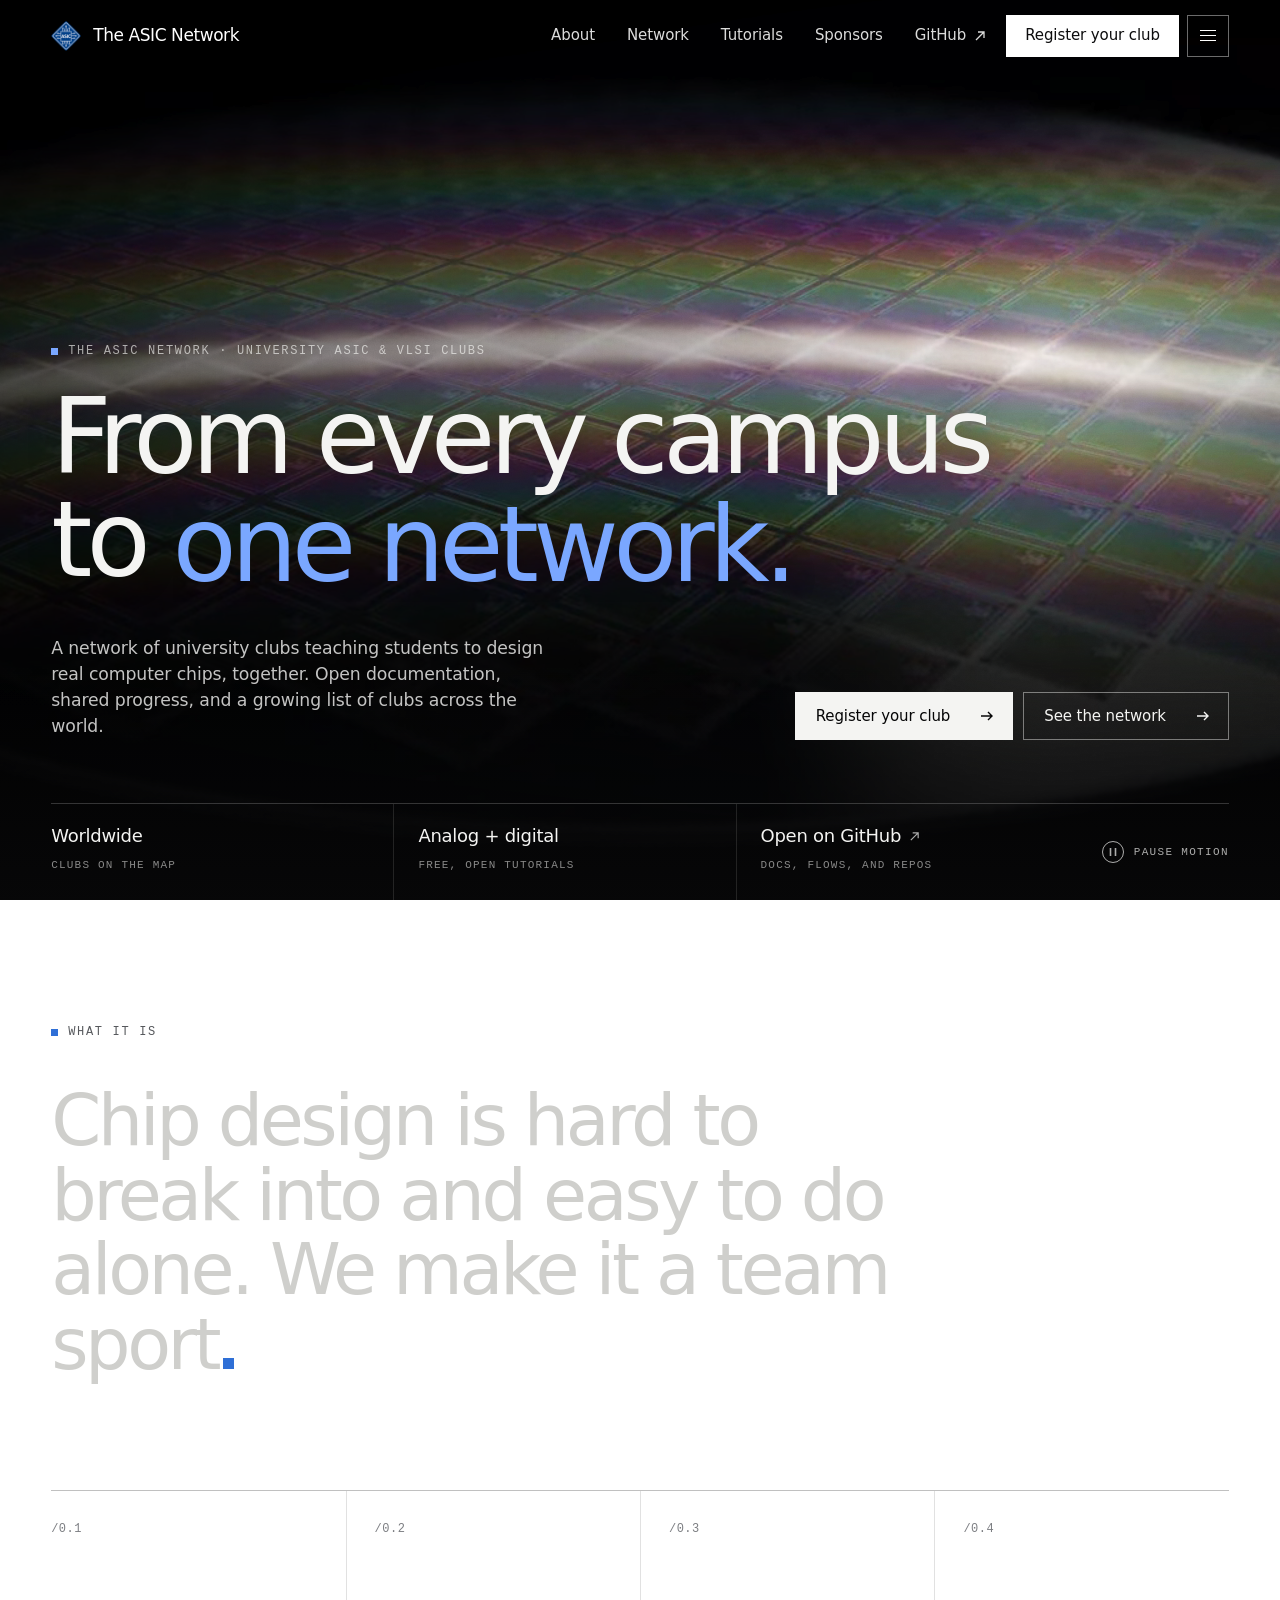
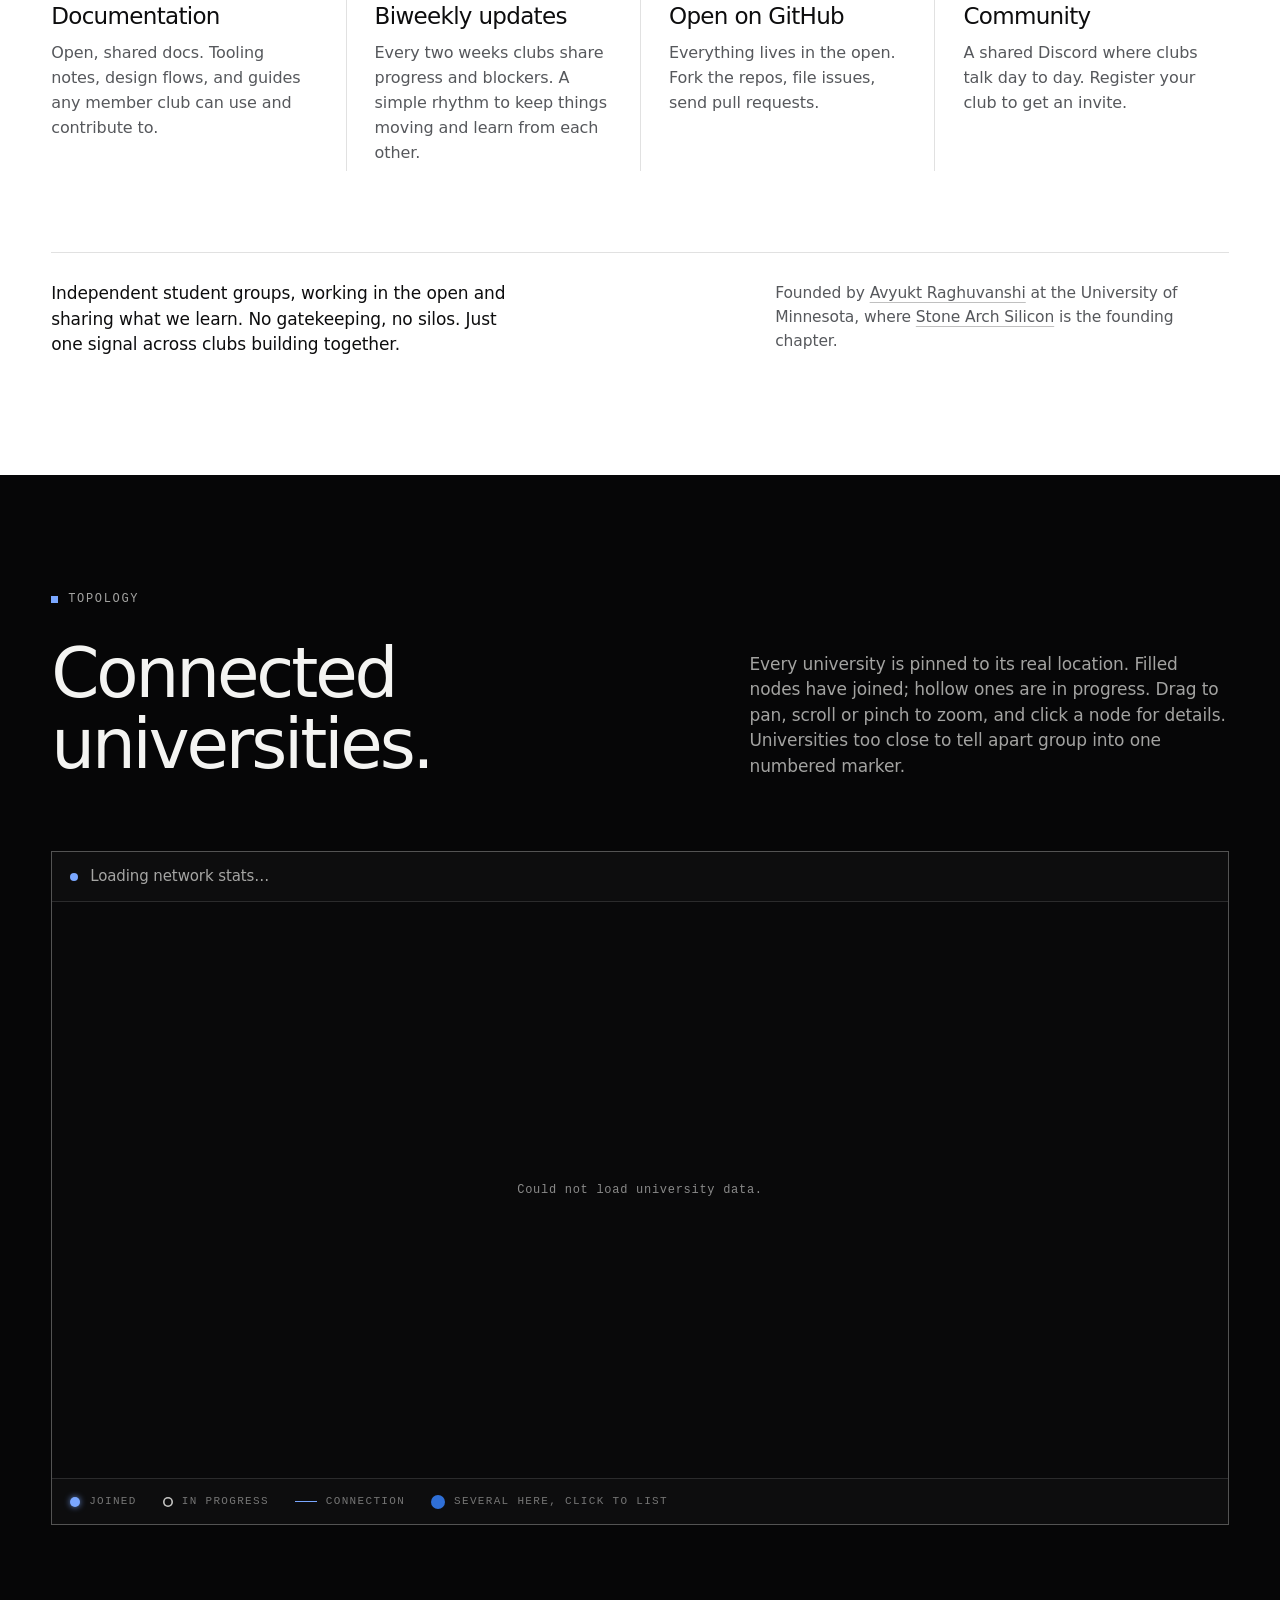
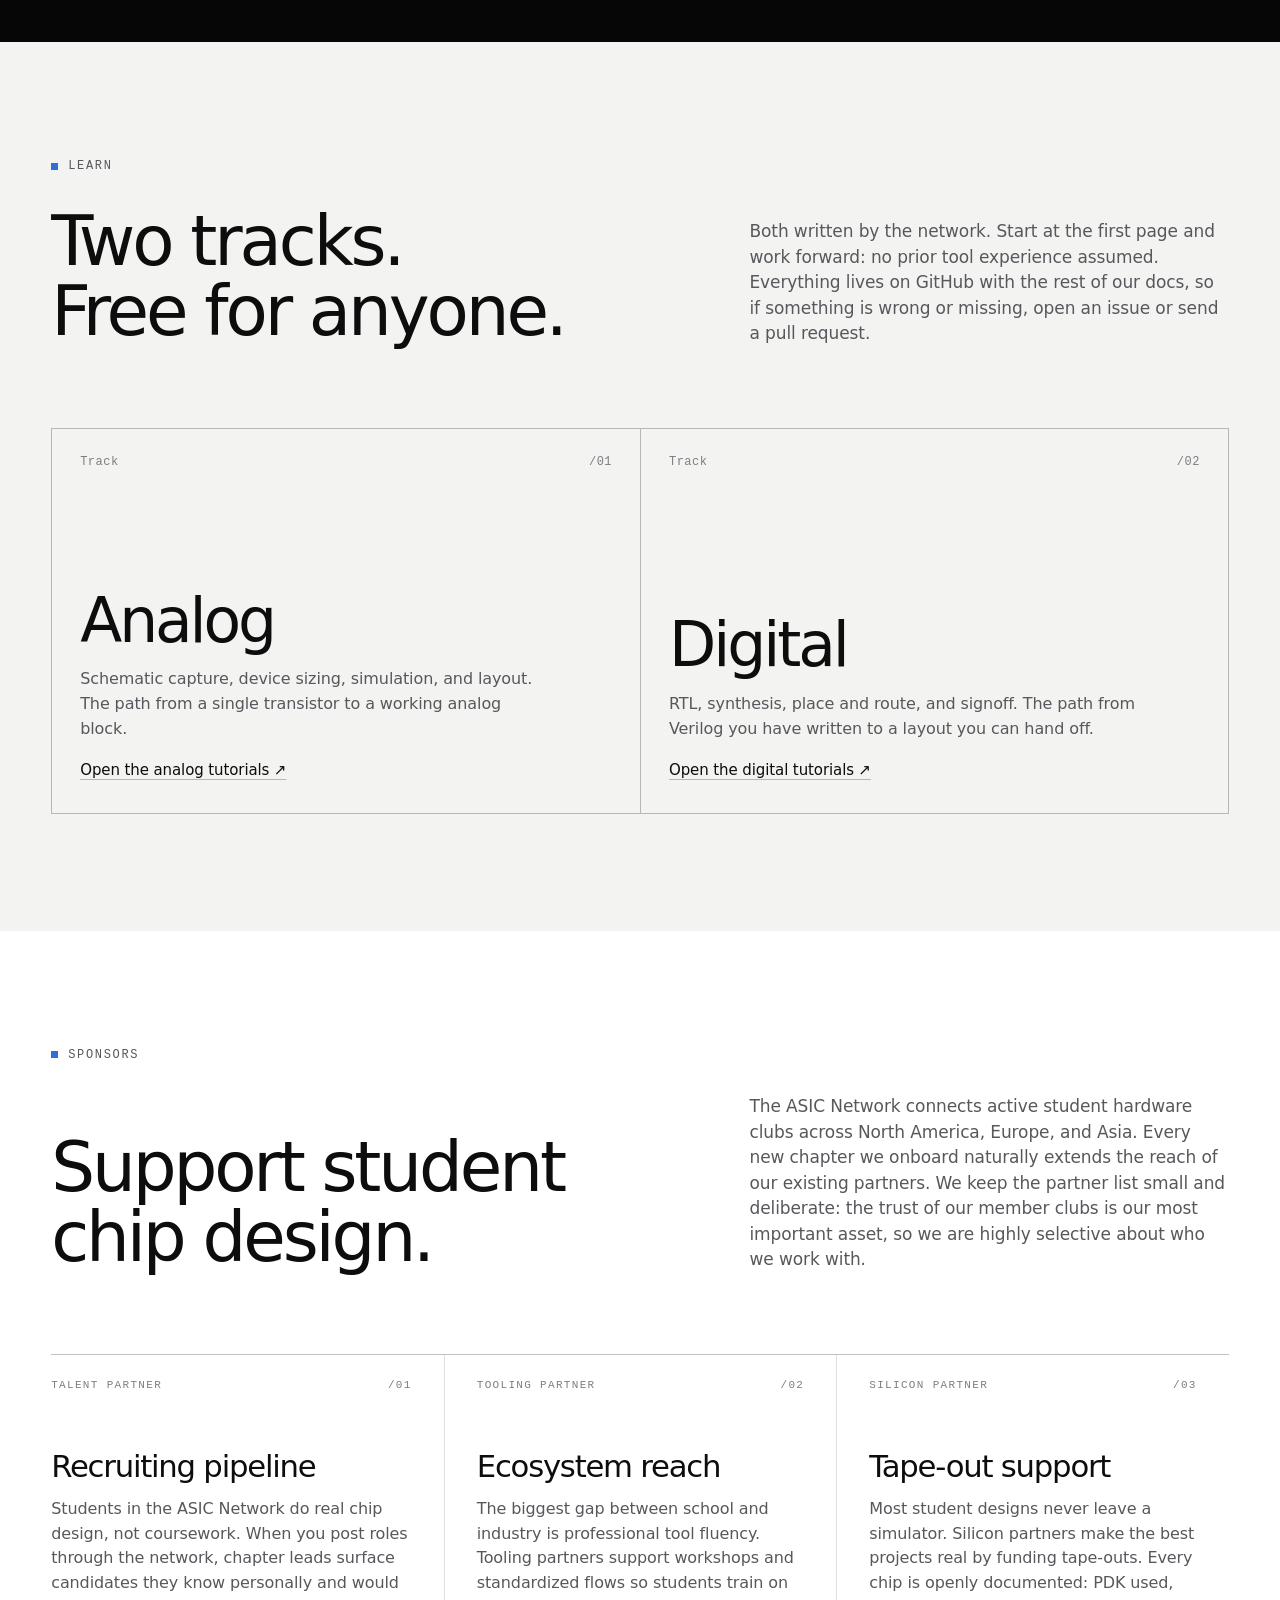
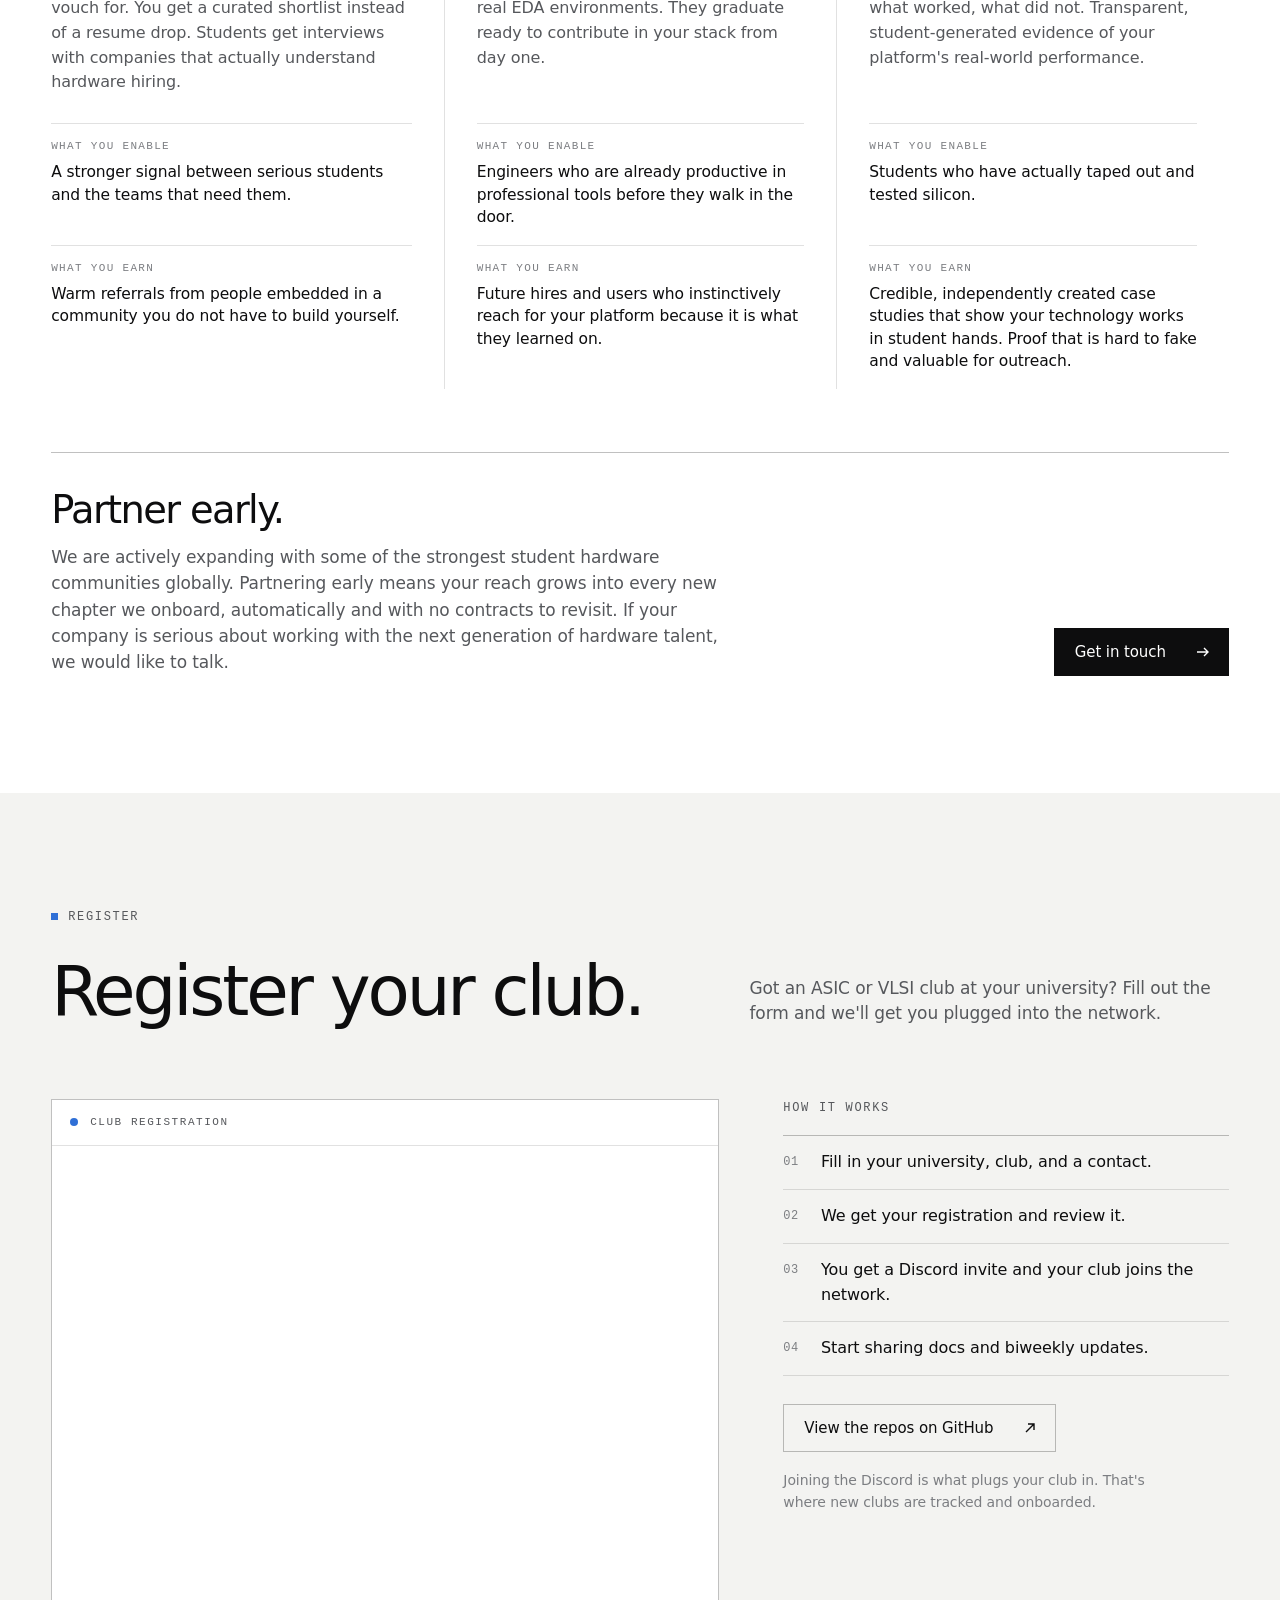
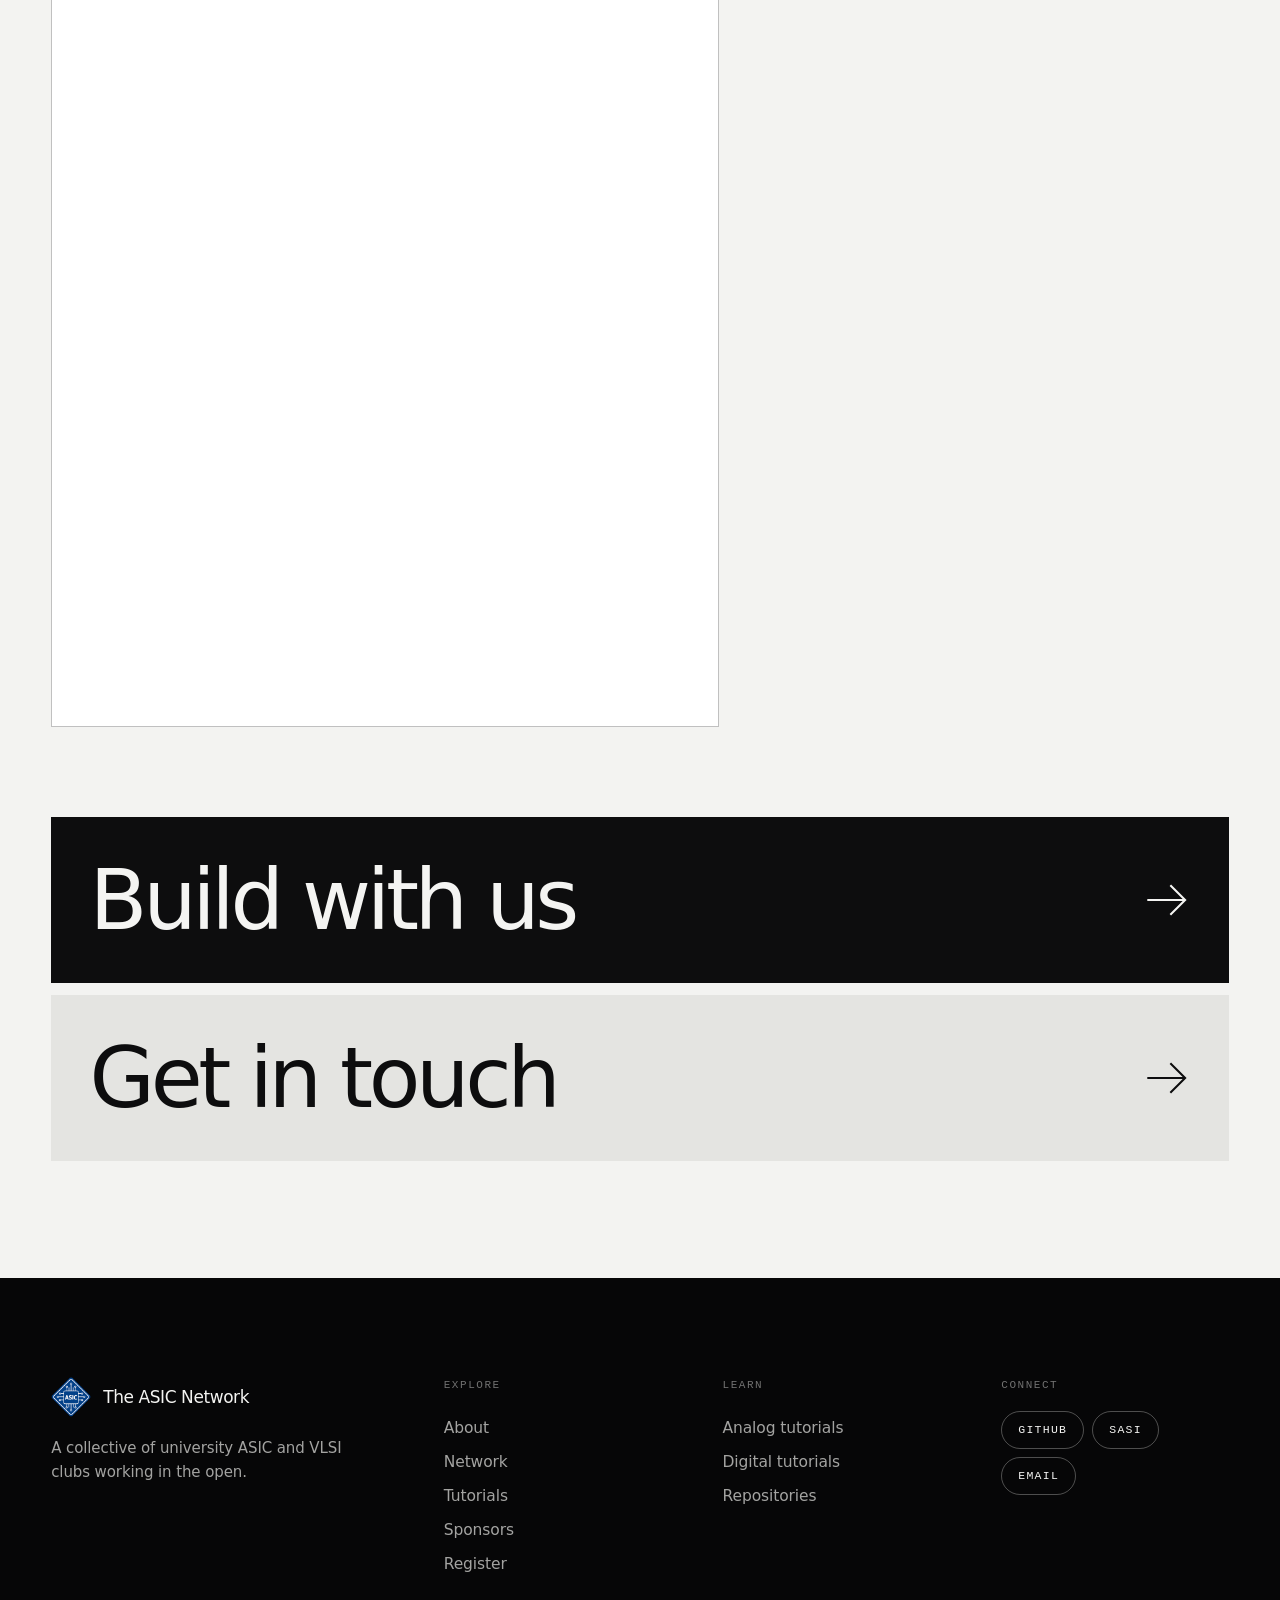
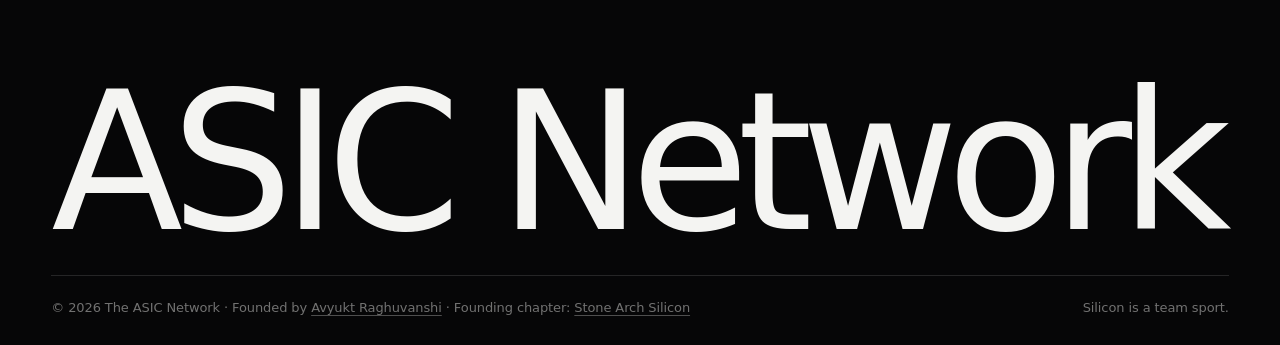
==== index.html @ aa2bf5ba "Redesign the site to match Stone Arch Silicon index.html: the SASi layout. A full-screen wafer film " ====
<!DOCTYPE html>
<html lang="en" class="no-js">
<head>
<meta charset="UTF-8" />
<meta name="viewport" content="width=device-width, initial-scale=1.0" />
<title>The ASIC Network // University ASIC &amp; VLSI Clubs</title>
<meta name="description" content="The ASIC Network is a collective of university ASIC and VLSI clubs working in the open. Shared documentation, biweekly updates, and a community. Register your club to join." />

<link rel="canonical" href="https://asicnetwork.net/" />

<!-- Open Graph -->
<meta property="og:title" content="The ASIC Network // University ASIC & VLSI Clubs" />
<meta property="og:description" content="A collective of university ASIC and VLSI clubs working in the open. Shared documentation, biweekly updates, and a community." />
<meta property="og:image" content="https://asicnetwork.net/banner.png" />
<meta property="og:url" content="https://asicnetwork.net/" />
<meta property="og:type" content="website" />
<script type="application/ld+json">
{
  "@context": "https://schema.org",
  "@type": "Organization",
  "@id": "https://asicnetwork.net/#organization",
  "name": "The ASIC Network",
  "alternateName": "ASIC Network",
  "url": "https://asicnetwork.net/",
  "logo": "https://asicnetwork.net/logo.png",
  "image": "https://asicnetwork.net/banner.png",
  "description": "A collective of university ASIC and VLSI clubs working in the open: shared documentation, open analog and digital tutorials, biweekly updates, and a community.",
  "founder": {
    "@type": "Person",
    "@id": "https://raghuavy.github.io/#person",
    "name": "Avyukt Raghuvanshi",
    "url": "https://raghuavy.github.io/"
  },
  "sameAs": [
    "https://github.com/ASIC-Network"
  ]
}
</script>

<meta name="theme-color" content="#060607" />
<link rel="icon" type="image/png" href="assets/logo-256.png" />
<!-- Fonts: Geist + Geist Mono (SIL OFL 1.1, see assets/Geist-OFL.txt), self-hosted -->
<link rel="preload" href="assets/Geist-Variable.woff2" as="font" type="font/woff2" crossorigin />
<link rel="preload" href="assets/GeistMono-Variable.woff2" as="font" type="font/woff2" crossorigin />
<link rel="stylesheet" href="assets/site.css" />
<script>document.documentElement.className = 'js';</script>
</head>
<body>

<a class="skip-link" href="#main">Skip to content</a>
<div class="progress" id="progress" aria-hidden="true"></div>

<!-- HEADER -->
<header class="site-header" id="siteHeader">
  <nav class="nav" id="nav" aria-label="Main navigation">
    <a class="brand" href="#top" aria-label="The ASIC Network, back to top">
      <img src="assets/logo-256.png" alt="" width="30" height="30" />
      <span class="brand-name">The ASIC Network</span>
      <span class="brand-tag">University chip design clubs</span>
    </a>
    <div class="nav-actions">
      <a class="nav-link" href="#about">About</a>
      <a class="nav-link" href="#network">Network</a>
      <a class="nav-link" href="#tutorials">Tutorials</a>
      <a class="nav-link" href="#sponsors">Sponsors</a>
      <a class="nav-link" data-link="github" href="https://github.com/ASIC-Network" target="_blank" rel="noopener">GitHub
        <svg viewBox="0 0 12 12" aria-hidden="true"><path d="M2 10L10 2M4 2h6v6" stroke="currentColor" stroke-width="1.3" fill="none"/></svg></a>
      <a class="nav-cta" href="#join">Register<span class="cta-long">&nbsp;your club</span></a>
      <button class="nav-menu" id="menuToggle" type="button" aria-label="Open menu" aria-controls="menu" aria-expanded="false"><span></span></button>
    </div>
  </nav>
</header>

<!-- FULL-SCREEN MENU -->
<div class="menu" id="menu" role="dialog" aria-modal="true" aria-label="Site menu">
  <div class="menu-top">
    <a class="brand" href="#top" data-close>
      <img src="assets/logo-256.png" alt="" width="30" height="30" />
      <span class="brand-name">The ASIC Network</span>
    </a>
    <button class="menu-close" id="menuClose" type="button" aria-label="Close menu">
      <svg viewBox="0 0 14 14" aria-hidden="true"><path d="M1 1l12 12M13 1L1 13" stroke="currentColor" stroke-width="1.4" fill="none"/></svg>
    </button>
  </div>
  <div class="menu-body">
    <ul class="menu-main">
      <li><a href="#about" data-close><span class="idx">/01</span>About</a></li>
      <li><a href="#network" data-close><span class="idx">/02</span>Network</a></li>
      <li><a href="#tutorials" data-close><span class="idx">/03</span>Tutorials</a></li>
      <li><a href="#sponsors" data-close><span class="idx">/04</span>Sponsors</a></li>
      <li><a href="#join" data-close><span class="idx">/05</span>Register</a></li>
    </ul>
    <div class="menu-side">
      <div>
        <h3>Learn</h3>
        <a href="https://asic-network.github.io/analog-tutorials/" target="_blank" rel="noopener">Analog tutorials <span aria-hidden="true">↗</span></a>
        <a href="https://asic-network.github.io/digital-tutorials/" target="_blank" rel="noopener">Digital tutorials <span aria-hidden="true">↗</span></a>
      </div>
      <div>
        <h3>Connect</h3>
        <a data-link="github" href="https://github.com/ASIC-Network" target="_blank" rel="noopener">GitHub <span aria-hidden="true">↗</span></a>
        <a href="https://stone-arch-silicon.github.io/stone-arch-silicon/" target="_blank" rel="noopener">Stone Arch Silicon <span aria-hidden="true">↗</span></a>
        <a href="mailto:theasicnetwork@gmail.com">theasicnetwork@gmail.com</a>
      </div>
      <p>A collective of university ASIC and VLSI clubs working in the open. Silicon is a team sport.</p>
    </div>
  </div>
</div>

<main id="main">

<!-- HERO: the wafer film is shared with the Stone Arch Silicon site -->
<section class="hero theme-dark" id="top" data-nav="dark">
  <div class="hero-media" aria-hidden="true">
    <video class="hero-video" id="heroVideo" muted loop playsinline preload="none" disablepictureinpicture>
      <source src="assets/hero-mobile.mp4" type='video/mp4; codecs="avc1.640029"' media="(max-aspect-ratio: 3/4)" />
      <source src="assets/hero-1080.mp4" type='video/mp4; codecs="avc1.640029"' />
      <source src="assets/hero-720.webm" type='video/webm; codecs="vp9"' />
    </video>
    <div class="hero-shade"></div>
    <div class="grain"></div>
  </div>

  <div class="wrap hero-inner">
    <p class="eyebrow">The ASIC Network · University ASIC &amp; VLSI clubs</p>
    <h1 class="hero-title">
      <span class="sr-only">From every campus to one network.</span>
      <span class="ht-line" aria-hidden="true">From every campus</span>
      <span class="ht-line" aria-hidden="true">to <span class="roller"><span class="roller-track" id="roller"><span>one network.</span><span>open docs.</span><span>open tutorials.</span><span>real silicon.</span><span>one network.</span></span></span></span>
    </h1>
    <div class="hero-row">
      <p class="hero-lead">A network of university clubs teaching students to design real computer chips, together. Open documentation, shared progress, and a growing list of clubs across the world.</p>
      <div class="hero-cta">
        <a class="btn btn-solid" href="#join">Register your club
          <svg viewBox="0 0 14 14" aria-hidden="true"><path d="M1 7h11M8 3l4 4-4 4" stroke="currentColor" stroke-width="1.4" fill="none"/></svg></a>
        <a class="btn btn-line" href="#network">See the network
          <svg viewBox="0 0 14 14" aria-hidden="true"><path d="M1 7h11M8 3l4 4-4 4" stroke="currentColor" stroke-width="1.4" fill="none"/></svg></a>
      </div>
    </div>
    <div class="hero-specs">
      <!-- the first spec is filled in from the map data once it loads -->
      <a class="spec" href="#network"><b id="statUnis">Worldwide</b><span id="statWhere">Clubs on the map</span></a>
      <a class="spec" href="#tutorials"><b>Analog + digital</b><span>Free, open tutorials</span></a>
      <a class="spec" data-link="github" href="https://github.com/ASIC-Network" target="_blank" rel="noopener"><b>Open on GitHub <svg viewBox="0 0 12 12" aria-hidden="true"><path d="M2 10L10 2M4 2h6v6" stroke="currentColor" stroke-width="1.3" fill="none"/></svg></b><span>Docs, flows, and repos</span></a>
      <button class="motion-btn" id="motionBtn" type="button" aria-pressed="false">
        <i aria-hidden="true">
          <svg class="ic-pause" viewBox="0 0 8 8"><path d="M1.5 0v8M6.5 0v8" stroke="currentColor" stroke-width="1.6"/></svg>
          <svg class="ic-play" viewBox="0 0 8 8"><path d="M1 0l7 4-7 4z" fill="currentColor"/></svg>
        </i>
        <span id="motionLabel">Pause motion</span>
      </button>
    </div>
  </div>
</section>

<!-- ABOUT -->
<section class="sec theme-light" id="about" data-nav="light">
  <div class="wrap">
    <p class="eyebrow reveal">What it is</p>
    <p class="statement-text" id="statement">Chip design is hard to break into and easy to do alone. We make it a team <span class="nowrap">sport<span class="dot" aria-hidden="true"></span></span></p>

    <div class="pillars">
      <article class="pillar reveal"><span class="idx">/0.1</span><h3>Documentation</h3><p>Open, shared docs. Tooling notes, design flows, and guides any member club can use and contribute to.</p></article>
      <article class="pillar reveal" data-d="1"><span class="idx">/0.2</span><h3>Biweekly updates</h3><p>Every two weeks clubs share progress and blockers. A simple rhythm to keep things moving and learn from each other.</p></article>
      <article class="pillar reveal" data-d="2"><span class="idx">/0.3</span><h3>Open on GitHub</h3><p>Everything lives in the open. Fork the repos, file issues, send pull requests.</p></article>
      <article class="pillar reveal" data-d="3"><span class="idx">/0.4</span><h3>Community</h3><p>A shared Discord where clubs talk day to day. Register your club to get an invite.</p></article>
    </div>

    <div class="about-foot reveal">
      <p class="lead">Independent student groups, working in the open and sharing what we learn. No gatekeeping, no silos. Just one signal across clubs building together.</p>
      <p class="founder">Founded by <a class="link" href="https://raghuavy.github.io/">Avyukt Raghuvanshi</a> at the University of Minnesota, where <a class="link" href="https://stone-arch-silicon.github.io/stone-arch-silicon/">Stone Arch Silicon</a> is the founding chapter.</p>
    </div>
  </div>
</section>

<!-- NETWORK MAP (data and behaviour are in the script at the bottom) -->
<section class="sec theme-dark" id="network" data-nav="dark">
  <div class="wrap">
    <div class="sec-head">
      <p class="eyebrow reveal">Topology</p>
      <h2 class="h2 reveal">Connected universities.</h2>
      <p class="lead reveal" data-d="1">Every university is pinned to its real location. Filled nodes have joined; hollow ones are in progress. Drag to pan, scroll or pinch to zoom, and click a node for details. Universities too close to tell apart group into one numbered marker.</p>
    </div>
    <div class="net-card reveal">
      <div class="net-bar"><span class="live-dot" aria-hidden="true"></span><span class="net-stats" id="net-stats">Loading network stats…</span></div>
      <div id="netmesh" aria-label="Interactive map of universities in the ASIC Network">
        <div class="map-controls">
          <button type="button" class="map-btn" id="map-zoom-in" aria-label="Zoom in">+</button>
          <button type="button" class="map-btn" id="map-zoom-out" aria-label="Zoom out">&minus;</button>
          <button type="button" class="map-btn map-reset" id="map-reset" aria-label="Reset view" title="Reset view">⟲</button>
        </div>
      </div>
      <div class="net-legend">
        <span><i class="conn"></i>Joined</span>
        <span><i class="prog"></i>In progress</span>
        <span><i class="link"></i>Connection</span>
        <span><i class="clus"></i>Several here, click to list</span>
      </div>
    </div>
  </div>
</section>

<!-- TUTORIALS -->
<section class="sec theme-paper" id="tutorials" data-nav="light">
  <div class="wrap">
    <div class="sec-head">
      <p class="eyebrow reveal">Learn</p>
      <h2 class="h2 reveal">Two tracks. <span class="nowrap">Free for anyone.</span></h2>
      <p class="lead reveal" data-d="1">Both written by the network. Start at the first page and work forward: no prior tool experience assumed. Everything lives on GitHub with the rest of our docs, so if something is wrong or missing, open an issue or send a pull request.</p>
    </div>
    <div class="paths">
      <a class="path reveal" href="https://asic-network.github.io/analog-tutorials/" target="_blank" rel="noopener"><span class="idx"><span>Track</span><span>/01</span></span><h3>Analog</h3><p>Schematic capture, device sizing, simulation, and layout. The path from a single transistor to a working analog block.</p><span class="link">Open the analog tutorials ↗</span></a>
      <a class="path reveal" data-d="1" href="https://asic-network.github.io/digital-tutorials/" target="_blank" rel="noopener"><span class="idx"><span>Track</span><span>/02</span></span><h3>Digital</h3><p>RTL, synthesis, place and route, and signoff. The path from Verilog you have written to a layout you can hand off.</p><span class="link">Open the digital tutorials ↗</span></a>
    </div>
  </div>
</section>

<!-- SPONSORS -->
<section class="sec theme-light" id="sponsors" data-nav="light">
  <div class="wrap">
    <div class="sec-head">
      <p class="eyebrow reveal">Sponsors</p>
      <h2 class="h2 reveal">Support student <span class="nowrap">chip design.</span></h2>
      <p class="lead reveal" data-d="1">The ASIC Network connects active student hardware clubs across North America, Europe, and Asia. Every new chapter we onboard naturally extends the reach of our existing partners. We keep the partner list small and deliberate: the trust of our member clubs is our most important asset, so we are highly selective about who we work with.</p>
    </div>

    <div class="tiers">
      <article class="tier reveal">
        <span class="idx"><span>Talent partner</span><span>/01</span></span>
        <h3>Recruiting pipeline</h3>
        <p>Students in the ASIC Network do real chip design, not coursework. When you post roles through the network, chapter leads surface candidates they know personally and would vouch for. You get a curated shortlist instead of a resume drop. Students get interviews with companies that actually understand hardware hiring.</p>
        <dl class="give-get">
          <div><dt>What you enable</dt><dd>A stronger signal between serious students and the teams that need them.</dd></div>
          <div><dt>What you earn</dt><dd>Warm referrals from people embedded in a community you do not have to build yourself.</dd></div>
        </dl>
      </article>
      <article class="tier reveal" data-d="1">
        <span class="idx"><span>Tooling partner</span><span>/02</span></span>
        <h3>Ecosystem reach</h3>
        <p>The biggest gap between school and industry is professional tool fluency. Tooling partners support workshops and standardized flows so students train on real EDA environments. They graduate ready to contribute in your stack from day one.</p>
        <dl class="give-get">
          <div><dt>What you enable</dt><dd>Engineers who are already productive in professional tools before they walk in the door.</dd></div>
          <div><dt>What you earn</dt><dd>Future hires and users who instinctively reach for your platform because it is what they learned on.</dd></div>
        </dl>
      </article>
      <article class="tier reveal" data-d="2">
        <span class="idx"><span>Silicon partner</span><span>/03</span></span>
        <h3>Tape-out support</h3>
        <p>Most student designs never leave a simulator. Silicon partners make the best projects real by funding tape-outs. Every chip is openly documented: PDK used, what worked, what did not. Transparent, student-generated evidence of your platform's real-world performance.</p>
        <dl class="give-get">
          <div><dt>What you enable</dt><dd>Students who have actually taped out and tested silicon.</dd></div>
          <div><dt>What you earn</dt><dd>Credible, independently created case studies that show your technology works in student hands. Proof that is hard to fake and valuable for outreach.</dd></div>
        </dl>
      </article>
    </div>

    <div class="pitch reveal">
      <div>
        <h3>Partner early.</h3>
        <p>We are actively expanding with some of the strongest student hardware communities globally. Partnering early means your reach grows into every new chapter we onboard, automatically and with no contracts to revisit. If your company is serious about working with the next generation of hardware talent, we would like to talk.</p>
      </div>
      <a class="btn btn-solid" href="mailto:theasicnetwork@gmail.com">Get in touch
        <svg viewBox="0 0 14 14" aria-hidden="true"><path d="M1 7h11M8 3l4 4-4 4" stroke="currentColor" stroke-width="1.4" fill="none"/></svg></a>
    </div>
  </div>
</section>

<!-- REGISTER -->
<section class="sec theme-paper" id="join" data-nav="light">
  <div class="wrap">
    <div class="sec-head">
      <p class="eyebrow reveal">Register</p>
      <h2 class="h2 reveal">Register your club.</h2>
      <p class="lead reveal" data-d="1">Got an ASIC or VLSI club at your university? Fill out the form and we'll get you plugged into the network.</p>
    </div>
    <div class="reg-grid">
      <div class="form-card reveal">
        <div class="form-bar"><span class="live-dot" aria-hidden="true"></span>Club registration</div>
        <!-- Google Form embed. To swap forms later, replace the form ID in this src and keep
             ?embedded=true. Adjust .form-card iframe height in assets/site.css if the form changes length. -->
        <iframe
          src="https://docs.google.com/forms/d/e/1FAIpQLSflbERWWHGI1t2lAvL9D0qajOG1BFYtJWLG4QwET6pyKQwEzg/viewform?embedded=true"
          title="ASIC Network club registration form"
          loading="lazy">Loading the form&hellip;</iframe>
      </div>
      <aside class="reg-side reveal" data-d="1">
        <h3 class="side-h">How it works</h3>
        <ol class="join-list">
          <li><span class="idx">01</span><span>Fill in your <b>university</b>, <b>club</b>, and a contact.</span></li>
          <li><span class="idx">02</span><span>We get your registration and review it.</span></li>
          <li><span class="idx">03</span><span>You get a <b>Discord invite</b> and your club joins the network.</span></li>
          <li><span class="idx">04</span><span>Start sharing <b>docs</b> and <b>biweekly updates</b>.</span></li>
        </ol>
        <a class="btn btn-line" data-link="github" href="https://github.com/ASIC-Network" target="_blank" rel="noopener">View the repos on GitHub
          <svg class="ne" viewBox="0 0 14 14" aria-hidden="true"><path d="M3 11L11 3M5 3h6v6" stroke="currentColor" stroke-width="1.4" fill="none"/></svg></a>
        <p class="fine">Joining the Discord is what plugs your club in. That's where new clubs are tracked and onboarded.</p>
      </aside>
    </div>

    <div class="ctas">
      <a class="cta-block cta-dark reveal" data-link="github" href="https://github.com/ASIC-Network" target="_blank" rel="noopener">Build with us
        <svg viewBox="0 0 56 56" aria-hidden="true"><path d="M4 28h46M32 10l18 18-18 18" stroke="currentColor" stroke-width="2.5" fill="none"/></svg></a>
      <a class="cta-block cta-grey reveal" data-d="1" href="mailto:theasicnetwork@gmail.com">Get in touch
        <svg viewBox="0 0 56 56" aria-hidden="true"><path d="M4 28h46M32 10l18 18-18 18" stroke="currentColor" stroke-width="2.5" fill="none"/></svg></a>
    </div>
  </div>
</section>

</main>

<!-- FOOTER -->
<footer class="footer theme-dark" data-nav="dark">
  <div class="wrap">
    <div class="footer-grid">
      <div>
        <a class="brand" href="#top">
          <img src="assets/logo-256.png" alt="" width="40" height="40" />
          <span class="brand-name">The ASIC Network</span>
        </a>
        <p class="blurb">A collective of university ASIC and VLSI clubs working in the open.</p>
      </div>
      <div class="f-links">
        <p class="f-h">Explore</p>
        <a href="#about">About</a>
        <a href="#network">Network</a>
        <a href="#tutorials">Tutorials</a>
        <a href="#sponsors">Sponsors</a>
        <a href="#join">Register</a>
      </div>
      <div class="f-links">
        <p class="f-h">Learn</p>
        <a href="https://asic-network.github.io/analog-tutorials/" target="_blank" rel="noopener">Analog tutorials</a>
        <a href="https://asic-network.github.io/digital-tutorials/" target="_blank" rel="noopener">Digital tutorials</a>
        <a data-link="github" href="https://github.com/ASIC-Network" target="_blank" rel="noopener">Repositories</a>
      </div>
      <div>
        <p class="f-h">Connect</p>
        <div class="pills">
          <a class="pill" data-link="github" href="https://github.com/ASIC-Network" target="_blank" rel="noopener">GitHub</a>
          <a class="pill" href="https://stone-arch-silicon.github.io/stone-arch-silicon/" target="_blank" rel="noopener">SASi</a>
          <a class="pill" href="mailto:theasicnetwork@gmail.com">Email</a>
        </div>
      </div>
    </div>
    <div class="wordmark" id="wordmark" aria-hidden="true"><span>ASIC Network</span></div>
    <div class="footer-bottom">
      <span>© <span id="year">2026</span> The ASIC Network · Founded by <a href="https://raghuavy.github.io/">Avyukt Raghuvanshi</a> · Founding chapter: <a href="https://stone-arch-silicon.github.io/stone-arch-silicon/">Stone Arch Silicon</a></span>
      <span>Silicon is a team sport.</span>
    </div>
  </div>
</footer>

<script src="assets/site.js"></script>
<script>
/* ============================================================
   CONFIG — EDIT HERE
   ============================================================ */
const CONFIG = {
  github:  "https://github.com/ASIC-Network",
  discord: "https://discord.gg/REPLACE-ME",
  universitiesCSV: "https://docs.google.com/spreadsheets/d/e/2PACX-1vSEe6u_V6wiWB_s7ybyFv8Z_RE4-5IRjR19GIsu5dUbLxPPdLOSMxOB12wsPwYKtcDrBExTvXZCwLeJ/pub?gid=0&single=true&output=csv",
  peopleCSV: "https://docs.google.com/spreadsheets/d/e/2PACX-1vSEe6u_V6wiWB_s7ybyFv8Z_RE4-5IRjR19GIsu5dUbLxPPdLOSMxOB12wsPwYKtcDrBExTvXZCwLeJ/pub?gid=630240970&single=true&output=csv",
};

document.querySelectorAll('[data-link="github"]').forEach(a => a.href = CONFIG.github);
document.querySelectorAll('[data-link="discord"]').forEach(a => a.href = CONFIG.discord);

/* ============================================================
   DATA-DRIVEN SECTIONS: edit the Google Sheet tabs that CONFIG
   points at (published as CSV), not this code.
   universities tab : university, label, status, lat, lng
     - label is optional; it's the short name under the node.
       Blank label falls back to a parenthetical in the name
       (e.g. "(SNU)") or a truncated full name.
     - a status containing "connect"/"complet"/"contact"
       renders as a solid node; anything else (e.g.
       "In progress") renders dashed/hollow
   people tab       : name, university, description
     - only feeds the network-map tooltips; matched to map
       nodes by university name, so spelling must match between
       the two tabs
   ============================================================ */
function parseCSV(text){
  const rows = []; let row = [], f = "", q = false;
  for (let i = 0; i < text.length; i++){
    const c = text[i];
    if (q){ if (c === '"'){ if (text[i+1] === '"'){ f += '"'; i++; } else q = false; } else f += c; }
    else if (c === '"') q = true;
    else if (c === ","){ row.push(f); f = ""; }
    else if (c === "\n" || c === "\r"){ if (c === "\r" && text[i+1] === "\n") i++; row.push(f); f = ""; if (row.some(v => v.trim() !== "")) rows.push(row); row = []; }
    else f += c;
  }
  row.push(f); if (row.some(v => v.trim() !== "")) rows.push(row);
  const head = rows.shift().map(h => h.trim().toLowerCase());
  return rows.map(r => Object.fromEntries(head.map((h, j) => [h, (r[j] || "").trim()])));
}
const esc = s => String(s).replace(/[&<>"']/g, m => ({"&":"&amp;","<":"&lt;",">":"&gt;",'"':"&quot;","'":"&#39;"}[m]));
const uniKey = s => (s || "").toLowerCase().replace(/\s+/g, " ").trim();
async function loadCSV(url){
  const res = await fetch(url, { cache: "no-store" });
  if (!res.ok) throw new Error("HTTP " + res.status);
  return parseCSV(await res.text());
}

/* ---------- people (tooltip data for the network map) ---------- */
async function loadPeople(){
  try{ return (await loadCSV(CONFIG.peopleCSV)).filter(p => p.name); }
  catch(e){ return []; }
}

// was: const WORLD_GEOJSON = {"type":"FeatureCollection", ...huge blob...};
let WORLD_GEOJSON = null;
async function loadWorldGeo(){
  try{
    const res = await fetch("world.geojson", { cache: "force-cache" });
    if (!res.ok) throw new Error("HTTP " + res.status);
    return await res.json();
  } catch(e){ return { type: "FeatureCollection", features: [] }; } // fail gracefully: map still shows dots, just no land shapes
}

/* ---------- network map (GeoJSON + Mercator, no external deps) ---------- */
async function buildMesh(people){
  const host = document.getElementById("netmesh");
  if (!host) return;

    let unis;
  try{
    unis = (await loadCSV(CONFIG.universitiesCSV)).filter(u => u.university && u.lat && u.lng);
  } catch(e){
    host.innerHTML = '<div class="net-fallback">Could not load university data.</div>';
    return;
  }
  if (!unis.length){ host.innerHTML = '<div class="net-fallback">No rows with lat/lng found.</div>'; return; }

  const isConn = s => /join|connect|complet|contact/i.test(s || "");
  const byUni = {};
  (people || []).forEach(p => { const k = uniKey(p.university); if (k) (byUni[k] = byUni[k] || []).push(p.name); });

  /* ---- SVG setup ---- */
  const NS = "http://www.w3.org/2000/svg";
  const svg = document.createElementNS(NS, "svg");
  svg.style.cssText = "position:absolute;inset:0;width:100%;height:100%;display:block";
  host.appendChild(svg);

  const tip = document.createElement("div");
  tip.className = "net-tooltip";
  host.appendChild(tip);

  /* ---- pan/zoom state ---- */
  // We work in a 960x500 base canvas (classic D3 world size)
  // and apply a single SVG transform for pan+zoom
  const BASE_W = 960, BASE_H = 500;
  let zoom = 1, offX = 0, offY = 0;

  /* ---- Mercator helpers (matching d3-geo natural earth at 960x500) ---- */
  // scale=153 matches the Natural Earth 110m at 960x500 with center [0,0]
  const SCALE = 153;
  const CX = BASE_W / 2, CY = BASE_H / 2 + 20; // shift slightly south

  function project(lng, lat) {
    const lam = lng * Math.PI / 180;
    const phi = lat * Math.PI / 180;
    const x = CX + SCALE * lam;
    const sinPhi = Math.sin(phi);
    const y = CY - SCALE * Math.log((1 + sinPhi) / (1 - sinPhi)) / 2;
    return [x, y];
  }

  /* ---- GeoJSON path renderer ---- */
  function geoPath(feature) {
    const geom = feature.geometry;
    if (!geom) return "";
    const renderRing = ring => ring.map(([lng, lat], i) => {
      const [x, y] = project(lng, lat);
      return (i === 0 ? "M" : "L") + x.toFixed(2) + "," + y.toFixed(2);
    }).join("") + "Z";
    const renderPolygon = coords => coords.map(renderRing).join("");
    if (geom.type === "Polygon") return renderPolygon(geom.coordinates);
    if (geom.type === "MultiPolygon") return geom.coordinates.map(renderPolygon).join("");
    return "";
  }

  /* ---- build SVG layers ---- */
  // ocean
  const ocean = document.createElementNS(NS, "rect");
  ocean.setAttribute("width", "100%"); ocean.setAttribute("height", "100%");
  ocean.setAttribute("class", "ocean");
  svg.appendChild(ocean);

  // zoomable group — everything inside scales together
  const g = document.createElementNS(NS, "g");
  g.setAttribute("id", "map-g");
  svg.appendChild(g);

  // graticule (30-degree grid)
  const gratG = document.createElementNS(NS, "g");
  gratG.setAttribute("class", "graticule");
  g.appendChild(gratG);
  for (const lat of [-60,-30,0,30,60]) {
    const p = document.createElementNS(NS, "path");
    let d = "";
    for (let lng = -180; lng <= 180; lng += 3) {
      const [x, y] = project(lng, lat);
      d += (lng === -180 ? "M" : "L") + x.toFixed(1) + "," + y.toFixed(1);
    }
    p.setAttribute("d", d);
    gratG.appendChild(p);
  }
  for (const lng of [-150,-120,-90,-60,-30,0,30,60,90,120,150,180]) {
    const p = document.createElementNS(NS, "path");
    let d = "";
    for (let lat = -80; lat <= 82; lat += 3) {
      const [x, y] = project(lng, lat);
      d += (lat === -80 ? "M" : "L") + x.toFixed(1) + "," + y.toFixed(1);
    }
    p.setAttribute("d", d);
    gratG.appendChild(p);
  }

  // land from real GeoJSON
  const landG = document.createElementNS(NS, "g");
  g.appendChild(landG);
  WORLD_GEOJSON.features.forEach(f => {
    const d = geoPath(f);
    if (!d) return;
    const p = document.createElementNS(NS, "path");
    p.setAttribute("d", d);
    p.setAttribute("class", "land");
    landG.appendChild(p);
  });

  // connection lines: nearest-neighbor mesh instead of full mesh, much less cluttered as the network grows
  const linesG = document.createElementNS(NS, "g");
  g.appendChild(linesG);
  const uniData = unis.map(u => {
    const [x, y] = project(+u.lng, +u.lat);
    return { u, x, y, conn: isConn(u.status), ppl: byUni[uniKey(u.university)] || [] };
  });
  const joined = uniData.filter(d => d.conn);
  const prog   = uniData.filter(d => !d.conn);

  function dist(a, b){ return Math.hypot(a.x - b.x, a.y - b.y); }
  function drawLine(a, b, cls){
    const l = document.createElementNS(NS, "line");
    l.setAttribute("x1",a.x); l.setAttribute("y1",a.y);
    l.setAttribute("x2",b.x); l.setAttribute("y2",b.y);
    l.setAttribute("class",cls); linesG.appendChild(l);
  }

  // Continent bucketing from raw coordinates (geographic ranges, not a per-country lookup table)
  function continentForPoint(lng, lat){
    if (lat > 7 && lng > -30 && lng < 60) return "Europe";
    if (lat <= 7 && lng > -25 && lng < 52) return "Africa";
    if (lng >= 25 && lng <= 180 && lat >= 5) return "Asia";
    if (lng >= 95 && lat < 5 && lat > -50) return "Oceania";
    if (lat >= 7 && lng < -30) return "North America";
    if (lat < 7 && lng < -30 && lng > -90) return "South America";
    if (lat < 15 && lng <= -90) return "North America";
    return "Other";
  }
  uniData.forEach(d => { d.continent = continentForPoint(+d.u.lng, +d.u.lat); });

  // each joined node connects to its K nearest joined neighbors (deduped, since
  // a connection drawn from either end looks the same)
  const K_JOINED = 4;
  const drawnPairs = new Set();
  function pairKey(a, b){
    return a.u.university < b.u.university
      ? a.u.university + "|" + b.u.university
      : b.u.university + "|" + a.u.university;
  }
  joined.forEach(a => {
    const ranked = joined.filter(b => b !== a).sort((x, y) => dist(a, x) - dist(a, y));
    ranked.slice(0, K_JOINED).forEach(b => {
      const key = pairKey(a, b);
      if (drawnPairs.has(key)) return;
      drawnPairs.add(key);
      drawLine(a, b, "conn-line");
    });
  });

  // backbone pass: nearest-neighbor alone can leave separate clusters (e.g. one
  // continent's nodes never linking to another continent's). Run a minimum
  // spanning tree across all joined nodes and draw any edges it needs that
  // aren't already present, guaranteeing every joined node is reachable from
  // every other one through some path, without drawing a full mesh.
  if (joined.length > 1){
    const inTree = new Set([joined[0]]);
    const remaining = new Set(joined.slice(1));
    while (remaining.size){
      let bestA = null, bestB = null, bestD = Infinity;
      inTree.forEach(a => remaining.forEach(b => {
        const d = dist(a, b);
        if (d < bestD){ bestD = d; bestA = a; bestB = b; }
      }));
      const key = pairKey(bestA, bestB);
      if (!drawnPairs.has(key)){
        drawnPairs.add(key);
        drawLine(bestA, bestB, "conn-line");
      }
      inTree.add(bestB);
      remaining.delete(bestB);
    }
  }

  // each in-progress node connects to its K nearest neighbors across the whole
  // network (joined or in-progress), so in-progress universities read as part
  // of the mesh too, not just spokes off a single joined node
  const K_PROG = 3;
  prog.forEach(p => {
    const others = uniData.filter(d => d !== p);
    const ranked = others.sort((x, y) => dist(p, x) - dist(p, y));
    ranked.slice(0, K_PROG).forEach(b => {
      const key = pairKey(p, b);
      if (drawnPairs.has(key)) return;
      drawnPairs.add(key);
      // line style follows the far end: connecting to a joined node draws as
      // a progress link, connecting two in-progress nodes draws the same way
      drawLine(p, b, "prog-line");
    });
  });

  // final backbone pass across EVERY university (joined and in-progress): the
  // passes above can still leave an isolated continent unconnected if it only
  // has in-progress nodes (e.g. a single university on its own continent with
  // no nearby neighbors). Run one more minimum spanning tree over the whole
  // network and add whatever edges are needed so every node, anywhere in the
  // world, has some path into the rest of the network.
  if (uniData.length > 1){
    const inTree = new Set([uniData[0]]);
    const remaining = new Set(uniData.slice(1));
    while (remaining.size){
      let bestA = null, bestB = null, bestD = Infinity;
      inTree.forEach(a => remaining.forEach(b => {
        const d = dist(a, b);
        if (d < bestD){ bestD = d; bestA = a; bestB = b; }
      }));
      const key = pairKey(bestA, bestB);
      if (!drawnPairs.has(key)){
        drawnPairs.add(key);
        // if either end is still-in-progress, draw it as a progress link
        const cls = (bestA.conn && bestB.conn) ? "conn-line" : "prog-line";
        drawLine(bestA, bestB, cls);
      }
      inTree.add(bestB);
      remaining.delete(bestB);
    }
  }

  // continent backbone: connect every continent directly to every other
  // continent (closest pair of nodes between them), so the map visually shows
  // every continent reaching every other continent, not just a single relay
  // chain through whichever continent happens to sit in the middle.
  const continents = {};
  uniData.forEach(d => { (continents[d.continent] = continents[d.continent] || []).push(d); });
  const continentNames = Object.keys(continents);
  for (let i = 0; i < continentNames.length; i++){
    for (let j = i + 1; j < continentNames.length; j++){
      const groupA = continents[continentNames[i]];
      const groupB = continents[continentNames[j]];
      let bestA = null, bestB = null, bestD = Infinity;
      groupA.forEach(a => groupB.forEach(b => {
        const d = dist(a, b);
        if (d < bestD){ bestD = d; bestA = a; bestB = b; }
      }));
      if (!bestA) continue;
      const key = pairKey(bestA, bestB);
      if (drawnPairs.has(key)) continue;
      drawnPairs.add(key);
      const cls = (bestA.conn && bestB.conn) ? "conn-line" : "prog-line";
      drawLine(bestA, bestB, cls);
    }
  }

  // nodes — live OUTSIDE the map transform group so we control their size manually
  const nodesG = document.createElementNS(NS, "g");
  svg.appendChild(nodesG);
  let activeNode = null;
  let activeCluster = null;
  const isTouch = matchMedia("(pointer: coarse)").matches;

  // Universities whose screen positions land within `threshold` px of each
  // other get grouped into one clickable cluster instead of overlapping,
  // unclickable dots. Grouping is transitive (connected components), not
  // just nearest-pair, so a tight row of 5 schools becomes one cluster
  // rather than 2-3 overlapping pairs.
  function clusterPoints(data, threshold){
    const n = data.length;
    const parent = Array.from({ length: n }, (_, i) => i);
    function find(x){ while (parent[x] !== x){ parent[x] = parent[parent[x]]; x = parent[x]; } return x; }
    function union(a, b){ const ra = find(a), rb = find(b); if (ra !== rb) parent[ra] = rb; }
    const t2 = threshold * threshold;
    for (let i = 0; i < n; i++){
      for (let j = i + 1; j < n; j++){
        const dx = data[i]._sx - data[j]._sx, dy = data[i]._sy - data[j]._sy;
        if (dx * dx + dy * dy < t2) union(i, j);
      }
    }
    const groups = new Map();
    for (let i = 0; i < n; i++){
      const root = find(i);
      if (!groups.has(root)) groups.set(root, []);
      groups.get(root).push(i);
    }
    return [...groups.values()];
  }

  // Reusable pool of cluster-marker DOM elements so we don't recreate SVG
  // nodes on every pan/zoom frame.
  const clusterPool = [];
  function getClusterEntry(i){
    if (clusterPool[i]) return clusterPool[i];
    const grp = document.createElementNS(NS, "g");
    grp.setAttribute("class", "uni-cluster");
    const hit = document.createElementNS(NS, "circle");
    hit.setAttribute("class", "chit"); hit.setAttribute("fill", "transparent");
    const circle = document.createElementNS(NS, "circle");
    circle.setAttribute("class", "cring");
    const text = document.createElementNS(NS, "text");
    text.setAttribute("class", "ctxt");
    grp.appendChild(hit); grp.appendChild(circle); grp.appendChild(text);
    nodesG.appendChild(grp);
    const entry = { grp, hit, circle, text, bound: false, data: null };
    clusterPool[i] = entry;
    return entry;
  }
  function closeClusterTip(){
    if (activeCluster){ activeCluster = null; tip.classList.remove("show"); tip.classList.remove("interactive"); }
  }

  uniData.forEach(d => {
    const grp = document.createElementNS(NS, "g");
    grp.setAttribute("class", "uni-node" + (d.conn ? " conn" : " prog"));

    // invisible larger hit-target, makes tapping on mobile much easier
    const hit = document.createElementNS(NS, "circle");
    hit.setAttribute("class","hit"); hit.setAttribute("r","16");
    hit.setAttribute("fill","transparent");
    grp.appendChild(hit);

    const circle = document.createElementNS(NS, "circle");
    circle.setAttribute("class","ring"); circle.setAttribute("r","5");
    grp.appendChild(circle);

    const lbl = document.createElementNS(NS, "text");
    lbl.setAttribute("class","lbl");
    lbl.textContent = d.u.university;  // full name, never truncated
    grp.appendChild(lbl);

    if (isTouch) {
      // touch: a tap opens/pins the tooltip; tapping elsewhere closes it
      grp.addEventListener("click", ev => {
        ev.stopPropagation();
        if (activeNode && activeNode !== grp) activeNode.classList.remove("active");
        if (activeNode === grp) {
          grp.classList.remove("active"); activeNode = null; hideTip();
        } else {
          grp.classList.add("active"); activeNode = grp; showTip(d, ev);
        }
      });
    } else {
      // mouse: hover previews, click pins
      grp.addEventListener("mouseenter", ev => { showTip(d, ev); grp.classList.add("active"); });
      grp.addEventListener("mouseleave", () => { if (activeNode !== grp) grp.classList.remove("active"); hideTip(); });
      grp.addEventListener("click", ev => {
        ev.stopPropagation();
        // hovering already marks the node active, so pin state is tracked by activeNode
        // (toggling the class here used to un-pin on the first click)
        if (activeNode === grp){ activeNode = null; return; }  // un-pin; the hover preview stays until the pointer leaves
        if (activeNode) activeNode.classList.remove("active");
        grp.classList.add("active"); activeNode = grp; showTip(d, ev);
      });
    }
    d._el = grp; d._circle = circle; d._lbl = lbl; d._hit = hit;
    nodesG.appendChild(grp);
  });

  /* ---- tooltip ---- */
  // Clamp a proposed tip position to the host box using the tooltip's real
  // measured size, rather than a guessed width/height — this is what keeps
  // the popup fully on-screen (including near edges on mobile when zoomed
  // in), instead of only shifting it by a fixed guessed amount.
  function clampToHost(x, y, tw, th){
    const pad = 8;
    const maxX = Math.max(pad, host.clientWidth - tw - pad);
    const maxY = Math.max(pad, host.clientHeight - th - pad);
    return [Math.min(Math.max(x, pad), maxX), Math.min(Math.max(y, pad), maxY)];
  }
  function showTip(d, ev){
    tip.classList.remove("interactive");
    tip.innerHTML = '<div class="nm">' + esc(d.u.university) + '</div>'
      + '<span class="status ' + (d.conn?"conn":"prog") + '">' + esc(d.u.status||"Unknown") + '</span>'
      + (d.ppl.length ? '<div class="prow"><b>People:</b> ' + esc(d.ppl.join(", ")) + '</div>' : '');
    tip.classList.add("show");
    const tw = tip.offsetWidth, th = tip.offsetHeight;
    if (isTouch) positionTipNear(d, tw, th); else moveTip(ev, tw, th);
  }
  function hideTip(){ if (!activeNode) tip.classList.remove("show"); }
  function moveTip(ev, tw, th){
    tw = tw || tip.offsetWidth; th = th || tip.offsetHeight;
    const r = host.getBoundingClientRect();
    let x = ev.clientX - r.left + 14, y = ev.clientY - r.top - 10;
    [x, y] = clampToHost(x, y, tw, th);
    tip.style.left = x+"px"; tip.style.top = y+"px";
  }
  function positionTipNear(d, tw, th){
    // anchor the tooltip near the node's current screen position, works without a pointer event
    tw = tw || tip.offsetWidth; th = th || tip.offsetHeight;
    let x = d._sx + 16, y = d._sy - th - 10;
    if (y < 4) y = d._sy + 20;
    [x, y] = clampToHost(x, y, tw, th);
    tip.style.left = x+"px"; tip.style.top = y+"px";
  }

  /* ---- cluster tooltip: a pickable list, so every university stays
     individually reachable no matter how tightly packed the dots are ---- */
  function positionClusterTip(c, tw, th){
    let x = c.x + 16, y = c.y - th - 10;
    if (y < 4) y = c.y + 20;
    [x, y] = clampToHost(x, y, tw, th);
    tip.style.left = x+"px"; tip.style.top = y+"px";
  }
  function renderClusterList(c){
    let html = '<div class="nm">' + c.count + ' universities here</div><div class="clist">';
    c.members.forEach((d, i) => {
      html += '<button type="button" class="citem" data-i="' + i + '">'
        + '<span class="dot ' + (d.conn ? "conn" : "prog") + '"></span>'
        + esc(d.u.university) + '</button>';
    });
    html += '</div>';
    tip.innerHTML = html;
    tip.querySelectorAll(".citem").forEach(btn => {
      btn.addEventListener("click", ev => {
        ev.stopPropagation();
        renderClusterMember(c, +btn.dataset.i);
      });
    });
    const tw = tip.offsetWidth, th = tip.offsetHeight;
    positionClusterTip(c, tw, th);
  }
  function renderClusterMember(c, i){
    const d = c.members[i];
    tip.innerHTML = '<button type="button" class="cback">&larr; ' + c.count + ' universities</button>'
      + '<div class="nm">' + esc(d.u.university) + '</div>'
      + '<span class="status ' + (d.conn?"conn":"prog") + '">' + esc(d.u.status||"Unknown") + '</span>'
      + (d.ppl.length ? '<div class="prow"><b>People:</b> ' + esc(d.ppl.join(", ")) + '</div>' : '');
    tip.querySelector(".cback").addEventListener("click", ev => {
      ev.stopPropagation();
      renderClusterList(c);
    });
    const tw = tip.offsetWidth, th = tip.offsetHeight;
    positionClusterTip(c, tw, th);
  }

  svg.addEventListener("click", () => {
    if (activeNode){ activeNode.classList.remove("active"); activeNode = null; }
    activeCluster = null;
    tip.classList.remove("show");
    tip.classList.remove("interactive");
  });
  if (!isTouch) {
    svg.addEventListener("mousemove", ev => { if (tip.classList.contains("show") && !activeNode && !activeCluster) moveTip(ev); });
  }

  /* ---- apply transform ---- */
  const LABEL_START = 2.5;
  const LABEL_FULL  = 4.5;

  function applyTransform(){
    const W = host.clientWidth || 800, H = host.clientHeight || 520;
    const fitScale = Math.min(W / BASE_W, H / BASE_H);
    const tx = (W - BASE_W * fitScale) / 2 + offX;
    const ty = (H - BASE_H * fitScale) / 2 + offY;
    const s  = fitScale * zoom;

    g.setAttribute("transform", `translate(${tx.toFixed(2)},${ty.toFixed(2)}) scale(${s.toFixed(4)})`);

    const lineW = (1.2 * Math.pow(zoom, 0.35) / s).toFixed(4);
    linesG.querySelectorAll("line").forEach(l => l.setAttribute("stroke-width", lineW));

    const r = 4 * Math.pow(zoom, 0.4);
    const fontSize = 9 * Math.pow(zoom, 0.45);
    const lblOpacity = Math.max(0, Math.min(1,
      (zoom - LABEL_START) / (LABEL_FULL - LABEL_START)
    ));
    const showLabels = lblOpacity > 0.01;

    // Screen positions for every university, regardless of cluster state
    uniData.forEach(d => {
      d._sx = tx + d.x * s;
      d._sy = ty + d.y * s;
    });

    // Group universities that are too close together on screen to click
    // individually (or to label without their names overlapping) into a
    // single cluster marker. The threshold scales with the node's hit
    // radius so declustered nodes are always far enough apart to tap.
    const CLUSTER_PX = Math.max(6,(r + 11) * 0.55);
    const groups = clusterPoints(uniData, CLUSTER_PX);
    const clustersRender = [];
    uniData.forEach(d => { d._clustered = false; });
    groups.forEach(idxs => {
      if (idxs.length === 1) return;
      let cx = 0, cy = 0;
      idxs.forEach(i => { cx += uniData[i]._sx; cy += uniData[i]._sy; uniData[i]._clustered = true; });
      clustersRender.push({ x: cx / idxs.length, y: cy / idxs.length, count: idxs.length, members: idxs.map(i => uniData[i]) });
    });

    // Singleton nodes: normal circle, sized and positioned as before
    uniData.forEach(d => {
      d._el.style.display = d._clustered ? "none" : "";
      if (d._clustered) return;
      d._el.setAttribute("transform", `translate(${d._sx.toFixed(2)},${d._sy.toFixed(2)})`);
      d._circle.setAttribute("r", r.toFixed(2));
      d._hit.setAttribute("r", (r + 11).toFixed(2));
      d._lbl.setAttribute("font-size", fontSize.toFixed(1) + "px");
      d._lbl.setAttribute("y", (r + 3).toFixed(1));
      d._lbl.setAttribute("x", "0");
    });

    // Cluster markers: a bigger dot with a count, drawn from a reusable pool
    clustersRender.forEach((c, i) => {
      const entry = getClusterEntry(i);
      entry.data = c;
      const cr = Math.min(24, r + 3 + Math.sqrt(c.count) * 2.2);
      entry.grp.style.display = "";
      entry.grp.setAttribute("transform", `translate(${c.x.toFixed(2)},${c.y.toFixed(2)})`);
      entry.circle.setAttribute("r", cr.toFixed(2));
      entry.hit.setAttribute("r", (cr + 10).toFixed(2));
      const tfs = Math.max(9, Math.min(13, cr * 0.62));
      entry.text.setAttribute("font-size", tfs.toFixed(1) + "px");
      entry.text.setAttribute("y", (tfs * 0.36).toFixed(1));
      entry.text.textContent = c.count;
      if (!entry.bound){
        entry.bound = true;
        entry.grp.addEventListener("click", ev => {
          ev.stopPropagation();
          if (activeNode){ activeNode.classList.remove("active"); activeNode = null; }
          if (activeCluster === entry){ closeClusterTip(); return; }
          activeCluster = entry;
          tip.classList.add("interactive");
          tip.classList.add("show");
          renderClusterList(entry.data);
        });
        if (!isTouch){
          entry.grp.addEventListener("mouseenter", () => {
            if (activeCluster) return;
            tip.classList.remove("interactive");
            tip.innerHTML = '<div class="nm">' + entry.data.count + ' universities</div>'
              + '<div class="prow">Click to see and pick one</div>';
            tip.classList.add("show");
            positionClusterTip(entry.data, tip.offsetWidth, tip.offsetHeight);
          });
          entry.grp.addEventListener("mouseleave", () => { if (!activeCluster) tip.classList.remove("show"); });
        }
      }
    });
    for (let i = clustersRender.length; i < clusterPool.length; i++){
      clusterPool[i].grp.style.display = "none";
    }

    // Keep an open single-node tooltip glued to its node while panning/
    // zooming; if that node just became part of a cluster, close it instead
    // of leaving a stale popup pointing at a now-hidden dot.
    if (activeNode) {
      const activeData = uniData.find(d => d._el === activeNode);
      if (!activeData || activeData._clustered) {
        activeNode.classList.remove("active");
        activeNode = null;
        tip.classList.remove("show");
      } else if (isTouch) {
        positionTipNear(activeData, tip.offsetWidth, tip.offsetHeight);
      }
    }

    const visible = uniData.filter(d => !d._clustered);

    if (!showLabels) {
      visible.forEach(d => {
        d._lbl.style.opacity = 0;
        d._el.classList.remove("show-lbl");
      });
      return;
    }

    // Proximity culling: estimate each label's half-width, then suppress a label
    // if its text box would overlap a *closer* neighbour's text box or dot.
    const charW = fontSize * 0.6;
    const lh = fontSize + 4;

    visible.forEach(d => {
      d._lw = d.u.university.length * charW; // estimated label pixel width
      d._visible = true;
    });

    // Sort by "importance": joined first, then by name length (shorter = more important)
    const sorted = [...visible].sort((a, b) => {
      if (a.conn !== b.conn) return a.conn ? -1 : 1;
      return a.u.university.length - b.u.university.length;
    });

    // Greedy: claim space for each label in priority order; hide if it collides
    const claimed = []; // {x, y, w, h} rects already placed
    const PAD = 7;

    sorted.forEach(d => {
      if (!d._visible) return;
      const lx = d._sx - d._lw / 2;
      const ly = d._sy + r + 3;
      const rect = { x: lx, y: ly, w: d._lw, h: lh };

      // Check against already-claimed rects
      const clash = claimed.some(c =>
        rect.x < c.x + c.w + PAD &&
        rect.x + rect.w + PAD > c.x &&
        rect.y < c.y + c.h + PAD &&
        rect.y + rect.h + PAD > c.y
      );

      if (clash) {
        d._visible = false;
      } else {
        claimed.push(rect);
      }
    });

    visible.forEach(d => {
      const op = d._visible ? lblOpacity : 0;
      d._lbl.style.opacity = op;
      if (d._visible) d._el.classList.add("show-lbl");
      else d._el.classList.remove("show-lbl");
    });
  }

  /* ---- pan & zoom: mouse drag, wheel, pinch, and buttons ---- */
  let dragging = false, lastX = 0, lastY = 0;
  const MIN_ZOOM = 0.6, MAX_ZOOM = 120;

  function zoomAt(cx, cy, factor){
    closeClusterTip();
    offX = cx + (offX - cx) * factor;
    offY = cy + (offY - cy) * factor;
    zoom = Math.max(MIN_ZOOM, Math.min(MAX_ZOOM, zoom * factor));
    applyTransform();
  }
  function zoomAtCenter(factor){
    zoomAt(host.clientWidth / 2, host.clientHeight / 2, factor);
  }
  function resetView(){
    zoom = 1; offX = 0; offY = 0;
    applyTransform();
  }

  // wheel: ctrl/cmd+wheel (trackpad pinch or explicit zoom intent) always zooms;
  // a plain wheel also zooms, but only once the map itself is focused/hovered long enough
  // that the page wouldn't be scrolling past it anyway — handled simply via preventDefault
  // only on the map itself, which is the expected "zoom the widget under my cursor" behavior.
  svg.addEventListener("wheel", ev => {
    ev.preventDefault();
    const factor = ev.deltaY < 0 ? 1.2 : 1/1.2;
    const r = host.getBoundingClientRect();
    zoomAt(ev.clientX - r.left, ev.clientY - r.top, factor);
  }, { passive: false });

  // mouse drag panning
  svg.addEventListener("pointerdown", ev => {
    if (ev.target.closest(".uni-node") || ev.target.closest(".uni-cluster")) return;
    closeClusterTip();
    if (ev.pointerType === "touch") return; // touch handled separately below for pinch support
    dragging = true; lastX = ev.clientX; lastY = ev.clientY;
    host.classList.add("panning"); svg.setPointerCapture(ev.pointerId);
  });
  svg.addEventListener("pointermove", ev => {
    if (!dragging || ev.pointerType === "touch") return;
    offX += ev.clientX - lastX; offY += ev.clientY - lastY;
    lastX = ev.clientX; lastY = ev.clientY; applyTransform();
  });
  const endDrag = () => { dragging = false; host.classList.remove("panning"); };
  svg.addEventListener("pointerup", endDrag);
  svg.addEventListener("pointercancel", endDrag);

  // touch: single-finger pan, two-finger pinch-to-zoom
  const touches = new Map();
  let pinchStartDist = null, pinchStartZoom = 1;

  svg.addEventListener("touchstart", ev => {
    if (!(ev.target.closest(".uni-node") || ev.target.closest(".uni-cluster"))) closeClusterTip();
    for (const t of ev.changedTouches) touches.set(t.identifier, { x: t.clientX, y: t.clientY });
    if (touches.size === 1) {
      const t = [...touches.values()][0];
      dragging = true; lastX = t.x; lastY = t.y;
    } else if (touches.size === 2) {
      dragging = false;
      const pts = [...touches.values()];
      pinchStartDist = Math.hypot(pts[0].x - pts[1].x, pts[0].y - pts[1].y);
      pinchStartZoom = zoom;
    }
  }, { passive: true });

  svg.addEventListener("touchmove", ev => {
    if ((ev.target.closest(".uni-node") || ev.target.closest(".uni-cluster")) && touches.size <= 1) return;
    ev.preventDefault();
    for (const t of ev.changedTouches) touches.set(t.identifier, { x: t.clientX, y: t.clientY });
    if (touches.size === 1 && dragging) {
      const t = [...touches.values()][0];
      offX += t.x - lastX; offY += t.y - lastY;
      lastX = t.x; lastY = t.y; applyTransform();
    } else if (touches.size === 2 && pinchStartDist) {
      const pts = [...touches.values()];
      const dist = Math.hypot(pts[0].x - pts[1].x, pts[0].y - pts[1].y);
      const r = host.getBoundingClientRect();
      const midx = (pts[0].x + pts[1].x) / 2 - r.left;
      const midy = (pts[0].y + pts[1].y) / 2 - r.top;
      const targetZoom = Math.max(MIN_ZOOM, Math.min(MAX_ZOOM, pinchStartZoom * (dist / pinchStartDist)));
      const factor = targetZoom / zoom;
      zoomAt(midx, midy, factor);
    }
  }, { passive: false });

  function touchEnd(ev){
    for (const t of ev.changedTouches) touches.delete(t.identifier);
    if (touches.size === 0) { dragging = false; pinchStartDist = null; }
    else if (touches.size === 1) {
      const t = [...touches.values()][0];
      dragging = true; lastX = t.x; lastY = t.y; pinchStartDist = null;
    }
  }
  svg.addEventListener("touchend", touchEnd, { passive: true });
  svg.addEventListener("touchcancel", touchEnd, { passive: true });

  // zoom/reset buttons
  const zoomInBtn = document.getElementById("map-zoom-in");
  const zoomOutBtn = document.getElementById("map-zoom-out");
  const resetBtn = document.getElementById("map-reset");
  if (zoomInBtn) zoomInBtn.addEventListener("click", () => zoomAtCenter(1.4));
  if (zoomOutBtn) zoomOutBtn.addEventListener("click", () => zoomAtCenter(1/1.4));
  if (resetBtn) resetBtn.addEventListener("click", resetView);

  if ("ResizeObserver" in window) new ResizeObserver(() => { closeClusterTip(); applyTransform(); }).observe(host);
  applyTransform();

  /* ---- country count (point-in-polygon against the embedded GeoJSON, no hardcoding) ---- */
  function pointInRing(lng, lat, ring){
    let inside = false;
    for (let i = 0, j = ring.length - 1; i < ring.length; j = i++){
      const [xi, yi] = ring[i], [xj, yj] = ring[j];
      if (((yi > lat) !== (yj > lat)) &&
          (lng < (xj - xi) * (lat - yi) / (yj - yi) + xi)) inside = !inside;
    }
    return inside;
  }
  function pointInPolygon(lng, lat, coords){
    // coords[0] = outer ring, coords[1..] = holes
    if (!pointInRing(lng, lat, coords[0])) return false;
    for (let h = 1; h < coords.length; h++) if (pointInRing(lng, lat, coords[h])) return false;
    return true;
  }
  function countryForPoint(lng, lat){
    for (const f of WORLD_GEOJSON.features){
      const geom = f.geometry;
      if (!geom) continue;
      if (geom.type === "Polygon"){
        if (pointInPolygon(lng, lat, geom.coordinates)) return f.properties.name;
      } else if (geom.type === "MultiPolygon"){
        for (const poly of geom.coordinates) if (pointInPolygon(lng, lat, poly)) return f.properties.name;
      }
    }
    return null;
  }

  const countrySet = new Set();
  unis.forEach(u => {
    const c = countryForPoint(+u.lng, +u.lat);
    if (c) countrySet.add(c);
  });

  // Continent set for the stats sentence (continent already computed per-university above)
  const continentSet = new Set();
  unis.forEach(u => continentSet.add(continentForPoint(+u.lng, +u.lat)));

  const statsEl = document.getElementById("net-stats");
  if (statsEl){
    statsEl.innerHTML = "<b>" + joined.length + "</b> universities joined across "
      + "<b>" + countrySet.size + "</b> " + (countrySet.size === 1 ? "country" : "countries") + " and "
      + "<b>" + continentSet.size + "</b> " + (continentSet.size === 1 ? "continent" : "continents")
      + " (" + prog.length + " more in progress)";
  }
  const heroUnis = document.getElementById("statUnis"), heroWhere = document.getElementById("statWhere");
  if (heroUnis && joined.length){
    heroUnis.textContent = joined.length + (joined.length === 1 ? " university" : " universities");
    heroWhere.textContent = countrySet.size + (countrySet.size === 1 ? " country" : " countries") + ", "
      + continentSet.size + (continentSet.size === 1 ? " continent" : " continents");
  }
}

(async function(){
  const [people, geo] = await Promise.all([loadPeople(), loadWorldGeo()]);
  WORLD_GEOJSON = geo;
  buildMesh(people);
})();
</script>
</body>
</html>
---- assets/site.css ----
/* =====================================================================
   The ASIC Network
   Same design system as the Stone Arch Silicon site (the founding
   chapter): black and white, big type, hairlines, a lot of air. The one
   accent is the network's signal blue instead of SASi's gold.
   Each section picks a theme (dark / light / paper) that sets the
   colour variables below; components only ever use the variables.
   ===================================================================== */
@font-face{font-family:"Geist";src:url("Geist-Variable.woff2") format("woff2");font-weight:100 900;font-style:normal;font-display:swap;}
@font-face{font-family:"Geist Mono";src:url("GeistMono-Variable.woff2") format("woff2");font-weight:100 900;font-style:normal;font-display:swap;}

:root{
  --accent:#2f6fd6;          /* the network's signal blue: fills, bars, hover states (white text on it) */
  --accent-hi:#7aa7ff;       /* lighter blue for text and lines on black */
  --black:#060607; --ink:#0d0d0e; --ink-2:#141416; --ink-3:#1d1e21;
  --paper:#f3f3f1; --paper-2:#e6e6e3; --white:#ffffff;
  --sans:"Geist",ui-sans-serif,system-ui,-apple-system,"Segoe UI",Roboto,Arial,sans-serif;
  --mono:"Geist Mono",ui-monospace,SFMono-Regular,Menlo,Consolas,monospace;
  --maxw:1560px;
  --gut:clamp(16px,4vw,56px);
  --nav-h:72px;
  --ease:cubic-bezier(.2,.7,.2,1);
  --ease-io:cubic-bezier(.7,0,.2,1);
}
.theme-dark{--bg:var(--black);--fg:#f4f4f2;--muted:rgba(244,244,242,.66);--faint:rgba(244,244,242,.45);--line:rgba(244,244,242,.13);--line-2:rgba(244,244,242,.3);--tile:var(--ink-2);background:var(--bg);color:var(--fg);}
.theme-light{--bg:var(--white);--fg:#0d0d0e;--muted:#56585c;--faint:#7c7e82;--line:rgba(13,13,14,.12);--line-2:rgba(13,13,14,.26);--tile:var(--paper);background:var(--bg);color:var(--fg);}
.theme-paper{--bg:var(--paper);--fg:#0d0d0e;--muted:#56585c;--faint:#7c7e82;--line:rgba(13,13,14,.12);--line-2:rgba(13,13,14,.26);--tile:var(--white);background:var(--bg);color:var(--fg);}

*,*::before,*::after{box-sizing:border-box;}
html{-webkit-text-size-adjust:100%;text-size-adjust:100%;scroll-behavior:smooth;background:var(--black);}
body{margin:0;background:var(--black);color:#f4f4f2;font-family:var(--sans);font-size:17px;line-height:1.55;font-weight:400;letter-spacing:-.006em;-webkit-font-smoothing:antialiased;-moz-osx-font-smoothing:grayscale;overflow-x:hidden;}
img,video,canvas,svg{display:block;max-width:100%;}
a{color:inherit;text-decoration:none;}
button{font:inherit;color:inherit;background:none;border:0;padding:0;cursor:pointer;-webkit-tap-highlight-color:transparent;}
h1,h2,h3,h4,p,dl,dt,dd,figure{margin:0;overflow-wrap:break-word;}
ul,ol{margin:0;padding:0;list-style:none;}
::selection{background:var(--accent);color:#fff;}
:focus-visible{outline:2px solid var(--accent);outline-offset:3px;}
.nowrap{white-space:nowrap;}
.sr-only{position:absolute!important;width:1px;height:1px;padding:0;margin:-1px;overflow:hidden;clip:rect(0,0,0,0);white-space:nowrap;border:0;}
.wrap{width:100%;max-width:var(--maxw);margin:0 auto;padding:0 var(--gut);}
.wrap > :first-child{margin-top:0;}   /* sections already have padding; the first block never needs more */
.skip-link{position:fixed;top:10px;left:10px;z-index:200;padding:12px 18px;background:#fff;color:#000;font-weight:500;transform:translateY(-200%);}
.skip-link:focus{transform:none;}

/* ---------- type ---------- */
.eyebrow{display:inline-flex;align-items:center;gap:10px;font-family:var(--mono);font-size:12px;line-height:1.2;font-weight:400;letter-spacing:.14em;text-transform:uppercase;color:var(--muted);}
.eyebrow::before{content:"";width:7px;height:7px;flex:none;background:var(--accent);}
.theme-dark .eyebrow::before{background:var(--accent-hi);}
.h2{font-size:clamp(40px,5.4vw,86px);font-weight:400;line-height:1.02;letter-spacing:-.045em;}
.lead{font-size:clamp(17px,1.3vw,20px);line-height:1.5;color:var(--muted);max-width:52ch;}
.idx{font-family:var(--mono);font-size:12px;letter-spacing:.04em;color:var(--faint);}
.link{text-decoration:underline;text-decoration-thickness:1px;text-underline-offset:4px;text-decoration-color:var(--line-2);transition:text-decoration-color .2s;}
.link:hover{text-decoration-color:var(--accent);}

/* ---------- buttons ---------- */
.btn{--b-bg:transparent;--b-fg:var(--fg);--b-bd:var(--line-2);display:inline-flex;align-items:center;justify-content:space-between;gap:30px;min-height:48px;padding:0 18px 0 20px;border:1px solid var(--b-bd);background:var(--b-bg);color:var(--b-fg);font-size:15px;font-weight:450;line-height:1.2;transition:background-color .25s var(--ease),color .25s var(--ease),border-color .25s var(--ease);}
.btn svg{width:14px;height:14px;flex:none;transition:transform .3s var(--ease);}
.btn:hover svg{transform:translateX(4px);}
.btn:hover svg.ne{transform:translate(3px,-3px);}
.btn-solid{--b-bg:var(--fg);--b-fg:var(--bg);--b-bd:var(--fg);}
.btn-solid:hover{--b-bg:var(--accent);--b-bd:var(--accent);--b-fg:#fff;}
.btn-line:hover{--b-bd:var(--fg);}

/* ---------- reveal on scroll (only when JS runs) ---------- */
.js .reveal{opacity:0;transform:translateY(26px);transition:opacity .9s var(--ease),transform .9s var(--ease);}
.js .reveal.in{opacity:1;transform:none;}
.js .reveal[data-d="1"]{transition-delay:.08s;} .js .reveal[data-d="2"]{transition-delay:.16s;} .js .reveal[data-d="3"]{transition-delay:.24s;}

/* =====================================================================
   Header. The nav takes the colours of whatever section is underneath it.
   ===================================================================== */
.progress{position:fixed;top:0;left:0;right:0;height:2px;z-index:80;transform-origin:0 50%;transform:scaleX(0);background:var(--accent);pointer-events:none;}
.site-header{position:fixed;top:0;left:0;right:0;z-index:60;color:#fff;}
.nav{height:var(--nav-h);display:flex;align-items:center;justify-content:space-between;gap:16px;padding:0 var(--gut);border-bottom:1px solid transparent;transition:background-color .35s var(--ease),color .35s var(--ease),border-color .35s var(--ease);}
.nav.on-dark{background:rgba(8,8,9,.74);-webkit-backdrop-filter:saturate(1.3) blur(16px);backdrop-filter:saturate(1.3) blur(16px);border-color:rgba(255,255,255,.08);}
.nav.on-light{background:rgba(255,255,255,.84);-webkit-backdrop-filter:saturate(1.3) blur(16px);backdrop-filter:saturate(1.3) blur(16px);color:#0d0d0e;border-color:rgba(13,13,14,.08);}
.brand{display:flex;align-items:center;gap:12px;min-width:0;}
.brand img{width:30px;height:30px;object-fit:contain;flex:none;}
.brand-name{font-size:17px;font-weight:500;letter-spacing:-.025em;white-space:nowrap;}
.brand-tag{font-family:var(--mono);font-size:11px;letter-spacing:.12em;text-transform:uppercase;opacity:.55;white-space:nowrap;padding-left:14px;margin-left:2px;border-left:1px solid currentColor;}
.nav-actions{display:flex;align-items:center;gap:8px;}
.nav-link{display:inline-flex;align-items:center;gap:8px;height:42px;padding:0 12px;font-size:15px;opacity:.86;transition:opacity .2s;}
.nav-link:hover{opacity:1;}
.nav-link svg{width:12px;height:12px;}
.nav-cta{display:inline-flex;align-items:center;height:42px;padding:0 18px;background:#fff;color:#0d0d0e;border:1px solid #fff;font-size:15px;font-weight:450;white-space:nowrap;transition:background-color .25s,color .25s,border-color .25s;}
.nav-cta:hover{background:var(--accent);border-color:var(--accent);color:#fff;}
.nav.on-light .nav-cta{background:#0d0d0e;color:#fff;border-color:#0d0d0e;}
.nav.on-light .nav-cta:hover{background:var(--accent);border-color:var(--accent);color:#fff;}
.nav-menu{width:42px;height:42px;display:grid;place-items:center;border:1px solid rgba(255,255,255,.42);transition:border-color .25s;}
.nav.on-light .nav-menu{border-color:rgba(13,13,14,.3);}
.nav-menu:hover{border-color:currentColor;}
.nav-menu span{display:block;width:16px;height:1px;background:currentColor;box-shadow:0 -5px 0 currentColor,0 5px 0 currentColor;}

/* full-screen menu */
.menu{position:fixed;inset:0;z-index:90;display:flex;flex-direction:column;background:var(--black);color:#f4f4f2;opacity:0;visibility:hidden;transition:opacity .35s var(--ease),visibility 0s linear .35s;}
.menu.is-open{opacity:1;visibility:visible;transition:opacity .35s var(--ease),visibility 0s;}
.menu-top{flex:none;height:var(--nav-h);display:flex;align-items:center;justify-content:space-between;padding:0 var(--gut);border-bottom:1px solid rgba(255,255,255,.1);}
.menu-close{width:42px;height:42px;display:grid;place-items:center;border:1px solid rgba(255,255,255,.42);}
.menu-close svg{width:14px;height:14px;}
.menu-body{flex:1;overflow:auto;display:grid;grid-template-columns:minmax(0,1.7fr) minmax(0,1fr);gap:var(--gut);padding:clamp(24px,5vh,56px) var(--gut) 40px;}
.menu-main li{border-bottom:1px solid rgba(255,255,255,.1);}
.menu-main a{display:flex;align-items:baseline;gap:22px;padding:12px 0;font-size:clamp(30px,min(4.4vw,6vh),62px);line-height:1.08;letter-spacing:-.045em;transition:color .2s,padding-left .35s var(--ease);}
.menu-main a:hover{color:var(--accent-hi);padding-left:8px;}
.menu-main .idx{min-width:3.2ch;font-size:12px;color:rgba(244,244,242,.45);}
.menu-side{display:flex;flex-direction:column;gap:36px;padding-top:12px;}
.menu-side h3{font-family:var(--mono);font-size:11px;font-weight:400;letter-spacing:.14em;text-transform:uppercase;color:rgba(244,244,242,.45);margin-bottom:12px;}
.menu-side a{display:flex;justify-content:space-between;gap:16px;padding:10px 0;border-bottom:1px solid rgba(255,255,255,.08);font-size:17px;color:rgba(244,244,242,.82);}
.menu-side a:hover{color:#fff;}
.menu-side p{font-size:15px;color:rgba(244,244,242,.6);max-width:36ch;}
.js .menu .menu-main li{opacity:0;transform:translateY(18px);transition:opacity .5s var(--ease),transform .6s var(--ease);}
.js .menu.is-open .menu-main li{opacity:1;transform:none;}
.menu.is-open .menu-main li:nth-child(2){transition-delay:.03s;} .menu.is-open .menu-main li:nth-child(3){transition-delay:.06s;} .menu.is-open .menu-main li:nth-child(4){transition-delay:.09s;} .menu.is-open .menu-main li:nth-child(5){transition-delay:.12s;} .menu.is-open .menu-main li:nth-child(6){transition-delay:.15s;}
body.menu-open{overflow:hidden;}

/* =====================================================================
   Hero: the full-bleed wafer film from the SASi site, headline bottom-left.
   ===================================================================== */
.hero{position:relative;isolation:isolate;min-height:100vh;min-height:100svh;display:flex;flex-direction:column;justify-content:flex-end;overflow:hidden;padding-top:calc(var(--nav-h) + 60px);}
.hero-media{position:absolute;inset:0;z-index:-1;background:#050505 url("hero-poster.jpg") 50% 50%/cover no-repeat;}
.hero-video{position:absolute;inset:0;width:100%;height:100%;max-width:none;object-fit:cover;opacity:0;transition:opacity 1.4s var(--ease);}
.hero-video.is-playing{opacity:1;}
.hero-shade{position:absolute;inset:0;background:
  linear-gradient(180deg,rgba(0,0,0,.62) 0%,rgba(0,0,0,.08) 20%,rgba(0,0,0,0) 42%,rgba(0,0,0,.55) 74%,rgba(6,6,7,.96) 100%),
  linear-gradient(90deg,rgba(0,0,0,.66) 0%,rgba(0,0,0,.34) 48%,rgba(0,0,0,0) 82%);}
.grain{position:absolute;inset:0;opacity:.09;mix-blend-mode:overlay;pointer-events:none;background-image:url("data:image/svg+xml,%3Csvg xmlns='http://www.w3.org/2000/svg' width='180' height='180'%3E%3Cfilter id='n'%3E%3CfeTurbulence type='fractalNoise' baseFrequency='.9' numOctaves='2' stitchTiles='stitch'/%3E%3CfeColorMatrix values='0 0 0 0 1 0 0 0 0 1 0 0 0 0 1 0 0 0 .9 0'/%3E%3C/filter%3E%3Crect width='100%25' height='100%25' filter='url(%23n)'/%3E%3C/svg%3E");}
.hero-inner{position:relative;}
.hero-title{margin-top:24px;font-size:clamp(40px,8.2vw,146px);font-weight:400;line-height:.98;letter-spacing:-.055em;text-shadow:0 2px 30px rgba(0,0,0,.35);}
.ht-line{display:block;white-space:nowrap;}
.roller{display:inline-block;height:1.08em;overflow:hidden;vertical-align:top;color:var(--accent-hi);}
.roller-track{display:block;transition:transform .85s var(--ease-io);}
.roller-track span{display:block;height:1.08em;line-height:1.08em;white-space:nowrap;}
.roller-track.no-anim{transition:none;}
.hero-row{display:flex;align-items:flex-end;justify-content:space-between;gap:40px;margin-top:34px;}
.hero-lead{font-size:clamp(17px,1.35vw,21px);line-height:1.5;color:rgba(244,244,242,.8);max-width:46ch;}
.hero-cta{display:flex;flex-wrap:wrap;gap:10px;flex:none;}
.hero .btn-line{--b-bd:rgba(244,244,242,.45);}
.hero .btn-line:hover{--b-bd:#fff;--b-bg:rgba(255,255,255,.06);}
.hero-specs{display:grid;grid-template-columns:repeat(3,minmax(0,1fr)) auto;margin-top:clamp(40px,7vh,84px);border-top:1px solid rgba(244,244,242,.2);}
.spec{display:block;padding:18px 24px 26px 0;}
.spec + .spec{padding-left:24px;border-left:1px solid rgba(244,244,242,.12);}
.spec b{display:flex;align-items:center;gap:8px;font-size:18px;font-weight:450;letter-spacing:-.015em;}
.spec b svg{width:11px;height:11px;opacity:.7;}
.spec span{display:block;margin-top:7px;font-family:var(--mono);font-size:11px;letter-spacing:.11em;text-transform:uppercase;color:rgba(244,244,242,.55);}
a.spec:hover b{color:var(--accent-hi);}
.motion-btn{align-self:center;display:inline-flex;align-items:center;gap:10px;padding:12px 0 12px 24px;font-family:var(--mono);font-size:11px;letter-spacing:.12em;text-transform:uppercase;color:rgba(244,244,242,.7);transition:color .2s;}
.motion-btn:hover{color:#fff;}
.motion-btn i{width:22px;height:22px;display:grid;place-items:center;border:1px solid currentColor;border-radius:50%;}
.motion-btn svg{width:8px;height:8px;}
.motion-btn .ic-play{display:none;}
.motion-off .motion-btn .ic-play{display:block;} .motion-off .motion-btn .ic-pause{display:none;}

/* =====================================================================
   Sections
   ===================================================================== */
.sec{position:relative;padding:clamp(88px,13vh,168px) 0;}
.sec-head{display:grid;grid-template-columns:minmax(0,1.35fr) minmax(0,1fr);gap:32px var(--gut);align-items:end;}
.sec-head .eyebrow{grid-column:1/-1;}
.sec-head .lead{justify-self:end;}

/* about: statement, pillars, and who started it */
.statement-text{margin-top:40px;max-width:19ch;font-size:clamp(36px,5.6vw,92px);font-weight:400;line-height:1.04;letter-spacing:-.048em;}
.statement-text .w{color:#cfcfcc;transition:color .3s linear;}
.statement-text .w.on{color:var(--fg);}
.no-js .statement-text .w,.motion-off .statement-text .w{color:var(--fg);}
.statement-text .dot{display:inline-block;width:.16em;height:.16em;margin-left:.06em;background:var(--accent);vertical-align:baseline;}
.pillars{display:grid;grid-template-columns:repeat(4,minmax(0,1fr));margin-top:clamp(72px,12vh,144px);border-top:1px solid var(--line-2);}
.pillar{padding:22px 28px 6px 0;}
.pillar + .pillar{padding-left:28px;border-left:1px solid var(--line);}
.pillar h3{margin:64px 0 12px;font-size:clamp(22px,1.8vw,28px);font-weight:400;line-height:1.15;letter-spacing:-.03em;}
.pillar p{font-size:16px;color:var(--muted);max-width:30ch;}
.about-foot{display:grid;grid-template-columns:minmax(0,1.35fr) minmax(0,1fr);gap:20px var(--gut);align-items:start;margin-top:clamp(56px,9vh,104px);padding-top:28px;border-top:1px solid var(--line);}
.about-foot .lead{color:var(--fg);max-width:44ch;}
.about-foot .founder{justify-self:end;max-width:46ch;font-size:15.5px;color:var(--muted);}

/* network map, on black. Its data and behaviour live in index.html. */
.net-card{margin-top:clamp(48px,8vh,88px);border:1px solid var(--line-2);background:var(--ink);}
.net-bar{display:flex;align-items:center;gap:12px;padding:14px 18px;border-bottom:1px solid var(--line);}
.live-dot{width:8px;height:8px;flex:none;border-radius:50%;background:var(--accent-hi);animation:livepulse 2.4s ease-out infinite;}
@keyframes livepulse{0%{box-shadow:0 0 0 0 rgba(122,167,255,.5);}70%,100%{box-shadow:0 0 0 9px rgba(122,167,255,0);}}
.net-stats{font-size:15px;line-height:1.4;color:var(--muted);}
.net-stats b{color:var(--fg);font-weight:500;}
#netmesh{position:relative;height:clamp(420px,64vh,660px);overflow:hidden;background:#09090a;cursor:grab;user-select:none;-webkit-user-select:none;}
#netmesh.panning{cursor:grabbing;}
#netmesh svg{position:absolute;inset:0;width:100%;height:100%;max-width:none;display:block;touch-action:none;}
#netmesh .ocean{fill:#09090a;}
#netmesh .land{fill:#1b1c1f;stroke:#2b2c31;stroke-width:.35;}
#netmesh .graticule{fill:none;stroke:rgba(244,244,242,.07);stroke-width:.3;}
#netmesh .conn-line{stroke:var(--accent-hi);opacity:.5;}
#netmesh .prog-line{stroke:rgba(244,244,242,.45);opacity:.55;stroke-dasharray:4 5;}
#netmesh .uni-node{cursor:pointer;}
#netmesh .uni-node .ring{fill:var(--black);stroke:rgba(244,244,242,.8);stroke-width:1.6;transition:r .12s ease;}
#netmesh .uni-node.conn .ring{fill:var(--accent-hi);stroke:var(--black);stroke-width:1.4;filter:drop-shadow(0 0 5px rgba(122,167,255,.8));}
#netmesh .uni-node:hover .ring,#netmesh .uni-node.active .ring{stroke-width:2.4;}
#netmesh .uni-node.conn:hover .ring,#netmesh .uni-node.conn.active .ring{stroke:#fff;}
#netmesh .uni-node .lbl{font-family:var(--mono);letter-spacing:.04em;fill:rgba(244,244,242,.62);text-anchor:middle;pointer-events:none;dominant-baseline:hanging;opacity:0;transition:opacity .25s ease;}
#netmesh .uni-node.show-lbl .lbl{opacity:1;}
#netmesh .uni-node:hover .lbl,#netmesh .uni-node.active .lbl{fill:#fff;font-weight:600;opacity:1;}
#netmesh .uni-cluster{cursor:pointer;}
#netmesh .uni-cluster .cring{fill:var(--accent);stroke:var(--black);stroke-width:2;filter:drop-shadow(0 0 7px rgba(47,111,214,.75));transition:r .12s ease,stroke .12s ease;}
#netmesh .uni-cluster:hover .cring{stroke:#fff;}
#netmesh .uni-cluster .ctxt{fill:#fff;font-family:var(--mono);font-weight:600;text-anchor:middle;dominant-baseline:central;pointer-events:none;}
.net-tooltip{position:absolute;z-index:10;display:none;max-width:250px;padding:12px 14px;background:rgba(20,20,22,.94);-webkit-backdrop-filter:blur(8px);backdrop-filter:blur(8px);border:1px solid rgba(244,244,242,.14);box-shadow:0 18px 40px -20px rgba(0,0,0,.8);color:#f4f4f2;pointer-events:none;}
.net-tooltip.show{display:block;}
.net-tooltip.interactive{pointer-events:auto;max-width:270px;}
.net-tooltip .nm{margin-bottom:8px;font-size:15px;font-weight:500;line-height:1.3;letter-spacing:-.01em;}
.net-tooltip .status{display:inline-flex;align-items:center;gap:8px;font-family:var(--mono);font-size:10.5px;letter-spacing:.12em;text-transform:uppercase;color:rgba(244,244,242,.75);}
.net-tooltip .status::before{content:"";width:7px;height:7px;flex:none;border-radius:50%;}
.net-tooltip .status.conn::before{background:var(--accent-hi);}
.net-tooltip .status.prog::before{box-shadow:inset 0 0 0 1.5px rgba(244,244,242,.8);}
.net-tooltip .prow{margin-top:8px;font-size:13px;line-height:1.5;color:rgba(244,244,242,.66);}
.net-tooltip .prow b{color:#f4f4f2;font-weight:500;}
.net-tooltip .clist{display:flex;flex-direction:column;max-height:220px;overflow-y:auto;border-top:1px solid rgba(244,244,242,.1);}
.net-tooltip .citem{display:flex;align-items:center;gap:10px;width:100%;padding:9px 2px;text-align:left;font-size:14px;color:rgba(244,244,242,.86);border-bottom:1px solid rgba(244,244,242,.08);transition:color .15s,padding-left .2s var(--ease);}
.net-tooltip .citem:hover{color:#fff;padding-left:6px;}
.net-tooltip .citem .dot{width:8px;height:8px;flex:none;border-radius:50%;}
.net-tooltip .citem .dot.conn{background:var(--accent-hi);}
.net-tooltip .citem .dot.prog{box-shadow:inset 0 0 0 1.5px rgba(244,244,242,.8);}
.net-tooltip .cback{display:inline-flex;align-items:center;gap:6px;padding:0 0 10px;font-family:var(--mono);font-size:11px;letter-spacing:.1em;text-transform:uppercase;color:var(--accent-hi);}
.net-tooltip .cback:hover{color:#fff;}
.net-fallback{display:flex;align-items:center;justify-content:center;height:100%;padding:28px;text-align:center;font-family:var(--mono);font-size:12px;letter-spacing:.06em;color:rgba(244,244,242,.55);}
.map-controls{position:absolute;top:12px;right:12px;z-index:6;display:flex;flex-direction:column;gap:6px;}
.map-btn{width:36px;height:36px;display:grid;place-items:center;background:rgba(13,13,14,.86);border:1px solid rgba(244,244,242,.22);color:#f4f4f2;font-family:var(--mono);font-size:17px;line-height:1;transition:border-color .2s;}
.map-btn:hover{border-color:#f4f4f2;}
.map-reset{margin-top:4px;font-size:15px;}
.net-legend{display:flex;flex-wrap:wrap;gap:10px 26px;padding:14px 18px;border-top:1px solid var(--line);font-family:var(--mono);font-size:11px;letter-spacing:.12em;text-transform:uppercase;color:var(--faint);}
.net-legend span{display:inline-flex;align-items:center;gap:9px;}
.net-legend i{flex:none;width:10px;height:10px;border-radius:50%;}
.net-legend i.conn{background:var(--accent-hi);box-shadow:0 0 6px rgba(122,167,255,.8);}
.net-legend i.prog{box-shadow:inset 0 0 0 1.6px rgba(244,244,242,.8);}
.net-legend i.clus{width:14px;height:14px;background:var(--accent);}
.net-legend i.link{width:22px;height:1px;border-radius:0;background:var(--accent-hi);}

/* tiles: one per tutorial track, the whole tile is the link */
.paths{display:grid;grid-template-columns:repeat(2,minmax(0,1fr));margin-top:clamp(56px,9vh,104px);border:1px solid var(--line-2);}
.path{position:relative;display:flex;flex-direction:column;min-height:clamp(300px,30vw,440px);padding:24px 28px 30px;transition:background-color .35s var(--ease),color .35s var(--ease);}
.path + .path{border-left:1px solid var(--line-2);}
.path .idx{display:flex;justify-content:space-between;}
.path h3{margin-top:auto;font-size:clamp(44px,4.8vw,80px);font-weight:400;line-height:1;letter-spacing:-.05em;}
.path p{margin-top:16px;max-width:46ch;font-size:16px;color:var(--muted);}
.path .link{margin-top:18px;font-size:15px;align-self:flex-start;}
.path:hover{background:#0d0d0e;color:#f4f4f2;--muted:rgba(244,244,242,.66);--faint:rgba(244,244,242,.45);--line-2:rgba(244,244,242,.3);}
.path:hover .link{text-decoration-color:var(--accent-hi);}
.paths-note{margin-top:22px;font-size:15px;color:var(--muted);}

/* sponsors: three partner tiers under one hairline */
/* each tier spans five shared rows (label, title, text, enable, earn) so the rows line up across columns */
.tiers{display:grid;grid-template-columns:repeat(3,minmax(0,1fr));margin-top:clamp(56px,9vh,104px);border-top:1px solid var(--line-2);}
.tier{display:grid;grid-row:span 5;grid-template-rows:subgrid;row-gap:0;align-content:start;min-width:0;padding:22px 32px 0 0;}
.tier + .tier{padding-left:32px;border-left:1px solid var(--line);}
.tier .idx{display:flex;justify-content:space-between;gap:12px;font-size:11px;letter-spacing:.12em;text-transform:uppercase;}
.tier h3{margin:56px 0 14px;font-size:clamp(26px,2.4vw,38px);font-weight:400;line-height:1.08;letter-spacing:-.04em;}
.tier > p{font-size:16px;color:var(--muted);}
.give-get{display:grid;grid-row:span 2;grid-template-rows:subgrid;row-gap:0;}
.give-get div{padding:14px 0 16px;border-top:1px solid var(--line);}
.give-get div:first-child{margin-top:28px;}
.give-get dt{font-family:var(--mono);font-size:11px;letter-spacing:.12em;text-transform:uppercase;color:var(--faint);}
.give-get dd{margin-top:6px;font-size:15.5px;line-height:1.45;}
.pitch{display:flex;align-items:flex-end;justify-content:space-between;gap:28px 56px;margin-top:clamp(48px,7vh,80px);padding-top:36px;border-top:1px solid var(--line-2);}
.pitch h3{font-size:clamp(28px,3vw,46px);font-weight:400;line-height:1.08;letter-spacing:-.042em;}
.pitch p{margin-top:14px;max-width:62ch;color:var(--muted);}
.pitch .btn{flex:none;}

/* register: the Google Form beside the steps */
.reg-grid{display:grid;grid-template-columns:minmax(0,1.5fr) minmax(0,1fr);gap:clamp(32px,5vw,88px);align-items:start;margin-top:clamp(48px,8vh,88px);}
.form-card{background:#fff;border:1px solid var(--line-2);}
.form-bar{display:flex;align-items:center;gap:12px;padding:14px 18px;border-bottom:1px solid var(--line);font-family:var(--mono);font-size:11px;letter-spacing:.14em;text-transform:uppercase;color:var(--muted);}
.form-bar .live-dot{background:var(--accent);}
.form-card iframe{display:block;width:100%;height:1180px;border:0;background:#fff;}
.reg-side{position:sticky;top:calc(var(--nav-h) + 32px);}
.side-h{font-family:var(--mono);font-size:12px;font-weight:400;letter-spacing:.14em;text-transform:uppercase;color:var(--muted);}
.join-list{margin-top:18px;border-top:1px solid var(--line-2);}
.join-list li{display:flex;gap:16px;padding:14px 0;border-bottom:1px solid var(--line);font-size:16px;}
.join-list li .idx{min-width:3ch;padding-top:3px;}
.join-list b{font-weight:500;}
.reg-side .btn{margin-top:28px;}
.fine{margin-top:18px;max-width:44ch;font-size:14px;color:var(--faint);}

/* CTA blocks */
.ctas{display:grid;gap:12px;margin-top:clamp(64px,10vh,120px);}
.cta-block{display:flex;align-items:center;justify-content:space-between;gap:24px;min-height:clamp(112px,13vw,196px);padding:0 clamp(20px,3vw,44px);font-size:clamp(38px,6.6vw,108px);font-weight:400;line-height:1;letter-spacing:-.052em;transition:background-color .35s var(--ease),color .35s var(--ease);}
.cta-block svg{width:clamp(28px,3.6vw,56px);height:clamp(28px,3.6vw,56px);flex:none;transition:transform .45s var(--ease);}
.cta-block:hover svg{transform:translateX(10px);}
.cta-dark{background:#0d0d0e;color:#f4f4f2;}
.cta-grey{background:#e4e4e1;color:#0d0d0e;}
.cta-dark:hover,.cta-grey:hover{background:var(--accent);color:#fff;}

/* footer */
.footer{padding:clamp(72px,11vh,128px) 0 26px;}
.footer-grid{display:grid;grid-template-columns:minmax(0,1.5fr) repeat(3,minmax(0,1fr));gap:40px var(--gut);}
.footer .brand img{width:40px;height:40px;}
.footer .blurb{margin-top:20px;max-width:32ch;font-size:15px;color:var(--muted);}
.f-h{margin-bottom:16px;font-family:var(--mono);font-size:11px;font-weight:400;letter-spacing:.14em;text-transform:uppercase;color:var(--faint);}
.f-links a{display:block;padding:5px 0;font-size:15.5px;color:var(--muted);transition:color .2s;}
.f-links a:hover{color:var(--fg);}
.pills{display:flex;flex-wrap:wrap;gap:8px;}
.pill{display:inline-flex;align-items:center;height:38px;padding:0 16px;border:1px solid var(--line-2);border-radius:999px;font-family:var(--mono);font-size:11.5px;letter-spacing:.11em;text-transform:uppercase;transition:border-color .2s,background-color .2s,color .2s;}
.pill:hover{background:var(--fg);color:var(--bg);border-color:var(--fg);}
.wordmark{margin-top:clamp(64px,11vh,128px);font-size:11.6vw;font-weight:400;line-height:.86;letter-spacing:-.062em;white-space:nowrap;color:#f4f4f2;user-select:none;}
.wordmark span{display:inline-block;}
.footer-bottom{display:flex;justify-content:space-between;gap:12px 28px;flex-wrap:wrap;margin-top:30px;padding-top:22px;border-top:1px solid var(--line);font-size:13px;color:var(--faint);}
.footer-bottom a{text-decoration:underline;text-underline-offset:3px;text-decoration-color:var(--line-2);}
.footer-bottom a:hover{color:var(--fg);}

/* =====================================================================
   Motion off: honour the toggle and the OS setting
   ===================================================================== */
.motion-off .hero-video{display:none;}
.motion-off .roller-track{transition:none;}
.motion-off .live-dot{animation:none;}
@media (prefers-reduced-motion:reduce){
  html{scroll-behavior:auto;}
  .js .reveal{transform:none;transition:opacity .4s linear;}
  *,*::before,*::after{animation-duration:.01ms!important;animation-iteration-count:1!important;}
}

/* =====================================================================
   Responsive
   ===================================================================== */
@media (max-aspect-ratio:3/4){
  .hero-media{background-image:url("hero-poster-mobile.jpg");}
}
/* drop the tagline first, then the section links (the menu has them all) */
@media (max-width:1280px){
  .brand-tag{display:none;}
}
@media (max-width:1100px){
  .nav-link{display:none;}
}
@media (max-width:1180px){
  .pillars{grid-template-columns:repeat(2,minmax(0,1fr));}
  .pillar:nth-child(3){padding-left:0;border-left:0;}
  .pillar:nth-child(n+3){border-top:1px solid var(--line);}
  .footer-grid{grid-template-columns:1fr 1fr 1fr;}
  .footer-grid > div:first-child{grid-column:1/-1;}
}
@media (max-width:1023px){
  .tiers{grid-template-columns:1fr;}
  .tier,.tier + .tier{display:block;padding:22px 0 0;border-left:0;}
  .tier + .tier{margin-top:28px;border-top:1px solid var(--line-2);}
  .tier h3{margin-top:28px;}
  .give-get{grid-template-columns:1fr 1fr;grid-template-rows:none;gap:0 var(--gut);margin-top:24px;}
  .give-get div:first-child{margin-top:0;}
}
@media (max-width:900px){
  :root{--nav-h:64px;}
  .hero-row{flex-direction:column;align-items:flex-start;gap:26px;}
  .hero-specs{grid-template-columns:repeat(3,minmax(0,1fr));}
  .motion-btn{grid-column:1/-1;justify-self:start;padding:14px 0 0;border-top:1px solid rgba(244,244,242,.12);width:100%;}
  .sec-head,.about-foot{grid-template-columns:1fr;}
  .sec-head .lead,.about-foot .founder{justify-self:start;}
  .pitch{flex-direction:column;align-items:flex-start;}
  .reg-grid{grid-template-columns:1fr;}
  .reg-side{position:static;}
  .form-card iframe{height:1320px;}
  .menu-body{grid-template-columns:1fr;}
}
@media (max-width:640px){
  body{font-size:16px;}
  .hero{padding-top:calc(var(--nav-h) + 72px);}
  .hero-title{font-size:clamp(34px,10vw,60px);}
  .hero-specs{grid-template-columns:1fr;margin-top:36px;}
  .spec,.spec + .spec{display:flex;align-items:baseline;justify-content:space-between;gap:16px;padding:12px 0;border-left:0;}
  .spec + .spec{border-top:1px solid rgba(244,244,242,.12);}
  .spec b{font-size:16px;}
  .spec span{margin-top:0;font-size:10px;text-align:right;}
  .motion-btn{padding-top:12px;}
  .pillars,.paths{grid-template-columns:1fr;}
  .pillar{padding-left:0!important;border-left:0!important;}
  .pillar + .pillar{border-top:1px solid var(--line);}
  .pillar h3{margin-top:28px;}
  .path{min-height:0;padding:20px 20px 24px;}
  .path h3{margin-top:56px;}
  .path + .path{border-left:0;border-top:1px solid var(--line-2);}
  .give-get{grid-template-columns:1fr;}
  #netmesh{height:330px;}   /* the world is width-bound on a phone, so a taller box is just empty ocean */
  .net-bar{padding:12px 14px;}
  .net-stats{font-size:14px;}
  .net-legend{gap:8px 18px;padding:12px 14px;font-size:10px;}
  .cta-long{display:none;}
  .footer-grid{grid-template-columns:1fr 1fr;}
  .cta-block{min-height:104px;}
}
@media (max-width:380px){
  .nav-cta{padding:0 12px;font-size:14px;}
  .brand-name{font-size:15px;}
}
@media (hover:none){
  .map-controls{top:auto;bottom:12px;}
}
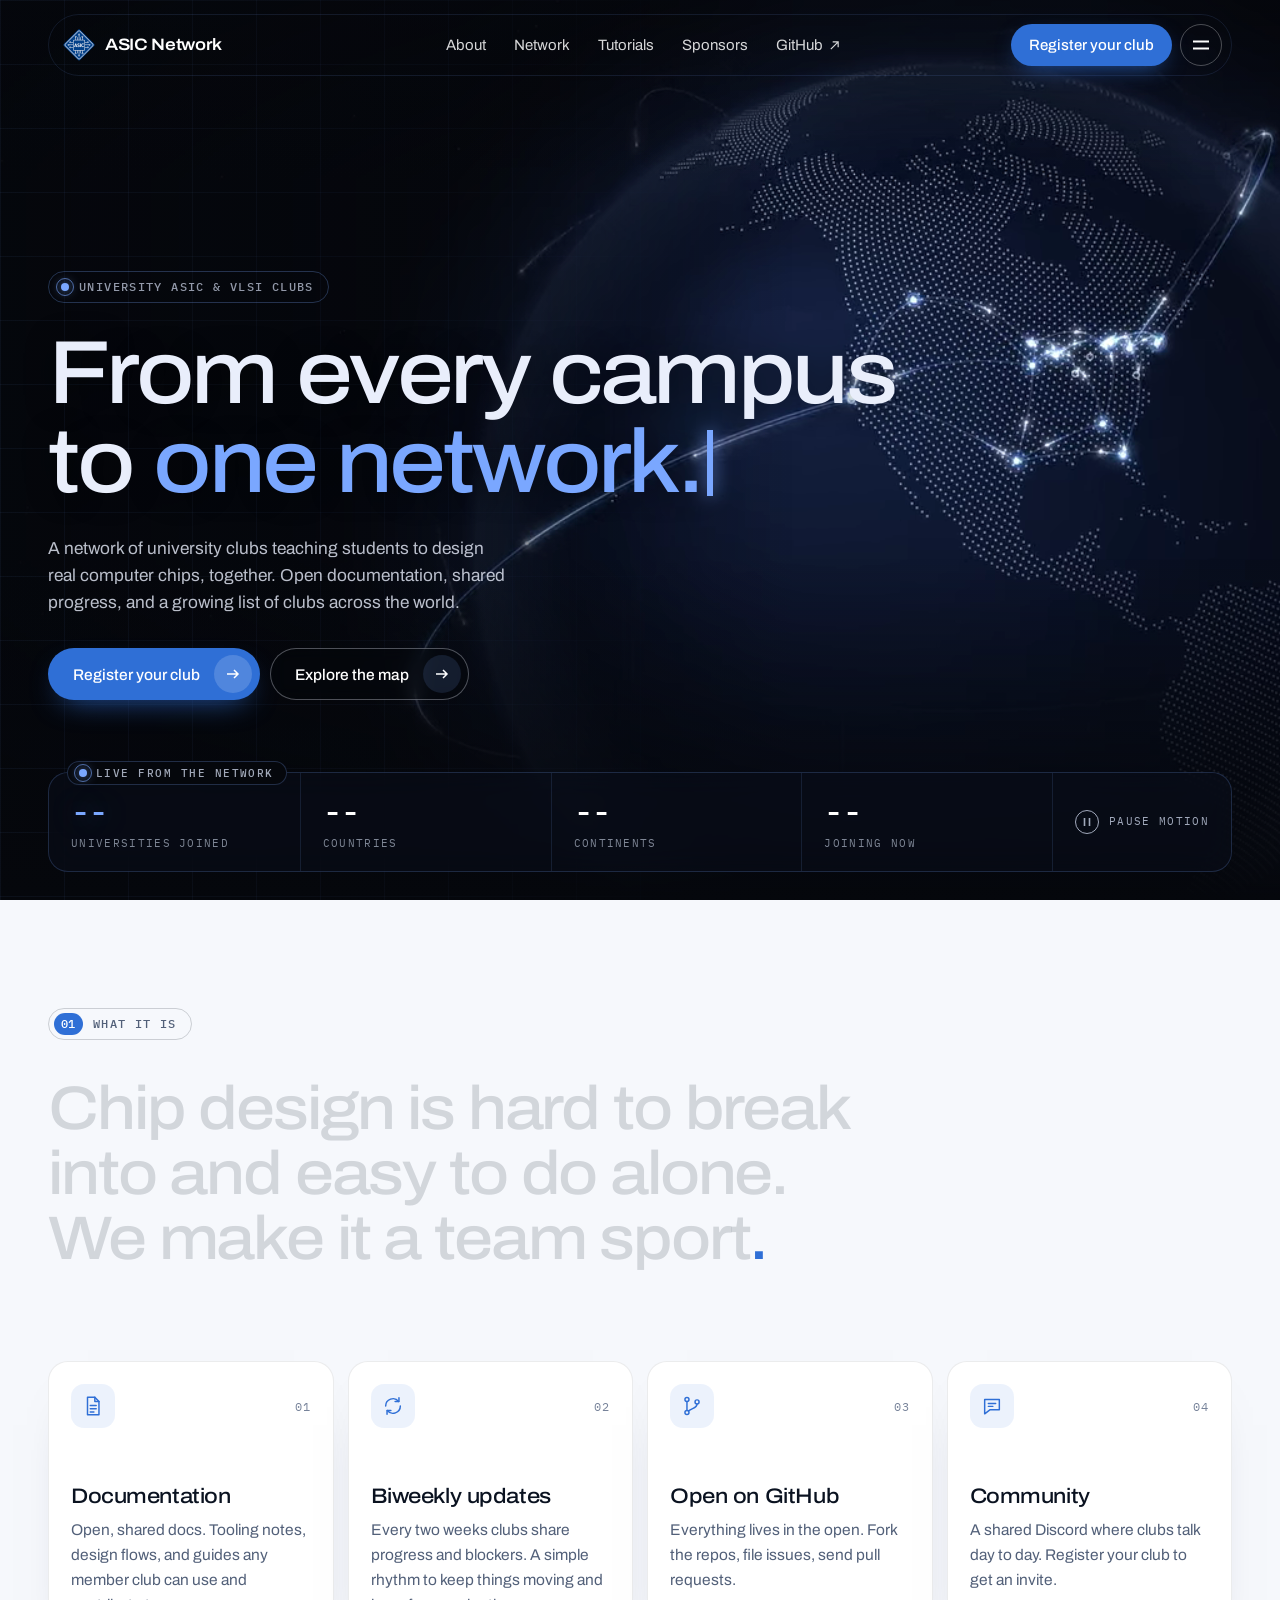
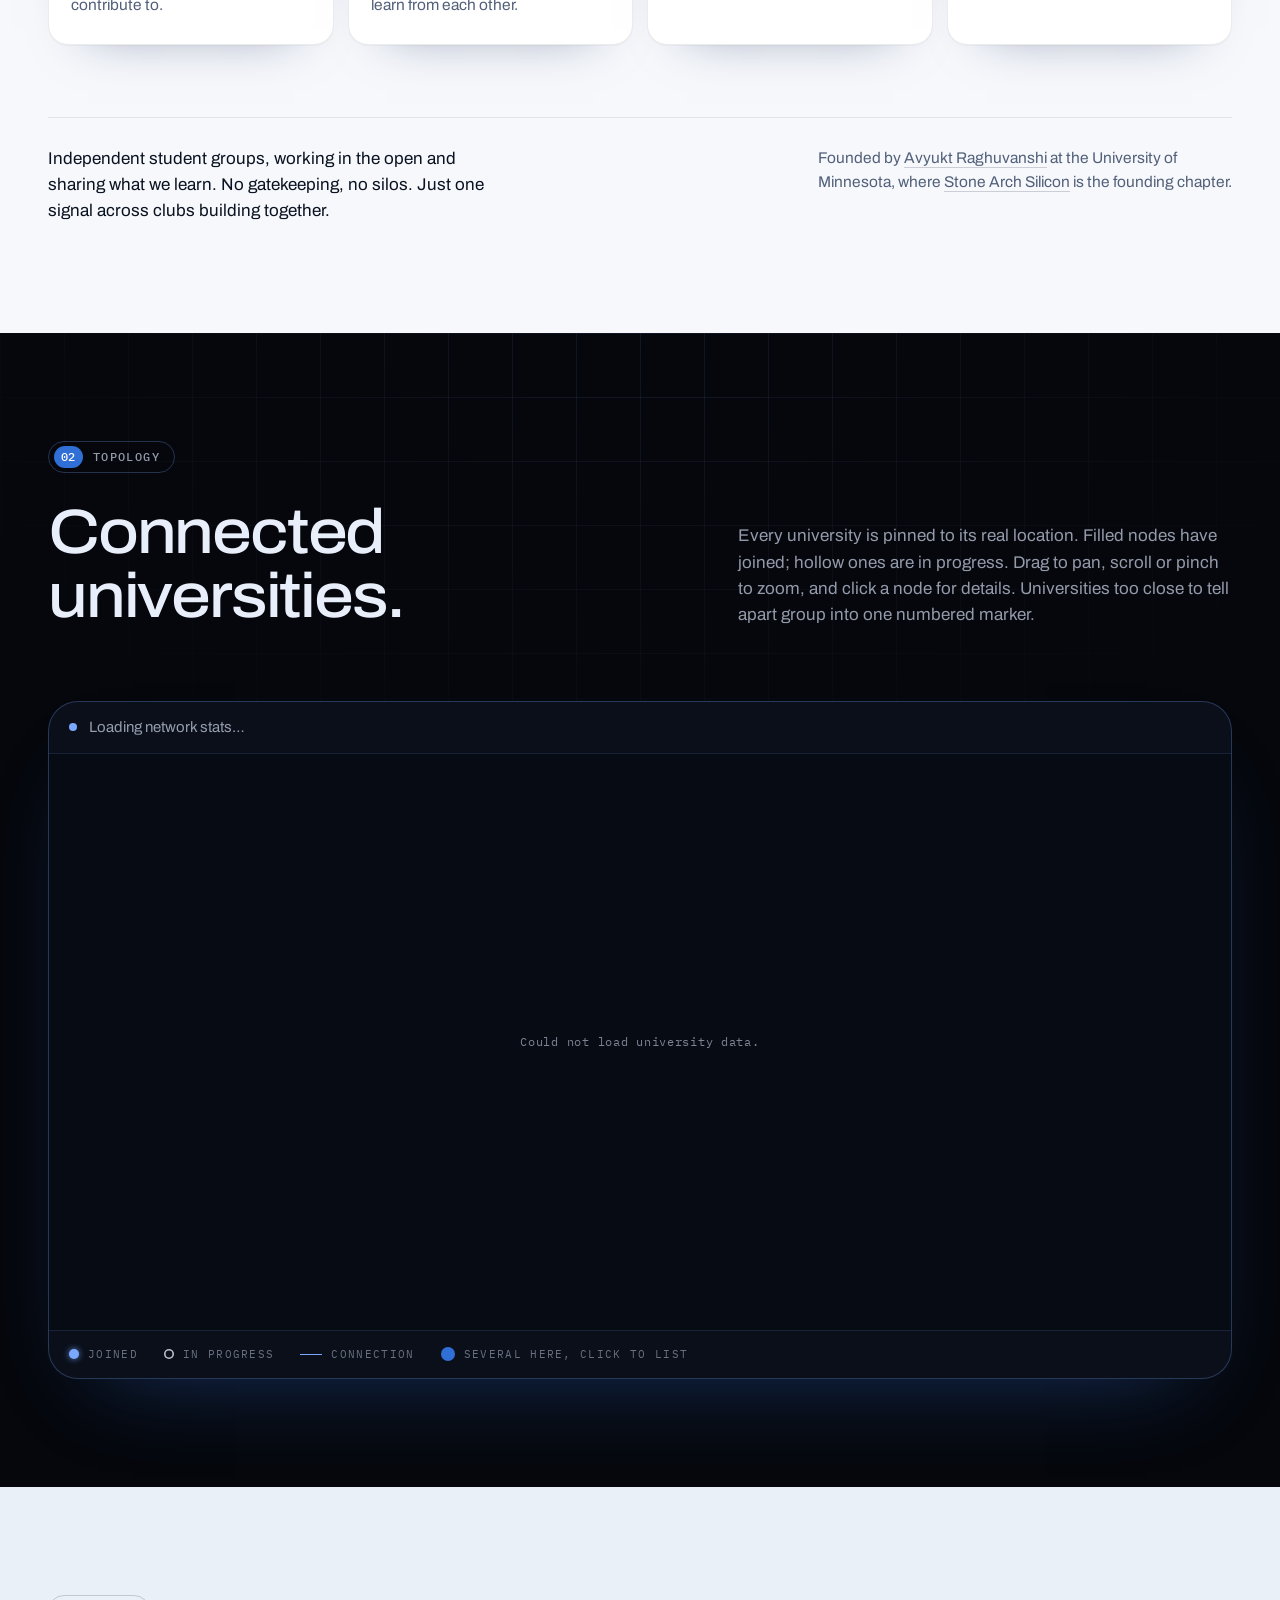
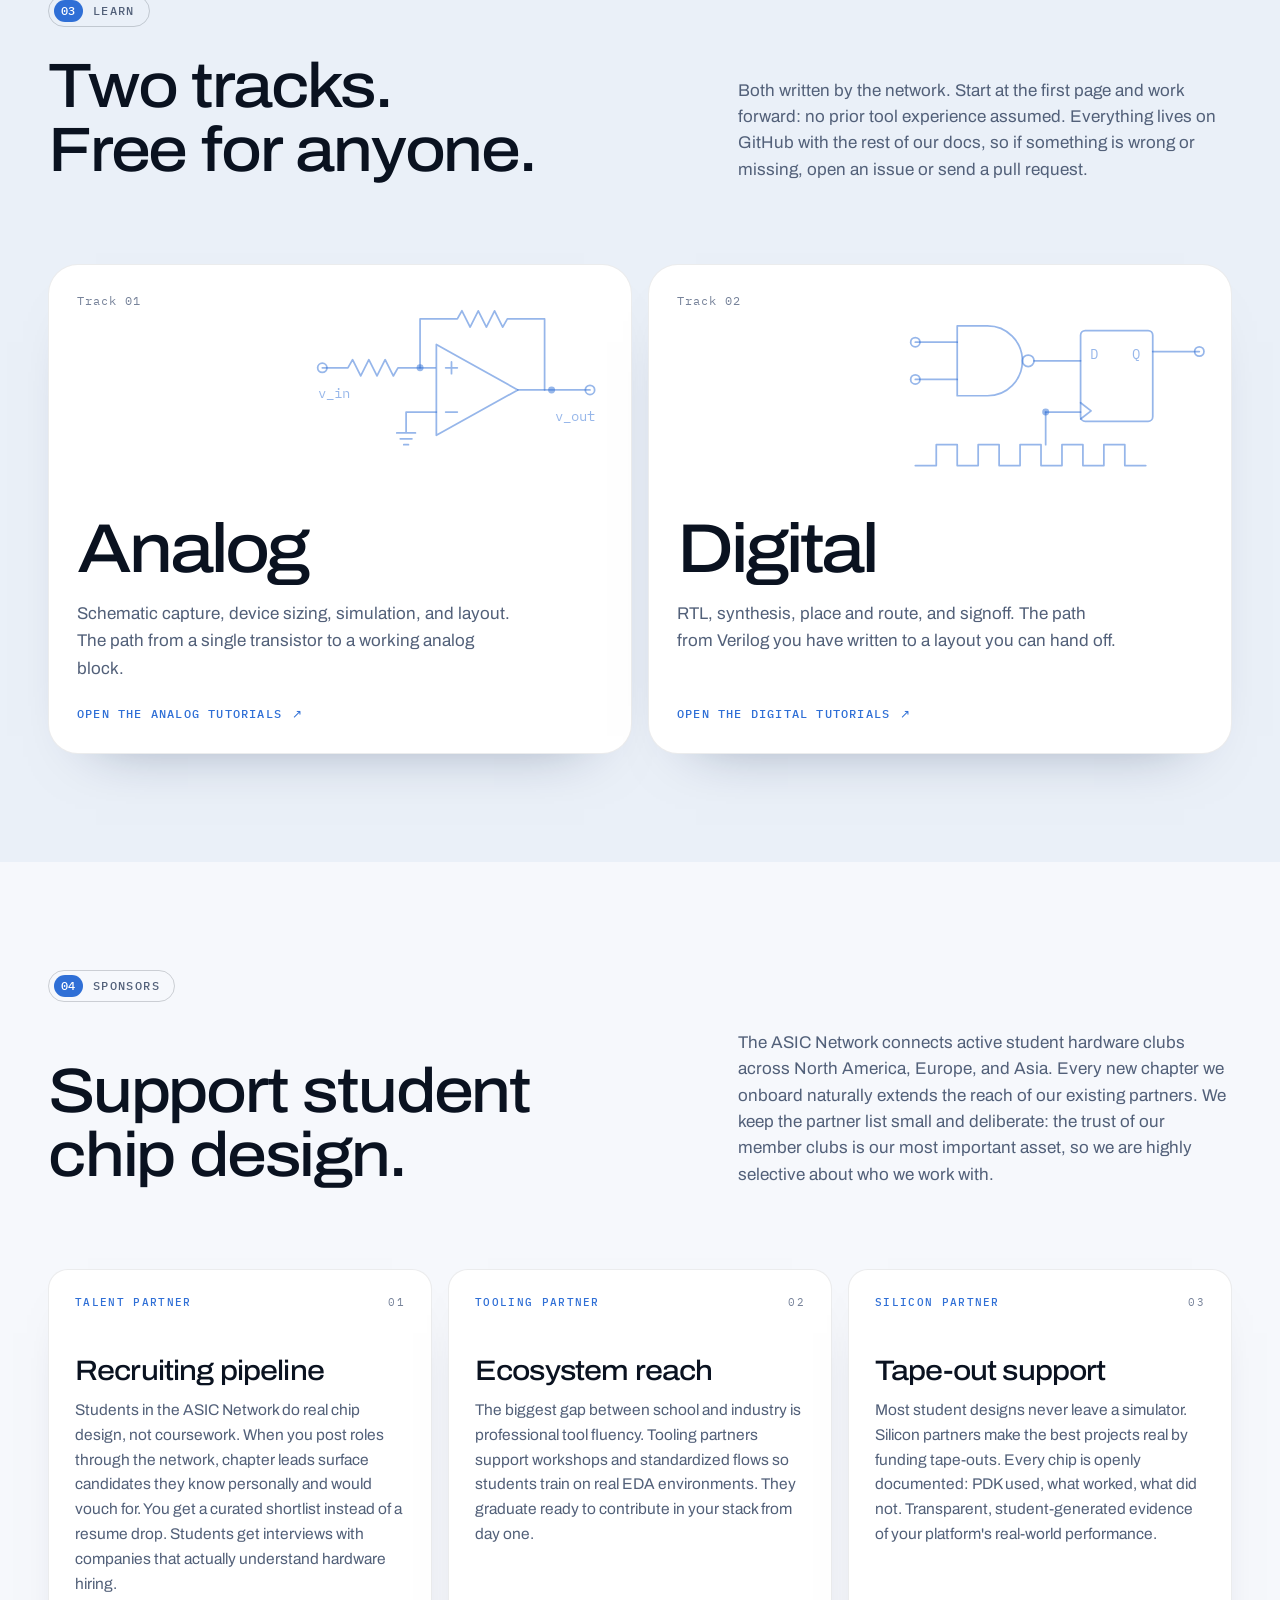
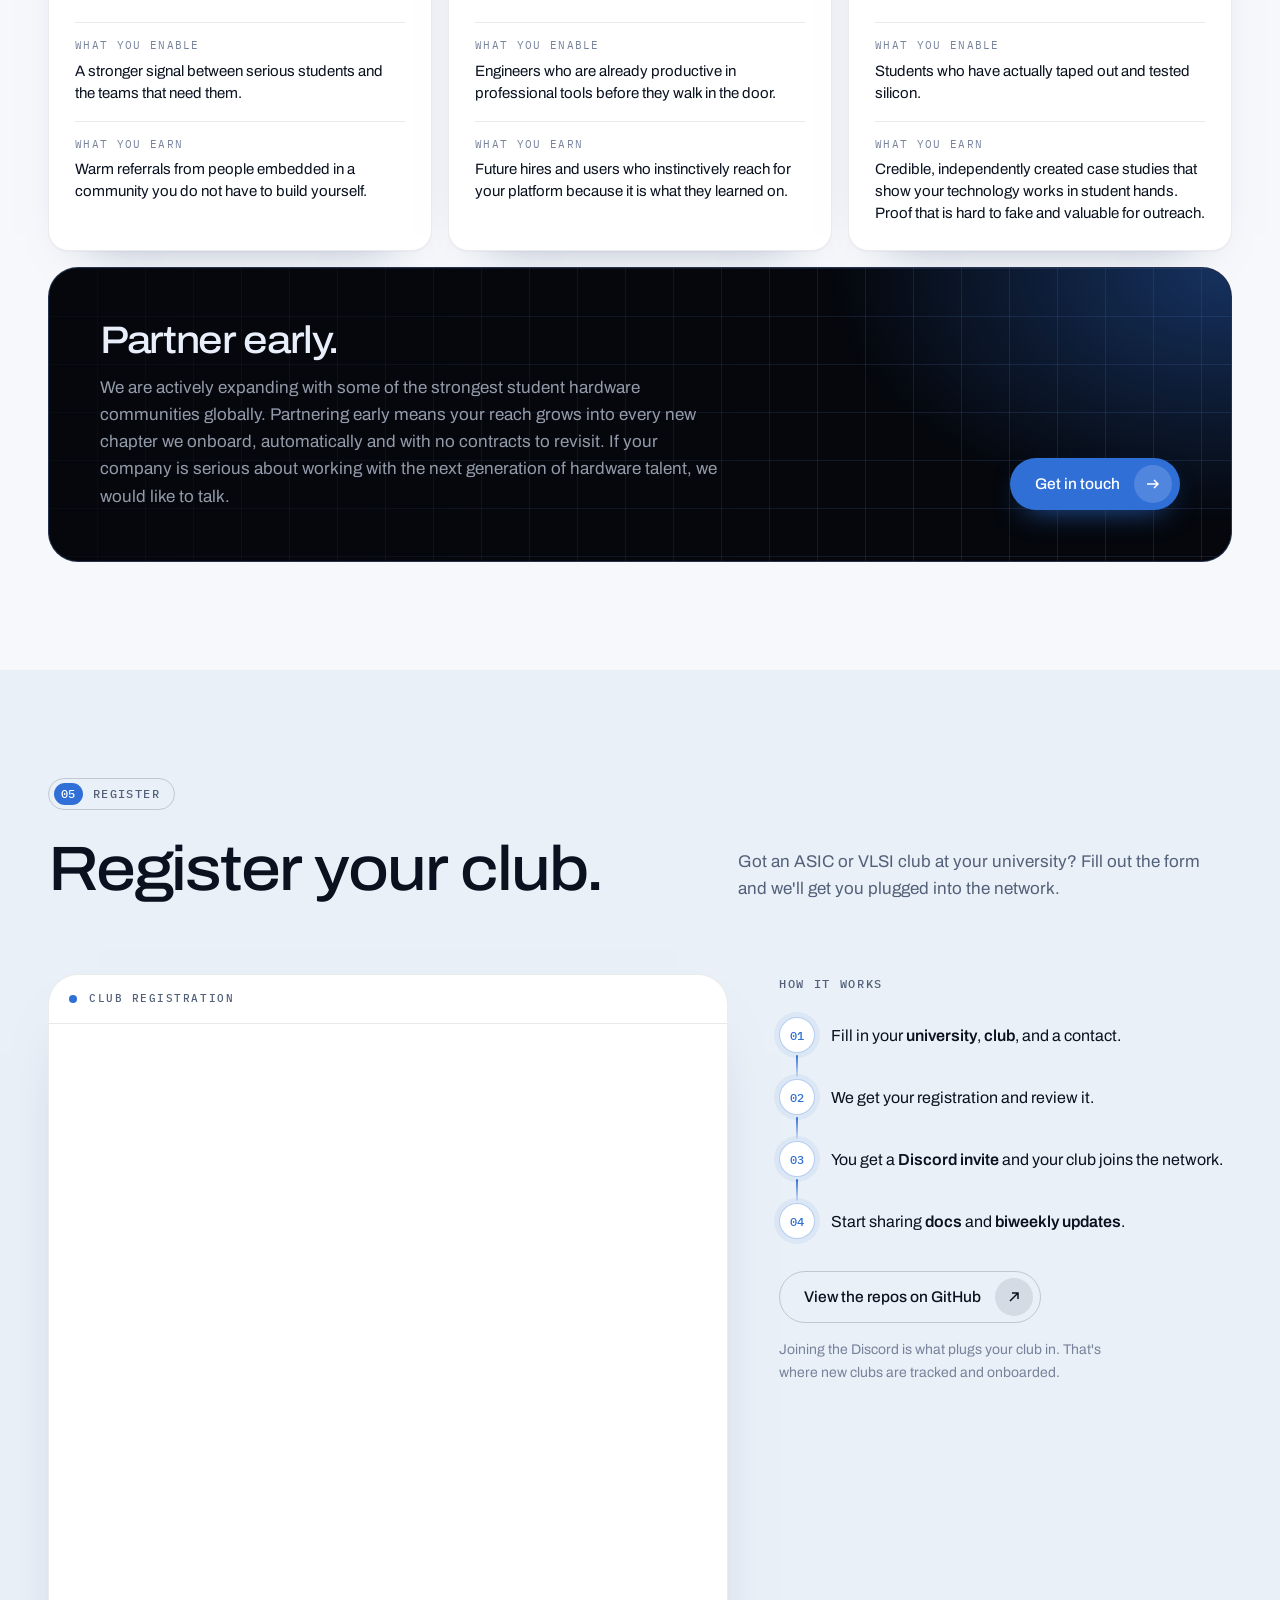
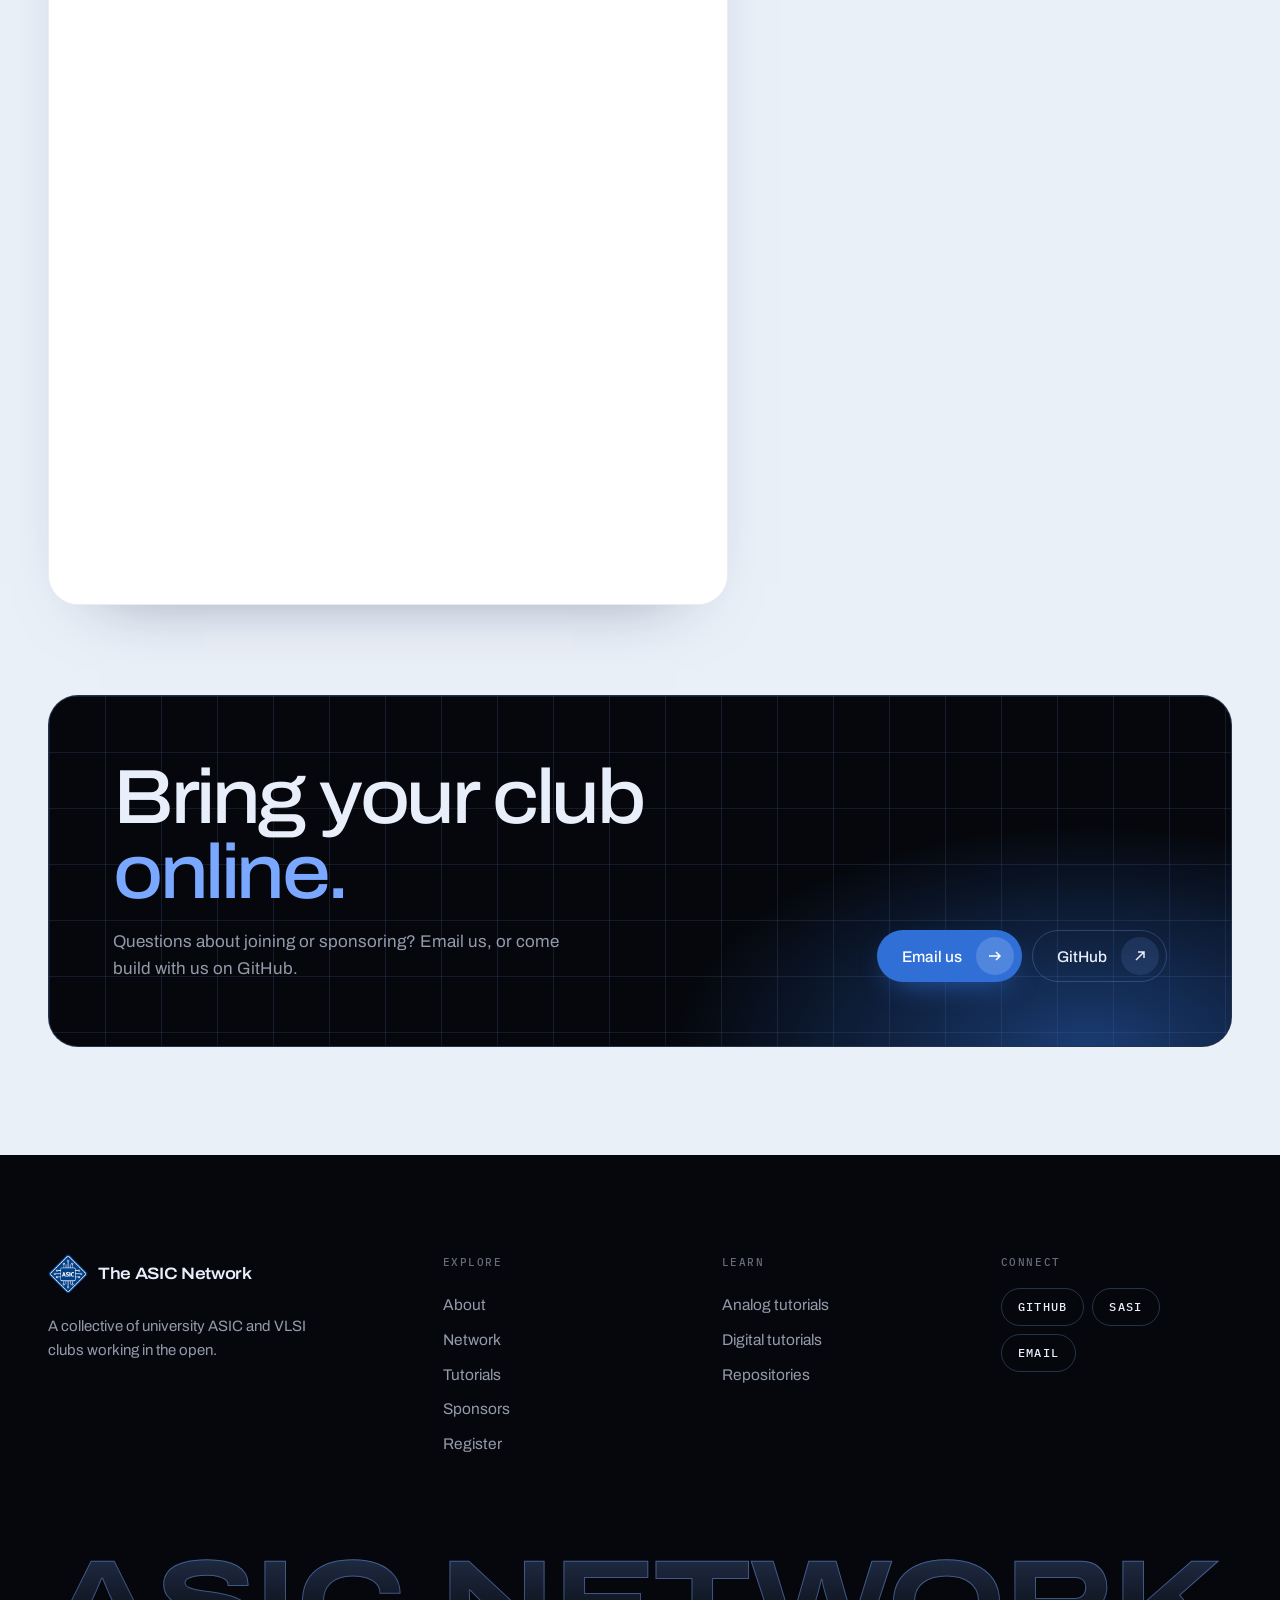
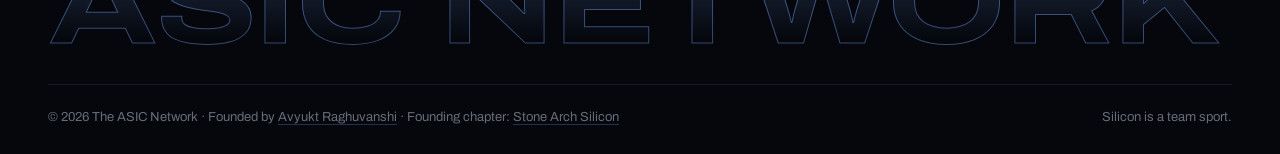
==== commit 849aef2e: "Restyle the page in the network's own look index.html: globe film hero with a decoding headline and " ====
--- a/index.html
+++ b/index.html
@@ -37,11 +37,11 @@
 }
 </script>
 
-<meta name="theme-color" content="#060607" />
+<meta name="theme-color" content="#05070c" />
 <link rel="icon" type="image/png" href="assets/logo-256.png" />
-<!-- Fonts: Geist + Geist Mono (SIL OFL 1.1, see assets/Geist-OFL.txt), self-hosted -->
-<link rel="preload" href="assets/Geist-Variable.woff2" as="font" type="font/woff2" crossorigin />
-<link rel="preload" href="assets/GeistMono-Variable.woff2" as="font" type="font/woff2" crossorigin />
+<!-- Fonts: Archivo and IBM Plex Mono (SIL OFL 1.1, see assets/*-OFL.txt), self-hosted -->
+<link rel="preload" href="assets/Archivo-Variable.woff2" as="font" type="font/woff2" crossorigin />
+<link rel="preload" href="assets/IBMPlexMono-Medium.woff2" as="font" type="font/woff2" crossorigin />
 <link rel="stylesheet" href="assets/site.css" />
 <script>document.documentElement.className = 'js';</script>
 </head>
@@ -50,21 +50,22 @@
 <a class="skip-link" href="#main">Skip to content</a>
 <div class="progress" id="progress" aria-hidden="true"></div>
 
-<!-- HEADER -->
+<!-- HEADER: a floating capsule -->
 <header class="site-header" id="siteHeader">
   <nav class="nav" id="nav" aria-label="Main navigation">
     <a class="brand" href="#top" aria-label="The ASIC Network, back to top">
-      <img src="assets/logo-256.png" alt="" width="30" height="30" />
-      <span class="brand-name">The ASIC Network</span>
-      <span class="brand-tag">University chip design clubs</span>
+      <img src="assets/logo-256.png" alt="" width="32" height="32" />
+      <span class="brand-name">ASIC Network</span>
     </a>
-    <div class="nav-actions">
+    <div class="nav-links">
       <a class="nav-link" href="#about">About</a>
       <a class="nav-link" href="#network">Network</a>
       <a class="nav-link" href="#tutorials">Tutorials</a>
       <a class="nav-link" href="#sponsors">Sponsors</a>
       <a class="nav-link" data-link="github" href="https://github.com/ASIC-Network" target="_blank" rel="noopener">GitHub
         <svg viewBox="0 0 12 12" aria-hidden="true"><path d="M2 10L10 2M4 2h6v6" stroke="currentColor" stroke-width="1.3" fill="none"/></svg></a>
+    </div>
+    <div class="nav-actions">
       <a class="nav-cta" href="#join">Register<span class="cta-long">&nbsp;your club</span></a>
       <button class="nav-menu" id="menuToggle" type="button" aria-label="Open menu" aria-controls="menu" aria-expanded="false"><span></span></button>
     </div>
@@ -75,8 +76,8 @@
 <div class="menu" id="menu" role="dialog" aria-modal="true" aria-label="Site menu">
   <div class="menu-top">
     <a class="brand" href="#top" data-close>
-      <img src="assets/logo-256.png" alt="" width="30" height="30" />
-      <span class="brand-name">The ASIC Network</span>
+      <img src="assets/logo-256.png" alt="" width="32" height="32" />
+      <span class="brand-name">ASIC Network</span>
     </a>
     <button class="menu-close" id="menuClose" type="button" aria-label="Close menu">
       <svg viewBox="0 0 14 14" aria-hidden="true"><path d="M1 1l12 12M13 1L1 13" stroke="currentColor" stroke-width="1.4" fill="none"/></svg>
@@ -84,11 +85,11 @@
   </div>
   <div class="menu-body">
     <ul class="menu-main">
-      <li><a href="#about" data-close><span class="idx">/01</span>About</a></li>
-      <li><a href="#network" data-close><span class="idx">/02</span>Network</a></li>
-      <li><a href="#tutorials" data-close><span class="idx">/03</span>Tutorials</a></li>
-      <li><a href="#sponsors" data-close><span class="idx">/04</span>Sponsors</a></li>
-      <li><a href="#join" data-close><span class="idx">/05</span>Register</a></li>
+      <li><a href="#about" data-close><span class="idx">01</span>About</a></li>
+      <li><a href="#network" data-close><span class="idx">02</span>Network</a></li>
+      <li><a href="#tutorials" data-close><span class="idx">03</span>Tutorials</a></li>
+      <li><a href="#sponsors" data-close><span class="idx">04</span>Sponsors</a></li>
+      <li><a href="#join" data-close><span class="idx">05</span>Register</a></li>
     </ul>
     <div class="menu-side">
       <div>
@@ -109,7 +110,7 @@
 
 <main id="main">
 
-<!-- HERO: the wafer film is shared with the Stone Arch Silicon site -->
+<!-- HERO: the globe film shows the real network (see README for re-rendering it) -->
 <section class="hero theme-dark" id="top" data-nav="dark">
   <div class="hero-media" aria-hidden="true">
     <video class="hero-video" id="heroVideo" muted loop playsinline preload="none" disablepictureinpicture>
@@ -118,30 +119,33 @@
       <source src="assets/hero-720.webm" type='video/webm; codecs="vp9"' />
     </video>
     <div class="hero-shade"></div>
-    <div class="grain"></div>
+    <div class="hero-grid"></div>
   </div>
 
   <div class="wrap hero-inner">
-    <p class="eyebrow">The ASIC Network · University ASIC &amp; VLSI clubs</p>
+    <p class="tag"><span class="node" aria-hidden="true"></span>University ASIC &amp; VLSI clubs</p>
     <h1 class="hero-title">
       <span class="sr-only">From every campus to one network.</span>
       <span class="ht-line" aria-hidden="true">From every campus</span>
-      <span class="ht-line" aria-hidden="true">to <span class="roller"><span class="roller-track" id="roller"><span>one network.</span><span>open docs.</span><span>open tutorials.</span><span>real silicon.</span><span>one network.</span></span></span></span>
+      <span class="ht-line" aria-hidden="true">to <span class="decode" id="decode" data-words='["one network.","open docs.","open tutorials.","real silicon."]'>one network.</span><span class="caret"></span></span>
     </h1>
-    <div class="hero-row">
-      <p class="hero-lead">A network of university clubs teaching students to design real computer chips, together. Open documentation, shared progress, and a growing list of clubs across the world.</p>
-      <div class="hero-cta">
-        <a class="btn btn-solid" href="#join">Register your club
-          <svg viewBox="0 0 14 14" aria-hidden="true"><path d="M1 7h11M8 3l4 4-4 4" stroke="currentColor" stroke-width="1.4" fill="none"/></svg></a>
-        <a class="btn btn-line" href="#network">See the network
-          <svg viewBox="0 0 14 14" aria-hidden="true"><path d="M1 7h11M8 3l4 4-4 4" stroke="currentColor" stroke-width="1.4" fill="none"/></svg></a>
-      </div>
-    </div>
-    <div class="hero-specs">
-      <!-- the first spec is filled in from the map data once it loads -->
-      <a class="spec" href="#network"><b id="statUnis">Worldwide</b><span id="statWhere">Clubs on the map</span></a>
-      <a class="spec" href="#tutorials"><b>Analog + digital</b><span>Free, open tutorials</span></a>
-      <a class="spec" data-link="github" href="https://github.com/ASIC-Network" target="_blank" rel="noopener"><b>Open on GitHub <svg viewBox="0 0 12 12" aria-hidden="true"><path d="M2 10L10 2M4 2h6v6" stroke="currentColor" stroke-width="1.3" fill="none"/></svg></b><span>Docs, flows, and repos</span></a>
+    <p class="hero-lead">A network of university clubs teaching students to design real computer chips, together. Open documentation, shared progress, and a growing list of clubs across the world.</p>
+    <div class="hero-cta">
+      <a class="btn btn-primary" href="#join">Register your club
+        <i class="btn-ic"><svg viewBox="0 0 14 14" aria-hidden="true"><path d="M1 7h11M8 3l4 4-4 4" stroke="currentColor" stroke-width="1.5" fill="none"/></svg></i></a>
+      <a class="btn btn-ghost" href="#network">Explore the map
+        <i class="btn-ic"><svg viewBox="0 0 14 14" aria-hidden="true"><path d="M1 7h11M8 3l4 4-4 4" stroke="currentColor" stroke-width="1.5" fill="none"/></svg></i></a>
+    </div>
+
+    <!-- live numbers: filled in from the map data once it loads -->
+    <div class="telemetry">
+      <span class="tm-live"><span class="node" aria-hidden="true"></span>Live from the network</span>
+      <dl class="tm-grid">
+        <div class="tm"><dt>Universities joined</dt><dd data-stat="joined">--</dd></div>
+        <div class="tm"><dt>Countries</dt><dd data-stat="countries">--</dd></div>
+        <div class="tm"><dt>Continents</dt><dd data-stat="continents">--</dd></div>
+        <div class="tm"><dt>Joining now</dt><dd data-stat="progress">--</dd></div>
+      </dl>
       <button class="motion-btn" id="motionBtn" type="button" aria-pressed="false">
         <i aria-hidden="true">
           <svg class="ic-pause" viewBox="0 0 8 8"><path d="M1.5 0v8M6.5 0v8" stroke="currentColor" stroke-width="1.6"/></svg>
@@ -156,14 +160,26 @@
 <!-- ABOUT -->
 <section class="sec theme-light" id="about" data-nav="light">
   <div class="wrap">
-    <p class="eyebrow reveal">What it is</p>
-    <p class="statement-text" id="statement">Chip design is hard to break into and easy to do alone. We make it a team <span class="nowrap">sport<span class="dot" aria-hidden="true"></span></span></p>
-
-    <div class="pillars">
-      <article class="pillar reveal"><span class="idx">/0.1</span><h3>Documentation</h3><p>Open, shared docs. Tooling notes, design flows, and guides any member club can use and contribute to.</p></article>
-      <article class="pillar reveal" data-d="1"><span class="idx">/0.2</span><h3>Biweekly updates</h3><p>Every two weeks clubs share progress and blockers. A simple rhythm to keep things moving and learn from each other.</p></article>
-      <article class="pillar reveal" data-d="2"><span class="idx">/0.3</span><h3>Open on GitHub</h3><p>Everything lives in the open. Fork the repos, file issues, send pull requests.</p></article>
-      <article class="pillar reveal" data-d="3"><span class="idx">/0.4</span><h3>Community</h3><p>A shared Discord where clubs talk day to day. Register your club to get an invite.</p></article>
+    <p class="tag reveal"><span class="ix">01</span>What it is</p>
+    <p class="statement-text" id="statement">Chip design is hard to break into and easy to do alone. We make it a team <span class="nowrap">sport<span class="accent">.</span></span></p>
+
+    <div class="cards4">
+      <article class="card reveal">
+        <div class="card-top"><span class="ic"><svg viewBox="0 0 24 24" aria-hidden="true"><path d="M6 2.5h8l4.5 4.5v14.5H6z"/><path d="M14 2.5V7h4.5"/><path d="M9 11.5h6.5M9 15h6.5M9 18.5h4"/></svg></span><span class="idx">01</span></div>
+        <h3>Documentation</h3><p>Open, shared docs. Tooling notes, design flows, and guides any member club can use and contribute to.</p>
+      </article>
+      <article class="card reveal" data-d="1">
+        <div class="card-top"><span class="ic"><svg viewBox="0 0 24 24" aria-hidden="true"><path d="M20 12a8 8 0 0 1-14.2 5"/><path d="M4 12a8 8 0 0 1 14.2-5"/><path d="M18.5 3v4.2h-4.2M5.5 21v-4.2h4.2"/></svg></span><span class="idx">02</span></div>
+        <h3>Biweekly updates</h3><p>Every two weeks clubs share progress and blockers. A simple rhythm to keep things moving and learn from each other.</p>
+      </article>
+      <article class="card reveal" data-d="2">
+        <div class="card-top"><span class="ic"><svg viewBox="0 0 24 24" aria-hidden="true"><circle cx="6.5" cy="5" r="2.2"/><circle cx="6.5" cy="19" r="2.2"/><circle cx="17.5" cy="7.5" r="2.2"/><path d="M6.5 7.2v9.6M17.5 9.7c0 4.6-5.4 4.4-9.3 7.6"/></svg></span><span class="idx">03</span></div>
+        <h3>Open on GitHub</h3><p>Everything lives in the open. Fork the repos, file issues, send pull requests.</p>
+      </article>
+      <article class="card reveal" data-d="3">
+        <div class="card-top"><span class="ic"><svg viewBox="0 0 24 24" aria-hidden="true"><path d="M4 5h16v11H10l-6 4.5z"/><path d="M8 9.2h8M8 12.4h5"/></svg></span><span class="idx">04</span></div>
+        <h3>Community</h3><p>A shared Discord where clubs talk day to day. Register your club to get an invite.</p>
+      </article>
     </div>
 
     <div class="about-foot reveal">
@@ -175,9 +191,10 @@
 
 <!-- NETWORK MAP (data and behaviour are in the script at the bottom) -->
 <section class="sec theme-dark" id="network" data-nav="dark">
+  <div class="sec-grid" aria-hidden="true"></div>
   <div class="wrap">
     <div class="sec-head">
-      <p class="eyebrow reveal">Topology</p>
+      <p class="tag reveal"><span class="ix">02</span>Topology</p>
       <h2 class="h2 reveal">Connected universities.</h2>
       <p class="lead reveal" data-d="1">Every university is pinned to its real location. Filled nodes have joined; hollow ones are in progress. Drag to pan, scroll or pinch to zoom, and click a node for details. Universities too close to tell apart group into one numbered marker.</p>
     </div>
@@ -204,13 +221,49 @@
 <section class="sec theme-paper" id="tutorials" data-nav="light">
   <div class="wrap">
     <div class="sec-head">
-      <p class="eyebrow reveal">Learn</p>
+      <p class="tag reveal"><span class="ix">03</span>Learn</p>
       <h2 class="h2 reveal">Two tracks. <span class="nowrap">Free for anyone.</span></h2>
       <p class="lead reveal" data-d="1">Both written by the network. Start at the first page and work forward: no prior tool experience assumed. Everything lives on GitHub with the rest of our docs, so if something is wrong or missing, open an issue or send a pull request.</p>
     </div>
-    <div class="paths">
-      <a class="path reveal" href="https://asic-network.github.io/analog-tutorials/" target="_blank" rel="noopener"><span class="idx"><span>Track</span><span>/01</span></span><h3>Analog</h3><p>Schematic capture, device sizing, simulation, and layout. The path from a single transistor to a working analog block.</p><span class="link">Open the analog tutorials ↗</span></a>
-      <a class="path reveal" data-d="1" href="https://asic-network.github.io/digital-tutorials/" target="_blank" rel="noopener"><span class="idx"><span>Track</span><span>/02</span></span><h3>Digital</h3><p>RTL, synthesis, place and route, and signoff. The path from Verilog you have written to a layout you can hand off.</p><span class="link">Open the digital tutorials ↗</span></a>
+    <div class="tracks">
+      <a class="track reveal" href="https://asic-network.github.io/analog-tutorials/" target="_blank" rel="noopener">
+        <!-- an inverting op-amp stage -->
+        <svg class="track-art" viewBox="0 0 260 170" aria-hidden="true">
+          <path d="M112 46v78l70-39z"/>
+          <path d="M120 66h10M125 61v10M120 104h10"/>
+          <path d="M14 66h22l4-7 7 14 7-14 7 14 7-14 7 14 4-7h32"/>
+          <path d="M112 104H86v18M78 122h16M81 127h10M84 132h4"/>
+          <path d="M182 85h62"/>
+          <path d="M98 66V24h32l4-7 7 14 7-14 7 14 7-14 7 14 4-7h32v61"/>
+          <circle class="fill" cx="98" cy="66" r="3"/><circle class="fill" cx="211" cy="85" r="3"/>
+          <circle cx="14" cy="66" r="4"/><circle cx="244" cy="85" r="4"/>
+          <text x="10" y="92">v_in</text><text x="214" y="112">v_out</text>
+        </svg>
+        <span class="idx">Track 01</span>
+        <h3>Analog</h3>
+        <p>Schematic capture, device sizing, simulation, and layout. The path from a single transistor to a working analog block.</p>
+        <span class="go">Open the analog tutorials <span aria-hidden="true">↗</span></span>
+      </a>
+      <a class="track reveal" data-d="1" href="https://asic-network.github.io/digital-tutorials/" target="_blank" rel="noopener">
+        <!-- a NAND gate feeding a flip-flop, with its clock -->
+        <svg class="track-art" viewBox="0 0 260 170" aria-hidden="true">
+          <path d="M44 30v60h26a30 30 0 0 0 0-60z"/>
+          <circle cx="105" cy="60" r="5"/>
+          <path d="M8 44h36M8 76h36M110 60h40"/>
+          <rect x="150" y="34" width="62" height="78" rx="4"/>
+          <path d="M150 96l9 7-9 7"/>
+          <path d="M212 52h40"/>
+          <text x="158" y="58">D</text><text x="194" y="58">Q</text>
+          <path d="M120 104h30"/>
+          <path d="M8 150h18v-18h18v18h18v-18h18v18h18v-18h18v18h18v-18h18v18h18v-18h18v18h18"/>
+          <circle class="fill" cx="120" cy="104" r="3"/><path d="M120 104v28"/>
+          <circle cx="8" cy="44" r="4"/><circle cx="8" cy="76" r="4"/><circle cx="252" cy="52" r="4"/>
+        </svg>
+        <span class="idx">Track 02</span>
+        <h3>Digital</h3>
+        <p>RTL, synthesis, place and route, and signoff. The path from Verilog you have written to a layout you can hand off.</p>
+        <span class="go">Open the digital tutorials <span aria-hidden="true">↗</span></span>
+      </a>
     </div>
   </div>
 </section>
@@ -219,14 +272,14 @@
 <section class="sec theme-light" id="sponsors" data-nav="light">
   <div class="wrap">
     <div class="sec-head">
-      <p class="eyebrow reveal">Sponsors</p>
+      <p class="tag reveal"><span class="ix">04</span>Sponsors</p>
       <h2 class="h2 reveal">Support student <span class="nowrap">chip design.</span></h2>
       <p class="lead reveal" data-d="1">The ASIC Network connects active student hardware clubs across North America, Europe, and Asia. Every new chapter we onboard naturally extends the reach of our existing partners. We keep the partner list small and deliberate: the trust of our member clubs is our most important asset, so we are highly selective about who we work with.</p>
     </div>
 
     <div class="tiers">
       <article class="tier reveal">
-        <span class="idx"><span>Talent partner</span><span>/01</span></span>
+        <span class="idx"><b>Talent partner</b><span>01</span></span>
         <h3>Recruiting pipeline</h3>
         <p>Students in the ASIC Network do real chip design, not coursework. When you post roles through the network, chapter leads surface candidates they know personally and would vouch for. You get a curated shortlist instead of a resume drop. Students get interviews with companies that actually understand hardware hiring.</p>
         <dl class="give-get">
@@ -235,7 +288,7 @@
         </dl>
       </article>
       <article class="tier reveal" data-d="1">
-        <span class="idx"><span>Tooling partner</span><span>/02</span></span>
+        <span class="idx"><b>Tooling partner</b><span>02</span></span>
         <h3>Ecosystem reach</h3>
         <p>The biggest gap between school and industry is professional tool fluency. Tooling partners support workshops and standardized flows so students train on real EDA environments. They graduate ready to contribute in your stack from day one.</p>
         <dl class="give-get">
@@ -244,7 +297,7 @@
         </dl>
       </article>
       <article class="tier reveal" data-d="2">
-        <span class="idx"><span>Silicon partner</span><span>/03</span></span>
+        <span class="idx"><b>Silicon partner</b><span>03</span></span>
         <h3>Tape-out support</h3>
         <p>Most student designs never leave a simulator. Silicon partners make the best projects real by funding tape-outs. Every chip is openly documented: PDK used, what worked, what did not. Transparent, student-generated evidence of your platform's real-world performance.</p>
         <dl class="give-get">
@@ -254,13 +307,13 @@
       </article>
     </div>
 
-    <div class="pitch reveal">
+    <div class="pitch theme-dark reveal" data-nav="dark">
       <div>
         <h3>Partner early.</h3>
         <p>We are actively expanding with some of the strongest student hardware communities globally. Partnering early means your reach grows into every new chapter we onboard, automatically and with no contracts to revisit. If your company is serious about working with the next generation of hardware talent, we would like to talk.</p>
       </div>
-      <a class="btn btn-solid" href="mailto:theasicnetwork@gmail.com">Get in touch
-        <svg viewBox="0 0 14 14" aria-hidden="true"><path d="M1 7h11M8 3l4 4-4 4" stroke="currentColor" stroke-width="1.4" fill="none"/></svg></a>
+      <a class="btn btn-primary" href="mailto:theasicnetwork@gmail.com">Get in touch
+        <i class="btn-ic"><svg viewBox="0 0 14 14" aria-hidden="true"><path d="M1 7h11M8 3l4 4-4 4" stroke="currentColor" stroke-width="1.5" fill="none"/></svg></i></a>
     </div>
   </div>
 </section>
@@ -269,7 +322,7 @@
 <section class="sec theme-paper" id="join" data-nav="light">
   <div class="wrap">
     <div class="sec-head">
-      <p class="eyebrow reveal">Register</p>
+      <p class="tag reveal"><span class="ix">05</span>Register</p>
       <h2 class="h2 reveal">Register your club.</h2>
       <p class="lead reveal" data-d="1">Got an ASIC or VLSI club at your university? Fill out the form and we'll get you plugged into the network.</p>
     </div>
@@ -285,23 +338,29 @@
       </div>
       <aside class="reg-side reveal" data-d="1">
         <h3 class="side-h">How it works</h3>
-        <ol class="join-list">
-          <li><span class="idx">01</span><span>Fill in your <b>university</b>, <b>club</b>, and a contact.</span></li>
-          <li><span class="idx">02</span><span>We get your registration and review it.</span></li>
-          <li><span class="idx">03</span><span>You get a <b>Discord invite</b> and your club joins the network.</span></li>
-          <li><span class="idx">04</span><span>Start sharing <b>docs</b> and <b>biweekly updates</b>.</span></li>
+        <ol class="steps">
+          <li><span class="step-n">01</span><p>Fill in your <b>university</b>, <b>club</b>, and a contact.</p></li>
+          <li><span class="step-n">02</span><p>We get your registration and review it.</p></li>
+          <li><span class="step-n">03</span><p>You get a <b>Discord invite</b> and your club joins the network.</p></li>
+          <li><span class="step-n">04</span><p>Start sharing <b>docs</b> and <b>biweekly updates</b>.</p></li>
         </ol>
-        <a class="btn btn-line" data-link="github" href="https://github.com/ASIC-Network" target="_blank" rel="noopener">View the repos on GitHub
-          <svg class="ne" viewBox="0 0 14 14" aria-hidden="true"><path d="M3 11L11 3M5 3h6v6" stroke="currentColor" stroke-width="1.4" fill="none"/></svg></a>
+        <a class="btn btn-ghost ne" data-link="github" href="https://github.com/ASIC-Network" target="_blank" rel="noopener">View the repos on GitHub
+          <i class="btn-ic"><svg viewBox="0 0 14 14" aria-hidden="true"><path d="M3 11L11 3M5 3h6v6" stroke="currentColor" stroke-width="1.5" fill="none"/></svg></i></a>
         <p class="fine">Joining the Discord is what plugs your club in. That's where new clubs are tracked and onboarded.</p>
       </aside>
     </div>
 
-    <div class="ctas">
-      <a class="cta-block cta-dark reveal" data-link="github" href="https://github.com/ASIC-Network" target="_blank" rel="noopener">Build with us
-        <svg viewBox="0 0 56 56" aria-hidden="true"><path d="M4 28h46M32 10l18 18-18 18" stroke="currentColor" stroke-width="2.5" fill="none"/></svg></a>
-      <a class="cta-block cta-grey reveal" data-d="1" href="mailto:theasicnetwork@gmail.com">Get in touch
-        <svg viewBox="0 0 56 56" aria-hidden="true"><path d="M4 28h46M32 10l18 18-18 18" stroke="currentColor" stroke-width="2.5" fill="none"/></svg></a>
+    <div class="launch theme-dark reveal" data-nav="dark">
+      <div>
+        <h2>Bring your club <em>online.</em></h2>
+        <p>Questions about joining or sponsoring? Email us, or come build with us on GitHub.</p>
+      </div>
+      <div class="launch-cta">
+        <a class="btn btn-primary" href="mailto:theasicnetwork@gmail.com">Email us
+          <i class="btn-ic"><svg viewBox="0 0 14 14" aria-hidden="true"><path d="M1 7h11M8 3l4 4-4 4" stroke="currentColor" stroke-width="1.5" fill="none"/></svg></i></a>
+        <a class="btn btn-ghost ne" data-link="github" href="https://github.com/ASIC-Network" target="_blank" rel="noopener">GitHub
+          <i class="btn-ic"><svg viewBox="0 0 14 14" aria-hidden="true"><path d="M3 11L11 3M5 3h6v6" stroke="currentColor" stroke-width="1.5" fill="none"/></svg></i></a>
+      </div>
     </div>
   </div>
 </section>
@@ -342,7 +401,7 @@
         </div>
       </div>
     </div>
-    <div class="wordmark" id="wordmark" aria-hidden="true"><span>ASIC Network</span></div>
+    <div class="wordmark" id="wordmark" aria-hidden="true"><span>ASIC NETWORK</span></div>
     <div class="footer-bottom">
       <span>© <span id="year">2026</span> The ASIC Network · Founded by <a href="https://raghuavy.github.io/">Avyukt Raghuvanshi</a> · Founding chapter: <a href="https://stone-arch-silicon.github.io/stone-arch-silicon/">Stone Arch Silicon</a></span>
       <span>Silicon is a team sport.</span>
@@ -1185,11 +1244,9 @@
       + "<b>" + continentSet.size + "</b> " + (continentSet.size === 1 ? "continent" : "continents")
       + " (" + prog.length + " more in progress)";
   }
-  const heroUnis = document.getElementById("statUnis"), heroWhere = document.getElementById("statWhere");
-  if (heroUnis && joined.length){
-    heroUnis.textContent = joined.length + (joined.length === 1 ? " university" : " universities");
-    heroWhere.textContent = countrySet.size + (countrySet.size === 1 ? " country" : " countries") + ", "
-      + continentSet.size + (continentSet.size === 1 ? " continent" : " continents");
+  // the live numbers in the hero (assets/site.js counts them up)
+  if (window.ASICNet && ASICNet.setStats){
+    ASICNet.setStats({ joined: joined.length, countries: countrySet.size, continents: continentSet.size, progress: prog.length });
   }
 }
 
--- a/assets/site.css
+++ b/assets/site.css
@@ -1,151 +1,161 @@
 /* =====================================================================
-   The ASIC Network
-   Same design system as the Stone Arch Silicon site (the founding
-   chapter): black and white, big type, hairlines, a lot of air. The one
-   accent is the network's signal blue instead of SASi's gold.
+   The ASIC Network: "signal" theme
+   Same bones as the Stone Arch Silicon site (the founding chapter), its
+   own look: blue-black night and cool whites, Archivo (semi-expanded for
+   display) with IBM Plex Mono, rounded capsules and cards, blueprint
+   grids, live numbers, and a globe film of the real network in the hero.
    Each section picks a theme (dark / light / paper) that sets the
    colour variables below; components only ever use the variables.
    ===================================================================== */
-@font-face{font-family:"Geist";src:url("Geist-Variable.woff2") format("woff2");font-weight:100 900;font-style:normal;font-display:swap;}
-@font-face{font-family:"Geist Mono";src:url("GeistMono-Variable.woff2") format("woff2");font-weight:100 900;font-style:normal;font-display:swap;}
+@font-face{font-family:"Archivo";src:url("Archivo-Variable.woff2") format("woff2-variations"),url("Archivo-Variable.woff2") format("woff2");font-weight:100 900;font-stretch:62% 125%;font-style:normal;font-display:swap;}
+@font-face{font-family:"IBM Plex Mono";src:url("IBMPlexMono-Regular.woff2") format("woff2");font-weight:400;font-style:normal;font-display:swap;}
+@font-face{font-family:"IBM Plex Mono";src:url("IBMPlexMono-Medium.woff2") format("woff2");font-weight:500;font-style:normal;font-display:swap;}
 
 :root{
-  --accent:#2f6fd6;          /* the network's signal blue: fills, bars, hover states (white text on it) */
-  --accent-hi:#7aa7ff;       /* lighter blue for text and lines on black */
-  --black:#060607; --ink:#0d0d0e; --ink-2:#141416; --ink-3:#1d1e21;
-  --paper:#f3f3f1; --paper-2:#e6e6e3; --white:#ffffff;
-  --sans:"Geist",ui-sans-serif,system-ui,-apple-system,"Segoe UI",Roboto,Arial,sans-serif;
-  --mono:"Geist Mono",ui-monospace,SFMono-Regular,Menlo,Consolas,monospace;
-  --maxw:1560px;
-  --gut:clamp(16px,4vw,56px);
-  --nav-h:72px;
+  --accent:#2f6fd6;          /* the network's signal blue: fills and buttons (white text on it) */
+  --accent-dk:#2864c6;       /* hover for filled buttons */
+  --accent-hi:#7aa7ff;       /* text, lines and glows on night backgrounds */
+  --night:#05070c; --night-2:#0a0f1a; --night-3:#111a2c;
+  --ice:#f6f8fc; --frost:#eaf0f8; --white:#ffffff;
+  --sans:"Archivo",ui-sans-serif,system-ui,-apple-system,"Segoe UI",Roboto,Arial,sans-serif;
+  --mono:"IBM Plex Mono",ui-monospace,SFMono-Regular,Menlo,Consolas,monospace;
+  --wide:112%;               /* Archivo's width axis for display type */
+  --maxw:1440px;
+  --gut:clamp(16px,4vw,48px);
+  --nav-h:62px;
+  --r:20px; --r-lg:30px;
   --ease:cubic-bezier(.2,.7,.2,1);
   --ease-io:cubic-bezier(.7,0,.2,1);
 }
-.theme-dark{--bg:var(--black);--fg:#f4f4f2;--muted:rgba(244,244,242,.66);--faint:rgba(244,244,242,.45);--line:rgba(244,244,242,.13);--line-2:rgba(244,244,242,.3);--tile:var(--ink-2);background:var(--bg);color:var(--fg);}
-.theme-light{--bg:var(--white);--fg:#0d0d0e;--muted:#56585c;--faint:#7c7e82;--line:rgba(13,13,14,.12);--line-2:rgba(13,13,14,.26);--tile:var(--paper);background:var(--bg);color:var(--fg);}
-.theme-paper{--bg:var(--paper);--fg:#0d0d0e;--muted:#56585c;--faint:#7c7e82;--line:rgba(13,13,14,.12);--line-2:rgba(13,13,14,.26);--tile:var(--white);background:var(--bg);color:var(--fg);}
+.theme-dark{--bg:var(--night);--fg:#e9eefb;--muted:rgba(222,231,252,.66);--faint:rgba(222,231,252,.45);--line:rgba(122,167,255,.13);--line-2:rgba(122,167,255,.27);--card:rgba(17,26,44,.55);--card-bd:rgba(122,167,255,.16);--hl:var(--accent-hi);background:var(--bg);color:var(--fg);}
+.theme-light{--bg:var(--ice);--fg:#0a1220;--muted:#526079;--faint:#77839a;--line:rgba(10,18,32,.09);--line-2:rgba(10,18,32,.18);--card:#ffffff;--card-bd:rgba(10,18,32,.08);--hl:var(--accent);background:var(--bg);color:var(--fg);}
+.theme-paper{--bg:var(--frost);--fg:#0a1220;--muted:#526079;--faint:#77839a;--line:rgba(10,18,32,.09);--line-2:rgba(10,18,32,.18);--card:#ffffff;--card-bd:rgba(10,18,32,.08);--hl:var(--accent);background:var(--bg);color:var(--fg);}
 
 *,*::before,*::after{box-sizing:border-box;}
-html{-webkit-text-size-adjust:100%;text-size-adjust:100%;scroll-behavior:smooth;background:var(--black);}
-body{margin:0;background:var(--black);color:#f4f4f2;font-family:var(--sans);font-size:17px;line-height:1.55;font-weight:400;letter-spacing:-.006em;-webkit-font-smoothing:antialiased;-moz-osx-font-smoothing:grayscale;overflow-x:hidden;}
+html{-webkit-text-size-adjust:100%;text-size-adjust:100%;scroll-behavior:smooth;background:var(--night);}
+body{margin:0;background:var(--night);color:#e9eefb;font-family:var(--sans);font-size:17px;line-height:1.6;font-weight:400;-webkit-font-smoothing:antialiased;-moz-osx-font-smoothing:grayscale;overflow-x:hidden;}
 img,video,canvas,svg{display:block;max-width:100%;}
 a{color:inherit;text-decoration:none;}
 button{font:inherit;color:inherit;background:none;border:0;padding:0;cursor:pointer;-webkit-tap-highlight-color:transparent;}
 h1,h2,h3,h4,p,dl,dt,dd,figure{margin:0;overflow-wrap:break-word;}
 ul,ol{margin:0;padding:0;list-style:none;}
 ::selection{background:var(--accent);color:#fff;}
-:focus-visible{outline:2px solid var(--accent);outline-offset:3px;}
+:focus-visible{outline:2px solid var(--hl,var(--accent));outline-offset:3px;}
 .nowrap{white-space:nowrap;}
 .sr-only{position:absolute!important;width:1px;height:1px;padding:0;margin:-1px;overflow:hidden;clip:rect(0,0,0,0);white-space:nowrap;border:0;}
 .wrap{width:100%;max-width:var(--maxw);margin:0 auto;padding:0 var(--gut);}
-.wrap > :first-child{margin-top:0;}   /* sections already have padding; the first block never needs more */
-.skip-link{position:fixed;top:10px;left:10px;z-index:200;padding:12px 18px;background:#fff;color:#000;font-weight:500;transform:translateY(-200%);}
+.skip-link{position:fixed;top:10px;left:10px;z-index:200;padding:12px 18px;border-radius:999px;background:#fff;color:#000;font-weight:500;transform:translateY(-200%);}
 .skip-link:focus{transform:none;}
 
 /* ---------- type ---------- */
-.eyebrow{display:inline-flex;align-items:center;gap:10px;font-family:var(--mono);font-size:12px;line-height:1.2;font-weight:400;letter-spacing:.14em;text-transform:uppercase;color:var(--muted);}
-.eyebrow::before{content:"";width:7px;height:7px;flex:none;background:var(--accent);}
-.theme-dark .eyebrow::before{background:var(--accent-hi);}
-.h2{font-size:clamp(40px,5.4vw,86px);font-weight:400;line-height:1.02;letter-spacing:-.045em;}
-.lead{font-size:clamp(17px,1.3vw,20px);line-height:1.5;color:var(--muted);max-width:52ch;}
-.idx{font-family:var(--mono);font-size:12px;letter-spacing:.04em;color:var(--faint);}
+.tag{display:inline-flex;align-items:center;gap:10px;height:32px;padding:0 14px 0 5px;border:1px solid var(--line-2);border-radius:999px;font-family:var(--mono);font-size:11.5px;font-weight:500;line-height:1;letter-spacing:.12em;text-transform:uppercase;color:var(--muted);}
+.tag .ix{display:inline-grid;place-items:center;min-width:22px;height:22px;padding:0 7px;border-radius:999px;background:var(--accent);color:#fff;letter-spacing:.04em;}
+.node{position:relative;width:8px;height:8px;flex:none;margin-left:7px;border-radius:50%;background:var(--accent-hi);box-shadow:0 0 12px rgba(122,167,255,.9);}
+.node::after{content:"";position:absolute;inset:-5px;border-radius:50%;border:1px solid rgba(122,167,255,.6);animation:ping 2.4s var(--ease) infinite;}
+@keyframes ping{0%{transform:scale(.5);opacity:1;}80%,100%{transform:scale(1.6);opacity:0;}}
+.h2{font-size:clamp(38px,4.9vw,76px);font-weight:500;font-stretch:var(--wide);line-height:1.02;letter-spacing:-.035em;}
+.lead{font-size:clamp(17px,1.3vw,20px);line-height:1.55;color:var(--muted);max-width:52ch;}
+.idx{font-family:var(--mono);font-size:12px;letter-spacing:.08em;color:var(--faint);}
 .link{text-decoration:underline;text-decoration-thickness:1px;text-underline-offset:4px;text-decoration-color:var(--line-2);transition:text-decoration-color .2s;}
-.link:hover{text-decoration-color:var(--accent);}
-
-/* ---------- buttons ---------- */
-.btn{--b-bg:transparent;--b-fg:var(--fg);--b-bd:var(--line-2);display:inline-flex;align-items:center;justify-content:space-between;gap:30px;min-height:48px;padding:0 18px 0 20px;border:1px solid var(--b-bd);background:var(--b-bg);color:var(--b-fg);font-size:15px;font-weight:450;line-height:1.2;transition:background-color .25s var(--ease),color .25s var(--ease),border-color .25s var(--ease);}
-.btn svg{width:14px;height:14px;flex:none;transition:transform .3s var(--ease);}
-.btn:hover svg{transform:translateX(4px);}
-.btn:hover svg.ne{transform:translate(3px,-3px);}
-.btn-solid{--b-bg:var(--fg);--b-fg:var(--bg);--b-bd:var(--fg);}
-.btn-solid:hover{--b-bg:var(--accent);--b-bd:var(--accent);--b-fg:#fff;}
-.btn-line:hover{--b-bd:var(--fg);}
+.link:hover{text-decoration-color:var(--hl);}
+
+/* ---------- buttons: pills with the arrow in its own disc ---------- */
+.btn{display:inline-flex;align-items:center;gap:14px;height:52px;padding:0 7px 0 24px;border:1px solid transparent;border-radius:999px;font-size:15.5px;font-weight:500;line-height:1;white-space:nowrap;transition:background-color .25s var(--ease),border-color .25s var(--ease),color .25s var(--ease),box-shadow .35s var(--ease);}
+.btn-ic{display:grid;place-items:center;width:38px;height:38px;flex:none;border-radius:50%;transition:transform .35s var(--ease);}
+.btn-ic svg{width:14px;height:14px;}
+.btn:hover .btn-ic{transform:translateX(3px);}
+.btn.ne:hover .btn-ic{transform:translate(2px,-2px);}
+.btn-primary{background:var(--accent);color:#fff;box-shadow:0 12px 30px -14px rgba(47,111,214,.9);}
+.btn-primary .btn-ic{background:rgba(255,255,255,.16);}
+.btn-primary:hover{background:var(--accent-dk);box-shadow:0 16px 40px -12px rgba(61,127,240,.95);}
+.btn-ghost{border-color:var(--line-2);color:var(--fg);}
+.btn-ghost .btn-ic{background:var(--line);}
+.btn-ghost:hover{border-color:var(--fg);}
 
 /* ---------- reveal on scroll (only when JS runs) ---------- */
-.js .reveal{opacity:0;transform:translateY(26px);transition:opacity .9s var(--ease),transform .9s var(--ease);}
+.js .reveal{opacity:0;transform:translateY(24px);transition:opacity .9s var(--ease),transform .9s var(--ease);}
 .js .reveal.in{opacity:1;transform:none;}
 .js .reveal[data-d="1"]{transition-delay:.08s;} .js .reveal[data-d="2"]{transition-delay:.16s;} .js .reveal[data-d="3"]{transition-delay:.24s;}
 
 /* =====================================================================
-   Header. The nav takes the colours of whatever section is underneath it.
-   ===================================================================== */
-.progress{position:fixed;top:0;left:0;right:0;height:2px;z-index:80;transform-origin:0 50%;transform:scaleX(0);background:var(--accent);pointer-events:none;}
-.site-header{position:fixed;top:0;left:0;right:0;z-index:60;color:#fff;}
-.nav{height:var(--nav-h);display:flex;align-items:center;justify-content:space-between;gap:16px;padding:0 var(--gut);border-bottom:1px solid transparent;transition:background-color .35s var(--ease),color .35s var(--ease),border-color .35s var(--ease);}
-.nav.on-dark{background:rgba(8,8,9,.74);-webkit-backdrop-filter:saturate(1.3) blur(16px);backdrop-filter:saturate(1.3) blur(16px);border-color:rgba(255,255,255,.08);}
-.nav.on-light{background:rgba(255,255,255,.84);-webkit-backdrop-filter:saturate(1.3) blur(16px);backdrop-filter:saturate(1.3) blur(16px);color:#0d0d0e;border-color:rgba(13,13,14,.08);}
-.brand{display:flex;align-items:center;gap:12px;min-width:0;}
-.brand img{width:30px;height:30px;object-fit:contain;flex:none;}
-.brand-name{font-size:17px;font-weight:500;letter-spacing:-.025em;white-space:nowrap;}
-.brand-tag{font-family:var(--mono);font-size:11px;letter-spacing:.12em;text-transform:uppercase;opacity:.55;white-space:nowrap;padding-left:14px;margin-left:2px;border-left:1px solid currentColor;}
-.nav-actions{display:flex;align-items:center;gap:8px;}
-.nav-link{display:inline-flex;align-items:center;gap:8px;height:42px;padding:0 12px;font-size:15px;opacity:.86;transition:opacity .2s;}
-.nav-link:hover{opacity:1;}
-.nav-link svg{width:12px;height:12px;}
-.nav-cta{display:inline-flex;align-items:center;height:42px;padding:0 18px;background:#fff;color:#0d0d0e;border:1px solid #fff;font-size:15px;font-weight:450;white-space:nowrap;transition:background-color .25s,color .25s,border-color .25s;}
-.nav-cta:hover{background:var(--accent);border-color:var(--accent);color:#fff;}
-.nav.on-light .nav-cta{background:#0d0d0e;color:#fff;border-color:#0d0d0e;}
-.nav.on-light .nav-cta:hover{background:var(--accent);border-color:var(--accent);color:#fff;}
-.nav-menu{width:42px;height:42px;display:grid;place-items:center;border:1px solid rgba(255,255,255,.42);transition:border-color .25s;}
-.nav.on-light .nav-menu{border-color:rgba(13,13,14,.3);}
+   Header: a floating capsule that takes the colours of the section under it
+   ===================================================================== */
+.progress{position:fixed;top:0;left:0;right:0;height:2px;z-index:80;transform-origin:0 50%;transform:scaleX(0);background:linear-gradient(90deg,var(--accent),var(--accent-hi));pointer-events:none;}
+.site-header{position:fixed;top:14px;left:0;right:0;z-index:60;padding:0 var(--gut);color:#fff;pointer-events:none;}
+.nav{pointer-events:auto;max-width:var(--maxw);height:var(--nav-h);margin:0 auto;display:grid;grid-template-columns:1fr auto 1fr;align-items:center;gap:12px;padding:0 9px 0 14px;border:1px solid rgba(122,167,255,.12);border-radius:999px;transition:background-color .35s var(--ease),color .35s var(--ease),border-color .35s var(--ease),box-shadow .35s var(--ease);}
+.nav.on-dark{background:rgba(10,15,26,.7);-webkit-backdrop-filter:saturate(1.4) blur(16px);backdrop-filter:saturate(1.4) blur(16px);border-color:rgba(122,167,255,.16);box-shadow:0 18px 40px -24px rgba(0,0,0,.85);}
+.nav.on-light{background:rgba(255,255,255,.82);-webkit-backdrop-filter:saturate(1.4) blur(16px);backdrop-filter:saturate(1.4) blur(16px);color:#0a1220;border-color:rgba(10,18,32,.08);box-shadow:0 18px 40px -26px rgba(10,30,70,.35);}
+.brand{display:flex;align-items:center;gap:10px;min-width:0;justify-self:start;}
+.brand img{width:32px;height:32px;object-fit:contain;flex:none;}
+.brand-name{font-size:16.5px;font-weight:600;font-stretch:var(--wide);letter-spacing:-.02em;white-space:nowrap;}
+.nav-links{display:flex;align-items:center;gap:2px;}
+.nav-link{display:inline-flex;align-items:center;gap:6px;height:38px;padding:0 13px;border-radius:999px;font-size:15px;opacity:.84;transition:opacity .2s,background-color .2s;}
+.nav-link:hover{opacity:1;background:rgba(122,167,255,.12);}
+.nav.on-light .nav-link:hover{background:rgba(10,18,32,.06);}
+.nav-link svg{width:11px;height:11px;}
+.nav-actions{display:flex;align-items:center;gap:8px;justify-self:end;}
+.nav-cta{display:inline-flex;align-items:center;height:42px;padding:0 18px;border-radius:999px;background:var(--accent);color:#fff;font-size:15px;font-weight:500;white-space:nowrap;box-shadow:0 8px 24px -10px rgba(47,111,214,.9);transition:background-color .25s,box-shadow .25s;}
+.nav-cta:hover{background:var(--accent-dk);box-shadow:0 10px 30px -8px rgba(61,127,240,.95);}
+.nav-menu{width:42px;height:42px;display:grid;place-items:center;border:1px solid rgba(255,255,255,.28);border-radius:50%;transition:border-color .25s;}
+.nav.on-light .nav-menu{border-color:rgba(10,18,32,.2);}
 .nav-menu:hover{border-color:currentColor;}
-.nav-menu span{display:block;width:16px;height:1px;background:currentColor;box-shadow:0 -5px 0 currentColor,0 5px 0 currentColor;}
+.nav-menu span{display:block;width:16px;height:1.5px;box-shadow:0 -3.5px 0 currentColor,0 3.5px 0 currentColor;}
 
 /* full-screen menu */
-.menu{position:fixed;inset:0;z-index:90;display:flex;flex-direction:column;background:var(--black);color:#f4f4f2;opacity:0;visibility:hidden;transition:opacity .35s var(--ease),visibility 0s linear .35s;}
+.menu{position:fixed;inset:0;z-index:90;display:flex;flex-direction:column;background:var(--night);color:#e9eefb;opacity:0;visibility:hidden;transition:opacity .35s var(--ease),visibility 0s linear .35s;}
+.menu::before{content:"";position:absolute;inset:0;pointer-events:none;background:radial-gradient(60% 60% at 85% 10%,rgba(47,111,214,.22),transparent 70%),linear-gradient(rgba(122,167,255,.07) 1px,transparent 1px) 0 0/56px 56px,linear-gradient(90deg,rgba(122,167,255,.07) 1px,transparent 1px) 0 0/56px 56px;-webkit-mask-image:radial-gradient(90% 80% at 70% 20%,#000,transparent);mask-image:radial-gradient(90% 80% at 70% 20%,#000,transparent);}
 .menu.is-open{opacity:1;visibility:visible;transition:opacity .35s var(--ease),visibility 0s;}
-.menu-top{flex:none;height:var(--nav-h);display:flex;align-items:center;justify-content:space-between;padding:0 var(--gut);border-bottom:1px solid rgba(255,255,255,.1);}
-.menu-close{width:42px;height:42px;display:grid;place-items:center;border:1px solid rgba(255,255,255,.42);}
+.menu-top{position:relative;flex:none;height:calc(var(--nav-h) + 28px);display:flex;align-items:center;justify-content:space-between;padding:0 calc(var(--gut) + 14px);}
+.menu-close{width:42px;height:42px;display:grid;place-items:center;border:1px solid rgba(255,255,255,.28);border-radius:50%;}
 .menu-close svg{width:14px;height:14px;}
-.menu-body{flex:1;overflow:auto;display:grid;grid-template-columns:minmax(0,1.7fr) minmax(0,1fr);gap:var(--gut);padding:clamp(24px,5vh,56px) var(--gut) 40px;}
-.menu-main li{border-bottom:1px solid rgba(255,255,255,.1);}
-.menu-main a{display:flex;align-items:baseline;gap:22px;padding:12px 0;font-size:clamp(30px,min(4.4vw,6vh),62px);line-height:1.08;letter-spacing:-.045em;transition:color .2s,padding-left .35s var(--ease);}
-.menu-main a:hover{color:var(--accent-hi);padding-left:8px;}
-.menu-main .idx{min-width:3.2ch;font-size:12px;color:rgba(244,244,242,.45);}
+.menu-body{position:relative;flex:1;overflow:auto;display:grid;grid-template-columns:minmax(0,1.7fr) minmax(0,1fr);gap:var(--gut);padding:clamp(16px,4vh,48px) calc(var(--gut) + 14px) 40px;}
+.menu-main li{border-bottom:1px solid rgba(122,167,255,.14);}
+.menu-main a{display:flex;align-items:baseline;gap:22px;padding:12px 0;font-size:clamp(30px,min(4.6vw,6.2vh),64px);font-weight:500;font-stretch:var(--wide);line-height:1.08;letter-spacing:-.035em;transition:color .2s,padding-left .35s var(--ease);}
+.menu-main a:hover{color:var(--accent-hi);padding-left:10px;}
+.menu-main .idx{min-width:3ch;font-size:12px;color:var(--accent-hi);}
 .menu-side{display:flex;flex-direction:column;gap:36px;padding-top:12px;}
-.menu-side h3{font-family:var(--mono);font-size:11px;font-weight:400;letter-spacing:.14em;text-transform:uppercase;color:rgba(244,244,242,.45);margin-bottom:12px;}
-.menu-side a{display:flex;justify-content:space-between;gap:16px;padding:10px 0;border-bottom:1px solid rgba(255,255,255,.08);font-size:17px;color:rgba(244,244,242,.82);}
+.menu-side h3{margin-bottom:12px;font-family:var(--mono);font-size:11px;font-weight:500;letter-spacing:.14em;text-transform:uppercase;color:rgba(222,231,252,.45);}
+.menu-side a{display:flex;justify-content:space-between;gap:16px;padding:10px 0;border-bottom:1px solid rgba(122,167,255,.1);font-size:17px;color:rgba(233,238,251,.84);}
 .menu-side a:hover{color:#fff;}
-.menu-side p{font-size:15px;color:rgba(244,244,242,.6);max-width:36ch;}
+.menu-side p{max-width:36ch;font-size:15px;color:rgba(222,231,252,.6);}
 .js .menu .menu-main li{opacity:0;transform:translateY(18px);transition:opacity .5s var(--ease),transform .6s var(--ease);}
 .js .menu.is-open .menu-main li{opacity:1;transform:none;}
-.menu.is-open .menu-main li:nth-child(2){transition-delay:.03s;} .menu.is-open .menu-main li:nth-child(3){transition-delay:.06s;} .menu.is-open .menu-main li:nth-child(4){transition-delay:.09s;} .menu.is-open .menu-main li:nth-child(5){transition-delay:.12s;} .menu.is-open .menu-main li:nth-child(6){transition-delay:.15s;}
+.menu.is-open .menu-main li:nth-child(2){transition-delay:.03s;} .menu.is-open .menu-main li:nth-child(3){transition-delay:.06s;} .menu.is-open .menu-main li:nth-child(4){transition-delay:.09s;} .menu.is-open .menu-main li:nth-child(5){transition-delay:.12s;}
 body.menu-open{overflow:hidden;}
 
 /* =====================================================================
-   Hero: the full-bleed wafer film from the SASi site, headline bottom-left.
-   ===================================================================== */
-.hero{position:relative;isolation:isolate;min-height:100vh;min-height:100svh;display:flex;flex-direction:column;justify-content:flex-end;overflow:hidden;padding-top:calc(var(--nav-h) + 60px);}
-.hero-media{position:absolute;inset:0;z-index:-1;background:#050505 url("hero-poster.jpg") 50% 50%/cover no-repeat;}
+   Hero: the globe film on the right, a blueprint grid behind the words,
+   live numbers in a glass strip along the bottom
+   ===================================================================== */
+.hero{position:relative;isolation:isolate;min-height:100vh;min-height:100svh;display:flex;flex-direction:column;justify-content:flex-end;overflow:hidden;padding:calc(var(--nav-h) + 110px) 0 28px;}
+.hero-media{position:absolute;inset:0;z-index:-1;background:var(--night) url("hero-poster.jpg") 50% 50%/cover no-repeat;}
 .hero-video{position:absolute;inset:0;width:100%;height:100%;max-width:none;object-fit:cover;opacity:0;transition:opacity 1.4s var(--ease);}
 .hero-video.is-playing{opacity:1;}
 .hero-shade{position:absolute;inset:0;background:
-  linear-gradient(180deg,rgba(0,0,0,.62) 0%,rgba(0,0,0,.08) 20%,rgba(0,0,0,0) 42%,rgba(0,0,0,.55) 74%,rgba(6,6,7,.96) 100%),
-  linear-gradient(90deg,rgba(0,0,0,.66) 0%,rgba(0,0,0,.34) 48%,rgba(0,0,0,0) 82%);}
-.grain{position:absolute;inset:0;opacity:.09;mix-blend-mode:overlay;pointer-events:none;background-image:url("data:image/svg+xml,%3Csvg xmlns='http://www.w3.org/2000/svg' width='180' height='180'%3E%3Cfilter id='n'%3E%3CfeTurbulence type='fractalNoise' baseFrequency='.9' numOctaves='2' stitchTiles='stitch'/%3E%3CfeColorMatrix values='0 0 0 0 1 0 0 0 0 1 0 0 0 0 1 0 0 0 .9 0'/%3E%3C/filter%3E%3Crect width='100%25' height='100%25' filter='url(%23n)'/%3E%3C/svg%3E");}
+  linear-gradient(180deg,rgba(5,7,12,.5) 0%,rgba(5,7,12,0) 20%,rgba(5,7,12,0) 62%,rgba(5,7,12,.72) 88%,var(--night) 100%),
+  linear-gradient(90deg,rgba(5,7,12,.82) 0%,rgba(5,7,12,.5) 36%,rgba(5,7,12,0) 62%);}
+.hero-grid{position:absolute;inset:0;opacity:.75;background:linear-gradient(rgba(122,167,255,.08) 1px,transparent 1px) 0 0/64px 64px,linear-gradient(90deg,rgba(122,167,255,.08) 1px,transparent 1px) 0 0/64px 64px;-webkit-mask-image:linear-gradient(90deg,#000 0%,rgba(0,0,0,.55) 32%,transparent 56%);mask-image:linear-gradient(90deg,#000 0%,rgba(0,0,0,.55) 32%,transparent 56%);}
 .hero-inner{position:relative;}
-.hero-title{margin-top:24px;font-size:clamp(40px,8.2vw,146px);font-weight:400;line-height:.98;letter-spacing:-.055em;text-shadow:0 2px 30px rgba(0,0,0,.35);}
+.hero-title{margin-top:26px;font-size:clamp(40px,7vw,120px);font-weight:500;font-stretch:var(--wide);line-height:1;letter-spacing:-.04em;text-shadow:0 2px 30px rgba(0,0,0,.45);}
 .ht-line{display:block;white-space:nowrap;}
-.roller{display:inline-block;height:1.08em;overflow:hidden;vertical-align:top;color:var(--accent-hi);}
-.roller-track{display:block;transition:transform .85s var(--ease-io);}
-.roller-track span{display:block;height:1.08em;line-height:1.08em;white-space:nowrap;}
-.roller-track.no-anim{transition:none;}
-.hero-row{display:flex;align-items:flex-end;justify-content:space-between;gap:40px;margin-top:34px;}
-.hero-lead{font-size:clamp(17px,1.35vw,21px);line-height:1.5;color:rgba(244,244,242,.8);max-width:46ch;}
-.hero-cta{display:flex;flex-wrap:wrap;gap:10px;flex:none;}
-.hero .btn-line{--b-bd:rgba(244,244,242,.45);}
-.hero .btn-line:hover{--b-bd:#fff;--b-bg:rgba(255,255,255,.06);}
-.hero-specs{display:grid;grid-template-columns:repeat(3,minmax(0,1fr)) auto;margin-top:clamp(40px,7vh,84px);border-top:1px solid rgba(244,244,242,.2);}
-.spec{display:block;padding:18px 24px 26px 0;}
-.spec + .spec{padding-left:24px;border-left:1px solid rgba(244,244,242,.12);}
-.spec b{display:flex;align-items:center;gap:8px;font-size:18px;font-weight:450;letter-spacing:-.015em;}
-.spec b svg{width:11px;height:11px;opacity:.7;}
-.spec span{display:block;margin-top:7px;font-family:var(--mono);font-size:11px;letter-spacing:.11em;text-transform:uppercase;color:rgba(244,244,242,.55);}
-a.spec:hover b{color:var(--accent-hi);}
-.motion-btn{align-self:center;display:inline-flex;align-items:center;gap:10px;padding:12px 0 12px 24px;font-family:var(--mono);font-size:11px;letter-spacing:.12em;text-transform:uppercase;color:rgba(244,244,242,.7);transition:color .2s;}
+.decode{color:var(--accent-hi);}
+.caret{display:inline-block;width:.07em;height:.74em;margin-left:.07em;vertical-align:-.04em;background:var(--accent-hi);box-shadow:0 0 18px rgba(122,167,255,.85);animation:caret 1.1s steps(1) infinite;}
+@keyframes caret{50%{opacity:0;}}
+.hero-lead{margin-top:28px;max-width:46ch;font-size:clamp(17px,1.35vw,20px);line-height:1.55;color:rgba(233,238,251,.8);}
+.hero-cta{display:flex;flex-wrap:wrap;gap:10px;margin-top:32px;}
+.hero .btn-ghost{border-color:rgba(233,238,251,.32);color:#fff;background:rgba(5,7,12,.3);-webkit-backdrop-filter:blur(8px);backdrop-filter:blur(8px);}
+.hero .btn-ghost:hover{border-color:#fff;}
+.telemetry{position:relative;display:flex;margin-top:clamp(44px,8vh,88px);border:1px solid rgba(122,167,255,.2);border-radius:var(--r);background:rgba(10,15,26,.5);-webkit-backdrop-filter:blur(14px) saturate(1.3);backdrop-filter:blur(14px) saturate(1.3);}
+.tm-live{position:absolute;top:0;left:18px;transform:translateY(-50%);display:inline-flex;align-items:center;gap:9px;height:24px;padding:0 12px 0 4px;border:1px solid rgba(122,167,255,.24);border-radius:999px;background:var(--night);font-family:var(--mono);font-size:10.5px;font-weight:500;letter-spacing:.14em;text-transform:uppercase;color:rgba(222,231,252,.72);}
+.tm-grid{flex:1;display:grid;grid-template-columns:repeat(4,minmax(0,1fr));}
+.tm{display:flex;flex-direction:column-reverse;justify-content:flex-end;gap:8px;padding:22px 22px 18px;}
+.tm + .tm{border-left:1px solid rgba(122,167,255,.13);}
+.tm dd{font-family:var(--mono);font-size:clamp(26px,2.5vw,38px);font-weight:500;line-height:1;letter-spacing:-.02em;color:#fff;font-variant-numeric:tabular-nums;}
+.tm:first-child dd{color:var(--accent-hi);text-shadow:0 0 24px rgba(122,167,255,.55);}
+.tm dt{font-family:var(--mono);font-size:11px;letter-spacing:.12em;text-transform:uppercase;color:rgba(222,231,252,.56);}
+.motion-btn{display:inline-flex;align-items:center;gap:10px;flex:none;padding:0 22px;border-left:1px solid rgba(122,167,255,.13);font-family:var(--mono);font-size:11px;letter-spacing:.12em;text-transform:uppercase;color:rgba(222,231,252,.72);transition:color .2s;}
 .motion-btn:hover{color:#fff;}
-.motion-btn i{width:22px;height:22px;display:grid;place-items:center;border:1px solid currentColor;border-radius:50%;}
+.motion-btn i{width:24px;height:24px;display:grid;place-items:center;border:1px solid currentColor;border-radius:50%;}
 .motion-btn svg{width:8px;height:8px;}
 .motion-btn .ic-play{display:none;}
 .motion-off .motion-btn .ic-play{display:block;} .motion-off .motion-btn .ic-pause{display:none;}
@@ -153,150 +163,167 @@
 /* =====================================================================
    Sections
    ===================================================================== */
-.sec{position:relative;padding:clamp(88px,13vh,168px) 0;}
-.sec-head{display:grid;grid-template-columns:minmax(0,1.35fr) minmax(0,1fr);gap:32px var(--gut);align-items:end;}
-.sec-head .eyebrow{grid-column:1/-1;}
+.sec{position:relative;padding:clamp(88px,12vh,150px) 0;}
+.sec-head{display:grid;grid-template-columns:minmax(0,1.3fr) minmax(0,1fr);gap:28px var(--gut);align-items:end;}
+.sec-head .tag{grid-column:1/-1;justify-self:start;}
 .sec-head .lead{justify-self:end;}
-
-/* about: statement, pillars, and who started it */
-.statement-text{margin-top:40px;max-width:19ch;font-size:clamp(36px,5.6vw,92px);font-weight:400;line-height:1.04;letter-spacing:-.048em;}
-.statement-text .w{color:#cfcfcc;transition:color .3s linear;}
+.sec-grid{position:absolute;inset:0;pointer-events:none;opacity:.8;background:linear-gradient(var(--line) 1px,transparent 1px) 0 0/64px 64px,linear-gradient(90deg,var(--line) 1px,transparent 1px) 0 0/64px 64px;-webkit-mask-image:radial-gradient(75% 55% at 50% 0%,#000,transparent 80%);mask-image:radial-gradient(75% 55% at 50% 0%,#000,transparent 80%);}
+.sec > .wrap{position:relative;}
+
+/* about: the statement lights up word by word as you scroll, the newest word in blue */
+.statement-text{margin-top:36px;max-width:21ch;font-size:clamp(34px,4.8vw,78px);font-weight:500;font-stretch:var(--wide);line-height:1.06;letter-spacing:-.035em;}
+.statement-text .w{color:rgba(10,18,32,.15);transition:color .35s linear;}
 .statement-text .w.on{color:var(--fg);}
+.statement-text .w.head{color:var(--accent);}
 .no-js .statement-text .w,.motion-off .statement-text .w{color:var(--fg);}
-.statement-text .dot{display:inline-block;width:.16em;height:.16em;margin-left:.06em;background:var(--accent);vertical-align:baseline;}
-.pillars{display:grid;grid-template-columns:repeat(4,minmax(0,1fr));margin-top:clamp(72px,12vh,144px);border-top:1px solid var(--line-2);}
-.pillar{padding:22px 28px 6px 0;}
-.pillar + .pillar{padding-left:28px;border-left:1px solid var(--line);}
-.pillar h3{margin:64px 0 12px;font-size:clamp(22px,1.8vw,28px);font-weight:400;line-height:1.15;letter-spacing:-.03em;}
-.pillar p{font-size:16px;color:var(--muted);max-width:30ch;}
-.about-foot{display:grid;grid-template-columns:minmax(0,1.35fr) minmax(0,1fr);gap:20px var(--gut);align-items:start;margin-top:clamp(56px,9vh,104px);padding-top:28px;border-top:1px solid var(--line);}
-.about-foot .lead{color:var(--fg);max-width:44ch;}
+.statement-text .accent,.statement-text .accent .w{color:var(--accent)!important;}
+.cards4{display:grid;grid-template-columns:repeat(4,minmax(0,1fr));gap:14px;margin-top:clamp(64px,10vh,120px);}
+.card{display:flex;flex-direction:column;min-width:0;min-height:270px;padding:22px 22px 26px;background:var(--card);border:1px solid var(--card-bd);border-radius:var(--r);box-shadow:0 1px 0 rgba(10,18,32,.03),0 24px 50px -40px rgba(10,30,70,.5);}
+.js .card.reveal{transition:opacity .9s var(--ease),transform .9s var(--ease),border-color .35s var(--ease),box-shadow .35s var(--ease);}
+.card:hover{border-color:rgba(47,111,214,.45);box-shadow:0 1px 0 rgba(10,18,32,.03),0 30px 60px -36px rgba(47,111,214,.55);}
+.card-top{display:flex;align-items:center;justify-content:space-between;}
+.ic{display:grid;place-items:center;width:44px;height:44px;border-radius:13px;background:rgba(47,111,214,.09);color:var(--accent);transition:background-color .35s var(--ease),color .35s var(--ease);}
+.ic svg{width:22px;height:22px;fill:none;stroke:currentColor;stroke-width:1.6;stroke-linecap:round;stroke-linejoin:round;}
+.card:hover .ic{background:var(--accent);color:#fff;}
+.card h3{margin-top:56px;font-size:clamp(21px,1.6vw,25px);font-weight:500;font-stretch:var(--wide);line-height:1.15;letter-spacing:-.02em;}
+.card p{margin-top:10px;font-size:15.5px;color:var(--muted);}
+.about-foot{display:grid;grid-template-columns:minmax(0,1.3fr) minmax(0,1fr);gap:20px var(--gut);align-items:start;margin-top:clamp(48px,8vh,88px);padding-top:28px;border-top:1px solid var(--line);}
+.about-foot .lead{max-width:44ch;color:var(--fg);}
 .about-foot .founder{justify-self:end;max-width:46ch;font-size:15.5px;color:var(--muted);}
 
-/* network map, on black. Its data and behaviour live in index.html. */
-.net-card{margin-top:clamp(48px,8vh,88px);border:1px solid var(--line-2);background:var(--ink);}
-.net-bar{display:flex;align-items:center;gap:12px;padding:14px 18px;border-bottom:1px solid var(--line);}
+/* network map, on night blue. Its data and behaviour live in index.html. */
+.net-card{margin-top:clamp(48px,8vh,88px);overflow:hidden;border:1px solid var(--line-2);border-radius:var(--r-lg);background:var(--night-2);box-shadow:0 40px 90px -50px rgba(47,111,214,.45);}
+.net-bar{display:flex;align-items:center;gap:12px;padding:15px 20px;border-bottom:1px solid var(--line);}
 .live-dot{width:8px;height:8px;flex:none;border-radius:50%;background:var(--accent-hi);animation:livepulse 2.4s ease-out infinite;}
 @keyframes livepulse{0%{box-shadow:0 0 0 0 rgba(122,167,255,.5);}70%,100%{box-shadow:0 0 0 9px rgba(122,167,255,0);}}
 .net-stats{font-size:15px;line-height:1.4;color:var(--muted);}
-.net-stats b{color:var(--fg);font-weight:500;}
-#netmesh{position:relative;height:clamp(420px,64vh,660px);overflow:hidden;background:#09090a;cursor:grab;user-select:none;-webkit-user-select:none;}
+.net-stats b{color:var(--fg);font-weight:600;}
+#netmesh{position:relative;height:clamp(420px,64vh,660px);overflow:hidden;background:#070b14;cursor:grab;user-select:none;-webkit-user-select:none;}
 #netmesh.panning{cursor:grabbing;}
 #netmesh svg{position:absolute;inset:0;width:100%;height:100%;max-width:none;display:block;touch-action:none;}
-#netmesh .ocean{fill:#09090a;}
-#netmesh .land{fill:#1b1c1f;stroke:#2b2c31;stroke-width:.35;}
-#netmesh .graticule{fill:none;stroke:rgba(244,244,242,.07);stroke-width:.3;}
+#netmesh .ocean{fill:#070b14;}
+#netmesh .land{fill:#131b2d;stroke:#1d2842;stroke-width:.35;}
+#netmesh .graticule{fill:none;stroke:rgba(122,167,255,.08);stroke-width:.3;}
 #netmesh .conn-line{stroke:var(--accent-hi);opacity:.5;}
-#netmesh .prog-line{stroke:rgba(244,244,242,.45);opacity:.55;stroke-dasharray:4 5;}
+#netmesh .prog-line{stroke:rgba(222,231,252,.45);opacity:.55;stroke-dasharray:4 5;}
 #netmesh .uni-node{cursor:pointer;}
-#netmesh .uni-node .ring{fill:var(--black);stroke:rgba(244,244,242,.8);stroke-width:1.6;transition:r .12s ease;}
-#netmesh .uni-node.conn .ring{fill:var(--accent-hi);stroke:var(--black);stroke-width:1.4;filter:drop-shadow(0 0 5px rgba(122,167,255,.8));}
+#netmesh .uni-node .ring{fill:var(--night);stroke:rgba(233,238,251,.8);stroke-width:1.6;transition:r .12s ease;}
+#netmesh .uni-node.conn .ring{fill:var(--accent-hi);stroke:var(--night);stroke-width:1.4;filter:drop-shadow(0 0 5px rgba(122,167,255,.85));}
 #netmesh .uni-node:hover .ring,#netmesh .uni-node.active .ring{stroke-width:2.4;}
 #netmesh .uni-node.conn:hover .ring,#netmesh .uni-node.conn.active .ring{stroke:#fff;}
-#netmesh .uni-node .lbl{font-family:var(--mono);letter-spacing:.04em;fill:rgba(244,244,242,.62);text-anchor:middle;pointer-events:none;dominant-baseline:hanging;opacity:0;transition:opacity .25s ease;}
+#netmesh .uni-node .lbl{font-family:var(--mono);letter-spacing:.04em;fill:rgba(222,231,252,.62);text-anchor:middle;pointer-events:none;dominant-baseline:hanging;opacity:0;transition:opacity .25s ease;}
 #netmesh .uni-node.show-lbl .lbl{opacity:1;}
-#netmesh .uni-node:hover .lbl,#netmesh .uni-node.active .lbl{fill:#fff;font-weight:600;opacity:1;}
+#netmesh .uni-node:hover .lbl,#netmesh .uni-node.active .lbl{fill:#fff;font-weight:500;opacity:1;}
 #netmesh .uni-cluster{cursor:pointer;}
-#netmesh .uni-cluster .cring{fill:var(--accent);stroke:var(--black);stroke-width:2;filter:drop-shadow(0 0 7px rgba(47,111,214,.75));transition:r .12s ease,stroke .12s ease;}
+#netmesh .uni-cluster .cring{fill:var(--accent);stroke:var(--night);stroke-width:2;filter:drop-shadow(0 0 7px rgba(47,111,214,.8));transition:r .12s ease,stroke .12s ease;}
 #netmesh .uni-cluster:hover .cring{stroke:#fff;}
-#netmesh .uni-cluster .ctxt{fill:#fff;font-family:var(--mono);font-weight:600;text-anchor:middle;dominant-baseline:central;pointer-events:none;}
-.net-tooltip{position:absolute;z-index:10;display:none;max-width:250px;padding:12px 14px;background:rgba(20,20,22,.94);-webkit-backdrop-filter:blur(8px);backdrop-filter:blur(8px);border:1px solid rgba(244,244,242,.14);box-shadow:0 18px 40px -20px rgba(0,0,0,.8);color:#f4f4f2;pointer-events:none;}
+#netmesh .uni-cluster .ctxt{fill:#fff;font-family:var(--mono);font-weight:500;text-anchor:middle;dominant-baseline:central;pointer-events:none;}
+.net-tooltip{position:absolute;z-index:10;display:none;max-width:250px;padding:12px 14px;border:1px solid rgba(122,167,255,.2);border-radius:14px;background:rgba(12,18,32,.94);-webkit-backdrop-filter:blur(8px);backdrop-filter:blur(8px);box-shadow:0 18px 40px -20px rgba(0,0,0,.85);color:#e9eefb;pointer-events:none;}
 .net-tooltip.show{display:block;}
 .net-tooltip.interactive{pointer-events:auto;max-width:270px;}
-.net-tooltip .nm{margin-bottom:8px;font-size:15px;font-weight:500;line-height:1.3;letter-spacing:-.01em;}
-.net-tooltip .status{display:inline-flex;align-items:center;gap:8px;font-family:var(--mono);font-size:10.5px;letter-spacing:.12em;text-transform:uppercase;color:rgba(244,244,242,.75);}
+.net-tooltip .nm{margin-bottom:8px;font-size:15px;font-weight:600;line-height:1.3;}
+.net-tooltip .status{display:inline-flex;align-items:center;gap:8px;font-family:var(--mono);font-size:10.5px;letter-spacing:.12em;text-transform:uppercase;color:rgba(222,231,252,.75);}
 .net-tooltip .status::before{content:"";width:7px;height:7px;flex:none;border-radius:50%;}
-.net-tooltip .status.conn::before{background:var(--accent-hi);}
-.net-tooltip .status.prog::before{box-shadow:inset 0 0 0 1.5px rgba(244,244,242,.8);}
-.net-tooltip .prow{margin-top:8px;font-size:13px;line-height:1.5;color:rgba(244,244,242,.66);}
-.net-tooltip .prow b{color:#f4f4f2;font-weight:500;}
-.net-tooltip .clist{display:flex;flex-direction:column;max-height:220px;overflow-y:auto;border-top:1px solid rgba(244,244,242,.1);}
-.net-tooltip .citem{display:flex;align-items:center;gap:10px;width:100%;padding:9px 2px;text-align:left;font-size:14px;color:rgba(244,244,242,.86);border-bottom:1px solid rgba(244,244,242,.08);transition:color .15s,padding-left .2s var(--ease);}
+.net-tooltip .status.conn::before{background:var(--accent-hi);box-shadow:0 0 8px rgba(122,167,255,.9);}
+.net-tooltip .status.prog::before{box-shadow:inset 0 0 0 1.5px rgba(233,238,251,.8);}
+.net-tooltip .prow{margin-top:8px;font-size:13px;line-height:1.5;color:rgba(222,231,252,.66);}
+.net-tooltip .prow b{color:#e9eefb;font-weight:600;}
+.net-tooltip .clist{display:flex;flex-direction:column;max-height:220px;overflow-y:auto;border-top:1px solid rgba(122,167,255,.12);}
+.net-tooltip .citem{display:flex;align-items:center;gap:10px;width:100%;padding:9px 2px;text-align:left;font-size:14px;color:rgba(233,238,251,.86);border-bottom:1px solid rgba(122,167,255,.08);transition:color .15s,padding-left .2s var(--ease);}
 .net-tooltip .citem:hover{color:#fff;padding-left:6px;}
 .net-tooltip .citem .dot{width:8px;height:8px;flex:none;border-radius:50%;}
 .net-tooltip .citem .dot.conn{background:var(--accent-hi);}
-.net-tooltip .citem .dot.prog{box-shadow:inset 0 0 0 1.5px rgba(244,244,242,.8);}
+.net-tooltip .citem .dot.prog{box-shadow:inset 0 0 0 1.5px rgba(233,238,251,.8);}
 .net-tooltip .cback{display:inline-flex;align-items:center;gap:6px;padding:0 0 10px;font-family:var(--mono);font-size:11px;letter-spacing:.1em;text-transform:uppercase;color:var(--accent-hi);}
 .net-tooltip .cback:hover{color:#fff;}
-.net-fallback{display:flex;align-items:center;justify-content:center;height:100%;padding:28px;text-align:center;font-family:var(--mono);font-size:12px;letter-spacing:.06em;color:rgba(244,244,242,.55);}
-.map-controls{position:absolute;top:12px;right:12px;z-index:6;display:flex;flex-direction:column;gap:6px;}
-.map-btn{width:36px;height:36px;display:grid;place-items:center;background:rgba(13,13,14,.86);border:1px solid rgba(244,244,242,.22);color:#f4f4f2;font-family:var(--mono);font-size:17px;line-height:1;transition:border-color .2s;}
-.map-btn:hover{border-color:#f4f4f2;}
+.net-fallback{display:flex;align-items:center;justify-content:center;height:100%;padding:28px;text-align:center;font-family:var(--mono);font-size:12px;letter-spacing:.06em;color:rgba(222,231,252,.55);}
+.map-controls{position:absolute;top:14px;right:14px;z-index:6;display:flex;flex-direction:column;gap:6px;}
+.map-btn{width:38px;height:38px;display:grid;place-items:center;border:1px solid rgba(122,167,255,.24);border-radius:50%;background:rgba(10,15,26,.85);color:#e9eefb;font-family:var(--mono);font-size:17px;line-height:1;transition:border-color .2s,background-color .2s;}
+.map-btn:hover{border-color:var(--accent-hi);background:rgba(47,111,214,.25);}
 .map-reset{margin-top:4px;font-size:15px;}
-.net-legend{display:flex;flex-wrap:wrap;gap:10px 26px;padding:14px 18px;border-top:1px solid var(--line);font-family:var(--mono);font-size:11px;letter-spacing:.12em;text-transform:uppercase;color:var(--faint);}
+.net-legend{display:flex;flex-wrap:wrap;gap:10px 26px;padding:15px 20px;border-top:1px solid var(--line);font-family:var(--mono);font-size:11px;letter-spacing:.12em;text-transform:uppercase;color:var(--faint);}
 .net-legend span{display:inline-flex;align-items:center;gap:9px;}
 .net-legend i{flex:none;width:10px;height:10px;border-radius:50%;}
 .net-legend i.conn{background:var(--accent-hi);box-shadow:0 0 6px rgba(122,167,255,.8);}
-.net-legend i.prog{box-shadow:inset 0 0 0 1.6px rgba(244,244,242,.8);}
+.net-legend i.prog{box-shadow:inset 0 0 0 1.6px rgba(233,238,251,.8);}
 .net-legend i.clus{width:14px;height:14px;background:var(--accent);}
 .net-legend i.link{width:22px;height:1px;border-radius:0;background:var(--accent-hi);}
 
-/* tiles: one per tutorial track, the whole tile is the link */
-.paths{display:grid;grid-template-columns:repeat(2,minmax(0,1fr));margin-top:clamp(56px,9vh,104px);border:1px solid var(--line-2);}
-.path{position:relative;display:flex;flex-direction:column;min-height:clamp(300px,30vw,440px);padding:24px 28px 30px;transition:background-color .35s var(--ease),color .35s var(--ease);}
-.path + .path{border-left:1px solid var(--line-2);}
-.path .idx{display:flex;justify-content:space-between;}
-.path h3{margin-top:auto;font-size:clamp(44px,4.8vw,80px);font-weight:400;line-height:1;letter-spacing:-.05em;}
-.path p{margin-top:16px;max-width:46ch;font-size:16px;color:var(--muted);}
-.path .link{margin-top:18px;font-size:15px;align-self:flex-start;}
-.path:hover{background:#0d0d0e;color:#f4f4f2;--muted:rgba(244,244,242,.66);--faint:rgba(244,244,242,.45);--line-2:rgba(244,244,242,.3);}
-.path:hover .link{text-decoration-color:var(--accent-hi);}
-.paths-note{margin-top:22px;font-size:15px;color:var(--muted);}
-
-/* sponsors: three partner tiers under one hairline */
-/* each tier spans five shared rows (label, title, text, enable, earn) so the rows line up across columns */
-.tiers{display:grid;grid-template-columns:repeat(3,minmax(0,1fr));margin-top:clamp(56px,9vh,104px);border-top:1px solid var(--line-2);}
-.tier{display:grid;grid-row:span 5;grid-template-rows:subgrid;row-gap:0;align-content:start;min-width:0;padding:22px 32px 0 0;}
-.tier + .tier{padding-left:32px;border-left:1px solid var(--line);}
+/* tutorials: one card per track with its schematic drawn in the corner */
+.tracks{display:grid;grid-template-columns:repeat(2,minmax(0,1fr));grid-template-rows:auto clamp(150px,16vw,236px) auto auto auto;gap:0 16px;margin-top:clamp(56px,9vh,104px);}
+.track{position:relative;display:grid;grid-row:span 5;grid-template-rows:subgrid;row-gap:0;min-width:0;padding:26px 28px 30px;overflow:hidden;background:var(--card);border:1px solid var(--card-bd);border-radius:var(--r-lg);box-shadow:0 30px 60px -48px rgba(10,30,70,.5);}
+.js .track.reveal{transition:opacity .9s var(--ease),transform .9s var(--ease),background-color .45s var(--ease),color .45s var(--ease),border-color .45s var(--ease),box-shadow .45s var(--ease);}
+.track-art{position:absolute;top:26px;right:22px;width:min(52%,320px);height:auto;color:rgba(47,111,214,.5);transition:color .45s var(--ease),filter .45s var(--ease);}
+.track-art path,.track-art line,.track-art circle,.track-art rect,.track-art polyline{fill:none;stroke:currentColor;stroke-width:1.5;stroke-linecap:round;stroke-linejoin:round;}
+.track-art .fill{fill:currentColor;stroke:none;}
+.track-art text{fill:currentColor;stroke:none;font-family:var(--mono);font-size:12px;}
+.track .idx{position:relative;grid-row:1;}
+.track h3{position:relative;grid-row:3;font-size:clamp(48px,5.4vw,90px);font-weight:500;font-stretch:var(--wide);line-height:1;letter-spacing:-.045em;}
+.track p{position:relative;grid-row:4;margin-top:16px;max-width:44ch;color:var(--muted);}
+.track .go{position:relative;grid-row:5;justify-self:start;display:inline-flex;align-items:center;gap:10px;margin-top:22px;font-family:var(--mono);font-size:12px;font-weight:500;letter-spacing:.1em;text-transform:uppercase;color:var(--accent);transition:color .45s var(--ease);}
+.track:hover{background:var(--night-2);color:#e9eefb;border-color:rgba(122,167,255,.3);--muted:rgba(222,231,252,.66);--faint:rgba(222,231,252,.45);box-shadow:0 40px 80px -40px rgba(47,111,214,.6);}
+.track:hover .track-art{color:var(--accent-hi);filter:drop-shadow(0 0 7px rgba(122,167,255,.65));}
+.track:hover .go{color:var(--accent-hi);}
+
+/* sponsors: three partner cards; five shared rows (label, title, text, enable, earn) line up across them */
+.tiers{display:grid;grid-template-columns:repeat(3,minmax(0,1fr));gap:16px;margin-top:clamp(56px,9vh,104px);}
+.tier{display:grid;grid-row:span 5;grid-template-rows:subgrid;row-gap:0;align-content:start;min-width:0;padding:24px 26px 10px;background:var(--card);border:1px solid var(--card-bd);border-radius:var(--r);box-shadow:0 1px 0 rgba(10,18,32,.03),0 24px 50px -40px rgba(10,30,70,.5);}
 .tier .idx{display:flex;justify-content:space-between;gap:12px;font-size:11px;letter-spacing:.12em;text-transform:uppercase;}
-.tier h3{margin:56px 0 14px;font-size:clamp(26px,2.4vw,38px);font-weight:400;line-height:1.08;letter-spacing:-.04em;}
-.tier > p{font-size:16px;color:var(--muted);}
+.tier .idx b{font-weight:500;color:var(--accent);}
+.tier h3{margin:44px 0 12px;font-size:clamp(25px,2.2vw,34px);font-weight:500;font-stretch:var(--wide);line-height:1.08;letter-spacing:-.03em;}
+.tier > p{font-size:15.5px;color:var(--muted);}
 .give-get{display:grid;grid-row:span 2;grid-template-rows:subgrid;row-gap:0;}
 .give-get div{padding:14px 0 16px;border-top:1px solid var(--line);}
-.give-get div:first-child{margin-top:28px;}
+.give-get div:first-child{margin-top:26px;}
 .give-get dt{font-family:var(--mono);font-size:11px;letter-spacing:.12em;text-transform:uppercase;color:var(--faint);}
-.give-get dd{margin-top:6px;font-size:15.5px;line-height:1.45;}
-.pitch{display:flex;align-items:flex-end;justify-content:space-between;gap:28px 56px;margin-top:clamp(48px,7vh,80px);padding-top:36px;border-top:1px solid var(--line-2);}
-.pitch h3{font-size:clamp(28px,3vw,46px);font-weight:400;line-height:1.08;letter-spacing:-.042em;}
+.give-get dd{margin-top:6px;font-size:15px;line-height:1.45;}
+.pitch{position:relative;overflow:hidden;display:flex;align-items:flex-end;justify-content:space-between;gap:28px 56px;margin-top:16px;padding:clamp(28px,4vw,52px);border:1px solid var(--line-2);border-radius:var(--r-lg);}
+.pitch::before{content:"";position:absolute;inset:0;pointer-events:none;background:radial-gradient(55% 140% at 100% 0%,rgba(47,111,214,.42),transparent 62%),linear-gradient(var(--line) 1px,transparent 1px) 0 0/48px 48px,linear-gradient(90deg,var(--line) 1px,transparent 1px) 0 0/48px 48px;-webkit-mask-image:linear-gradient(90deg,rgba(0,0,0,.25),#000 75%);mask-image:linear-gradient(90deg,rgba(0,0,0,.25),#000 75%);}
+.pitch > *{position:relative;}
+.pitch h3{font-size:clamp(28px,3vw,46px);font-weight:500;font-stretch:var(--wide);line-height:1.05;letter-spacing:-.035em;}
 .pitch p{margin-top:14px;max-width:62ch;color:var(--muted);}
 .pitch .btn{flex:none;}
 
-/* register: the Google Form beside the steps */
-.reg-grid{display:grid;grid-template-columns:minmax(0,1.5fr) minmax(0,1fr);gap:clamp(32px,5vw,88px);align-items:start;margin-top:clamp(48px,8vh,88px);}
-.form-card{background:#fff;border:1px solid var(--line-2);}
-.form-bar{display:flex;align-items:center;gap:12px;padding:14px 18px;border-bottom:1px solid var(--line);font-family:var(--mono);font-size:11px;letter-spacing:.14em;text-transform:uppercase;color:var(--muted);}
+/* register: the Google Form beside the steps, drawn as a signal path */
+.reg-grid{display:grid;grid-template-columns:minmax(0,1.5fr) minmax(0,1fr);gap:clamp(28px,4vw,72px);align-items:start;margin-top:clamp(48px,8vh,88px);}
+.form-card{overflow:hidden;background:#fff;border:1px solid var(--card-bd);border-radius:var(--r-lg);box-shadow:0 30px 70px -50px rgba(10,30,70,.55);}
+.form-bar{display:flex;align-items:center;gap:12px;padding:15px 20px;border-bottom:1px solid var(--line);font-family:var(--mono);font-size:11px;font-weight:500;letter-spacing:.14em;text-transform:uppercase;color:var(--muted);}
 .form-bar .live-dot{background:var(--accent);}
 .form-card iframe{display:block;width:100%;height:1180px;border:0;background:#fff;}
-.reg-side{position:sticky;top:calc(var(--nav-h) + 32px);}
-.side-h{font-family:var(--mono);font-size:12px;font-weight:400;letter-spacing:.14em;text-transform:uppercase;color:var(--muted);}
-.join-list{margin-top:18px;border-top:1px solid var(--line-2);}
-.join-list li{display:flex;gap:16px;padding:14px 0;border-bottom:1px solid var(--line);font-size:16px;}
-.join-list li .idx{min-width:3ch;padding-top:3px;}
-.join-list b{font-weight:500;}
-.reg-side .btn{margin-top:28px;}
-.fine{margin-top:18px;max-width:44ch;font-size:14px;color:var(--faint);}
-
-/* CTA blocks */
-.ctas{display:grid;gap:12px;margin-top:clamp(64px,10vh,120px);}
-.cta-block{display:flex;align-items:center;justify-content:space-between;gap:24px;min-height:clamp(112px,13vw,196px);padding:0 clamp(20px,3vw,44px);font-size:clamp(38px,6.6vw,108px);font-weight:400;line-height:1;letter-spacing:-.052em;transition:background-color .35s var(--ease),color .35s var(--ease);}
-.cta-block svg{width:clamp(28px,3.6vw,56px);height:clamp(28px,3.6vw,56px);flex:none;transition:transform .45s var(--ease);}
-.cta-block:hover svg{transform:translateX(10px);}
-.cta-dark{background:#0d0d0e;color:#f4f4f2;}
-.cta-grey{background:#e4e4e1;color:#0d0d0e;}
-.cta-dark:hover,.cta-grey:hover{background:var(--accent);color:#fff;}
+.reg-side{position:sticky;top:calc(var(--nav-h) + 48px);}
+.side-h{font-family:var(--mono);font-size:12px;font-weight:500;letter-spacing:.14em;text-transform:uppercase;color:var(--muted);}
+.steps{margin-top:24px;}
+.steps li{position:relative;display:grid;grid-template-columns:36px 1fr;gap:16px;padding-bottom:26px;font-size:16px;}
+.steps li:last-child{padding-bottom:0;}
+.steps li::after{content:"";position:absolute;left:17px;top:38px;bottom:2px;width:2px;border-radius:2px;background:linear-gradient(var(--accent),rgba(47,111,214,.12));}
+.steps li:last-child::after{display:none;}
+.step-n{display:grid;place-items:center;width:36px;height:36px;border:1px solid rgba(47,111,214,.35);border-radius:50%;background:#fff;box-shadow:0 0 0 5px rgba(47,111,214,.07);font-family:var(--mono);font-size:12px;font-weight:500;color:var(--accent);}
+.steps p{padding-top:6px;}
+.steps b{font-weight:600;}
+.reg-side .btn{margin-top:32px;}
+.fine{margin-top:16px;max-width:44ch;font-size:14px;color:var(--faint);}
+
+/* closing panel */
+.launch{position:relative;overflow:hidden;display:grid;grid-template-columns:minmax(0,1.25fr) auto;align-items:end;gap:32px 56px;margin-top:clamp(64px,10vh,120px);padding:clamp(32px,5vw,72px);border:1px solid var(--line-2);border-radius:var(--r-lg);}
+.launch::before{content:"";position:absolute;inset:0;pointer-events:none;background:radial-gradient(50% 90% at 88% 100%,rgba(47,111,214,.5),transparent 70%),linear-gradient(var(--line) 1px,transparent 1px) 0 0/56px 56px,linear-gradient(90deg,var(--line) 1px,transparent 1px) 0 0/56px 56px;}
+.launch > *{position:relative;}
+.launch h2{font-size:clamp(40px,6vw,96px);font-weight:500;font-stretch:var(--wide);line-height:.98;letter-spacing:-.045em;}
+.launch h2 em{font-style:normal;color:var(--accent-hi);}
+.launch p{margin-top:18px;max-width:48ch;color:var(--muted);}
+.launch-cta{display:flex;flex-wrap:wrap;gap:10px;}
 
 /* footer */
-.footer{padding:clamp(72px,11vh,128px) 0 26px;}
+.footer{position:relative;overflow:hidden;padding:clamp(72px,11vh,120px) 0 26px;}
 .footer-grid{display:grid;grid-template-columns:minmax(0,1.5fr) repeat(3,minmax(0,1fr));gap:40px var(--gut);}
 .footer .brand img{width:40px;height:40px;}
 .footer .blurb{margin-top:20px;max-width:32ch;font-size:15px;color:var(--muted);}
-.f-h{margin-bottom:16px;font-family:var(--mono);font-size:11px;font-weight:400;letter-spacing:.14em;text-transform:uppercase;color:var(--faint);}
+.f-h{margin-bottom:16px;font-family:var(--mono);font-size:11px;font-weight:500;letter-spacing:.14em;text-transform:uppercase;color:var(--faint);}
 .f-links a{display:block;padding:5px 0;font-size:15.5px;color:var(--muted);transition:color .2s;}
 .f-links a:hover{color:var(--fg);}
 .pills{display:flex;flex-wrap:wrap;gap:8px;}
-.pill{display:inline-flex;align-items:center;height:38px;padding:0 16px;border:1px solid var(--line-2);border-radius:999px;font-family:var(--mono);font-size:11.5px;letter-spacing:.11em;text-transform:uppercase;transition:border-color .2s,background-color .2s,color .2s;}
-.pill:hover{background:var(--fg);color:var(--bg);border-color:var(--fg);}
-.wordmark{margin-top:clamp(64px,11vh,128px);font-size:11.6vw;font-weight:400;line-height:.86;letter-spacing:-.062em;white-space:nowrap;color:#f4f4f2;user-select:none;}
+.pill{display:inline-flex;align-items:center;height:38px;padding:0 16px;border:1px solid var(--line-2);border-radius:999px;font-family:var(--mono);font-size:11.5px;font-weight:500;letter-spacing:.11em;text-transform:uppercase;transition:border-color .2s,background-color .2s,color .2s;}
+.pill:hover{background:var(--accent);border-color:var(--accent);color:#fff;}
+.wordmark{margin-top:clamp(56px,10vh,110px);font-size:10vw;font-weight:700;font-stretch:125%;line-height:.86;letter-spacing:-.02em;white-space:nowrap;color:transparent;-webkit-text-stroke:1px rgba(122,167,255,.42);background:linear-gradient(180deg,rgba(122,167,255,.24),rgba(122,167,255,0) 88%);-webkit-background-clip:text;background-clip:text;user-select:none;}
 .wordmark span{display:inline-block;}
 .footer-bottom{display:flex;justify-content:space-between;gap:12px 28px;flex-wrap:wrap;margin-top:30px;padding-top:22px;border-top:1px solid var(--line);font-size:13px;color:var(--faint);}
 .footer-bottom a{text-decoration:underline;text-underline-offset:3px;text-decoration-color:var(--line-2);}
@@ -306,8 +333,7 @@
    Motion off: honour the toggle and the OS setting
    ===================================================================== */
 .motion-off .hero-video{display:none;}
-.motion-off .roller-track{transition:none;}
-.motion-off .live-dot{animation:none;}
+.motion-off .caret,.motion-off .node::after,.motion-off .live-dot{animation:none;}
 @media (prefers-reduced-motion:reduce){
   html{scroll-behavior:auto;}
   .js .reveal{transform:none;transition:opacity .4s linear;}
@@ -320,58 +346,57 @@
 @media (max-aspect-ratio:3/4){
   .hero-media{background-image:url("hero-poster-mobile.jpg");}
 }
-/* drop the tagline first, then the section links (the menu has them all) */
-@media (max-width:1280px){
-  .brand-tag{display:none;}
-}
-@media (max-width:1100px){
-  .nav-link{display:none;}
-}
 @media (max-width:1180px){
-  .pillars{grid-template-columns:repeat(2,minmax(0,1fr));}
-  .pillar:nth-child(3){padding-left:0;border-left:0;}
-  .pillar:nth-child(n+3){border-top:1px solid var(--line);}
+  .cards4{grid-template-columns:repeat(2,minmax(0,1fr));}
   .footer-grid{grid-template-columns:1fr 1fr 1fr;}
   .footer-grid > div:first-child{grid-column:1/-1;}
 }
+/* the capsule drops its section links before it runs out of room (the menu has them all) */
+@media (max-width:1100px){
+  .nav{grid-template-columns:1fr auto;}
+  .nav-links{display:none;}
+}
 @media (max-width:1023px){
   .tiers{grid-template-columns:1fr;}
-  .tier,.tier + .tier{display:block;padding:22px 0 0;border-left:0;}
-  .tier + .tier{margin-top:28px;border-top:1px solid var(--line-2);}
+  .tier{display:block;}
   .tier h3{margin-top:28px;}
   .give-get{grid-template-columns:1fr 1fr;grid-template-rows:none;gap:0 var(--gut);margin-top:24px;}
   .give-get div:first-child{margin-top:0;}
 }
 @media (max-width:900px){
-  :root{--nav-h:64px;}
-  .hero-row{flex-direction:column;align-items:flex-start;gap:26px;}
-  .hero-specs{grid-template-columns:repeat(3,minmax(0,1fr));}
-  .motion-btn{grid-column:1/-1;justify-self:start;padding:14px 0 0;border-top:1px solid rgba(244,244,242,.12);width:100%;}
+  :root{--nav-h:58px;}
+  .tm-grid{grid-template-columns:repeat(2,minmax(0,1fr));}
+  .tm:nth-child(3){border-left:0;}
+  .tm:nth-child(n+3){border-top:1px solid rgba(122,167,255,.13);}
   .sec-head,.about-foot{grid-template-columns:1fr;}
   .sec-head .lead,.about-foot .founder{justify-self:start;}
+  .tracks{grid-template-columns:1fr;grid-template-rows:none;gap:16px;}
+  .track{display:flex;flex-direction:column;min-height:400px;}
+  .track h3{margin-top:auto;}
   .pitch{flex-direction:column;align-items:flex-start;}
-  .reg-grid{grid-template-columns:1fr;}
+  .reg-grid,.launch{grid-template-columns:1fr;}
   .reg-side{position:static;}
   .form-card iframe{height:1320px;}
   .menu-body{grid-template-columns:1fr;}
 }
 @media (max-width:640px){
   body{font-size:16px;}
-  .hero{padding-top:calc(var(--nav-h) + 72px);}
-  .hero-title{font-size:clamp(34px,10vw,60px);}
-  .hero-specs{grid-template-columns:1fr;margin-top:36px;}
-  .spec,.spec + .spec{display:flex;align-items:baseline;justify-content:space-between;gap:16px;padding:12px 0;border-left:0;}
-  .spec + .spec{border-top:1px solid rgba(244,244,242,.12);}
-  .spec b{font-size:16px;}
-  .spec span{margin-top:0;font-size:10px;text-align:right;}
-  .motion-btn{padding-top:12px;}
-  .pillars,.paths{grid-template-columns:1fr;}
-  .pillar{padding-left:0!important;border-left:0!important;}
-  .pillar + .pillar{border-top:1px solid var(--line);}
-  .pillar h3{margin-top:28px;}
-  .path{min-height:0;padding:20px 20px 24px;}
-  .path h3{margin-top:56px;}
-  .path + .path{border-left:0;border-top:1px solid var(--line-2);}
+  .site-header{top:10px;}
+  .hero{padding-top:calc(var(--nav-h) + 92px);padding-bottom:18px;}
+  .hero-title{font-size:clamp(30px,9.1vw,60px);}
+  .hero-lead{margin-top:22px;}
+  .hero-cta{margin-top:26px;}
+  .hero-cta .btn{height:48px;font-size:15px;}
+  .telemetry{flex-direction:column;margin-top:44px;}
+  .tm{padding:18px 16px 14px;}
+  .tm dd{font-size:28px;}
+  .tm dt{font-size:10px;}
+  .motion-btn{justify-content:flex-start;padding:12px 16px;border-left:0;border-top:1px solid rgba(122,167,255,.13);}
+  .cards4{grid-template-columns:1fr;}
+  .card{min-height:0;}
+  .card h3{margin-top:28px;}
+  .track{min-height:380px;padding:22px 20px 24px;}
+  .track-art{width:62%;top:22px;right:14px;}
   .give-get{grid-template-columns:1fr;}
   #netmesh{height:330px;}   /* the world is width-bound on a phone, so a taller box is just empty ocean */
   .net-bar{padding:12px 14px;}
@@ -379,12 +404,11 @@
   .net-legend{gap:8px 18px;padding:12px 14px;font-size:10px;}
   .cta-long{display:none;}
   .footer-grid{grid-template-columns:1fr 1fr;}
-  .cta-block{min-height:104px;}
 }
 @media (max-width:380px){
-  .nav-cta{padding:0 12px;font-size:14px;}
+  .nav-cta{padding:0 14px;font-size:14px;}
   .brand-name{font-size:15px;}
 }
 @media (hover:none){
-  .map-controls{top:auto;bottom:12px;}
-}
+  .map-controls{top:auto;bottom:14px;}
+}
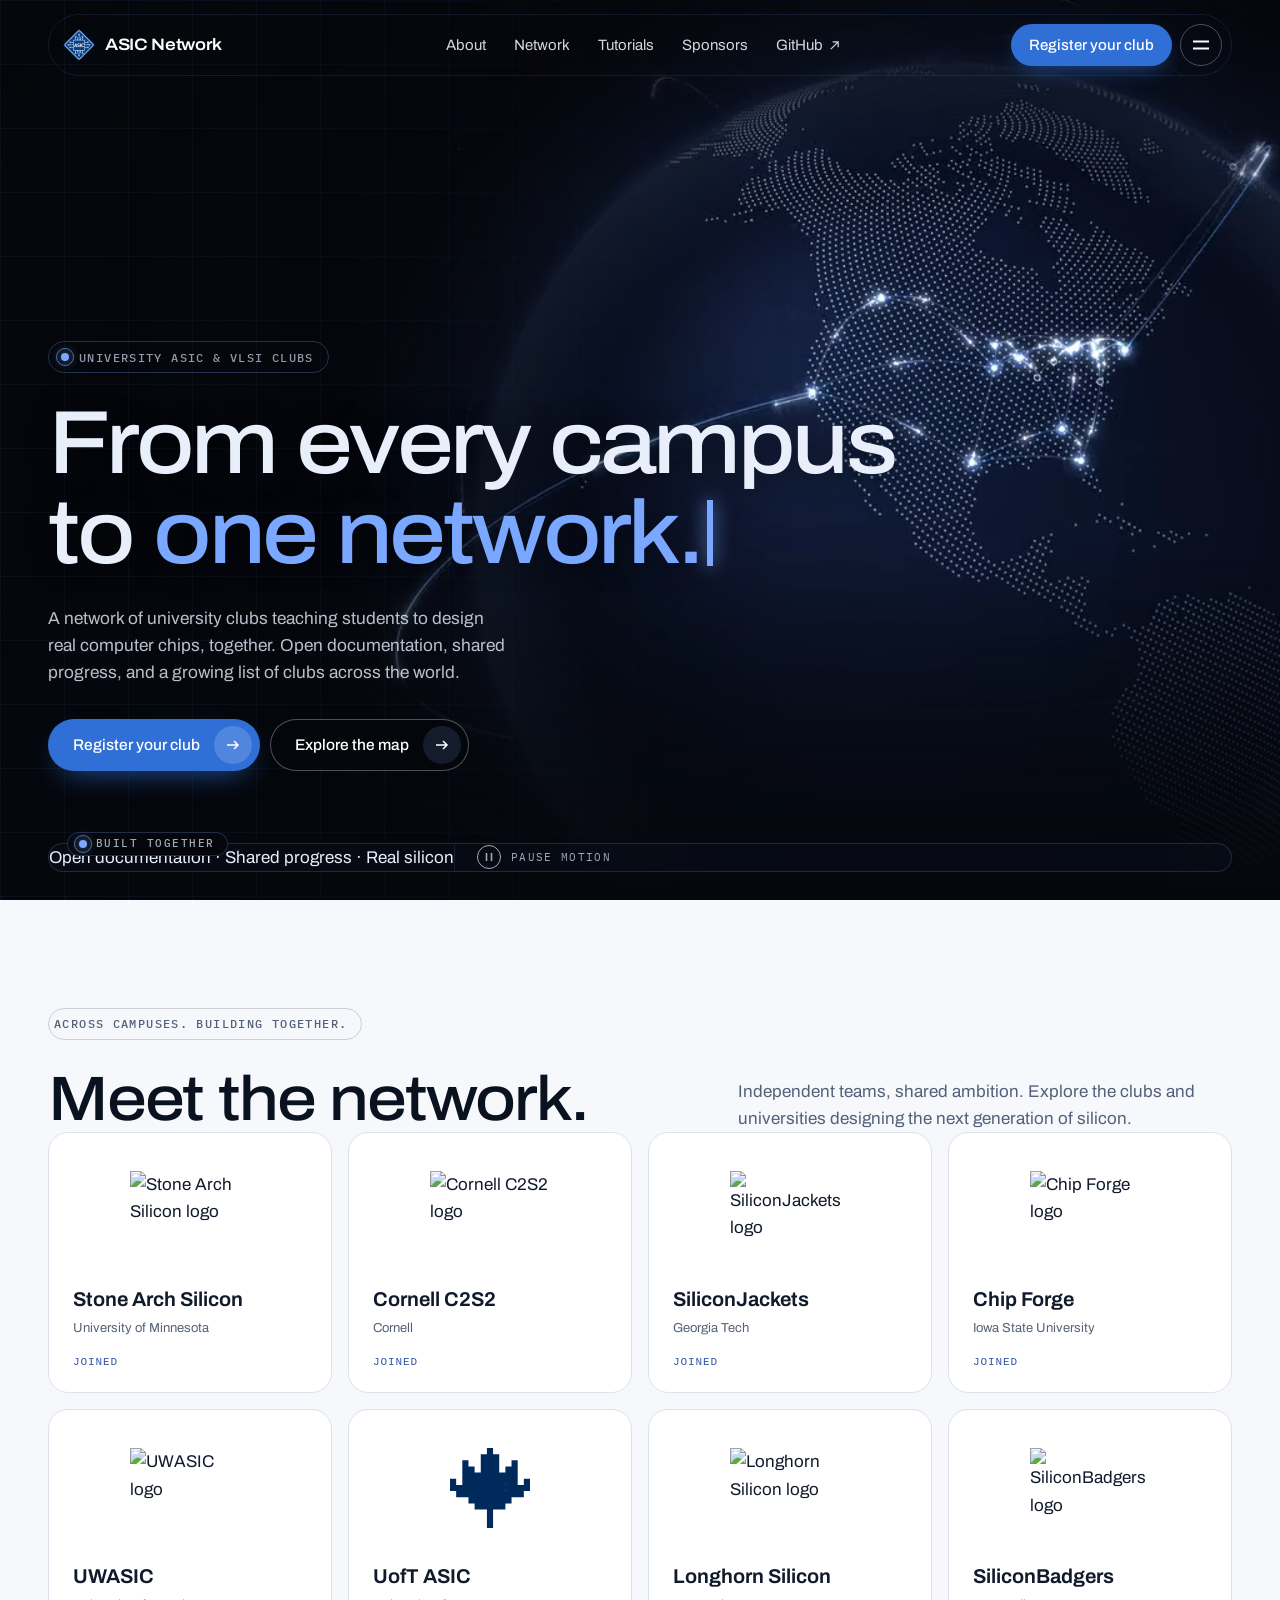
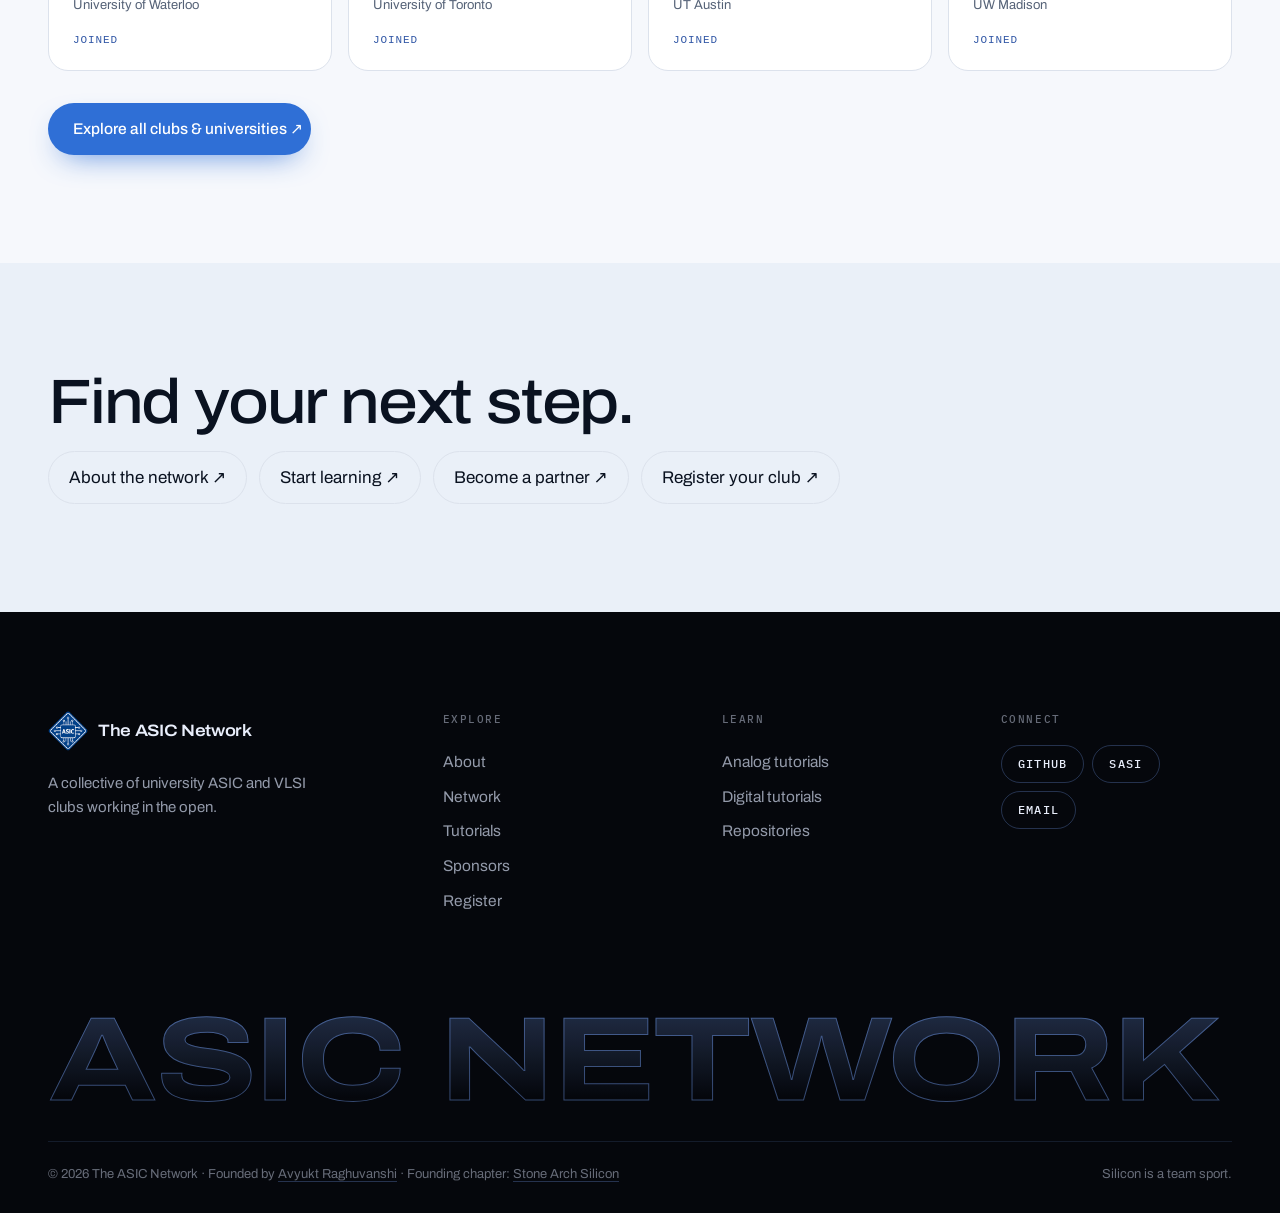
==== commit 4f729fe3: "Split homepage into six pages and showcase member club logos Preserve the globe hero and existing de" ====
--- a/index.html
+++ b/index.html
@@ -3,14 +3,14 @@
 <head>
 <meta charset="UTF-8" />
 <meta name="viewport" content="width=device-width, initial-scale=1.0" />
-<title>The ASIC Network // University ASIC &amp; VLSI Clubs</title>
-<meta name="description" content="The ASIC Network is a collective of university ASIC and VLSI clubs working in the open. Shared documentation, biweekly updates, and a community. Register your club to join." />
+<title>University ASIC &amp; VLSI Clubs | ASIC Network</title>
+<meta name="description" content="A global community of university chip-design clubs. Meet the teams, explore open tutorials, and join the ASIC Network." />
 
 <link rel="canonical" href="https://asicnetwork.net/" />
 
 <!-- Open Graph -->
-<meta property="og:title" content="The ASIC Network // University ASIC & VLSI Clubs" />
-<meta property="og:description" content="A collective of university ASIC and VLSI clubs working in the open. Shared documentation, biweekly updates, and a community." />
+<meta property="og:title" content="University ASIC &amp; VLSI Clubs | ASIC Network" />
+<meta property="og:description" content="A global community of university chip-design clubs. Meet the teams, explore open tutorials, and join the ASIC Network." />
 <meta property="og:image" content="https://asicnetwork.net/banner.png" />
 <meta property="og:url" content="https://asicnetwork.net/" />
 <meta property="og:type" content="website" />
@@ -44,7 +44,7 @@
 <link rel="preload" href="assets/IBMPlexMono-Medium.woff2" as="font" type="font/woff2" crossorigin />
 <link rel="stylesheet" href="assets/site.css" />
 <script>document.documentElement.className = 'js';</script>
-</head>
+<style>.subpage main>section:first-child{padding-top:160px;min-height:70vh}.nav-link[aria-current="page"]{text-decoration:underline;text-underline-offset:7px}.club-grid{display:grid;grid-template-columns:repeat(4,minmax(0,1fr));gap:16px}.club-card{display:flex;flex-direction:column;background:#fff;color:#101a2b;border:1px solid #dce2ec;border-radius:20px;padding:24px;text-decoration:none;transition:transform .2s,border-color .2s}.club-card:hover{transform:translateY(-4px);border-color:#2c66ee}.club-card:focus-visible{outline:3px solid #2c66ee;outline-offset:4px}.club-logo{height:108px;display:flex;align-items:center;justify-content:center;margin-bottom:22px}.club-logo img{object-fit:contain;width:120px;height:80px}.club-name{font-size:20px;font-weight:650;line-height:1.25}.club-university{font-size:13px;line-height:1.5;color:#556277;margin-top:7px}.club-status{font:11px monospace;text-transform:uppercase;letter-spacing:.08em;color:#3157a6;margin-top:18px}.directory-label{font-size:18px;margin:36px 0 18px}.page-heading{font-size:clamp(38px,6vw,80px);letter-spacing:-.04em;line-height:1.05;margin:0 0 30px}.home-links{display:flex;gap:12px;flex-wrap:wrap;padding-top:16px}.home-links a{border:1px solid #dce2ec;border-radius:40px;padding:12px 20px}.subpage #statement .w{opacity:1;color:inherit}@media(max-width:900px){.club-grid{grid-template-columns:repeat(3,minmax(0,1fr))}}@media(max-width:650px){.club-grid{grid-template-columns:repeat(2,minmax(0,1fr))}.club-card{padding:16px}.club-name{font-size:17px}.club-logo{height:90px}.subpage main>section:first-child{padding-top:120px}}@media(prefers-reduced-motion:reduce){.club-card{transition:none}.club-card:hover{transform:none}}</style></head>
 <body>
 
 <a class="skip-link" href="#main">Skip to content</a>
@@ -53,20 +53,20 @@
 <!-- HEADER: a floating capsule -->
 <header class="site-header" id="siteHeader">
   <nav class="nav" id="nav" aria-label="Main navigation">
-    <a class="brand" href="#top" aria-label="The ASIC Network, back to top">
+    <a class="brand" href="index.html" aria-label="The ASIC Network home">
       <img src="assets/logo-256.png" alt="" width="32" height="32" />
       <span class="brand-name">ASIC Network</span>
     </a>
     <div class="nav-links">
-      <a class="nav-link" href="#about">About</a>
-      <a class="nav-link" href="#network">Network</a>
-      <a class="nav-link" href="#tutorials">Tutorials</a>
-      <a class="nav-link" href="#sponsors">Sponsors</a>
+      <a class="nav-link" href="about.html">About</a>
+      <a class="nav-link" href="network.html">Network</a>
+      <a class="nav-link" href="tutorials.html">Tutorials</a>
+      <a class="nav-link" href="sponsors.html">Sponsors</a>
       <a class="nav-link" data-link="github" href="https://github.com/ASIC-Network" target="_blank" rel="noopener">GitHub
         <svg viewBox="0 0 12 12" aria-hidden="true"><path d="M2 10L10 2M4 2h6v6" stroke="currentColor" stroke-width="1.3" fill="none"/></svg></a>
     </div>
     <div class="nav-actions">
-      <a class="nav-cta" href="#join">Register<span class="cta-long">&nbsp;your club</span></a>
+      <a class="nav-cta" href="register.html">Register<span class="cta-long">&nbsp;your club</span></a>
       <button class="nav-menu" id="menuToggle" type="button" aria-label="Open menu" aria-controls="menu" aria-expanded="false"><span></span></button>
     </div>
   </nav>
@@ -75,7 +75,7 @@
 <!-- FULL-SCREEN MENU -->
 <div class="menu" id="menu" role="dialog" aria-modal="true" aria-label="Site menu">
   <div class="menu-top">
-    <a class="brand" href="#top" data-close>
+    <a class="brand" href="index.html" data-close>
       <img src="assets/logo-256.png" alt="" width="32" height="32" />
       <span class="brand-name">ASIC Network</span>
     </a>
@@ -85,11 +85,11 @@
   </div>
   <div class="menu-body">
     <ul class="menu-main">
-      <li><a href="#about" data-close><span class="idx">01</span>About</a></li>
-      <li><a href="#network" data-close><span class="idx">02</span>Network</a></li>
-      <li><a href="#tutorials" data-close><span class="idx">03</span>Tutorials</a></li>
-      <li><a href="#sponsors" data-close><span class="idx">04</span>Sponsors</a></li>
-      <li><a href="#join" data-close><span class="idx">05</span>Register</a></li>
+      <li><a href="about.html" data-close><span class="idx">01</span>About</a></li>
+      <li><a href="network.html" data-close><span class="idx">02</span>Network</a></li>
+      <li><a href="tutorials.html" data-close><span class="idx">03</span>Tutorials</a></li>
+      <li><a href="sponsors.html" data-close><span class="idx">04</span>Sponsors</a></li>
+      <li><a href="register.html" data-close><span class="idx">05</span>Register</a></li>
     </ul>
     <div class="menu-side">
       <div>
@@ -108,10 +108,7 @@
   </div>
 </div>
 
-<main id="main">
-
-<!-- HERO: the globe film shows the real network (see README for re-rendering it) -->
-<section class="hero theme-dark" id="top" data-nav="dark">
+<main id="main"><section class="hero theme-dark" id="top" data-nav="dark">
   <div class="hero-media" aria-hidden="true">
     <video class="hero-video" id="heroVideo" muted loop playsinline preload="none" disablepictureinpicture>
       <source src="assets/hero-mobile.mp4" type='video/mp4; codecs="avc1.640029"' media="(max-aspect-ratio: 3/4)" />
@@ -131,21 +128,16 @@
     </h1>
     <p class="hero-lead">A network of university clubs teaching students to design real computer chips, together. Open documentation, shared progress, and a growing list of clubs across the world.</p>
     <div class="hero-cta">
-      <a class="btn btn-primary" href="#join">Register your club
+      <a class="btn btn-primary" href="register.html">Register your club
         <i class="btn-ic"><svg viewBox="0 0 14 14" aria-hidden="true"><path d="M1 7h11M8 3l4 4-4 4" stroke="currentColor" stroke-width="1.5" fill="none"/></svg></i></a>
-      <a class="btn btn-ghost" href="#network">Explore the map
+      <a class="btn btn-ghost" href="network.html">Explore the map
         <i class="btn-ic"><svg viewBox="0 0 14 14" aria-hidden="true"><path d="M1 7h11M8 3l4 4-4 4" stroke="currentColor" stroke-width="1.5" fill="none"/></svg></i></a>
     </div>
 
     <!-- live numbers: filled in from the map data once it loads -->
     <div class="telemetry">
-      <span class="tm-live"><span class="node" aria-hidden="true"></span>Live from the network</span>
-      <dl class="tm-grid">
-        <div class="tm"><dt>Universities joined</dt><dd data-stat="joined">--</dd></div>
-        <div class="tm"><dt>Countries</dt><dd data-stat="countries">--</dd></div>
-        <div class="tm"><dt>Continents</dt><dd data-stat="continents">--</dd></div>
-        <div class="tm"><dt>Joining now</dt><dd data-stat="progress">--</dd></div>
-      </dl>
+      <span class="tm-live"><span class="node" aria-hidden="true"></span>Built together</span>
+      <p style="margin:0">Open documentation · Shared progress · Real silicon</p>
       <button class="motion-btn" id="motionBtn" type="button" aria-pressed="false">
         <i aria-hidden="true">
           <svg class="ic-pause" viewBox="0 0 8 8"><path d="M1.5 0v8M6.5 0v8" stroke="currentColor" stroke-width="1.6"/></svg>
@@ -155,224 +147,14 @@
       </button>
     </div>
   </div>
-</section>
-
-<!-- ABOUT -->
-<section class="sec theme-light" id="about" data-nav="light">
-  <div class="wrap">
-    <p class="tag reveal"><span class="ix">01</span>What it is</p>
-    <p class="statement-text" id="statement">Chip design is hard to break into and easy to do alone. We make it a team <span class="nowrap">sport<span class="accent">.</span></span></p>
-
-    <div class="cards4">
-      <article class="card reveal">
-        <div class="card-top"><span class="ic"><svg viewBox="0 0 24 24" aria-hidden="true"><path d="M6 2.5h8l4.5 4.5v14.5H6z"/><path d="M14 2.5V7h4.5"/><path d="M9 11.5h6.5M9 15h6.5M9 18.5h4"/></svg></span><span class="idx">01</span></div>
-        <h3>Documentation</h3><p>Open, shared docs. Tooling notes, design flows, and guides any member club can use and contribute to.</p>
-      </article>
-      <article class="card reveal" data-d="1">
-        <div class="card-top"><span class="ic"><svg viewBox="0 0 24 24" aria-hidden="true"><path d="M20 12a8 8 0 0 1-14.2 5"/><path d="M4 12a8 8 0 0 1 14.2-5"/><path d="M18.5 3v4.2h-4.2M5.5 21v-4.2h4.2"/></svg></span><span class="idx">02</span></div>
-        <h3>Biweekly updates</h3><p>Every two weeks clubs share progress and blockers. A simple rhythm to keep things moving and learn from each other.</p>
-      </article>
-      <article class="card reveal" data-d="2">
-        <div class="card-top"><span class="ic"><svg viewBox="0 0 24 24" aria-hidden="true"><circle cx="6.5" cy="5" r="2.2"/><circle cx="6.5" cy="19" r="2.2"/><circle cx="17.5" cy="7.5" r="2.2"/><path d="M6.5 7.2v9.6M17.5 9.7c0 4.6-5.4 4.4-9.3 7.6"/></svg></span><span class="idx">03</span></div>
-        <h3>Open on GitHub</h3><p>Everything lives in the open. Fork the repos, file issues, send pull requests.</p>
-      </article>
-      <article class="card reveal" data-d="3">
-        <div class="card-top"><span class="ic"><svg viewBox="0 0 24 24" aria-hidden="true"><path d="M4 5h16v11H10l-6 4.5z"/><path d="M8 9.2h8M8 12.4h5"/></svg></span><span class="idx">04</span></div>
-        <h3>Community</h3><p>A shared Discord where clubs talk day to day. Register your club to get an invite.</p>
-      </article>
-    </div>
-
-    <div class="about-foot reveal">
-      <p class="lead">Independent student groups, working in the open and sharing what we learn. No gatekeeping, no silos. Just one signal across clubs building together.</p>
-      <p class="founder">Founded by <a class="link" href="https://raghuavy.github.io/">Avyukt Raghuvanshi</a> at the University of Minnesota, where <a class="link" href="https://stone-arch-silicon.github.io/stone-arch-silicon/">Stone Arch Silicon</a> is the founding chapter.</p>
-    </div>
-  </div>
-</section>
-
-<!-- NETWORK MAP (data and behaviour are in the script at the bottom) -->
-<section class="sec theme-dark" id="network" data-nav="dark">
-  <div class="sec-grid" aria-hidden="true"></div>
-  <div class="wrap">
-    <div class="sec-head">
-      <p class="tag reveal"><span class="ix">02</span>Topology</p>
-      <h2 class="h2 reveal">Connected universities.</h2>
-      <p class="lead reveal" data-d="1">Every university is pinned to its real location. Filled nodes have joined; hollow ones are in progress. Drag to pan, scroll or pinch to zoom, and click a node for details. Universities too close to tell apart group into one numbered marker.</p>
-    </div>
-    <div class="net-card reveal">
-      <div class="net-bar"><span class="live-dot" aria-hidden="true"></span><span class="net-stats" id="net-stats">Loading network stats…</span></div>
-      <div id="netmesh" aria-label="Interactive map of universities in the ASIC Network">
-        <div class="map-controls">
-          <button type="button" class="map-btn" id="map-zoom-in" aria-label="Zoom in">+</button>
-          <button type="button" class="map-btn" id="map-zoom-out" aria-label="Zoom out">&minus;</button>
-          <button type="button" class="map-btn map-reset" id="map-reset" aria-label="Reset view" title="Reset view">⟲</button>
-        </div>
-      </div>
-      <div class="net-legend">
-        <span><i class="conn"></i>Joined</span>
-        <span><i class="prog"></i>In progress</span>
-        <span><i class="link"></i>Connection</span>
-        <span><i class="clus"></i>Several here, click to list</span>
-      </div>
-    </div>
-  </div>
-</section>
-
-<!-- TUTORIALS -->
-<section class="sec theme-paper" id="tutorials" data-nav="light">
-  <div class="wrap">
-    <div class="sec-head">
-      <p class="tag reveal"><span class="ix">03</span>Learn</p>
-      <h2 class="h2 reveal">Two tracks. <span class="nowrap">Free for anyone.</span></h2>
-      <p class="lead reveal" data-d="1">Both written by the network. Start at the first page and work forward: no prior tool experience assumed. Everything lives on GitHub with the rest of our docs, so if something is wrong or missing, open an issue or send a pull request.</p>
-    </div>
-    <div class="tracks">
-      <a class="track reveal" href="https://asic-network.github.io/analog-tutorials/" target="_blank" rel="noopener">
-        <!-- an inverting op-amp stage -->
-        <svg class="track-art" viewBox="0 0 260 170" aria-hidden="true">
-          <path d="M112 46v78l70-39z"/>
-          <path d="M120 66h10M125 61v10M120 104h10"/>
-          <path d="M14 66h22l4-7 7 14 7-14 7 14 7-14 7 14 4-7h32"/>
-          <path d="M112 104H86v18M78 122h16M81 127h10M84 132h4"/>
-          <path d="M182 85h62"/>
-          <path d="M98 66V24h32l4-7 7 14 7-14 7 14 7-14 7 14 4-7h32v61"/>
-          <circle class="fill" cx="98" cy="66" r="3"/><circle class="fill" cx="211" cy="85" r="3"/>
-          <circle cx="14" cy="66" r="4"/><circle cx="244" cy="85" r="4"/>
-          <text x="10" y="92">v_in</text><text x="214" y="112">v_out</text>
-        </svg>
-        <span class="idx">Track 01</span>
-        <h3>Analog</h3>
-        <p>Schematic capture, device sizing, simulation, and layout. The path from a single transistor to a working analog block.</p>
-        <span class="go">Open the analog tutorials <span aria-hidden="true">↗</span></span>
-      </a>
-      <a class="track reveal" data-d="1" href="https://asic-network.github.io/digital-tutorials/" target="_blank" rel="noopener">
-        <!-- a NAND gate feeding a flip-flop, with its clock -->
-        <svg class="track-art" viewBox="0 0 260 170" aria-hidden="true">
-          <path d="M44 30v60h26a30 30 0 0 0 0-60z"/>
-          <circle cx="105" cy="60" r="5"/>
-          <path d="M8 44h36M8 76h36M110 60h40"/>
-          <rect x="150" y="34" width="62" height="78" rx="4"/>
-          <path d="M150 96l9 7-9 7"/>
-          <path d="M212 52h40"/>
-          <text x="158" y="58">D</text><text x="194" y="58">Q</text>
-          <path d="M120 104h30"/>
-          <path d="M8 150h18v-18h18v18h18v-18h18v18h18v-18h18v18h18v-18h18v18h18v-18h18v18h18"/>
-          <circle class="fill" cx="120" cy="104" r="3"/><path d="M120 104v28"/>
-          <circle cx="8" cy="44" r="4"/><circle cx="8" cy="76" r="4"/><circle cx="252" cy="52" r="4"/>
-        </svg>
-        <span class="idx">Track 02</span>
-        <h3>Digital</h3>
-        <p>RTL, synthesis, place and route, and signoff. The path from Verilog you have written to a layout you can hand off.</p>
-        <span class="go">Open the digital tutorials <span aria-hidden="true">↗</span></span>
-      </a>
-    </div>
-  </div>
-</section>
-
-<!-- SPONSORS -->
-<section class="sec theme-light" id="sponsors" data-nav="light">
-  <div class="wrap">
-    <div class="sec-head">
-      <p class="tag reveal"><span class="ix">04</span>Sponsors</p>
-      <h2 class="h2 reveal">Support student <span class="nowrap">chip design.</span></h2>
-      <p class="lead reveal" data-d="1">The ASIC Network connects active student hardware clubs across North America, Europe, and Asia. Every new chapter we onboard naturally extends the reach of our existing partners. We keep the partner list small and deliberate: the trust of our member clubs is our most important asset, so we are highly selective about who we work with.</p>
-    </div>
-
-    <div class="tiers">
-      <article class="tier reveal">
-        <span class="idx"><b>Talent partner</b><span>01</span></span>
-        <h3>Recruiting pipeline</h3>
-        <p>Students in the ASIC Network do real chip design, not coursework. When you post roles through the network, chapter leads surface candidates they know personally and would vouch for. You get a curated shortlist instead of a resume drop. Students get interviews with companies that actually understand hardware hiring.</p>
-        <dl class="give-get">
-          <div><dt>What you enable</dt><dd>A stronger signal between serious students and the teams that need them.</dd></div>
-          <div><dt>What you earn</dt><dd>Warm referrals from people embedded in a community you do not have to build yourself.</dd></div>
-        </dl>
-      </article>
-      <article class="tier reveal" data-d="1">
-        <span class="idx"><b>Tooling partner</b><span>02</span></span>
-        <h3>Ecosystem reach</h3>
-        <p>The biggest gap between school and industry is professional tool fluency. Tooling partners support workshops and standardized flows so students train on real EDA environments. They graduate ready to contribute in your stack from day one.</p>
-        <dl class="give-get">
-          <div><dt>What you enable</dt><dd>Engineers who are already productive in professional tools before they walk in the door.</dd></div>
-          <div><dt>What you earn</dt><dd>Future hires and users who instinctively reach for your platform because it is what they learned on.</dd></div>
-        </dl>
-      </article>
-      <article class="tier reveal" data-d="2">
-        <span class="idx"><b>Silicon partner</b><span>03</span></span>
-        <h3>Tape-out support</h3>
-        <p>Most student designs never leave a simulator. Silicon partners make the best projects real by funding tape-outs. Every chip is openly documented: PDK used, what worked, what did not. Transparent, student-generated evidence of your platform's real-world performance.</p>
-        <dl class="give-get">
-          <div><dt>What you enable</dt><dd>Students who have actually taped out and tested silicon.</dd></div>
-          <div><dt>What you earn</dt><dd>Credible, independently created case studies that show your technology works in student hands. Proof that is hard to fake and valuable for outreach.</dd></div>
-        </dl>
-      </article>
-    </div>
-
-    <div class="pitch theme-dark reveal" data-nav="dark">
-      <div>
-        <h3>Partner early.</h3>
-        <p>We are actively expanding with some of the strongest student hardware communities globally. Partnering early means your reach grows into every new chapter we onboard, automatically and with no contracts to revisit. If your company is serious about working with the next generation of hardware talent, we would like to talk.</p>
-      </div>
-      <a class="btn btn-primary" href="mailto:theasicnetwork@gmail.com">Get in touch
-        <i class="btn-ic"><svg viewBox="0 0 14 14" aria-hidden="true"><path d="M1 7h11M8 3l4 4-4 4" stroke="currentColor" stroke-width="1.5" fill="none"/></svg></i></a>
-    </div>
-  </div>
-</section>
-
-<!-- REGISTER -->
-<section class="sec theme-paper" id="join" data-nav="light">
-  <div class="wrap">
-    <div class="sec-head">
-      <p class="tag reveal"><span class="ix">05</span>Register</p>
-      <h2 class="h2 reveal">Register your club.</h2>
-      <p class="lead reveal" data-d="1">Got an ASIC or VLSI club at your university? Fill out the form and we'll get you plugged into the network.</p>
-    </div>
-    <div class="reg-grid">
-      <div class="form-card reveal">
-        <div class="form-bar"><span class="live-dot" aria-hidden="true"></span>Club registration</div>
-        <!-- Google Form embed. To swap forms later, replace the form ID in this src and keep
-             ?embedded=true. Adjust .form-card iframe height in assets/site.css if the form changes length. -->
-        <iframe
-          src="https://docs.google.com/forms/d/e/1FAIpQLSflbERWWHGI1t2lAvL9D0qajOG1BFYtJWLG4QwET6pyKQwEzg/viewform?embedded=true"
-          title="ASIC Network club registration form"
-          loading="lazy">Loading the form&hellip;</iframe>
-      </div>
-      <aside class="reg-side reveal" data-d="1">
-        <h3 class="side-h">How it works</h3>
-        <ol class="steps">
-          <li><span class="step-n">01</span><p>Fill in your <b>university</b>, <b>club</b>, and a contact.</p></li>
-          <li><span class="step-n">02</span><p>We get your registration and review it.</p></li>
-          <li><span class="step-n">03</span><p>You get a <b>Discord invite</b> and your club joins the network.</p></li>
-          <li><span class="step-n">04</span><p>Start sharing <b>docs</b> and <b>biweekly updates</b>.</p></li>
-        </ol>
-        <a class="btn btn-ghost ne" data-link="github" href="https://github.com/ASIC-Network" target="_blank" rel="noopener">View the repos on GitHub
-          <i class="btn-ic"><svg viewBox="0 0 14 14" aria-hidden="true"><path d="M3 11L11 3M5 3h6v6" stroke="currentColor" stroke-width="1.5" fill="none"/></svg></i></a>
-        <p class="fine">Joining the Discord is what plugs your club in. That's where new clubs are tracked and onboarded.</p>
-      </aside>
-    </div>
-
-    <div class="launch theme-dark reveal" data-nav="dark">
-      <div>
-        <h2>Bring your club <em>online.</em></h2>
-        <p>Questions about joining or sponsoring? Email us, or come build with us on GitHub.</p>
-      </div>
-      <div class="launch-cta">
-        <a class="btn btn-primary" href="mailto:theasicnetwork@gmail.com">Email us
-          <i class="btn-ic"><svg viewBox="0 0 14 14" aria-hidden="true"><path d="M1 7h11M8 3l4 4-4 4" stroke="currentColor" stroke-width="1.5" fill="none"/></svg></i></a>
-        <a class="btn btn-ghost ne" data-link="github" href="https://github.com/ASIC-Network" target="_blank" rel="noopener">GitHub
-          <i class="btn-ic"><svg viewBox="0 0 14 14" aria-hidden="true"><path d="M3 11L11 3M5 3h6v6" stroke="currentColor" stroke-width="1.5" fill="none"/></svg></i></a>
-      </div>
-    </div>
-  </div>
-</section>
-
-</main>
+</section><section class="sec theme-light" data-nav="light"><div class="wrap"><div class="sec-head"><p class="tag">Across campuses. Building together.</p><h2 class="h2">Meet the network.</h2><p class="lead">Independent teams, shared ambition. Explore the clubs and universities designing the next generation of silicon.</p></div><div class="club-grid"><a class="club-card" data-university="University of Minnesota" href="https://stone-arch-silicon.github.io/stone-arch-silicon/" target="_blank" rel="noopener"><div class="club-logo"><img src="https://stone-arch-silicon.github.io/stone-arch-silicon/assets/logo.png" alt="Stone Arch Silicon logo" width="120" height="80" loading="lazy" onerror="this.hidden=true" /></div><span class="club-name">Stone Arch Silicon</span><span class="club-university">University of Minnesota</span><span class="club-status">Joined</span></a><a class="club-card" data-university="Cornell" href="https://www.c2s2.dev/" target="_blank" rel="noopener"><div class="club-logo"><img src="https://www.c2s2.dev/static/media/logo.6f1691a7c4eceae71851.png" alt="Cornell C2S2 logo" width="120" height="80" loading="lazy" onerror="this.hidden=true" /></div><span class="club-name">Cornell C2S2</span><span class="club-university">Cornell</span><span class="club-status">Joined</span></a><a class="club-card" data-university="Georgia Tech" href="https://siliconjackets.gt/" target="_blank" rel="noopener"><div class="club-logo"><img src="https://siliconjackets.gt/wp-content/uploads/2023/12/SJ_Logo.png" alt="SiliconJackets logo" width="120" height="80" loading="lazy" onerror="this.hidden=true" /></div><span class="club-name">SiliconJackets</span><span class="club-university">Georgia Tech</span><span class="club-status">Joined</span></a><a class="club-card" data-university="Iowa State University" href="https://git.ece.iastate.edu/isu-chip-fab" target="_blank" rel="noopener"><div class="club-logo"><img src="https://git.ece.iastate.edu/uploads/-/system/group/avatar/12149/current.jpg?v=1774533002" alt="Chip Forge logo" width="120" height="80" loading="lazy" onerror="this.hidden=true" /></div><span class="club-name">Chip Forge</span><span class="club-university">Iowa State University</span><span class="club-status">Joined</span></a><a class="club-card" data-university="University of Waterloo" href="https://uwasic.com/" target="_blank" rel="noopener"><div class="club-logo"><img src="https://uwaterloo.ca/sedra-student-design-centre/sites/default/files/uploads/images/uwasic-logo.png" alt="UWASIC logo" width="120" height="80" loading="lazy" onerror="this.hidden=true" /></div><span class="club-name">UWASIC</span><span class="club-university">University of Waterloo</span><span class="club-status">Joined</span></a><a class="club-card" data-university="University of Toronto" href="https://uoftasic.com/" target="_blank" rel="noopener"><div class="club-logo"><img src="data:image/svg+xml,%3Csvg%20xmlns%3D%22http%3A%2F%2Fwww.w3.org%2F2000%2Fsvg%22%20class%3D%22brand__mark%22%20viewBox%3D%220%200%2013%2013%22%20role%3D%22img%22%20aria-label%3D%22UofT%20ASIC%22%20focusable%3D%22false%22%3E%3Cpath%20fill%3D%22%23002a5c%22%20d%3D%22M6%200h1v1h-1zM5%201h1v1h-1zM6%201h1v1h-1zM7%201h1v1h-1zM2%202h1v1h-1zM5%202h1v1h-1zM6%202h1v1h-1zM7%202h1v1h-1zM10%202h1v1h-1zM2%203h1v1h-1zM3%203h1v1h-1zM5%203h1v1h-1zM6%203h1v1h-1zM7%203h1v1h-1zM9%203h1v1h-1zM10%203h1v1h-1zM2%204h1v1h-1zM3%204h1v1h-1zM4%204h1v1h-1zM5%204h1v1h-1zM6%204h1v1h-1zM7%204h1v1h-1zM8%204h1v1h-1zM9%204h1v1h-1zM10%204h1v1h-1zM0%205h1v1h-1zM2%205h1v1h-1zM3%205h1v1h-1zM4%205h1v1h-1zM5%205h1v1h-1zM6%205h1v1h-1zM7%205h1v1h-1zM8%205h1v1h-1zM9%205h1v1h-1zM10%205h1v1h-1zM12%205h1v1h-1zM0%206h1v1h-1zM1%206h1v1h-1zM2%206h1v1h-1zM3%206h1v1h-1zM4%206h1v1h-1zM5%206h1v1h-1zM6%206h1v1h-1zM7%206h1v1h-1zM8%206h1v1h-1zM9%206h1v1h-1zM10%206h1v1h-1zM11%206h1v1h-1zM12%206h1v1h-1zM1%207h1v1h-1zM2%207h1v1h-1zM3%207h1v1h-1zM4%207h1v1h-1zM5%207h1v1h-1zM6%207h1v1h-1zM7%207h1v1h-1zM8%207h1v1h-1zM9%207h1v1h-1zM10%207h1v1h-1zM11%207h1v1h-1zM3%208h1v1h-1zM4%208h1v1h-1zM5%208h1v1h-1zM6%208h1v1h-1zM7%208h1v1h-1zM8%208h1v1h-1zM9%208h1v1h-1zM4%209h1v1h-1zM5%209h1v1h-1zM6%209h1v1h-1zM7%209h1v1h-1zM8%209h1v1h-1zM6%2010h1v1h-1zM6%2011h1v1h-1zM6%2012h1v1h-1z%22%3E%3C%2Fpath%3E%3C%2Fsvg%3E" alt="UofT ASIC logo" width="120" height="80" loading="lazy" onerror="this.hidden=true" /></div><span class="club-name">UofT ASIC</span><span class="club-university">University of Toronto</span><span class="club-status">Joined</span></a><a class="club-card" data-university="UT Austin" href="https://github.com/LonghornSilicon" target="_blank" rel="noopener"><div class="club-logo"><img src="https://avatars.githubusercontent.com/u/276761308?s=200&amp;v=4" alt="Longhorn Silicon logo" width="120" height="80" loading="lazy" onerror="this.hidden=true" /></div><span class="club-name">Longhorn Silicon</span><span class="club-university">UT Austin</span><span class="club-status">Joined</span></a><a class="club-card" data-university="UW Madison" href="https://siliconbadgers.com/" target="_blank" rel="noopener"><div class="club-logo"><img src="https://siliconbadgers.com/assets/img/logo.png" alt="SiliconBadgers logo" width="120" height="80" loading="lazy" onerror="this.hidden=true" /></div><span class="club-name">SiliconBadgers</span><span class="club-university">UW Madison</span><span class="club-status">Joined</span></a></div><p style="margin-top:32px"><a class="btn btn-primary" href="network.html">Explore all clubs &amp; universities ↗</a></p></div></section><section class="sec theme-paper" data-nav="light"><div class="wrap"><h2 class="h2">Find your next step.</h2><div class="home-links"><a href="about.html">About the network ↗</a><a href="tutorials.html">Start learning ↗</a><a href="sponsors.html">Become a partner ↗</a><a href="register.html">Register your club ↗</a></div></div></section></main>
 
 <!-- FOOTER -->
 <footer class="footer theme-dark" data-nav="dark">
   <div class="wrap">
     <div class="footer-grid">
       <div>
-        <a class="brand" href="#top">
+        <a class="brand" href="index.html">
           <img src="assets/logo-256.png" alt="" width="40" height="40" />
           <span class="brand-name">The ASIC Network</span>
         </a>
@@ -380,11 +162,11 @@
       </div>
       <div class="f-links">
         <p class="f-h">Explore</p>
-        <a href="#about">About</a>
-        <a href="#network">Network</a>
-        <a href="#tutorials">Tutorials</a>
-        <a href="#sponsors">Sponsors</a>
-        <a href="#join">Register</a>
+        <a href="about.html">About</a>
+        <a href="network.html">Network</a>
+        <a href="tutorials.html">Tutorials</a>
+        <a href="sponsors.html">Sponsors</a>
+        <a href="register.html">Register</a>
       </div>
       <div class="f-links">
         <p class="f-h">Learn</p>
@@ -410,851 +192,5 @@
 </footer>
 
 <script src="assets/site.js"></script>
-<script>
-/* ============================================================
-   CONFIG — EDIT HERE
-   ============================================================ */
-const CONFIG = {
-  github:  "https://github.com/ASIC-Network",
-  discord: "https://discord.gg/REPLACE-ME",
-  universitiesCSV: "https://docs.google.com/spreadsheets/d/e/2PACX-1vSEe6u_V6wiWB_s7ybyFv8Z_RE4-5IRjR19GIsu5dUbLxPPdLOSMxOB12wsPwYKtcDrBExTvXZCwLeJ/pub?gid=0&single=true&output=csv",
-  peopleCSV: "https://docs.google.com/spreadsheets/d/e/2PACX-1vSEe6u_V6wiWB_s7ybyFv8Z_RE4-5IRjR19GIsu5dUbLxPPdLOSMxOB12wsPwYKtcDrBExTvXZCwLeJ/pub?gid=630240970&single=true&output=csv",
-};
-
-document.querySelectorAll('[data-link="github"]').forEach(a => a.href = CONFIG.github);
-document.querySelectorAll('[data-link="discord"]').forEach(a => a.href = CONFIG.discord);
-
-/* ============================================================
-   DATA-DRIVEN SECTIONS: edit the Google Sheet tabs that CONFIG
-   points at (published as CSV), not this code.
-   universities tab : university, label, status, lat, lng
-     - label is optional; it's the short name under the node.
-       Blank label falls back to a parenthetical in the name
-       (e.g. "(SNU)") or a truncated full name.
-     - a status containing "connect"/"complet"/"contact"
-       renders as a solid node; anything else (e.g.
-       "In progress") renders dashed/hollow
-   people tab       : name, university, description
-     - only feeds the network-map tooltips; matched to map
-       nodes by university name, so spelling must match between
-       the two tabs
-   ============================================================ */
-function parseCSV(text){
-  const rows = []; let row = [], f = "", q = false;
-  for (let i = 0; i < text.length; i++){
-    const c = text[i];
-    if (q){ if (c === '"'){ if (text[i+1] === '"'){ f += '"'; i++; } else q = false; } else f += c; }
-    else if (c === '"') q = true;
-    else if (c === ","){ row.push(f); f = ""; }
-    else if (c === "\n" || c === "\r"){ if (c === "\r" && text[i+1] === "\n") i++; row.push(f); f = ""; if (row.some(v => v.trim() !== "")) rows.push(row); row = []; }
-    else f += c;
-  }
-  row.push(f); if (row.some(v => v.trim() !== "")) rows.push(row);
-  const head = rows.shift().map(h => h.trim().toLowerCase());
-  return rows.map(r => Object.fromEntries(head.map((h, j) => [h, (r[j] || "").trim()])));
-}
-const esc = s => String(s).replace(/[&<>"']/g, m => ({"&":"&amp;","<":"&lt;",">":"&gt;",'"':"&quot;","'":"&#39;"}[m]));
-const uniKey = s => (s || "").toLowerCase().replace(/\s+/g, " ").trim();
-async function loadCSV(url){
-  const res = await fetch(url, { cache: "no-store" });
-  if (!res.ok) throw new Error("HTTP " + res.status);
-  return parseCSV(await res.text());
-}
-
-/* ---------- people (tooltip data for the network map) ---------- */
-async function loadPeople(){
-  try{ return (await loadCSV(CONFIG.peopleCSV)).filter(p => p.name); }
-  catch(e){ return []; }
-}
-
-// was: const WORLD_GEOJSON = {"type":"FeatureCollection", ...huge blob...};
-let WORLD_GEOJSON = null;
-async function loadWorldGeo(){
-  try{
-    const res = await fetch("world.geojson", { cache: "force-cache" });
-    if (!res.ok) throw new Error("HTTP " + res.status);
-    return await res.json();
-  } catch(e){ return { type: "FeatureCollection", features: [] }; } // fail gracefully: map still shows dots, just no land shapes
-}
-
-/* ---------- network map (GeoJSON + Mercator, no external deps) ---------- */
-async function buildMesh(people){
-  const host = document.getElementById("netmesh");
-  if (!host) return;
-
-    let unis;
-  try{
-    unis = (await loadCSV(CONFIG.universitiesCSV)).filter(u => u.university && u.lat && u.lng);
-  } catch(e){
-    host.innerHTML = '<div class="net-fallback">Could not load university data.</div>';
-    return;
-  }
-  if (!unis.length){ host.innerHTML = '<div class="net-fallback">No rows with lat/lng found.</div>'; return; }
-
-  const isConn = s => /join|connect|complet|contact/i.test(s || "");
-  const byUni = {};
-  (people || []).forEach(p => { const k = uniKey(p.university); if (k) (byUni[k] = byUni[k] || []).push(p.name); });
-
-  /* ---- SVG setup ---- */
-  const NS = "http://www.w3.org/2000/svg";
-  const svg = document.createElementNS(NS, "svg");
-  svg.style.cssText = "position:absolute;inset:0;width:100%;height:100%;display:block";
-  host.appendChild(svg);
-
-  const tip = document.createElement("div");
-  tip.className = "net-tooltip";
-  host.appendChild(tip);
-
-  /* ---- pan/zoom state ---- */
-  // We work in a 960x500 base canvas (classic D3 world size)
-  // and apply a single SVG transform for pan+zoom
-  const BASE_W = 960, BASE_H = 500;
-  let zoom = 1, offX = 0, offY = 0;
-
-  /* ---- Mercator helpers (matching d3-geo natural earth at 960x500) ---- */
-  // scale=153 matches the Natural Earth 110m at 960x500 with center [0,0]
-  const SCALE = 153;
-  const CX = BASE_W / 2, CY = BASE_H / 2 + 20; // shift slightly south
-
-  function project(lng, lat) {
-    const lam = lng * Math.PI / 180;
-    const phi = lat * Math.PI / 180;
-    const x = CX + SCALE * lam;
-    const sinPhi = Math.sin(phi);
-    const y = CY - SCALE * Math.log((1 + sinPhi) / (1 - sinPhi)) / 2;
-    return [x, y];
-  }
-
-  /* ---- GeoJSON path renderer ---- */
-  function geoPath(feature) {
-    const geom = feature.geometry;
-    if (!geom) return "";
-    const renderRing = ring => ring.map(([lng, lat], i) => {
-      const [x, y] = project(lng, lat);
-      return (i === 0 ? "M" : "L") + x.toFixed(2) + "," + y.toFixed(2);
-    }).join("") + "Z";
-    const renderPolygon = coords => coords.map(renderRing).join("");
-    if (geom.type === "Polygon") return renderPolygon(geom.coordinates);
-    if (geom.type === "MultiPolygon") return geom.coordinates.map(renderPolygon).join("");
-    return "";
-  }
-
-  /* ---- build SVG layers ---- */
-  // ocean
-  const ocean = document.createElementNS(NS, "rect");
-  ocean.setAttribute("width", "100%"); ocean.setAttribute("height", "100%");
-  ocean.setAttribute("class", "ocean");
-  svg.appendChild(ocean);
-
-  // zoomable group — everything inside scales together
-  const g = document.createElementNS(NS, "g");
-  g.setAttribute("id", "map-g");
-  svg.appendChild(g);
-
-  // graticule (30-degree grid)
-  const gratG = document.createElementNS(NS, "g");
-  gratG.setAttribute("class", "graticule");
-  g.appendChild(gratG);
-  for (const lat of [-60,-30,0,30,60]) {
-    const p = document.createElementNS(NS, "path");
-    let d = "";
-    for (let lng = -180; lng <= 180; lng += 3) {
-      const [x, y] = project(lng, lat);
-      d += (lng === -180 ? "M" : "L") + x.toFixed(1) + "," + y.toFixed(1);
-    }
-    p.setAttribute("d", d);
-    gratG.appendChild(p);
-  }
-  for (const lng of [-150,-120,-90,-60,-30,0,30,60,90,120,150,180]) {
-    const p = document.createElementNS(NS, "path");
-    let d = "";
-    for (let lat = -80; lat <= 82; lat += 3) {
-      const [x, y] = project(lng, lat);
-      d += (lat === -80 ? "M" : "L") + x.toFixed(1) + "," + y.toFixed(1);
-    }
-    p.setAttribute("d", d);
-    gratG.appendChild(p);
-  }
-
-  // land from real GeoJSON
-  const landG = document.createElementNS(NS, "g");
-  g.appendChild(landG);
-  WORLD_GEOJSON.features.forEach(f => {
-    const d = geoPath(f);
-    if (!d) return;
-    const p = document.createElementNS(NS, "path");
-    p.setAttribute("d", d);
-    p.setAttribute("class", "land");
-    landG.appendChild(p);
-  });
-
-  // connection lines: nearest-neighbor mesh instead of full mesh, much less cluttered as the network grows
-  const linesG = document.createElementNS(NS, "g");
-  g.appendChild(linesG);
-  const uniData = unis.map(u => {
-    const [x, y] = project(+u.lng, +u.lat);
-    return { u, x, y, conn: isConn(u.status), ppl: byUni[uniKey(u.university)] || [] };
-  });
-  const joined = uniData.filter(d => d.conn);
-  const prog   = uniData.filter(d => !d.conn);
-
-  function dist(a, b){ return Math.hypot(a.x - b.x, a.y - b.y); }
-  function drawLine(a, b, cls){
-    const l = document.createElementNS(NS, "line");
-    l.setAttribute("x1",a.x); l.setAttribute("y1",a.y);
-    l.setAttribute("x2",b.x); l.setAttribute("y2",b.y);
-    l.setAttribute("class",cls); linesG.appendChild(l);
-  }
-
-  // Continent bucketing from raw coordinates (geographic ranges, not a per-country lookup table)
-  function continentForPoint(lng, lat){
-    if (lat > 7 && lng > -30 && lng < 60) return "Europe";
-    if (lat <= 7 && lng > -25 && lng < 52) return "Africa";
-    if (lng >= 25 && lng <= 180 && lat >= 5) return "Asia";
-    if (lng >= 95 && lat < 5 && lat > -50) return "Oceania";
-    if (lat >= 7 && lng < -30) return "North America";
-    if (lat < 7 && lng < -30 && lng > -90) return "South America";
-    if (lat < 15 && lng <= -90) return "North America";
-    return "Other";
-  }
-  uniData.forEach(d => { d.continent = continentForPoint(+d.u.lng, +d.u.lat); });
-
-  // each joined node connects to its K nearest joined neighbors (deduped, since
-  // a connection drawn from either end looks the same)
-  const K_JOINED = 4;
-  const drawnPairs = new Set();
-  function pairKey(a, b){
-    return a.u.university < b.u.university
-      ? a.u.university + "|" + b.u.university
-      : b.u.university + "|" + a.u.university;
-  }
-  joined.forEach(a => {
-    const ranked = joined.filter(b => b !== a).sort((x, y) => dist(a, x) - dist(a, y));
-    ranked.slice(0, K_JOINED).forEach(b => {
-      const key = pairKey(a, b);
-      if (drawnPairs.has(key)) return;
-      drawnPairs.add(key);
-      drawLine(a, b, "conn-line");
-    });
-  });
-
-  // backbone pass: nearest-neighbor alone can leave separate clusters (e.g. one
-  // continent's nodes never linking to another continent's). Run a minimum
-  // spanning tree across all joined nodes and draw any edges it needs that
-  // aren't already present, guaranteeing every joined node is reachable from
-  // every other one through some path, without drawing a full mesh.
-  if (joined.length > 1){
-    const inTree = new Set([joined[0]]);
-    const remaining = new Set(joined.slice(1));
-    while (remaining.size){
-      let bestA = null, bestB = null, bestD = Infinity;
-      inTree.forEach(a => remaining.forEach(b => {
-        const d = dist(a, b);
-        if (d < bestD){ bestD = d; bestA = a; bestB = b; }
-      }));
-      const key = pairKey(bestA, bestB);
-      if (!drawnPairs.has(key)){
-        drawnPairs.add(key);
-        drawLine(bestA, bestB, "conn-line");
-      }
-      inTree.add(bestB);
-      remaining.delete(bestB);
-    }
-  }
-
-  // each in-progress node connects to its K nearest neighbors across the whole
-  // network (joined or in-progress), so in-progress universities read as part
-  // of the mesh too, not just spokes off a single joined node
-  const K_PROG = 3;
-  prog.forEach(p => {
-    const others = uniData.filter(d => d !== p);
-    const ranked = others.sort((x, y) => dist(p, x) - dist(p, y));
-    ranked.slice(0, K_PROG).forEach(b => {
-      const key = pairKey(p, b);
-      if (drawnPairs.has(key)) return;
-      drawnPairs.add(key);
-      // line style follows the far end: connecting to a joined node draws as
-      // a progress link, connecting two in-progress nodes draws the same way
-      drawLine(p, b, "prog-line");
-    });
-  });
-
-  // final backbone pass across EVERY university (joined and in-progress): the
-  // passes above can still leave an isolated continent unconnected if it only
-  // has in-progress nodes (e.g. a single university on its own continent with
-  // no nearby neighbors). Run one more minimum spanning tree over the whole
-  // network and add whatever edges are needed so every node, anywhere in the
-  // world, has some path into the rest of the network.
-  if (uniData.length > 1){
-    const inTree = new Set([uniData[0]]);
-    const remaining = new Set(uniData.slice(1));
-    while (remaining.size){
-      let bestA = null, bestB = null, bestD = Infinity;
-      inTree.forEach(a => remaining.forEach(b => {
-        const d = dist(a, b);
-        if (d < bestD){ bestD = d; bestA = a; bestB = b; }
-      }));
-      const key = pairKey(bestA, bestB);
-      if (!drawnPairs.has(key)){
-        drawnPairs.add(key);
-        // if either end is still-in-progress, draw it as a progress link
-        const cls = (bestA.conn && bestB.conn) ? "conn-line" : "prog-line";
-        drawLine(bestA, bestB, cls);
-      }
-      inTree.add(bestB);
-      remaining.delete(bestB);
-    }
-  }
-
-  // continent backbone: connect every continent directly to every other
-  // continent (closest pair of nodes between them), so the map visually shows
-  // every continent reaching every other continent, not just a single relay
-  // chain through whichever continent happens to sit in the middle.
-  const continents = {};
-  uniData.forEach(d => { (continents[d.continent] = continents[d.continent] || []).push(d); });
-  const continentNames = Object.keys(continents);
-  for (let i = 0; i < continentNames.length; i++){
-    for (let j = i + 1; j < continentNames.length; j++){
-      const groupA = continents[continentNames[i]];
-      const groupB = continents[continentNames[j]];
-      let bestA = null, bestB = null, bestD = Infinity;
-      groupA.forEach(a => groupB.forEach(b => {
-        const d = dist(a, b);
-        if (d < bestD){ bestD = d; bestA = a; bestB = b; }
-      }));
-      if (!bestA) continue;
-      const key = pairKey(bestA, bestB);
-      if (drawnPairs.has(key)) continue;
-      drawnPairs.add(key);
-      const cls = (bestA.conn && bestB.conn) ? "conn-line" : "prog-line";
-      drawLine(bestA, bestB, cls);
-    }
-  }
-
-  // nodes — live OUTSIDE the map transform group so we control their size manually
-  const nodesG = document.createElementNS(NS, "g");
-  svg.appendChild(nodesG);
-  let activeNode = null;
-  let activeCluster = null;
-  const isTouch = matchMedia("(pointer: coarse)").matches;
-
-  // Universities whose screen positions land within `threshold` px of each
-  // other get grouped into one clickable cluster instead of overlapping,
-  // unclickable dots. Grouping is transitive (connected components), not
-  // just nearest-pair, so a tight row of 5 schools becomes one cluster
-  // rather than 2-3 overlapping pairs.
-  function clusterPoints(data, threshold){
-    const n = data.length;
-    const parent = Array.from({ length: n }, (_, i) => i);
-    function find(x){ while (parent[x] !== x){ parent[x] = parent[parent[x]]; x = parent[x]; } return x; }
-    function union(a, b){ const ra = find(a), rb = find(b); if (ra !== rb) parent[ra] = rb; }
-    const t2 = threshold * threshold;
-    for (let i = 0; i < n; i++){
-      for (let j = i + 1; j < n; j++){
-        const dx = data[i]._sx - data[j]._sx, dy = data[i]._sy - data[j]._sy;
-        if (dx * dx + dy * dy < t2) union(i, j);
-      }
-    }
-    const groups = new Map();
-    for (let i = 0; i < n; i++){
-      const root = find(i);
-      if (!groups.has(root)) groups.set(root, []);
-      groups.get(root).push(i);
-    }
-    return [...groups.values()];
-  }
-
-  // Reusable pool of cluster-marker DOM elements so we don't recreate SVG
-  // nodes on every pan/zoom frame.
-  const clusterPool = [];
-  function getClusterEntry(i){
-    if (clusterPool[i]) return clusterPool[i];
-    const grp = document.createElementNS(NS, "g");
-    grp.setAttribute("class", "uni-cluster");
-    const hit = document.createElementNS(NS, "circle");
-    hit.setAttribute("class", "chit"); hit.setAttribute("fill", "transparent");
-    const circle = document.createElementNS(NS, "circle");
-    circle.setAttribute("class", "cring");
-    const text = document.createElementNS(NS, "text");
-    text.setAttribute("class", "ctxt");
-    grp.appendChild(hit); grp.appendChild(circle); grp.appendChild(text);
-    nodesG.appendChild(grp);
-    const entry = { grp, hit, circle, text, bound: false, data: null };
-    clusterPool[i] = entry;
-    return entry;
-  }
-  function closeClusterTip(){
-    if (activeCluster){ activeCluster = null; tip.classList.remove("show"); tip.classList.remove("interactive"); }
-  }
-
-  uniData.forEach(d => {
-    const grp = document.createElementNS(NS, "g");
-    grp.setAttribute("class", "uni-node" + (d.conn ? " conn" : " prog"));
-
-    // invisible larger hit-target, makes tapping on mobile much easier
-    const hit = document.createElementNS(NS, "circle");
-    hit.setAttribute("class","hit"); hit.setAttribute("r","16");
-    hit.setAttribute("fill","transparent");
-    grp.appendChild(hit);
-
-    const circle = document.createElementNS(NS, "circle");
-    circle.setAttribute("class","ring"); circle.setAttribute("r","5");
-    grp.appendChild(circle);
-
-    const lbl = document.createElementNS(NS, "text");
-    lbl.setAttribute("class","lbl");
-    lbl.textContent = d.u.university;  // full name, never truncated
-    grp.appendChild(lbl);
-
-    if (isTouch) {
-      // touch: a tap opens/pins the tooltip; tapping elsewhere closes it
-      grp.addEventListener("click", ev => {
-        ev.stopPropagation();
-        if (activeNode && activeNode !== grp) activeNode.classList.remove("active");
-        if (activeNode === grp) {
-          grp.classList.remove("active"); activeNode = null; hideTip();
-        } else {
-          grp.classList.add("active"); activeNode = grp; showTip(d, ev);
-        }
-      });
-    } else {
-      // mouse: hover previews, click pins
-      grp.addEventListener("mouseenter", ev => { showTip(d, ev); grp.classList.add("active"); });
-      grp.addEventListener("mouseleave", () => { if (activeNode !== grp) grp.classList.remove("active"); hideTip(); });
-      grp.addEventListener("click", ev => {
-        ev.stopPropagation();
-        // hovering already marks the node active, so pin state is tracked by activeNode
-        // (toggling the class here used to un-pin on the first click)
-        if (activeNode === grp){ activeNode = null; return; }  // un-pin; the hover preview stays until the pointer leaves
-        if (activeNode) activeNode.classList.remove("active");
-        grp.classList.add("active"); activeNode = grp; showTip(d, ev);
-      });
-    }
-    d._el = grp; d._circle = circle; d._lbl = lbl; d._hit = hit;
-    nodesG.appendChild(grp);
-  });
-
-  /* ---- tooltip ---- */
-  // Clamp a proposed tip position to the host box using the tooltip's real
-  // measured size, rather than a guessed width/height — this is what keeps
-  // the popup fully on-screen (including near edges on mobile when zoomed
-  // in), instead of only shifting it by a fixed guessed amount.
-  function clampToHost(x, y, tw, th){
-    const pad = 8;
-    const maxX = Math.max(pad, host.clientWidth - tw - pad);
-    const maxY = Math.max(pad, host.clientHeight - th - pad);
-    return [Math.min(Math.max(x, pad), maxX), Math.min(Math.max(y, pad), maxY)];
-  }
-  function showTip(d, ev){
-    tip.classList.remove("interactive");
-    tip.innerHTML = '<div class="nm">' + esc(d.u.university) + '</div>'
-      + '<span class="status ' + (d.conn?"conn":"prog") + '">' + esc(d.u.status||"Unknown") + '</span>'
-      + (d.ppl.length ? '<div class="prow"><b>People:</b> ' + esc(d.ppl.join(", ")) + '</div>' : '');
-    tip.classList.add("show");
-    const tw = tip.offsetWidth, th = tip.offsetHeight;
-    if (isTouch) positionTipNear(d, tw, th); else moveTip(ev, tw, th);
-  }
-  function hideTip(){ if (!activeNode) tip.classList.remove("show"); }
-  function moveTip(ev, tw, th){
-    tw = tw || tip.offsetWidth; th = th || tip.offsetHeight;
-    const r = host.getBoundingClientRect();
-    let x = ev.clientX - r.left + 14, y = ev.clientY - r.top - 10;
-    [x, y] = clampToHost(x, y, tw, th);
-    tip.style.left = x+"px"; tip.style.top = y+"px";
-  }
-  function positionTipNear(d, tw, th){
-    // anchor the tooltip near the node's current screen position, works without a pointer event
-    tw = tw || tip.offsetWidth; th = th || tip.offsetHeight;
-    let x = d._sx + 16, y = d._sy - th - 10;
-    if (y < 4) y = d._sy + 20;
-    [x, y] = clampToHost(x, y, tw, th);
-    tip.style.left = x+"px"; tip.style.top = y+"px";
-  }
-
-  /* ---- cluster tooltip: a pickable list, so every university stays
-     individually reachable no matter how tightly packed the dots are ---- */
-  function positionClusterTip(c, tw, th){
-    let x = c.x + 16, y = c.y - th - 10;
-    if (y < 4) y = c.y + 20;
-    [x, y] = clampToHost(x, y, tw, th);
-    tip.style.left = x+"px"; tip.style.top = y+"px";
-  }
-  function renderClusterList(c){
-    let html = '<div class="nm">' + c.count + ' universities here</div><div class="clist">';
-    c.members.forEach((d, i) => {
-      html += '<button type="button" class="citem" data-i="' + i + '">'
-        + '<span class="dot ' + (d.conn ? "conn" : "prog") + '"></span>'
-        + esc(d.u.university) + '</button>';
-    });
-    html += '</div>';
-    tip.innerHTML = html;
-    tip.querySelectorAll(".citem").forEach(btn => {
-      btn.addEventListener("click", ev => {
-        ev.stopPropagation();
-        renderClusterMember(c, +btn.dataset.i);
-      });
-    });
-    const tw = tip.offsetWidth, th = tip.offsetHeight;
-    positionClusterTip(c, tw, th);
-  }
-  function renderClusterMember(c, i){
-    const d = c.members[i];
-    tip.innerHTML = '<button type="button" class="cback">&larr; ' + c.count + ' universities</button>'
-      + '<div class="nm">' + esc(d.u.university) + '</div>'
-      + '<span class="status ' + (d.conn?"conn":"prog") + '">' + esc(d.u.status||"Unknown") + '</span>'
-      + (d.ppl.length ? '<div class="prow"><b>People:</b> ' + esc(d.ppl.join(", ")) + '</div>' : '');
-    tip.querySelector(".cback").addEventListener("click", ev => {
-      ev.stopPropagation();
-      renderClusterList(c);
-    });
-    const tw = tip.offsetWidth, th = tip.offsetHeight;
-    positionClusterTip(c, tw, th);
-  }
-
-  svg.addEventListener("click", () => {
-    if (activeNode){ activeNode.classList.remove("active"); activeNode = null; }
-    activeCluster = null;
-    tip.classList.remove("show");
-    tip.classList.remove("interactive");
-  });
-  if (!isTouch) {
-    svg.addEventListener("mousemove", ev => { if (tip.classList.contains("show") && !activeNode && !activeCluster) moveTip(ev); });
-  }
-
-  /* ---- apply transform ---- */
-  const LABEL_START = 2.5;
-  const LABEL_FULL  = 4.5;
-
-  function applyTransform(){
-    const W = host.clientWidth || 800, H = host.clientHeight || 520;
-    const fitScale = Math.min(W / BASE_W, H / BASE_H);
-    const tx = (W - BASE_W * fitScale) / 2 + offX;
-    const ty = (H - BASE_H * fitScale) / 2 + offY;
-    const s  = fitScale * zoom;
-
-    g.setAttribute("transform", `translate(${tx.toFixed(2)},${ty.toFixed(2)}) scale(${s.toFixed(4)})`);
-
-    const lineW = (1.2 * Math.pow(zoom, 0.35) / s).toFixed(4);
-    linesG.querySelectorAll("line").forEach(l => l.setAttribute("stroke-width", lineW));
-
-    const r = 4 * Math.pow(zoom, 0.4);
-    const fontSize = 9 * Math.pow(zoom, 0.45);
-    const lblOpacity = Math.max(0, Math.min(1,
-      (zoom - LABEL_START) / (LABEL_FULL - LABEL_START)
-    ));
-    const showLabels = lblOpacity > 0.01;
-
-    // Screen positions for every university, regardless of cluster state
-    uniData.forEach(d => {
-      d._sx = tx + d.x * s;
-      d._sy = ty + d.y * s;
-    });
-
-    // Group universities that are too close together on screen to click
-    // individually (or to label without their names overlapping) into a
-    // single cluster marker. The threshold scales with the node's hit
-    // radius so declustered nodes are always far enough apart to tap.
-    const CLUSTER_PX = Math.max(6,(r + 11) * 0.55);
-    const groups = clusterPoints(uniData, CLUSTER_PX);
-    const clustersRender = [];
-    uniData.forEach(d => { d._clustered = false; });
-    groups.forEach(idxs => {
-      if (idxs.length === 1) return;
-      let cx = 0, cy = 0;
-      idxs.forEach(i => { cx += uniData[i]._sx; cy += uniData[i]._sy; uniData[i]._clustered = true; });
-      clustersRender.push({ x: cx / idxs.length, y: cy / idxs.length, count: idxs.length, members: idxs.map(i => uniData[i]) });
-    });
-
-    // Singleton nodes: normal circle, sized and positioned as before
-    uniData.forEach(d => {
-      d._el.style.display = d._clustered ? "none" : "";
-      if (d._clustered) return;
-      d._el.setAttribute("transform", `translate(${d._sx.toFixed(2)},${d._sy.toFixed(2)})`);
-      d._circle.setAttribute("r", r.toFixed(2));
-      d._hit.setAttribute("r", (r + 11).toFixed(2));
-      d._lbl.setAttribute("font-size", fontSize.toFixed(1) + "px");
-      d._lbl.setAttribute("y", (r + 3).toFixed(1));
-      d._lbl.setAttribute("x", "0");
-    });
-
-    // Cluster markers: a bigger dot with a count, drawn from a reusable pool
-    clustersRender.forEach((c, i) => {
-      const entry = getClusterEntry(i);
-      entry.data = c;
-      const cr = Math.min(24, r + 3 + Math.sqrt(c.count) * 2.2);
-      entry.grp.style.display = "";
-      entry.grp.setAttribute("transform", `translate(${c.x.toFixed(2)},${c.y.toFixed(2)})`);
-      entry.circle.setAttribute("r", cr.toFixed(2));
-      entry.hit.setAttribute("r", (cr + 10).toFixed(2));
-      const tfs = Math.max(9, Math.min(13, cr * 0.62));
-      entry.text.setAttribute("font-size", tfs.toFixed(1) + "px");
-      entry.text.setAttribute("y", (tfs * 0.36).toFixed(1));
-      entry.text.textContent = c.count;
-      if (!entry.bound){
-        entry.bound = true;
-        entry.grp.addEventListener("click", ev => {
-          ev.stopPropagation();
-          if (activeNode){ activeNode.classList.remove("active"); activeNode = null; }
-          if (activeCluster === entry){ closeClusterTip(); return; }
-          activeCluster = entry;
-          tip.classList.add("interactive");
-          tip.classList.add("show");
-          renderClusterList(entry.data);
-        });
-        if (!isTouch){
-          entry.grp.addEventListener("mouseenter", () => {
-            if (activeCluster) return;
-            tip.classList.remove("interactive");
-            tip.innerHTML = '<div class="nm">' + entry.data.count + ' universities</div>'
-              + '<div class="prow">Click to see and pick one</div>';
-            tip.classList.add("show");
-            positionClusterTip(entry.data, tip.offsetWidth, tip.offsetHeight);
-          });
-          entry.grp.addEventListener("mouseleave", () => { if (!activeCluster) tip.classList.remove("show"); });
-        }
-      }
-    });
-    for (let i = clustersRender.length; i < clusterPool.length; i++){
-      clusterPool[i].grp.style.display = "none";
-    }
-
-    // Keep an open single-node tooltip glued to its node while panning/
-    // zooming; if that node just became part of a cluster, close it instead
-    // of leaving a stale popup pointing at a now-hidden dot.
-    if (activeNode) {
-      const activeData = uniData.find(d => d._el === activeNode);
-      if (!activeData || activeData._clustered) {
-        activeNode.classList.remove("active");
-        activeNode = null;
-        tip.classList.remove("show");
-      } else if (isTouch) {
-        positionTipNear(activeData, tip.offsetWidth, tip.offsetHeight);
-      }
-    }
-
-    const visible = uniData.filter(d => !d._clustered);
-
-    if (!showLabels) {
-      visible.forEach(d => {
-        d._lbl.style.opacity = 0;
-        d._el.classList.remove("show-lbl");
-      });
-      return;
-    }
-
-    // Proximity culling: estimate each label's half-width, then suppress a label
-    // if its text box would overlap a *closer* neighbour's text box or dot.
-    const charW = fontSize * 0.6;
-    const lh = fontSize + 4;
-
-    visible.forEach(d => {
-      d._lw = d.u.university.length * charW; // estimated label pixel width
-      d._visible = true;
-    });
-
-    // Sort by "importance": joined first, then by name length (shorter = more important)
-    const sorted = [...visible].sort((a, b) => {
-      if (a.conn !== b.conn) return a.conn ? -1 : 1;
-      return a.u.university.length - b.u.university.length;
-    });
-
-    // Greedy: claim space for each label in priority order; hide if it collides
-    const claimed = []; // {x, y, w, h} rects already placed
-    const PAD = 7;
-
-    sorted.forEach(d => {
-      if (!d._visible) return;
-      const lx = d._sx - d._lw / 2;
-      const ly = d._sy + r + 3;
-      const rect = { x: lx, y: ly, w: d._lw, h: lh };
-
-      // Check against already-claimed rects
-      const clash = claimed.some(c =>
-        rect.x < c.x + c.w + PAD &&
-        rect.x + rect.w + PAD > c.x &&
-        rect.y < c.y + c.h + PAD &&
-        rect.y + rect.h + PAD > c.y
-      );
-
-      if (clash) {
-        d._visible = false;
-      } else {
-        claimed.push(rect);
-      }
-    });
-
-    visible.forEach(d => {
-      const op = d._visible ? lblOpacity : 0;
-      d._lbl.style.opacity = op;
-      if (d._visible) d._el.classList.add("show-lbl");
-      else d._el.classList.remove("show-lbl");
-    });
-  }
-
-  /* ---- pan & zoom: mouse drag, wheel, pinch, and buttons ---- */
-  let dragging = false, lastX = 0, lastY = 0;
-  const MIN_ZOOM = 0.6, MAX_ZOOM = 120;
-
-  function zoomAt(cx, cy, factor){
-    closeClusterTip();
-    offX = cx + (offX - cx) * factor;
-    offY = cy + (offY - cy) * factor;
-    zoom = Math.max(MIN_ZOOM, Math.min(MAX_ZOOM, zoom * factor));
-    applyTransform();
-  }
-  function zoomAtCenter(factor){
-    zoomAt(host.clientWidth / 2, host.clientHeight / 2, factor);
-  }
-  function resetView(){
-    zoom = 1; offX = 0; offY = 0;
-    applyTransform();
-  }
-
-  // wheel: ctrl/cmd+wheel (trackpad pinch or explicit zoom intent) always zooms;
-  // a plain wheel also zooms, but only once the map itself is focused/hovered long enough
-  // that the page wouldn't be scrolling past it anyway — handled simply via preventDefault
-  // only on the map itself, which is the expected "zoom the widget under my cursor" behavior.
-  svg.addEventListener("wheel", ev => {
-    ev.preventDefault();
-    const factor = ev.deltaY < 0 ? 1.2 : 1/1.2;
-    const r = host.getBoundingClientRect();
-    zoomAt(ev.clientX - r.left, ev.clientY - r.top, factor);
-  }, { passive: false });
-
-  // mouse drag panning
-  svg.addEventListener("pointerdown", ev => {
-    if (ev.target.closest(".uni-node") || ev.target.closest(".uni-cluster")) return;
-    closeClusterTip();
-    if (ev.pointerType === "touch") return; // touch handled separately below for pinch support
-    dragging = true; lastX = ev.clientX; lastY = ev.clientY;
-    host.classList.add("panning"); svg.setPointerCapture(ev.pointerId);
-  });
-  svg.addEventListener("pointermove", ev => {
-    if (!dragging || ev.pointerType === "touch") return;
-    offX += ev.clientX - lastX; offY += ev.clientY - lastY;
-    lastX = ev.clientX; lastY = ev.clientY; applyTransform();
-  });
-  const endDrag = () => { dragging = false; host.classList.remove("panning"); };
-  svg.addEventListener("pointerup", endDrag);
-  svg.addEventListener("pointercancel", endDrag);
-
-  // touch: single-finger pan, two-finger pinch-to-zoom
-  const touches = new Map();
-  let pinchStartDist = null, pinchStartZoom = 1;
-
-  svg.addEventListener("touchstart", ev => {
-    if (!(ev.target.closest(".uni-node") || ev.target.closest(".uni-cluster"))) closeClusterTip();
-    for (const t of ev.changedTouches) touches.set(t.identifier, { x: t.clientX, y: t.clientY });
-    if (touches.size === 1) {
-      const t = [...touches.values()][0];
-      dragging = true; lastX = t.x; lastY = t.y;
-    } else if (touches.size === 2) {
-      dragging = false;
-      const pts = [...touches.values()];
-      pinchStartDist = Math.hypot(pts[0].x - pts[1].x, pts[0].y - pts[1].y);
-      pinchStartZoom = zoom;
-    }
-  }, { passive: true });
-
-  svg.addEventListener("touchmove", ev => {
-    if ((ev.target.closest(".uni-node") || ev.target.closest(".uni-cluster")) && touches.size <= 1) return;
-    ev.preventDefault();
-    for (const t of ev.changedTouches) touches.set(t.identifier, { x: t.clientX, y: t.clientY });
-    if (touches.size === 1 && dragging) {
-      const t = [...touches.values()][0];
-      offX += t.x - lastX; offY += t.y - lastY;
-      lastX = t.x; lastY = t.y; applyTransform();
-    } else if (touches.size === 2 && pinchStartDist) {
-      const pts = [...touches.values()];
-      const dist = Math.hypot(pts[0].x - pts[1].x, pts[0].y - pts[1].y);
-      const r = host.getBoundingClientRect();
-      const midx = (pts[0].x + pts[1].x) / 2 - r.left;
-      const midy = (pts[0].y + pts[1].y) / 2 - r.top;
-      const targetZoom = Math.max(MIN_ZOOM, Math.min(MAX_ZOOM, pinchStartZoom * (dist / pinchStartDist)));
-      const factor = targetZoom / zoom;
-      zoomAt(midx, midy, factor);
-    }
-  }, { passive: false });
-
-  function touchEnd(ev){
-    for (const t of ev.changedTouches) touches.delete(t.identifier);
-    if (touches.size === 0) { dragging = false; pinchStartDist = null; }
-    else if (touches.size === 1) {
-      const t = [...touches.values()][0];
-      dragging = true; lastX = t.x; lastY = t.y; pinchStartDist = null;
-    }
-  }
-  svg.addEventListener("touchend", touchEnd, { passive: true });
-  svg.addEventListener("touchcancel", touchEnd, { passive: true });
-
-  // zoom/reset buttons
-  const zoomInBtn = document.getElementById("map-zoom-in");
-  const zoomOutBtn = document.getElementById("map-zoom-out");
-  const resetBtn = document.getElementById("map-reset");
-  if (zoomInBtn) zoomInBtn.addEventListener("click", () => zoomAtCenter(1.4));
-  if (zoomOutBtn) zoomOutBtn.addEventListener("click", () => zoomAtCenter(1/1.4));
-  if (resetBtn) resetBtn.addEventListener("click", resetView);
-
-  if ("ResizeObserver" in window) new ResizeObserver(() => { closeClusterTip(); applyTransform(); }).observe(host);
-  applyTransform();
-
-  /* ---- country count (point-in-polygon against the embedded GeoJSON, no hardcoding) ---- */
-  function pointInRing(lng, lat, ring){
-    let inside = false;
-    for (let i = 0, j = ring.length - 1; i < ring.length; j = i++){
-      const [xi, yi] = ring[i], [xj, yj] = ring[j];
-      if (((yi > lat) !== (yj > lat)) &&
-          (lng < (xj - xi) * (lat - yi) / (yj - yi) + xi)) inside = !inside;
-    }
-    return inside;
-  }
-  function pointInPolygon(lng, lat, coords){
-    // coords[0] = outer ring, coords[1..] = holes
-    if (!pointInRing(lng, lat, coords[0])) return false;
-    for (let h = 1; h < coords.length; h++) if (pointInRing(lng, lat, coords[h])) return false;
-    return true;
-  }
-  function countryForPoint(lng, lat){
-    for (const f of WORLD_GEOJSON.features){
-      const geom = f.geometry;
-      if (!geom) continue;
-      if (geom.type === "Polygon"){
-        if (pointInPolygon(lng, lat, geom.coordinates)) return f.properties.name;
-      } else if (geom.type === "MultiPolygon"){
-        for (const poly of geom.coordinates) if (pointInPolygon(lng, lat, poly)) return f.properties.name;
-      }
-    }
-    return null;
-  }
-
-  const countrySet = new Set();
-  unis.forEach(u => {
-    const c = countryForPoint(+u.lng, +u.lat);
-    if (c) countrySet.add(c);
-  });
-
-  // Continent set for the stats sentence (continent already computed per-university above)
-  const continentSet = new Set();
-  unis.forEach(u => continentSet.add(continentForPoint(+u.lng, +u.lat)));
-
-  const statsEl = document.getElementById("net-stats");
-  if (statsEl){
-    statsEl.innerHTML = "<b>" + joined.length + "</b> universities joined across "
-      + "<b>" + countrySet.size + "</b> " + (countrySet.size === 1 ? "country" : "countries") + " and "
-      + "<b>" + continentSet.size + "</b> " + (continentSet.size === 1 ? "continent" : "continents")
-      + " (" + prog.length + " more in progress)";
-  }
-  // the live numbers in the hero (assets/site.js counts them up)
-  if (window.ASICNet && ASICNet.setStats){
-    ASICNet.setStats({ joined: joined.length, countries: countrySet.size, continents: continentSet.size, progress: prog.length });
-  }
-}
-
-(async function(){
-  const [people, geo] = await Promise.all([loadPeople(), loadWorldGeo()]);
-  WORLD_GEOJSON = geo;
-  buildMesh(people);
-})();
-</script>
 </body>
 </html>
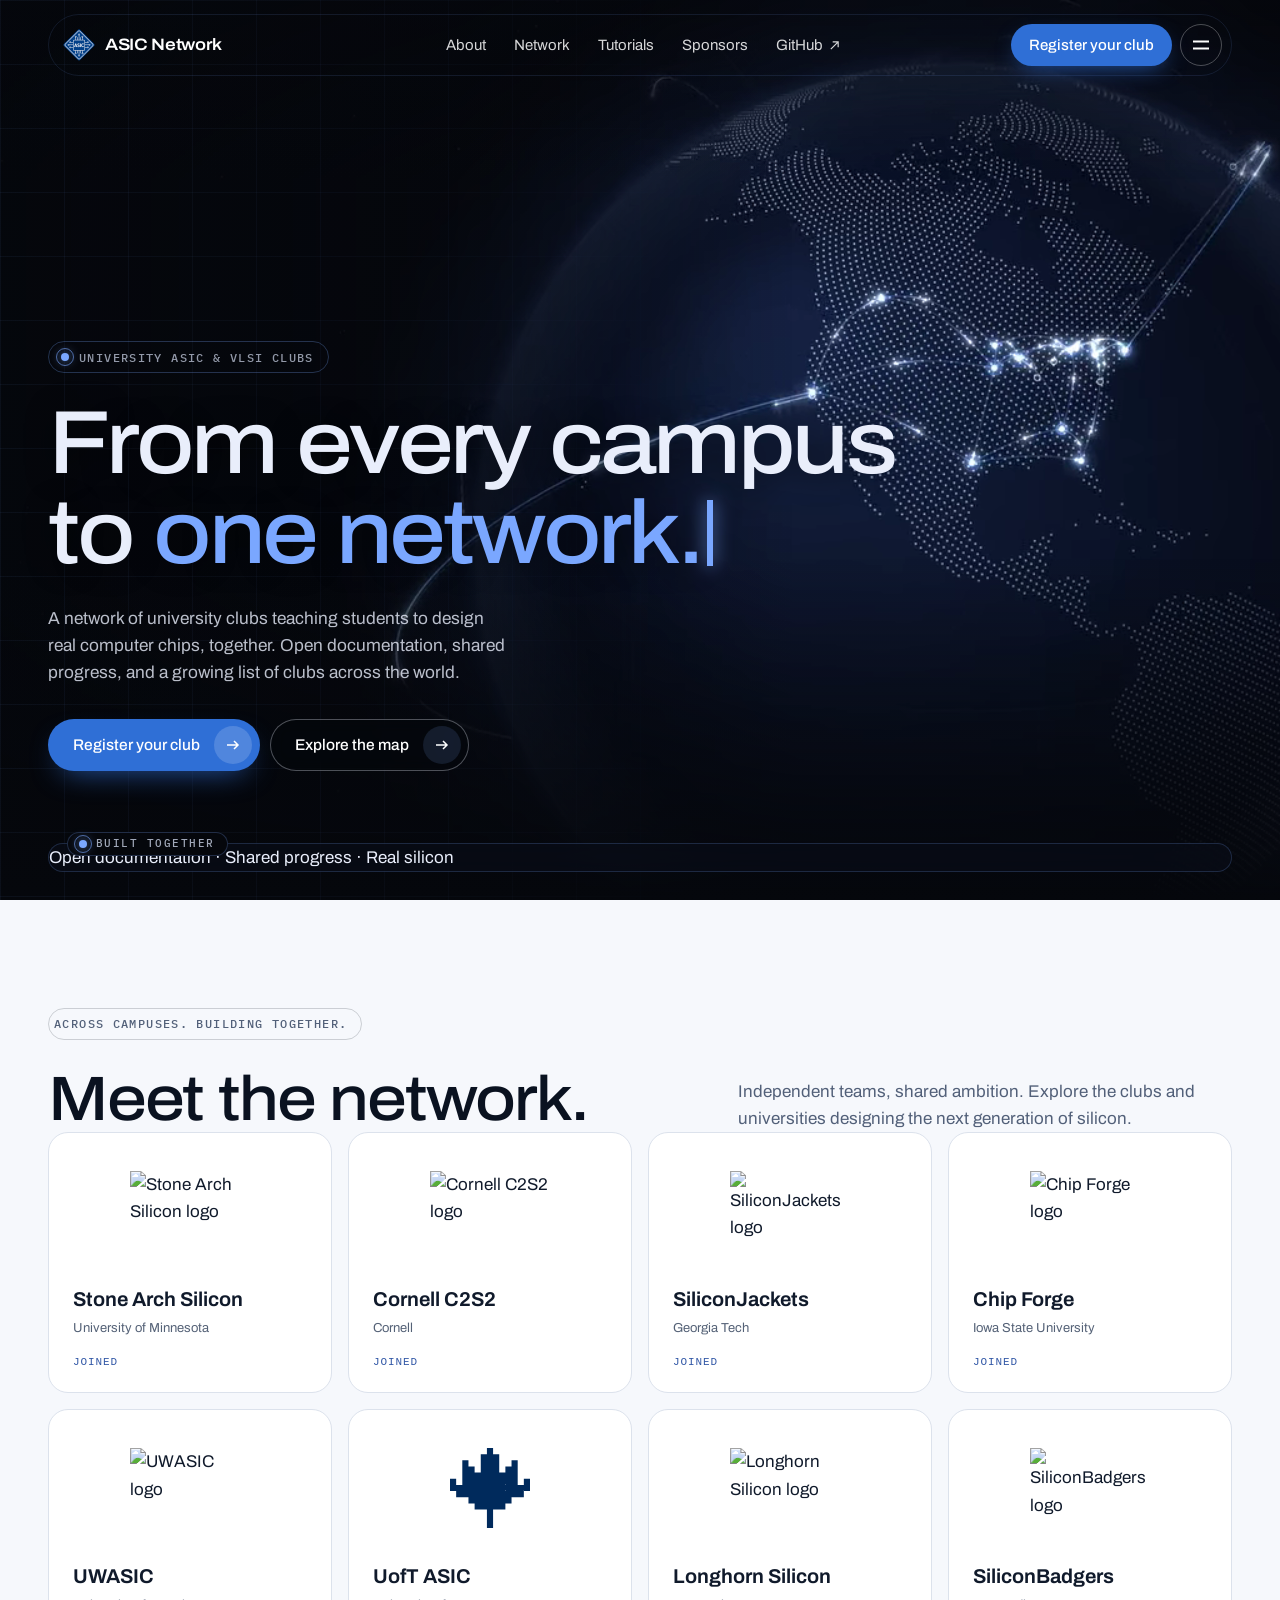
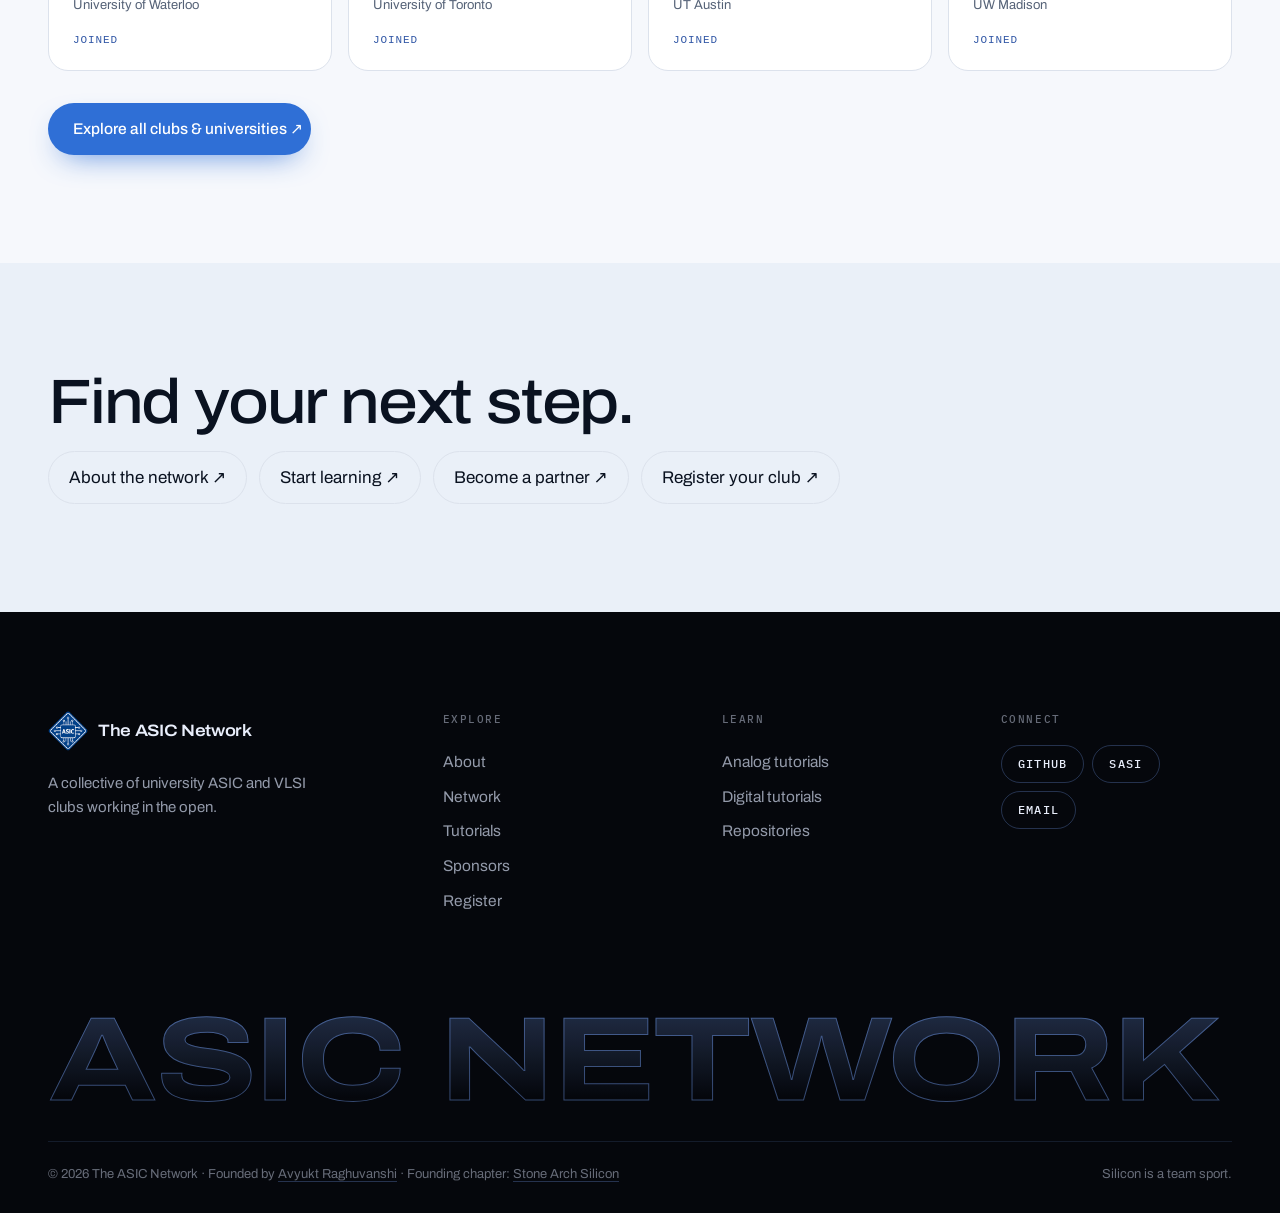
==== commit e837ada8: "Remove Pause motion control from the homepage" ====
--- a/index.html
+++ b/index.html
@@ -138,13 +138,6 @@
     <div class="telemetry">
       <span class="tm-live"><span class="node" aria-hidden="true"></span>Built together</span>
       <p style="margin:0">Open documentation · Shared progress · Real silicon</p>
-      <button class="motion-btn" id="motionBtn" type="button" aria-pressed="false">
-        <i aria-hidden="true">
-          <svg class="ic-pause" viewBox="0 0 8 8"><path d="M1.5 0v8M6.5 0v8" stroke="currentColor" stroke-width="1.6"/></svg>
-          <svg class="ic-play" viewBox="0 0 8 8"><path d="M1 0l7 4-7 4z" fill="currentColor"/></svg>
-        </i>
-        <span id="motionLabel">Pause motion</span>
-      </button>
     </div>
   </div>
 </section><section class="sec theme-light" data-nav="light"><div class="wrap"><div class="sec-head"><p class="tag">Across campuses. Building together.</p><h2 class="h2">Meet the network.</h2><p class="lead">Independent teams, shared ambition. Explore the clubs and universities designing the next generation of silicon.</p></div><div class="club-grid"><a class="club-card" data-university="University of Minnesota" href="https://stone-arch-silicon.github.io/stone-arch-silicon/" target="_blank" rel="noopener"><div class="club-logo"><img src="https://stone-arch-silicon.github.io/stone-arch-silicon/assets/logo.png" alt="Stone Arch Silicon logo" width="120" height="80" loading="lazy" onerror="this.hidden=true" /></div><span class="club-name">Stone Arch Silicon</span><span class="club-university">University of Minnesota</span><span class="club-status">Joined</span></a><a class="club-card" data-university="Cornell" href="https://www.c2s2.dev/" target="_blank" rel="noopener"><div class="club-logo"><img src="https://www.c2s2.dev/static/media/logo.6f1691a7c4eceae71851.png" alt="Cornell C2S2 logo" width="120" height="80" loading="lazy" onerror="this.hidden=true" /></div><span class="club-name">Cornell C2S2</span><span class="club-university">Cornell</span><span class="club-status">Joined</span></a><a class="club-card" data-university="Georgia Tech" href="https://siliconjackets.gt/" target="_blank" rel="noopener"><div class="club-logo"><img src="https://siliconjackets.gt/wp-content/uploads/2023/12/SJ_Logo.png" alt="SiliconJackets logo" width="120" height="80" loading="lazy" onerror="this.hidden=true" /></div><span class="club-name">SiliconJackets</span><span class="club-university">Georgia Tech</span><span class="club-status">Joined</span></a><a class="club-card" data-university="Iowa State University" href="https://git.ece.iastate.edu/isu-chip-fab" target="_blank" rel="noopener"><div class="club-logo"><img src="https://git.ece.iastate.edu/uploads/-/system/group/avatar/12149/current.jpg?v=1774533002" alt="Chip Forge logo" width="120" height="80" loading="lazy" onerror="this.hidden=true" /></div><span class="club-name">Chip Forge</span><span class="club-university">Iowa State University</span><span class="club-status">Joined</span></a><a class="club-card" data-university="University of Waterloo" href="https://uwasic.com/" target="_blank" rel="noopener"><div class="club-logo"><img src="https://uwaterloo.ca/sedra-student-design-centre/sites/default/files/uploads/images/uwasic-logo.png" alt="UWASIC logo" width="120" height="80" loading="lazy" onerror="this.hidden=true" /></div><span class="club-name">UWASIC</span><span class="club-university">University of Waterloo</span><span class="club-status">Joined</span></a><a class="club-card" data-university="University of Toronto" href="https://uoftasic.com/" target="_blank" rel="noopener"><div class="club-logo"><img src="data:image/svg+xml,%3Csvg%20xmlns%3D%22http%3A%2F%2Fwww.w3.org%2F2000%2Fsvg%22%20class%3D%22brand__mark%22%20viewBox%3D%220%200%2013%2013%22%20role%3D%22img%22%20aria-label%3D%22UofT%20ASIC%22%20focusable%3D%22false%22%3E%3Cpath%20fill%3D%22%23002a5c%22%20d%3D%22M6%200h1v1h-1zM5%201h1v1h-1zM6%201h1v1h-1zM7%201h1v1h-1zM2%202h1v1h-1zM5%202h1v1h-1zM6%202h1v1h-1zM7%202h1v1h-1zM10%202h1v1h-1zM2%203h1v1h-1zM3%203h1v1h-1zM5%203h1v1h-1zM6%203h1v1h-1zM7%203h1v1h-1zM9%203h1v1h-1zM10%203h1v1h-1zM2%204h1v1h-1zM3%204h1v1h-1zM4%204h1v1h-1zM5%204h1v1h-1zM6%204h1v1h-1zM7%204h1v1h-1zM8%204h1v1h-1zM9%204h1v1h-1zM10%204h1v1h-1zM0%205h1v1h-1zM2%205h1v1h-1zM3%205h1v1h-1zM4%205h1v1h-1zM5%205h1v1h-1zM6%205h1v1h-1zM7%205h1v1h-1zM8%205h1v1h-1zM9%205h1v1h-1zM10%205h1v1h-1zM12%205h1v1h-1zM0%206h1v1h-1zM1%206h1v1h-1zM2%206h1v1h-1zM3%206h1v1h-1zM4%206h1v1h-1zM5%206h1v1h-1zM6%206h1v1h-1zM7%206h1v1h-1zM8%206h1v1h-1zM9%206h1v1h-1zM10%206h1v1h-1zM11%206h1v1h-1zM12%206h1v1h-1zM1%207h1v1h-1zM2%207h1v1h-1zM3%207h1v1h-1zM4%207h1v1h-1zM5%207h1v1h-1zM6%207h1v1h-1zM7%207h1v1h-1zM8%207h1v1h-1zM9%207h1v1h-1zM10%207h1v1h-1zM11%207h1v1h-1zM3%208h1v1h-1zM4%208h1v1h-1zM5%208h1v1h-1zM6%208h1v1h-1zM7%208h1v1h-1zM8%208h1v1h-1zM9%208h1v1h-1zM4%209h1v1h-1zM5%209h1v1h-1zM6%209h1v1h-1zM7%209h1v1h-1zM8%209h1v1h-1zM6%2010h1v1h-1zM6%2011h1v1h-1zM6%2012h1v1h-1z%22%3E%3C%2Fpath%3E%3C%2Fsvg%3E" alt="UofT ASIC logo" width="120" height="80" loading="lazy" onerror="this.hidden=true" /></div><span class="club-name">UofT ASIC</span><span class="club-university">University of Toronto</span><span class="club-status">Joined</span></a><a class="club-card" data-university="UT Austin" href="https://github.com/LonghornSilicon" target="_blank" rel="noopener"><div class="club-logo"><img src="https://avatars.githubusercontent.com/u/276761308?s=200&amp;v=4" alt="Longhorn Silicon logo" width="120" height="80" loading="lazy" onerror="this.hidden=true" /></div><span class="club-name">Longhorn Silicon</span><span class="club-university">UT Austin</span><span class="club-status">Joined</span></a><a class="club-card" data-university="UW Madison" href="https://siliconbadgers.com/" target="_blank" rel="noopener"><div class="club-logo"><img src="https://siliconbadgers.com/assets/img/logo.png" alt="SiliconBadgers logo" width="120" height="80" loading="lazy" onerror="this.hidden=true" /></div><span class="club-name">SiliconBadgers</span><span class="club-university">UW Madison</span><span class="club-status">Joined</span></a></div><p style="margin-top:32px"><a class="btn btn-primary" href="network.html">Explore all clubs &amp; universities ↗</a></p></div></section><section class="sec theme-paper" data-nav="light"><div class="wrap"><h2 class="h2">Find your next step.</h2><div class="home-links"><a href="about.html">About the network ↗</a><a href="tutorials.html">Start learning ↗</a><a href="sponsors.html">Become a partner ↗</a><a href="register.html">Register your club ↗</a></div></div></section></main>
--- a/assets/site.css
+++ b/assets/site.css
@@ -80,7 +80,7 @@
 /* =====================================================================
    Header: a floating capsule that takes the colours of the section under it
    ===================================================================== */
-.progress{position:fixed;top:0;left:0;right:0;height:2px;z-index:80;transform-origin:0 50%;transform:scaleX(0);background:linear-gradient(90deg,var(--accent),var(--accent-hi));pointer-events:none;}
+.progress{display:none;}
 .site-header{position:fixed;top:14px;left:0;right:0;z-index:60;padding:0 var(--gut);color:#fff;pointer-events:none;}
 .nav{pointer-events:auto;max-width:var(--maxw);height:var(--nav-h);margin:0 auto;display:grid;grid-template-columns:1fr auto 1fr;align-items:center;gap:12px;padding:0 9px 0 14px;border:1px solid rgba(122,167,255,.12);border-radius:999px;transition:background-color .35s var(--ease),color .35s var(--ease),border-color .35s var(--ease),box-shadow .35s var(--ease);}
 .nav.on-dark{background:rgba(10,15,26,.7);-webkit-backdrop-filter:saturate(1.4) blur(16px);backdrop-filter:saturate(1.4) blur(16px);border-color:rgba(122,167,255,.16);box-shadow:0 18px 40px -24px rgba(0,0,0,.85);}
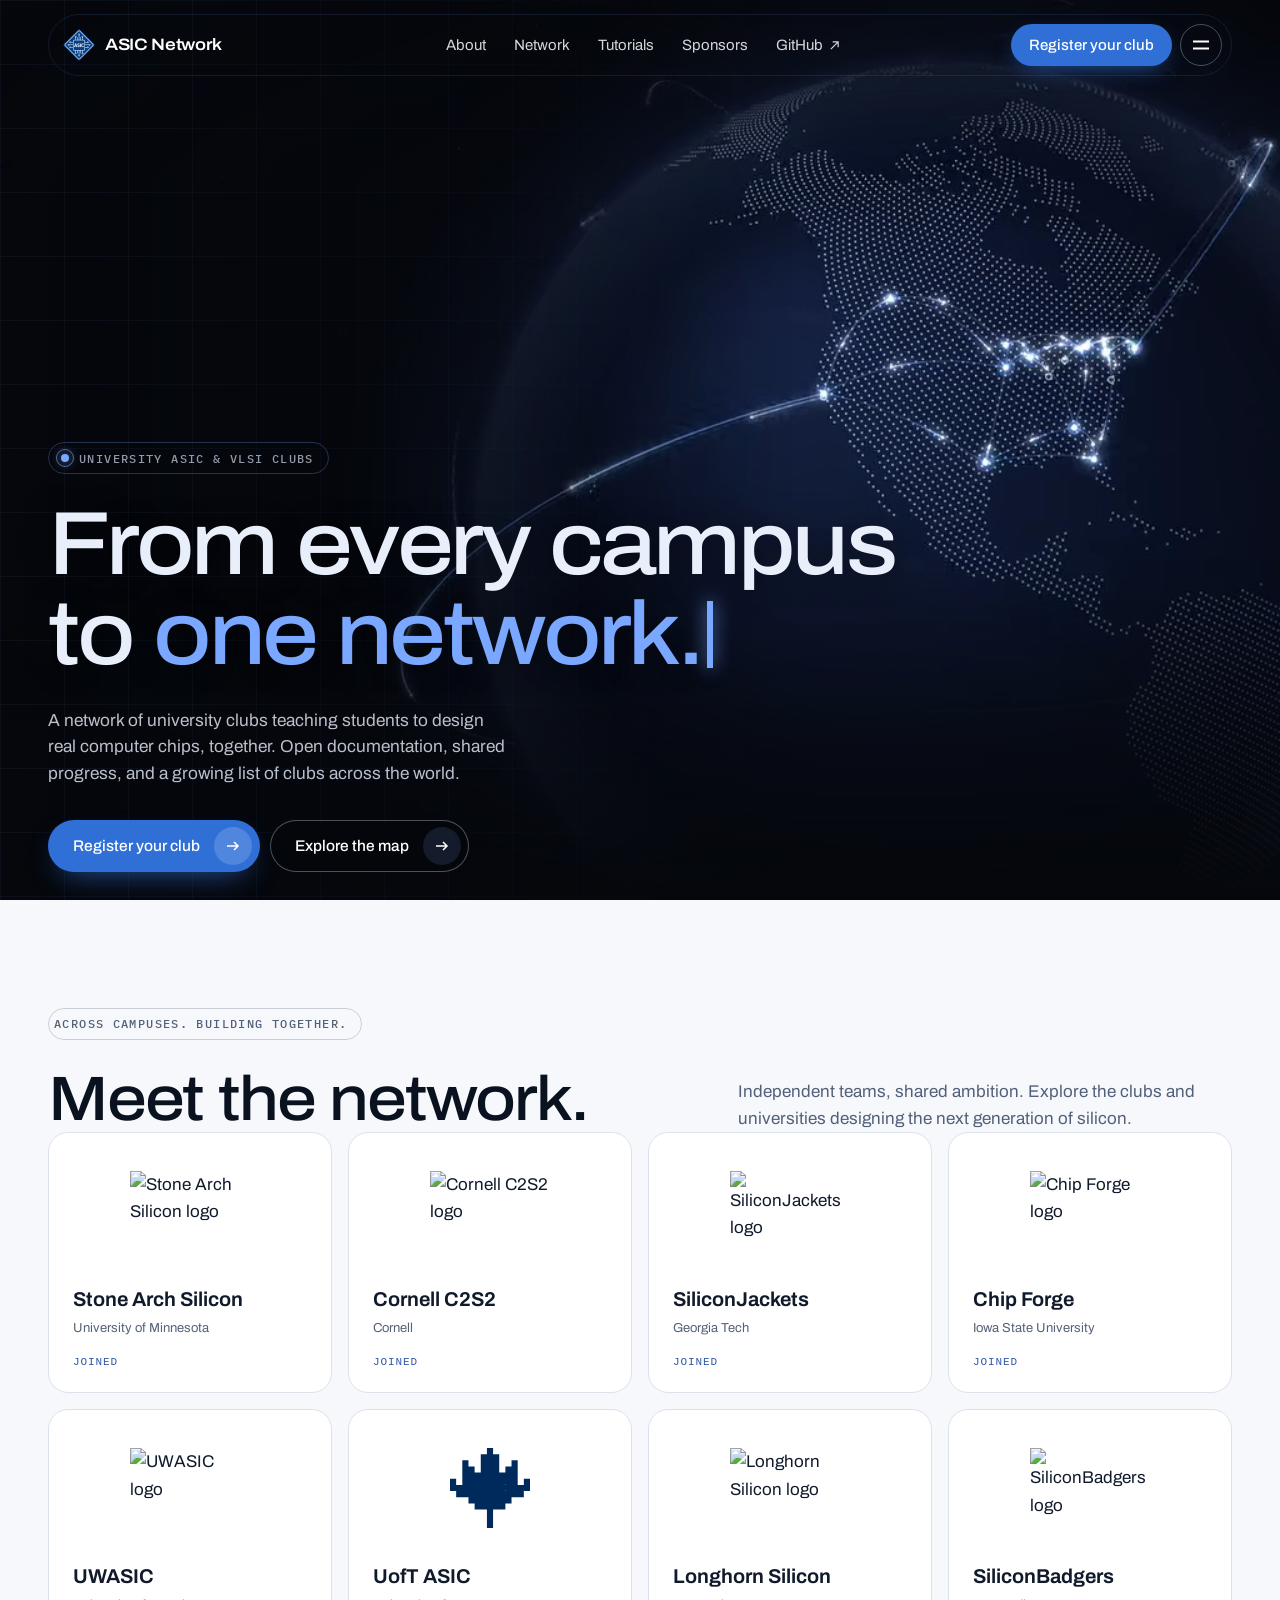
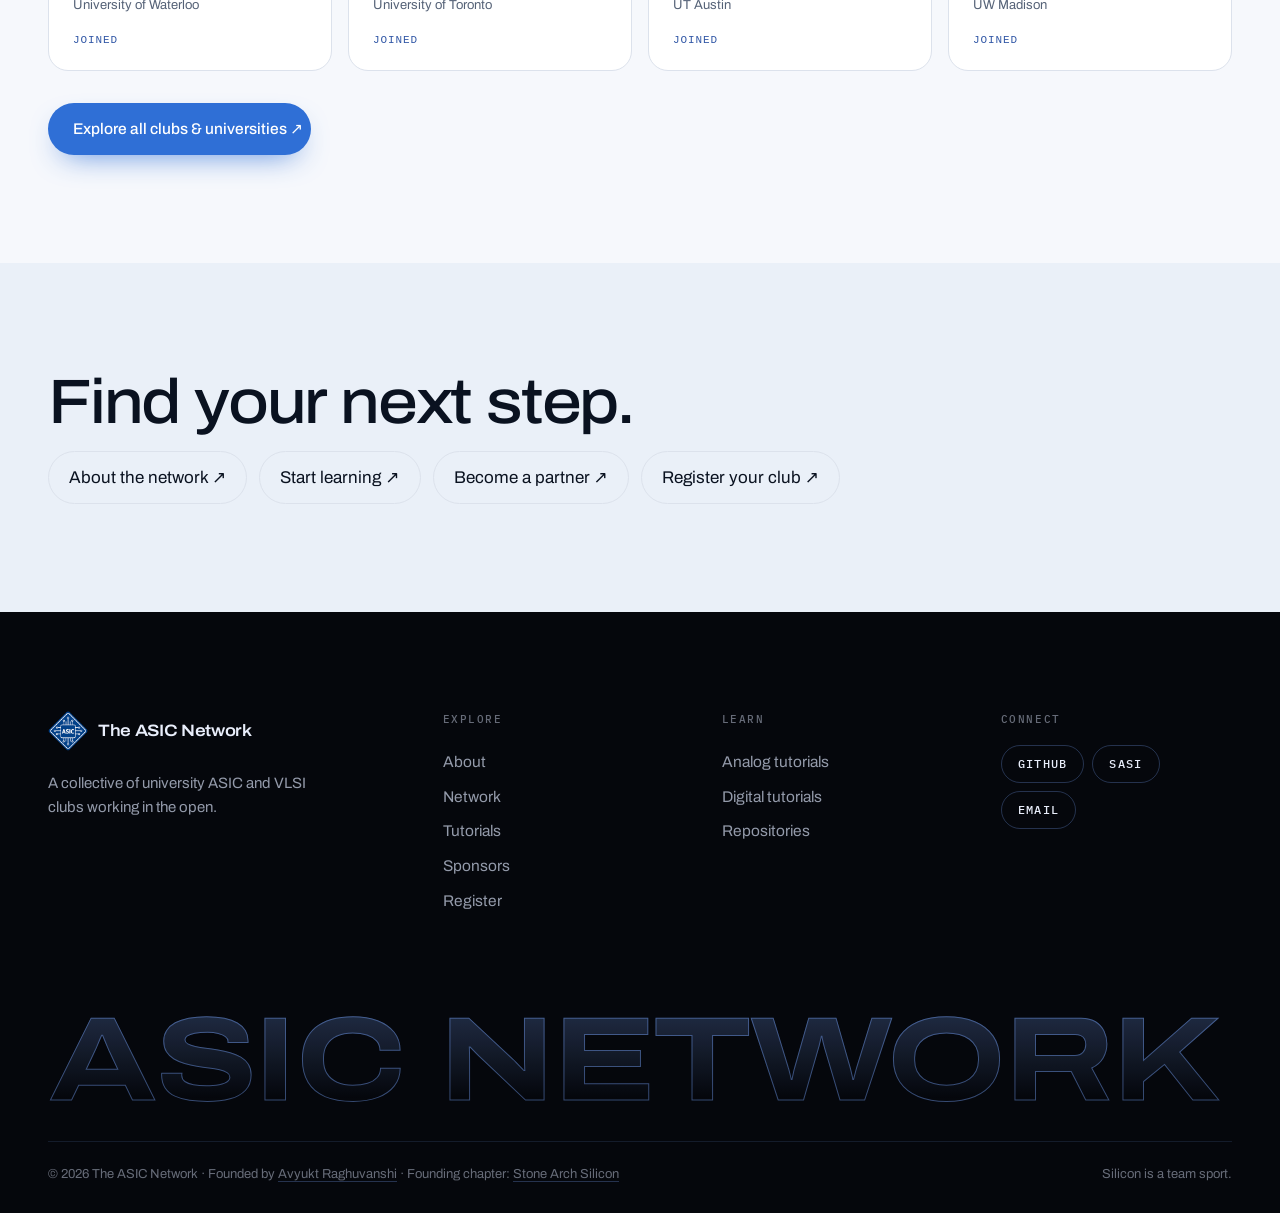
==== commit 68d83d15: "Remove Built together strip from homepage hero" ====
--- a/index.html
+++ b/index.html
@@ -133,12 +133,6 @@
       <a class="btn btn-ghost" href="network.html">Explore the map
         <i class="btn-ic"><svg viewBox="0 0 14 14" aria-hidden="true"><path d="M1 7h11M8 3l4 4-4 4" stroke="currentColor" stroke-width="1.5" fill="none"/></svg></i></a>
     </div>
-
-    <!-- live numbers: filled in from the map data once it loads -->
-    <div class="telemetry">
-      <span class="tm-live"><span class="node" aria-hidden="true"></span>Built together</span>
-      <p style="margin:0">Open documentation · Shared progress · Real silicon</p>
-    </div>
   </div>
 </section><section class="sec theme-light" data-nav="light"><div class="wrap"><div class="sec-head"><p class="tag">Across campuses. Building together.</p><h2 class="h2">Meet the network.</h2><p class="lead">Independent teams, shared ambition. Explore the clubs and universities designing the next generation of silicon.</p></div><div class="club-grid"><a class="club-card" data-university="University of Minnesota" href="https://stone-arch-silicon.github.io/stone-arch-silicon/" target="_blank" rel="noopener"><div class="club-logo"><img src="https://stone-arch-silicon.github.io/stone-arch-silicon/assets/logo.png" alt="Stone Arch Silicon logo" width="120" height="80" loading="lazy" onerror="this.hidden=true" /></div><span class="club-name">Stone Arch Silicon</span><span class="club-university">University of Minnesota</span><span class="club-status">Joined</span></a><a class="club-card" data-university="Cornell" href="https://www.c2s2.dev/" target="_blank" rel="noopener"><div class="club-logo"><img src="https://www.c2s2.dev/static/media/logo.6f1691a7c4eceae71851.png" alt="Cornell C2S2 logo" width="120" height="80" loading="lazy" onerror="this.hidden=true" /></div><span class="club-name">Cornell C2S2</span><span class="club-university">Cornell</span><span class="club-status">Joined</span></a><a class="club-card" data-university="Georgia Tech" href="https://siliconjackets.gt/" target="_blank" rel="noopener"><div class="club-logo"><img src="https://siliconjackets.gt/wp-content/uploads/2023/12/SJ_Logo.png" alt="SiliconJackets logo" width="120" height="80" loading="lazy" onerror="this.hidden=true" /></div><span class="club-name">SiliconJackets</span><span class="club-university">Georgia Tech</span><span class="club-status">Joined</span></a><a class="club-card" data-university="Iowa State University" href="https://git.ece.iastate.edu/isu-chip-fab" target="_blank" rel="noopener"><div class="club-logo"><img src="https://git.ece.iastate.edu/uploads/-/system/group/avatar/12149/current.jpg?v=1774533002" alt="Chip Forge logo" width="120" height="80" loading="lazy" onerror="this.hidden=true" /></div><span class="club-name">Chip Forge</span><span class="club-university">Iowa State University</span><span class="club-status">Joined</span></a><a class="club-card" data-university="University of Waterloo" href="https://uwasic.com/" target="_blank" rel="noopener"><div class="club-logo"><img src="https://uwaterloo.ca/sedra-student-design-centre/sites/default/files/uploads/images/uwasic-logo.png" alt="UWASIC logo" width="120" height="80" loading="lazy" onerror="this.hidden=true" /></div><span class="club-name">UWASIC</span><span class="club-university">University of Waterloo</span><span class="club-status">Joined</span></a><a class="club-card" data-university="University of Toronto" href="https://uoftasic.com/" target="_blank" rel="noopener"><div class="club-logo"><img src="data:image/svg+xml,%3Csvg%20xmlns%3D%22http%3A%2F%2Fwww.w3.org%2F2000%2Fsvg%22%20class%3D%22brand__mark%22%20viewBox%3D%220%200%2013%2013%22%20role%3D%22img%22%20aria-label%3D%22UofT%20ASIC%22%20focusable%3D%22false%22%3E%3Cpath%20fill%3D%22%23002a5c%22%20d%3D%22M6%200h1v1h-1zM5%201h1v1h-1zM6%201h1v1h-1zM7%201h1v1h-1zM2%202h1v1h-1zM5%202h1v1h-1zM6%202h1v1h-1zM7%202h1v1h-1zM10%202h1v1h-1zM2%203h1v1h-1zM3%203h1v1h-1zM5%203h1v1h-1zM6%203h1v1h-1zM7%203h1v1h-1zM9%203h1v1h-1zM10%203h1v1h-1zM2%204h1v1h-1zM3%204h1v1h-1zM4%204h1v1h-1zM5%204h1v1h-1zM6%204h1v1h-1zM7%204h1v1h-1zM8%204h1v1h-1zM9%204h1v1h-1zM10%204h1v1h-1zM0%205h1v1h-1zM2%205h1v1h-1zM3%205h1v1h-1zM4%205h1v1h-1zM5%205h1v1h-1zM6%205h1v1h-1zM7%205h1v1h-1zM8%205h1v1h-1zM9%205h1v1h-1zM10%205h1v1h-1zM12%205h1v1h-1zM0%206h1v1h-1zM1%206h1v1h-1zM2%206h1v1h-1zM3%206h1v1h-1zM4%206h1v1h-1zM5%206h1v1h-1zM6%206h1v1h-1zM7%206h1v1h-1zM8%206h1v1h-1zM9%206h1v1h-1zM10%206h1v1h-1zM11%206h1v1h-1zM12%206h1v1h-1zM1%207h1v1h-1zM2%207h1v1h-1zM3%207h1v1h-1zM4%207h1v1h-1zM5%207h1v1h-1zM6%207h1v1h-1zM7%207h1v1h-1zM8%207h1v1h-1zM9%207h1v1h-1zM10%207h1v1h-1zM11%207h1v1h-1zM3%208h1v1h-1zM4%208h1v1h-1zM5%208h1v1h-1zM6%208h1v1h-1zM7%208h1v1h-1zM8%208h1v1h-1zM9%208h1v1h-1zM4%209h1v1h-1zM5%209h1v1h-1zM6%209h1v1h-1zM7%209h1v1h-1zM8%209h1v1h-1zM6%2010h1v1h-1zM6%2011h1v1h-1zM6%2012h1v1h-1z%22%3E%3C%2Fpath%3E%3C%2Fsvg%3E" alt="UofT ASIC logo" width="120" height="80" loading="lazy" onerror="this.hidden=true" /></div><span class="club-name">UofT ASIC</span><span class="club-university">University of Toronto</span><span class="club-status">Joined</span></a><a class="club-card" data-university="UT Austin" href="https://github.com/LonghornSilicon" target="_blank" rel="noopener"><div class="club-logo"><img src="https://avatars.githubusercontent.com/u/276761308?s=200&amp;v=4" alt="Longhorn Silicon logo" width="120" height="80" loading="lazy" onerror="this.hidden=true" /></div><span class="club-name">Longhorn Silicon</span><span class="club-university">UT Austin</span><span class="club-status">Joined</span></a><a class="club-card" data-university="UW Madison" href="https://siliconbadgers.com/" target="_blank" rel="noopener"><div class="club-logo"><img src="https://siliconbadgers.com/assets/img/logo.png" alt="SiliconBadgers logo" width="120" height="80" loading="lazy" onerror="this.hidden=true" /></div><span class="club-name">SiliconBadgers</span><span class="club-university">UW Madison</span><span class="club-status">Joined</span></a></div><p style="margin-top:32px"><a class="btn btn-primary" href="network.html">Explore all clubs &amp; universities ↗</a></p></div></section><section class="sec theme-paper" data-nav="light"><div class="wrap"><h2 class="h2">Find your next step.</h2><div class="home-links"><a href="about.html">About the network ↗</a><a href="tutorials.html">Start learning ↗</a><a href="sponsors.html">Become a partner ↗</a><a href="register.html">Register your club ↗</a></div></div></section></main>
 
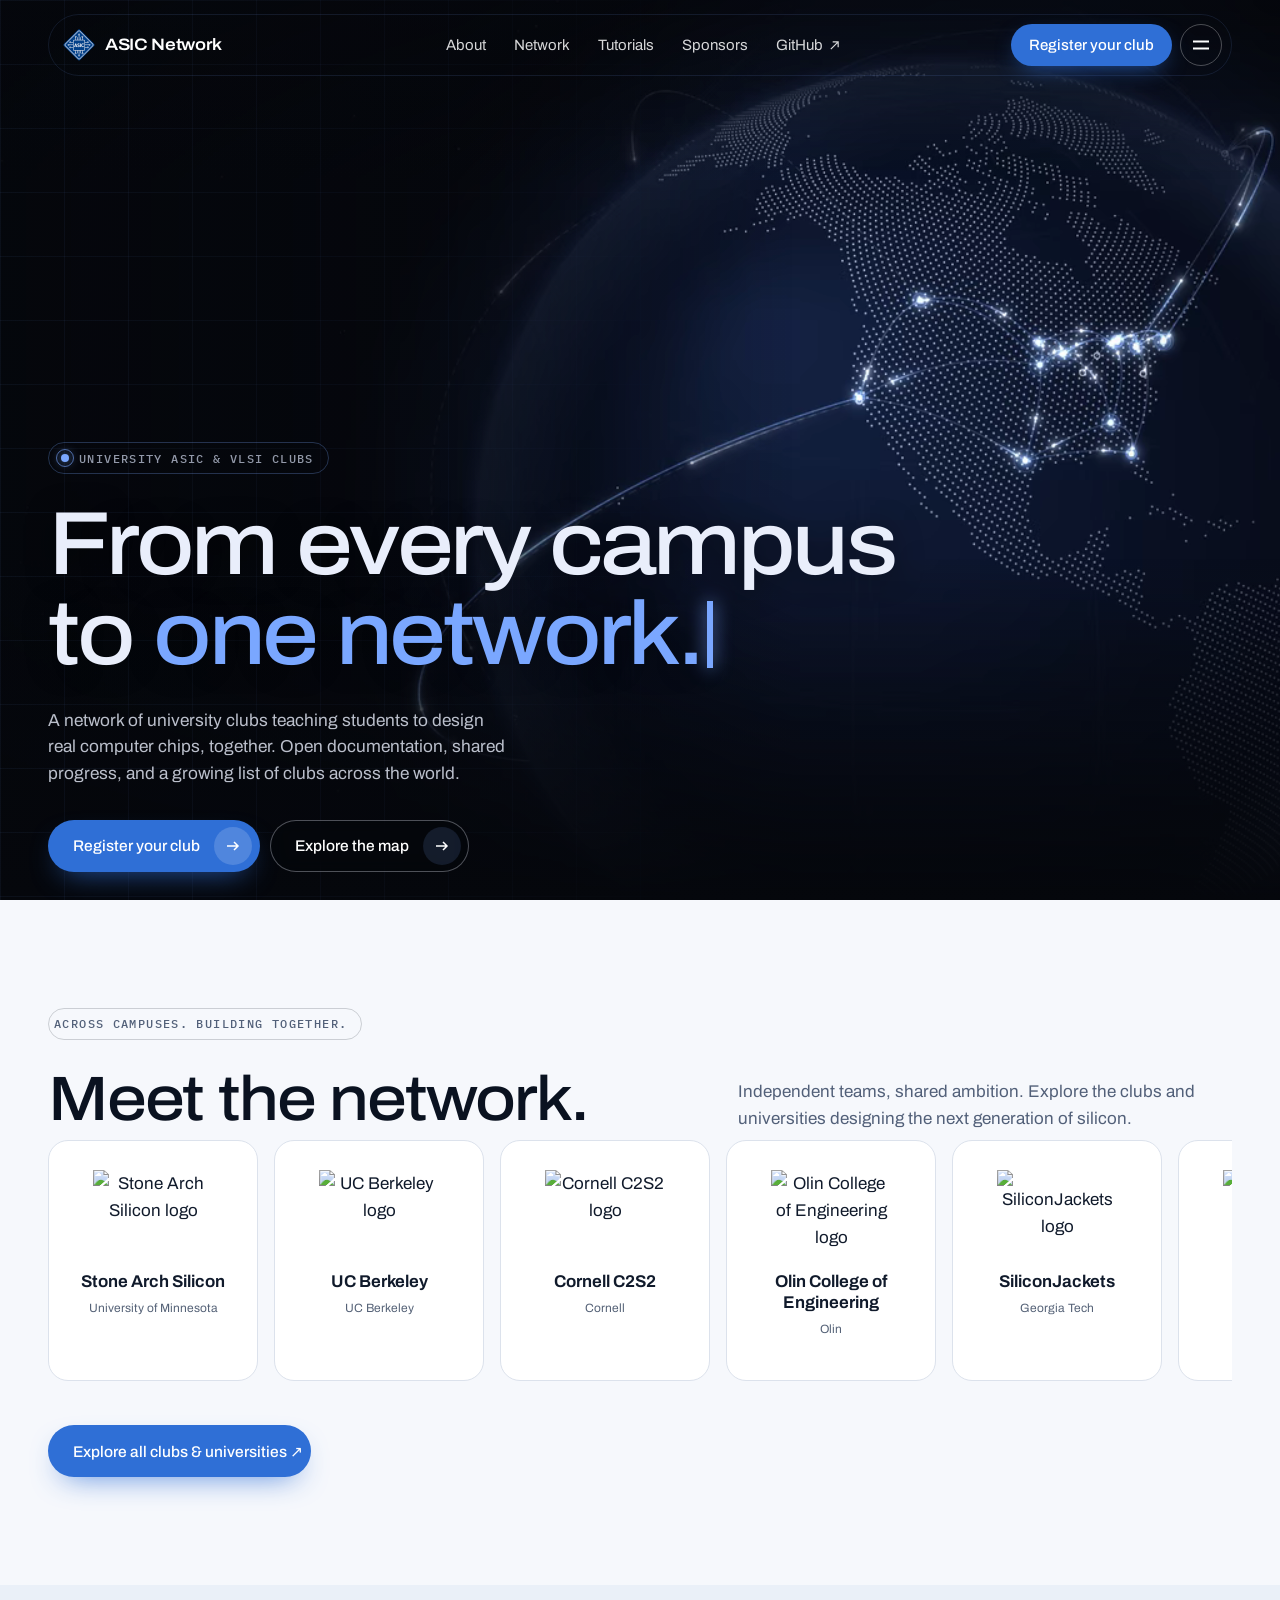
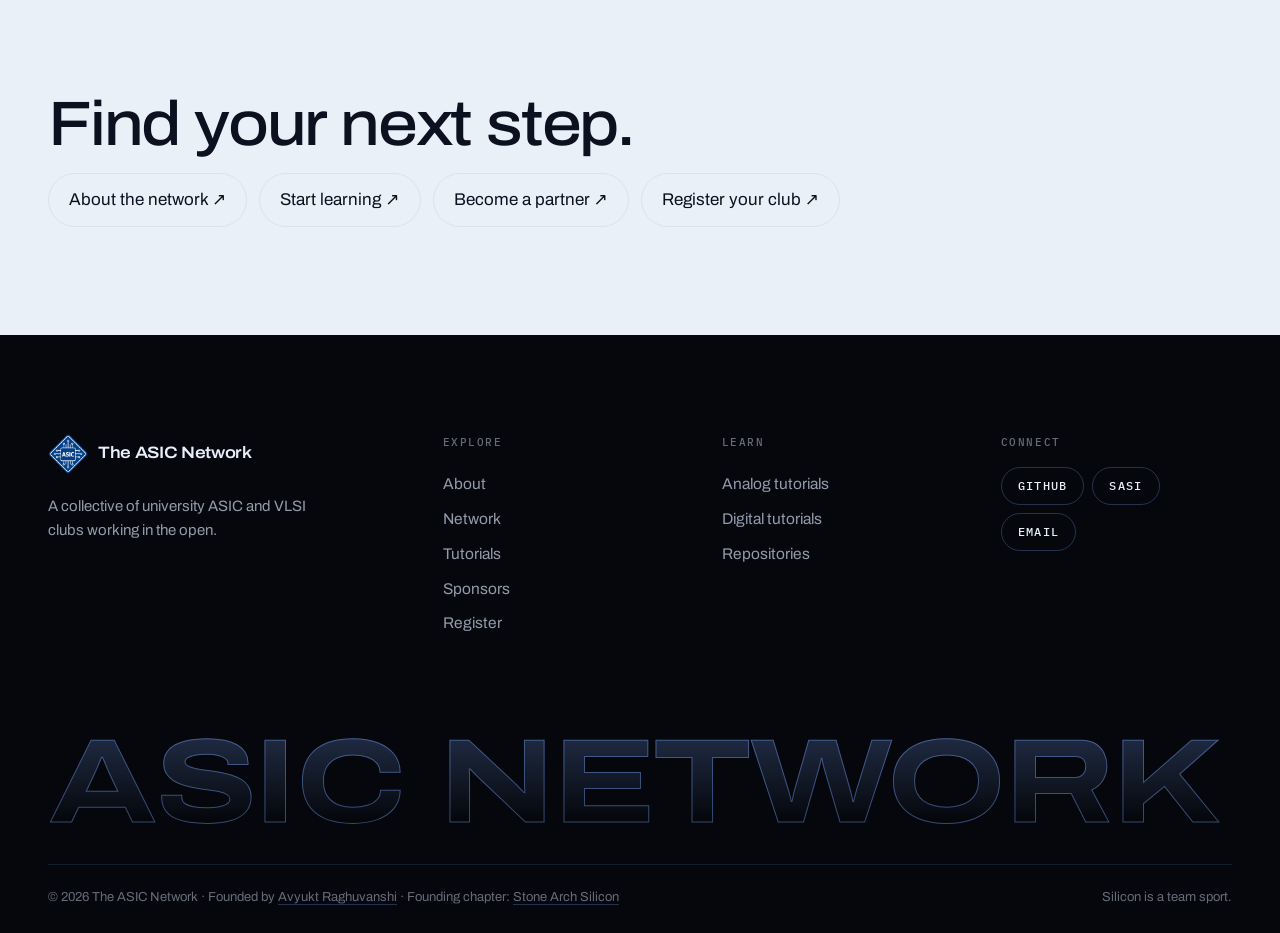
==== commit c209ac0e: "Add scrolling member logo belt and enable inline video autoplay" ====
--- a/index.html
+++ b/index.html
@@ -44,7 +44,9 @@
 <link rel="preload" href="assets/IBMPlexMono-Medium.woff2" as="font" type="font/woff2" crossorigin />
 <link rel="stylesheet" href="assets/site.css" />
 <script>document.documentElement.className = 'js';</script>
-<style>.subpage main>section:first-child{padding-top:160px;min-height:70vh}.nav-link[aria-current="page"]{text-decoration:underline;text-underline-offset:7px}.club-grid{display:grid;grid-template-columns:repeat(4,minmax(0,1fr));gap:16px}.club-card{display:flex;flex-direction:column;background:#fff;color:#101a2b;border:1px solid #dce2ec;border-radius:20px;padding:24px;text-decoration:none;transition:transform .2s,border-color .2s}.club-card:hover{transform:translateY(-4px);border-color:#2c66ee}.club-card:focus-visible{outline:3px solid #2c66ee;outline-offset:4px}.club-logo{height:108px;display:flex;align-items:center;justify-content:center;margin-bottom:22px}.club-logo img{object-fit:contain;width:120px;height:80px}.club-name{font-size:20px;font-weight:650;line-height:1.25}.club-university{font-size:13px;line-height:1.5;color:#556277;margin-top:7px}.club-status{font:11px monospace;text-transform:uppercase;letter-spacing:.08em;color:#3157a6;margin-top:18px}.directory-label{font-size:18px;margin:36px 0 18px}.page-heading{font-size:clamp(38px,6vw,80px);letter-spacing:-.04em;line-height:1.05;margin:0 0 30px}.home-links{display:flex;gap:12px;flex-wrap:wrap;padding-top:16px}.home-links a{border:1px solid #dce2ec;border-radius:40px;padding:12px 20px}.subpage #statement .w{opacity:1;color:inherit}@media(max-width:900px){.club-grid{grid-template-columns:repeat(3,minmax(0,1fr))}}@media(max-width:650px){.club-grid{grid-template-columns:repeat(2,minmax(0,1fr))}.club-card{padding:16px}.club-name{font-size:17px}.club-logo{height:90px}.subpage main>section:first-child{padding-top:120px}}@media(prefers-reduced-motion:reduce){.club-card{transition:none}.club-card:hover{transform:none}}</style></head>
+<style>.subpage main>section:first-child{padding-top:160px;min-height:70vh}.nav-link[aria-current="page"]{text-decoration:underline;text-underline-offset:7px}.club-grid{display:grid;grid-template-columns:repeat(4,minmax(0,1fr));gap:16px}.club-card{display:flex;flex-direction:column;background:#fff;color:#101a2b;border:1px solid #dce2ec;border-radius:20px;padding:24px;text-decoration:none;transition:transform .2s,border-color .2s}.club-card:hover{transform:translateY(-4px);border-color:#2c66ee}.club-card:focus-visible{outline:3px solid #2c66ee;outline-offset:4px}.club-logo{height:108px;display:flex;align-items:center;justify-content:center;margin-bottom:22px}.club-logo img{object-fit:contain;width:120px;height:80px}.club-name{font-size:20px;font-weight:650;line-height:1.25}.club-university{font-size:13px;line-height:1.5;color:#556277;margin-top:7px}.club-status{font:11px monospace;text-transform:uppercase;letter-spacing:.08em;color:#3157a6;margin-top:18px}.directory-label{font-size:18px;margin:36px 0 18px}.page-heading{font-size:clamp(38px,6vw,80px);letter-spacing:-.04em;line-height:1.05;margin:0 0 30px}.home-links{display:flex;gap:12px;flex-wrap:wrap;padding-top:16px}.home-links a{border:1px solid #dce2ec;border-radius:40px;padding:12px 20px}.subpage #statement .w{opacity:1;color:inherit}@media(max-width:900px){.club-grid{grid-template-columns:repeat(3,minmax(0,1fr))}}@media(max-width:650px){.club-grid{grid-template-columns:repeat(2,minmax(0,1fr))}.club-card{padding:16px}.club-name{font-size:17px}.club-logo{height:90px}.subpage main>section:first-child{padding-top:120px}}@media(prefers-reduced-motion:reduce){.club-card{transition:none}.club-card:hover{transform:none}}
+.logo-belt{overflow:hidden;padding:8px 0 12px}.logo-belt-track{display:flex;width:max-content;animation:club-belt 80s linear infinite}.logo-belt-group{display:flex;gap:16px;padding-right:16px}.logo-belt .club-card{width:210px;flex:0 0 210px;box-sizing:border-box;text-align:center;justify-content:flex-start}.logo-belt .club-logo{margin-bottom:16px;height:90px}.logo-belt .club-name{font-size:17px}.logo-belt .club-university{font-size:12px}.logo-belt .club-status{display:none}.logo-belt:hover .logo-belt-track,.logo-belt:focus-within .logo-belt-track{animation-play-state:paused}@keyframes club-belt{to{transform:translateX(-50%)}}@media(prefers-reduced-motion:reduce){.logo-belt{overflow-x:auto}.logo-belt-track{animation:none}.logo-belt-group[aria-hidden]{display:none}}
+</style></head>
 <body>
 
 <a class="skip-link" href="#main">Skip to content</a>
@@ -110,9 +112,9 @@
 
 <main id="main"><section class="hero theme-dark" id="top" data-nav="dark">
   <div class="hero-media" aria-hidden="true">
-    <video class="hero-video" id="heroVideo" muted loop playsinline preload="none" disablepictureinpicture>
-      <source src="assets/hero-mobile.mp4" type='video/mp4; codecs="avc1.640029"' media="(max-aspect-ratio: 3/4)" />
-      <source src="assets/hero-1080.mp4" type='video/mp4; codecs="avc1.640029"' />
+    <video class="hero-video" id="heroVideo" autoplay muted loop playsinline webkit-playsinline preload="auto" disablepictureinpicture>
+      <source src="assets/hero-mobile.mp4" type="video/mp4" media="(max-aspect-ratio: 3/4)" />
+      <source src="assets/hero-1080.mp4" type="video/mp4" />
       <source src="assets/hero-720.webm" type='video/webm; codecs="vp9"' />
     </video>
     <div class="hero-shade"></div>
@@ -134,7 +136,7 @@
         <i class="btn-ic"><svg viewBox="0 0 14 14" aria-hidden="true"><path d="M1 7h11M8 3l4 4-4 4" stroke="currentColor" stroke-width="1.5" fill="none"/></svg></i></a>
     </div>
   </div>
-</section><section class="sec theme-light" data-nav="light"><div class="wrap"><div class="sec-head"><p class="tag">Across campuses. Building together.</p><h2 class="h2">Meet the network.</h2><p class="lead">Independent teams, shared ambition. Explore the clubs and universities designing the next generation of silicon.</p></div><div class="club-grid"><a class="club-card" data-university="University of Minnesota" href="https://stone-arch-silicon.github.io/stone-arch-silicon/" target="_blank" rel="noopener"><div class="club-logo"><img src="https://stone-arch-silicon.github.io/stone-arch-silicon/assets/logo.png" alt="Stone Arch Silicon logo" width="120" height="80" loading="lazy" onerror="this.hidden=true" /></div><span class="club-name">Stone Arch Silicon</span><span class="club-university">University of Minnesota</span><span class="club-status">Joined</span></a><a class="club-card" data-university="Cornell" href="https://www.c2s2.dev/" target="_blank" rel="noopener"><div class="club-logo"><img src="https://www.c2s2.dev/static/media/logo.6f1691a7c4eceae71851.png" alt="Cornell C2S2 logo" width="120" height="80" loading="lazy" onerror="this.hidden=true" /></div><span class="club-name">Cornell C2S2</span><span class="club-university">Cornell</span><span class="club-status">Joined</span></a><a class="club-card" data-university="Georgia Tech" href="https://siliconjackets.gt/" target="_blank" rel="noopener"><div class="club-logo"><img src="https://siliconjackets.gt/wp-content/uploads/2023/12/SJ_Logo.png" alt="SiliconJackets logo" width="120" height="80" loading="lazy" onerror="this.hidden=true" /></div><span class="club-name">SiliconJackets</span><span class="club-university">Georgia Tech</span><span class="club-status">Joined</span></a><a class="club-card" data-university="Iowa State University" href="https://git.ece.iastate.edu/isu-chip-fab" target="_blank" rel="noopener"><div class="club-logo"><img src="https://git.ece.iastate.edu/uploads/-/system/group/avatar/12149/current.jpg?v=1774533002" alt="Chip Forge logo" width="120" height="80" loading="lazy" onerror="this.hidden=true" /></div><span class="club-name">Chip Forge</span><span class="club-university">Iowa State University</span><span class="club-status">Joined</span></a><a class="club-card" data-university="University of Waterloo" href="https://uwasic.com/" target="_blank" rel="noopener"><div class="club-logo"><img src="https://uwaterloo.ca/sedra-student-design-centre/sites/default/files/uploads/images/uwasic-logo.png" alt="UWASIC logo" width="120" height="80" loading="lazy" onerror="this.hidden=true" /></div><span class="club-name">UWASIC</span><span class="club-university">University of Waterloo</span><span class="club-status">Joined</span></a><a class="club-card" data-university="University of Toronto" href="https://uoftasic.com/" target="_blank" rel="noopener"><div class="club-logo"><img src="data:image/svg+xml,%3Csvg%20xmlns%3D%22http%3A%2F%2Fwww.w3.org%2F2000%2Fsvg%22%20class%3D%22brand__mark%22%20viewBox%3D%220%200%2013%2013%22%20role%3D%22img%22%20aria-label%3D%22UofT%20ASIC%22%20focusable%3D%22false%22%3E%3Cpath%20fill%3D%22%23002a5c%22%20d%3D%22M6%200h1v1h-1zM5%201h1v1h-1zM6%201h1v1h-1zM7%201h1v1h-1zM2%202h1v1h-1zM5%202h1v1h-1zM6%202h1v1h-1zM7%202h1v1h-1zM10%202h1v1h-1zM2%203h1v1h-1zM3%203h1v1h-1zM5%203h1v1h-1zM6%203h1v1h-1zM7%203h1v1h-1zM9%203h1v1h-1zM10%203h1v1h-1zM2%204h1v1h-1zM3%204h1v1h-1zM4%204h1v1h-1zM5%204h1v1h-1zM6%204h1v1h-1zM7%204h1v1h-1zM8%204h1v1h-1zM9%204h1v1h-1zM10%204h1v1h-1zM0%205h1v1h-1zM2%205h1v1h-1zM3%205h1v1h-1zM4%205h1v1h-1zM5%205h1v1h-1zM6%205h1v1h-1zM7%205h1v1h-1zM8%205h1v1h-1zM9%205h1v1h-1zM10%205h1v1h-1zM12%205h1v1h-1zM0%206h1v1h-1zM1%206h1v1h-1zM2%206h1v1h-1zM3%206h1v1h-1zM4%206h1v1h-1zM5%206h1v1h-1zM6%206h1v1h-1zM7%206h1v1h-1zM8%206h1v1h-1zM9%206h1v1h-1zM10%206h1v1h-1zM11%206h1v1h-1zM12%206h1v1h-1zM1%207h1v1h-1zM2%207h1v1h-1zM3%207h1v1h-1zM4%207h1v1h-1zM5%207h1v1h-1zM6%207h1v1h-1zM7%207h1v1h-1zM8%207h1v1h-1zM9%207h1v1h-1zM10%207h1v1h-1zM11%207h1v1h-1zM3%208h1v1h-1zM4%208h1v1h-1zM5%208h1v1h-1zM6%208h1v1h-1zM7%208h1v1h-1zM8%208h1v1h-1zM9%208h1v1h-1zM4%209h1v1h-1zM5%209h1v1h-1zM6%209h1v1h-1zM7%209h1v1h-1zM8%209h1v1h-1zM6%2010h1v1h-1zM6%2011h1v1h-1zM6%2012h1v1h-1z%22%3E%3C%2Fpath%3E%3C%2Fsvg%3E" alt="UofT ASIC logo" width="120" height="80" loading="lazy" onerror="this.hidden=true" /></div><span class="club-name">UofT ASIC</span><span class="club-university">University of Toronto</span><span class="club-status">Joined</span></a><a class="club-card" data-university="UT Austin" href="https://github.com/LonghornSilicon" target="_blank" rel="noopener"><div class="club-logo"><img src="https://avatars.githubusercontent.com/u/276761308?s=200&amp;v=4" alt="Longhorn Silicon logo" width="120" height="80" loading="lazy" onerror="this.hidden=true" /></div><span class="club-name">Longhorn Silicon</span><span class="club-university">UT Austin</span><span class="club-status">Joined</span></a><a class="club-card" data-university="UW Madison" href="https://siliconbadgers.com/" target="_blank" rel="noopener"><div class="club-logo"><img src="https://siliconbadgers.com/assets/img/logo.png" alt="SiliconBadgers logo" width="120" height="80" loading="lazy" onerror="this.hidden=true" /></div><span class="club-name">SiliconBadgers</span><span class="club-university">UW Madison</span><span class="club-status">Joined</span></a></div><p style="margin-top:32px"><a class="btn btn-primary" href="network.html">Explore all clubs &amp; universities ↗</a></p></div></section><section class="sec theme-paper" data-nav="light"><div class="wrap"><h2 class="h2">Find your next step.</h2><div class="home-links"><a href="about.html">About the network ↗</a><a href="tutorials.html">Start learning ↗</a><a href="sponsors.html">Become a partner ↗</a><a href="register.html">Register your club ↗</a></div></div></section></main>
+</section><section class="sec theme-light" data-nav="light"><div class="wrap"><div class="sec-head"><p class="tag">Across campuses. Building together.</p><h2 class="h2">Meet the network.</h2><p class="lead">Independent teams, shared ambition. Explore the clubs and universities designing the next generation of silicon.</p></div><div class="logo-belt" aria-label="Member clubs and universities"><div class="logo-belt-track"><div class="logo-belt-group"><a class="club-card" data-university="University of Minnesota" href="https://stone-arch-silicon.github.io/stone-arch-silicon/" target="_blank" rel="noopener"><div class="club-logo"><img src="https://stone-arch-silicon.github.io/stone-arch-silicon/assets/logo.png" alt="Stone Arch Silicon logo" width="120" height="80" loading="lazy" onerror="this.hidden=true" /></div><span class="club-name">Stone Arch Silicon</span><span class="club-university">University of Minnesota</span><span class="club-status">Joined</span></a><a class="club-card" data-university="UC Berkeley" href="https://berkeley.edu/" target="_blank" rel="noopener"><div class="club-logo"><img src="https://www.google.com/s2/favicons?domain=berkeley.edu&amp;sz=128" alt="UC Berkeley logo" width="120" height="80" loading="lazy" onerror="this.hidden=true" /></div><span class="club-name">UC Berkeley</span><span class="club-university">UC Berkeley</span><span class="club-status">Joined</span></a><a class="club-card" data-university="Cornell" href="https://www.c2s2.dev/" target="_blank" rel="noopener"><div class="club-logo"><img src="https://www.c2s2.dev/static/media/logo.6f1691a7c4eceae71851.png" alt="Cornell C2S2 logo" width="120" height="80" loading="lazy" onerror="this.hidden=true" /></div><span class="club-name">Cornell C2S2</span><span class="club-university">Cornell</span><span class="club-status">Joined</span></a><a class="club-card" data-university="Olin" href="https://olin.edu/" target="_blank" rel="noopener"><div class="club-logo"><img src="https://www.google.com/s2/favicons?domain=olin.edu&amp;sz=128" alt="Olin College of Engineering logo" width="120" height="80" loading="lazy" onerror="this.hidden=true" /></div><span class="club-name">Olin College of Engineering</span><span class="club-university">Olin</span><span class="club-status">Joined</span></a><a class="club-card" data-university="Georgia Tech" href="https://siliconjackets.gt/" target="_blank" rel="noopener"><div class="club-logo"><img src="https://siliconjackets.gt/wp-content/uploads/2023/12/SJ_Logo.png" alt="SiliconJackets logo" width="120" height="80" loading="lazy" onerror="this.hidden=true" /></div><span class="club-name">SiliconJackets</span><span class="club-university">Georgia Tech</span><span class="club-status">Joined</span></a><a class="club-card" data-university="MIT" href="https://mit.edu/" target="_blank" rel="noopener"><div class="club-logo"><img src="https://www.google.com/s2/favicons?domain=mit.edu&amp;sz=128" alt="MIT logo" width="120" height="80" loading="lazy" onerror="this.hidden=true" /></div><span class="club-name">MIT</span><span class="club-university">MIT</span><span class="club-status">Joined</span></a><a class="club-card" data-university="Iowa State University" href="https://git.ece.iastate.edu/isu-chip-fab" target="_blank" rel="noopener"><div class="club-logo"><img src="https://git.ece.iastate.edu/uploads/-/system/group/avatar/12149/current.jpg?v=1774533002" alt="Chip Forge logo" width="120" height="80" loading="lazy" onerror="this.hidden=true" /></div><span class="club-name">Chip Forge</span><span class="club-university">Iowa State University</span><span class="club-status">Joined</span></a><a class="club-card" data-university="University of Waterloo" href="https://uwasic.com/" target="_blank" rel="noopener"><div class="club-logo"><img src="https://uwaterloo.ca/sedra-student-design-centre/sites/default/files/uploads/images/uwasic-logo.png" alt="UWASIC logo" width="120" height="80" loading="lazy" onerror="this.hidden=true" /></div><span class="club-name">UWASIC</span><span class="club-university">University of Waterloo</span><span class="club-status">Joined</span></a><a class="club-card" data-university="TU Munich" href="https://tum.de/" target="_blank" rel="noopener"><div class="club-logo"><img src="https://www.google.com/s2/favicons?domain=tum.de&amp;sz=128" alt="Technical University of Munich logo" width="120" height="80" loading="lazy" onerror="this.hidden=true" /></div><span class="club-name">Technical University of Munich</span><span class="club-university">TU Munich</span><span class="club-status">Joined</span></a><a class="club-card" data-university="York University" href="https://yorku.ca/" target="_blank" rel="noopener"><div class="club-logo"><img src="https://www.google.com/s2/favicons?domain=yorku.ca&amp;sz=128" alt="York University logo" width="120" height="80" loading="lazy" onerror="this.hidden=true" /></div><span class="club-name">York University</span><span class="club-university">York University</span><span class="club-status">Joined</span></a><a class="club-card" data-university="University of Florida" href="https://ufl.edu/" target="_blank" rel="noopener"><div class="club-logo"><img src="https://www.google.com/s2/favicons?domain=ufl.edu&amp;sz=128" alt="University of Florida logo" width="120" height="80" loading="lazy" onerror="this.hidden=true" /></div><span class="club-name">University of Florida</span><span class="club-university">University of Florida</span><span class="club-status">Joined</span></a><a class="club-card" data-university="University of Toronto" href="https://uoftasic.com/" target="_blank" rel="noopener"><div class="club-logo"><img src="data:image/svg+xml,%3Csvg%20xmlns%3D%22http%3A%2F%2Fwww.w3.org%2F2000%2Fsvg%22%20class%3D%22brand__mark%22%20viewBox%3D%220%200%2013%2013%22%20role%3D%22img%22%20aria-label%3D%22UofT%20ASIC%22%20focusable%3D%22false%22%3E%3Cpath%20fill%3D%22%23002a5c%22%20d%3D%22M6%200h1v1h-1zM5%201h1v1h-1zM6%201h1v1h-1zM7%201h1v1h-1zM2%202h1v1h-1zM5%202h1v1h-1zM6%202h1v1h-1zM7%202h1v1h-1zM10%202h1v1h-1zM2%203h1v1h-1zM3%203h1v1h-1zM5%203h1v1h-1zM6%203h1v1h-1zM7%203h1v1h-1zM9%203h1v1h-1zM10%203h1v1h-1zM2%204h1v1h-1zM3%204h1v1h-1zM4%204h1v1h-1zM5%204h1v1h-1zM6%204h1v1h-1zM7%204h1v1h-1zM8%204h1v1h-1zM9%204h1v1h-1zM10%204h1v1h-1zM0%205h1v1h-1zM2%205h1v1h-1zM3%205h1v1h-1zM4%205h1v1h-1zM5%205h1v1h-1zM6%205h1v1h-1zM7%205h1v1h-1zM8%205h1v1h-1zM9%205h1v1h-1zM10%205h1v1h-1zM12%205h1v1h-1zM0%206h1v1h-1zM1%206h1v1h-1zM2%206h1v1h-1zM3%206h1v1h-1zM4%206h1v1h-1zM5%206h1v1h-1zM6%206h1v1h-1zM7%206h1v1h-1zM8%206h1v1h-1zM9%206h1v1h-1zM10%206h1v1h-1zM11%206h1v1h-1zM12%206h1v1h-1zM1%207h1v1h-1zM2%207h1v1h-1zM3%207h1v1h-1zM4%207h1v1h-1zM5%207h1v1h-1zM6%207h1v1h-1zM7%207h1v1h-1zM8%207h1v1h-1zM9%207h1v1h-1zM10%207h1v1h-1zM11%207h1v1h-1zM3%208h1v1h-1zM4%208h1v1h-1zM5%208h1v1h-1zM6%208h1v1h-1zM7%208h1v1h-1zM8%208h1v1h-1zM9%208h1v1h-1zM4%209h1v1h-1zM5%209h1v1h-1zM6%209h1v1h-1zM7%209h1v1h-1zM8%209h1v1h-1zM6%2010h1v1h-1zM6%2011h1v1h-1zM6%2012h1v1h-1z%22%3E%3C%2Fpath%3E%3C%2Fsvg%3E" alt="UofT ASIC logo" width="120" height="80" loading="lazy" onerror="this.hidden=true" /></div><span class="club-name">UofT ASIC</span><span class="club-university">University of Toronto</span><span class="club-status">Joined</span></a><a class="club-card" data-university="University of Calgary" href="https://schulichonachip.ca/" target="_blank" rel="noopener"><div class="club-logo"><img src="https://schulichonachip.ca/logo.png" alt="Schulich on a Chip logo" width="120" height="80" loading="lazy" onerror="this.hidden=true" /></div><span class="club-name">Schulich on a Chip</span><span class="club-university">University of Calgary</span><span class="club-status">Joined</span></a><a class="club-card" data-university="University of Technology Sydney" href="https://uts.edu.au/" target="_blank" rel="noopener"><div class="club-logo"><img src="https://www.google.com/s2/favicons?domain=uts.edu.au&amp;sz=128" alt="University of Technology Sydney logo" width="120" height="80" loading="lazy" onerror="this.hidden=true" /></div><span class="club-name">University of Technology Sydney</span><span class="club-university">University of Technology Sydney</span><span class="club-status">Joined</span></a><a class="club-card" data-university="University of New South Wales" href="https://unsw.edu.au/" target="_blank" rel="noopener"><div class="club-logo"><img src="https://www.google.com/s2/favicons?domain=unsw.edu.au&amp;sz=128" alt="UNSW Sydney logo" width="120" height="80" loading="lazy" onerror="this.hidden=true" /></div><span class="club-name">UNSW Sydney</span><span class="club-university">University of New South Wales</span><span class="club-status">Joined</span></a><a class="club-card" data-university="University of Sydney" href="https://sydney.edu.au/" target="_blank" rel="noopener"><div class="club-logo"><img src="https://www.google.com/s2/favicons?domain=sydney.edu.au&amp;sz=128" alt="University of Sydney logo" width="120" height="80" loading="lazy" onerror="this.hidden=true" /></div><span class="club-name">University of Sydney</span><span class="club-university">University of Sydney</span><span class="club-status">Joined</span></a><a class="club-card" data-university="UT Austin" href="https://github.com/LonghornSilicon" target="_blank" rel="noopener"><div class="club-logo"><img src="https://avatars.githubusercontent.com/u/276761308?s=200&amp;v=4" alt="Longhorn Silicon logo" width="120" height="80" loading="lazy" onerror="this.hidden=true" /></div><span class="club-name">Longhorn Silicon</span><span class="club-university">UT Austin</span><span class="club-status">Joined</span></a><a class="club-card" data-university="UW Madison" href="https://siliconbadgers.com/" target="_blank" rel="noopener"><div class="club-logo"><img src="https://siliconbadgers.com/assets/img/logo.png" alt="SiliconBadgers logo" width="120" height="80" loading="lazy" onerror="this.hidden=true" /></div><span class="club-name">SiliconBadgers</span><span class="club-university">UW Madison</span><span class="club-status">Joined</span></a></div><div class="logo-belt-group" aria-hidden="true" inert><a class="club-card" data-university="University of Minnesota" href="https://stone-arch-silicon.github.io/stone-arch-silicon/" target="_blank" rel="noopener"><div class="club-logo"><img src="https://stone-arch-silicon.github.io/stone-arch-silicon/assets/logo.png" alt="Stone Arch Silicon logo" width="120" height="80" loading="lazy" onerror="this.hidden=true" /></div><span class="club-name">Stone Arch Silicon</span><span class="club-university">University of Minnesota</span><span class="club-status">Joined</span></a><a class="club-card" data-university="UC Berkeley" href="https://berkeley.edu/" target="_blank" rel="noopener"><div class="club-logo"><img src="https://www.google.com/s2/favicons?domain=berkeley.edu&amp;sz=128" alt="UC Berkeley logo" width="120" height="80" loading="lazy" onerror="this.hidden=true" /></div><span class="club-name">UC Berkeley</span><span class="club-university">UC Berkeley</span><span class="club-status">Joined</span></a><a class="club-card" data-university="Cornell" href="https://www.c2s2.dev/" target="_blank" rel="noopener"><div class="club-logo"><img src="https://www.c2s2.dev/static/media/logo.6f1691a7c4eceae71851.png" alt="Cornell C2S2 logo" width="120" height="80" loading="lazy" onerror="this.hidden=true" /></div><span class="club-name">Cornell C2S2</span><span class="club-university">Cornell</span><span class="club-status">Joined</span></a><a class="club-card" data-university="Olin" href="https://olin.edu/" target="_blank" rel="noopener"><div class="club-logo"><img src="https://www.google.com/s2/favicons?domain=olin.edu&amp;sz=128" alt="Olin College of Engineering logo" width="120" height="80" loading="lazy" onerror="this.hidden=true" /></div><span class="club-name">Olin College of Engineering</span><span class="club-university">Olin</span><span class="club-status">Joined</span></a><a class="club-card" data-university="Georgia Tech" href="https://siliconjackets.gt/" target="_blank" rel="noopener"><div class="club-logo"><img src="https://siliconjackets.gt/wp-content/uploads/2023/12/SJ_Logo.png" alt="SiliconJackets logo" width="120" height="80" loading="lazy" onerror="this.hidden=true" /></div><span class="club-name">SiliconJackets</span><span class="club-university">Georgia Tech</span><span class="club-status">Joined</span></a><a class="club-card" data-university="MIT" href="https://mit.edu/" target="_blank" rel="noopener"><div class="club-logo"><img src="https://www.google.com/s2/favicons?domain=mit.edu&amp;sz=128" alt="MIT logo" width="120" height="80" loading="lazy" onerror="this.hidden=true" /></div><span class="club-name">MIT</span><span class="club-university">MIT</span><span class="club-status">Joined</span></a><a class="club-card" data-university="Iowa State University" href="https://git.ece.iastate.edu/isu-chip-fab" target="_blank" rel="noopener"><div class="club-logo"><img src="https://git.ece.iastate.edu/uploads/-/system/group/avatar/12149/current.jpg?v=1774533002" alt="Chip Forge logo" width="120" height="80" loading="lazy" onerror="this.hidden=true" /></div><span class="club-name">Chip Forge</span><span class="club-university">Iowa State University</span><span class="club-status">Joined</span></a><a class="club-card" data-university="University of Waterloo" href="https://uwasic.com/" target="_blank" rel="noopener"><div class="club-logo"><img src="https://uwaterloo.ca/sedra-student-design-centre/sites/default/files/uploads/images/uwasic-logo.png" alt="UWASIC logo" width="120" height="80" loading="lazy" onerror="this.hidden=true" /></div><span class="club-name">UWASIC</span><span class="club-university">University of Waterloo</span><span class="club-status">Joined</span></a><a class="club-card" data-university="TU Munich" href="https://tum.de/" target="_blank" rel="noopener"><div class="club-logo"><img src="https://www.google.com/s2/favicons?domain=tum.de&amp;sz=128" alt="Technical University of Munich logo" width="120" height="80" loading="lazy" onerror="this.hidden=true" /></div><span class="club-name">Technical University of Munich</span><span class="club-university">TU Munich</span><span class="club-status">Joined</span></a><a class="club-card" data-university="York University" href="https://yorku.ca/" target="_blank" rel="noopener"><div class="club-logo"><img src="https://www.google.com/s2/favicons?domain=yorku.ca&amp;sz=128" alt="York University logo" width="120" height="80" loading="lazy" onerror="this.hidden=true" /></div><span class="club-name">York University</span><span class="club-university">York University</span><span class="club-status">Joined</span></a><a class="club-card" data-university="University of Florida" href="https://ufl.edu/" target="_blank" rel="noopener"><div class="club-logo"><img src="https://www.google.com/s2/favicons?domain=ufl.edu&amp;sz=128" alt="University of Florida logo" width="120" height="80" loading="lazy" onerror="this.hidden=true" /></div><span class="club-name">University of Florida</span><span class="club-university">University of Florida</span><span class="club-status">Joined</span></a><a class="club-card" data-university="University of Toronto" href="https://uoftasic.com/" target="_blank" rel="noopener"><div class="club-logo"><img src="data:image/svg+xml,%3Csvg%20xmlns%3D%22http%3A%2F%2Fwww.w3.org%2F2000%2Fsvg%22%20class%3D%22brand__mark%22%20viewBox%3D%220%200%2013%2013%22%20role%3D%22img%22%20aria-label%3D%22UofT%20ASIC%22%20focusable%3D%22false%22%3E%3Cpath%20fill%3D%22%23002a5c%22%20d%3D%22M6%200h1v1h-1zM5%201h1v1h-1zM6%201h1v1h-1zM7%201h1v1h-1zM2%202h1v1h-1zM5%202h1v1h-1zM6%202h1v1h-1zM7%202h1v1h-1zM10%202h1v1h-1zM2%203h1v1h-1zM3%203h1v1h-1zM5%203h1v1h-1zM6%203h1v1h-1zM7%203h1v1h-1zM9%203h1v1h-1zM10%203h1v1h-1zM2%204h1v1h-1zM3%204h1v1h-1zM4%204h1v1h-1zM5%204h1v1h-1zM6%204h1v1h-1zM7%204h1v1h-1zM8%204h1v1h-1zM9%204h1v1h-1zM10%204h1v1h-1zM0%205h1v1h-1zM2%205h1v1h-1zM3%205h1v1h-1zM4%205h1v1h-1zM5%205h1v1h-1zM6%205h1v1h-1zM7%205h1v1h-1zM8%205h1v1h-1zM9%205h1v1h-1zM10%205h1v1h-1zM12%205h1v1h-1zM0%206h1v1h-1zM1%206h1v1h-1zM2%206h1v1h-1zM3%206h1v1h-1zM4%206h1v1h-1zM5%206h1v1h-1zM6%206h1v1h-1zM7%206h1v1h-1zM8%206h1v1h-1zM9%206h1v1h-1zM10%206h1v1h-1zM11%206h1v1h-1zM12%206h1v1h-1zM1%207h1v1h-1zM2%207h1v1h-1zM3%207h1v1h-1zM4%207h1v1h-1zM5%207h1v1h-1zM6%207h1v1h-1zM7%207h1v1h-1zM8%207h1v1h-1zM9%207h1v1h-1zM10%207h1v1h-1zM11%207h1v1h-1zM3%208h1v1h-1zM4%208h1v1h-1zM5%208h1v1h-1zM6%208h1v1h-1zM7%208h1v1h-1zM8%208h1v1h-1zM9%208h1v1h-1zM4%209h1v1h-1zM5%209h1v1h-1zM6%209h1v1h-1zM7%209h1v1h-1zM8%209h1v1h-1zM6%2010h1v1h-1zM6%2011h1v1h-1zM6%2012h1v1h-1z%22%3E%3C%2Fpath%3E%3C%2Fsvg%3E" alt="UofT ASIC logo" width="120" height="80" loading="lazy" onerror="this.hidden=true" /></div><span class="club-name">UofT ASIC</span><span class="club-university">University of Toronto</span><span class="club-status">Joined</span></a><a class="club-card" data-university="University of Calgary" href="https://schulichonachip.ca/" target="_blank" rel="noopener"><div class="club-logo"><img src="https://schulichonachip.ca/logo.png" alt="Schulich on a Chip logo" width="120" height="80" loading="lazy" onerror="this.hidden=true" /></div><span class="club-name">Schulich on a Chip</span><span class="club-university">University of Calgary</span><span class="club-status">Joined</span></a><a class="club-card" data-university="University of Technology Sydney" href="https://uts.edu.au/" target="_blank" rel="noopener"><div class="club-logo"><img src="https://www.google.com/s2/favicons?domain=uts.edu.au&amp;sz=128" alt="University of Technology Sydney logo" width="120" height="80" loading="lazy" onerror="this.hidden=true" /></div><span class="club-name">University of Technology Sydney</span><span class="club-university">University of Technology Sydney</span><span class="club-status">Joined</span></a><a class="club-card" data-university="University of New South Wales" href="https://unsw.edu.au/" target="_blank" rel="noopener"><div class="club-logo"><img src="https://www.google.com/s2/favicons?domain=unsw.edu.au&amp;sz=128" alt="UNSW Sydney logo" width="120" height="80" loading="lazy" onerror="this.hidden=true" /></div><span class="club-name">UNSW Sydney</span><span class="club-university">University of New South Wales</span><span class="club-status">Joined</span></a><a class="club-card" data-university="University of Sydney" href="https://sydney.edu.au/" target="_blank" rel="noopener"><div class="club-logo"><img src="https://www.google.com/s2/favicons?domain=sydney.edu.au&amp;sz=128" alt="University of Sydney logo" width="120" height="80" loading="lazy" onerror="this.hidden=true" /></div><span class="club-name">University of Sydney</span><span class="club-university">University of Sydney</span><span class="club-status">Joined</span></a><a class="club-card" data-university="UT Austin" href="https://github.com/LonghornSilicon" target="_blank" rel="noopener"><div class="club-logo"><img src="https://avatars.githubusercontent.com/u/276761308?s=200&amp;v=4" alt="Longhorn Silicon logo" width="120" height="80" loading="lazy" onerror="this.hidden=true" /></div><span class="club-name">Longhorn Silicon</span><span class="club-university">UT Austin</span><span class="club-status">Joined</span></a><a class="club-card" data-university="UW Madison" href="https://siliconbadgers.com/" target="_blank" rel="noopener"><div class="club-logo"><img src="https://siliconbadgers.com/assets/img/logo.png" alt="SiliconBadgers logo" width="120" height="80" loading="lazy" onerror="this.hidden=true" /></div><span class="club-name">SiliconBadgers</span><span class="club-university">UW Madison</span><span class="club-status">Joined</span></a></div></div></div><p style="margin-top:32px"><a class="btn btn-primary" href="network.html">Explore all clubs &amp; universities ↗</a></p></div></section><section class="sec theme-paper" data-nav="light"><div class="wrap"><h2 class="h2">Find your next step.</h2><div class="home-links"><a href="about.html">About the network ↗</a><a href="tutorials.html">Start learning ↗</a><a href="sponsors.html">Become a partner ↗</a><a href="register.html">Register your club ↗</a></div></div></section></main>
 
 <!-- FOOTER -->
 <footer class="footer theme-dark" data-nav="dark">
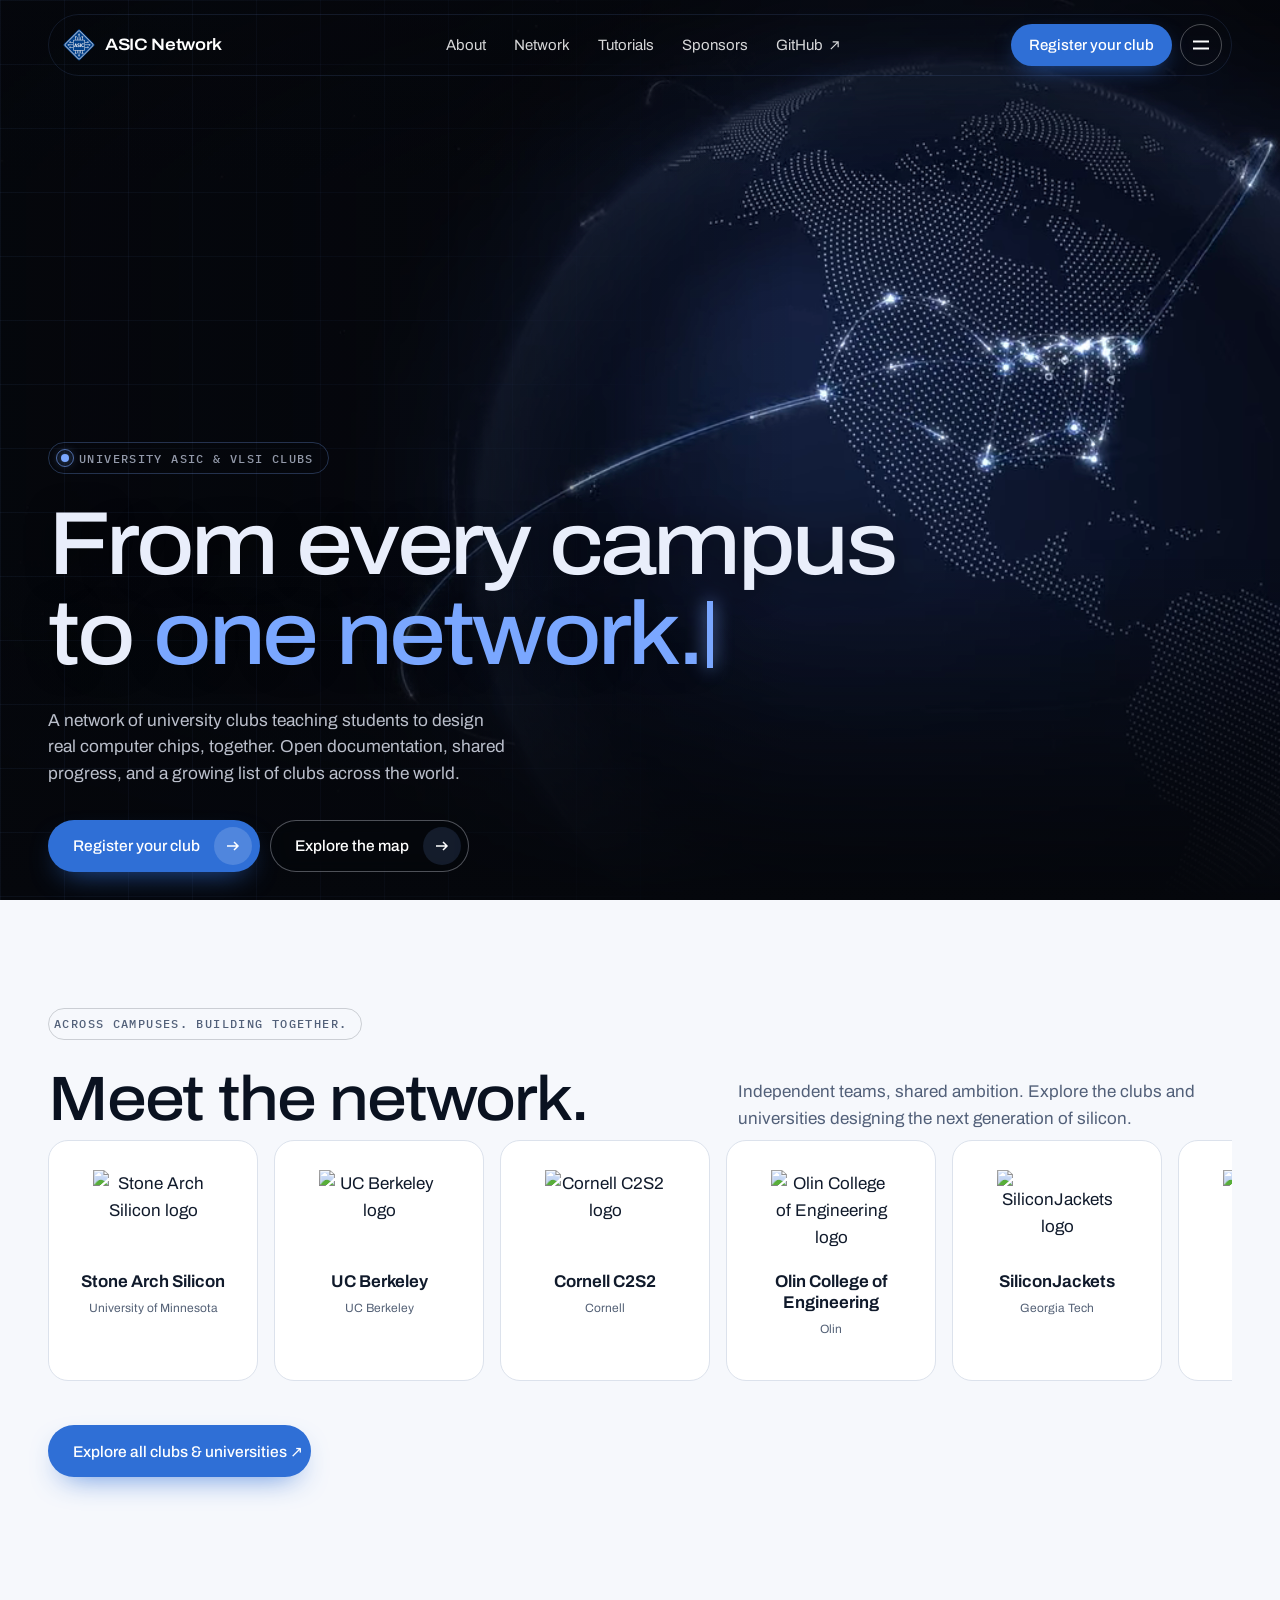
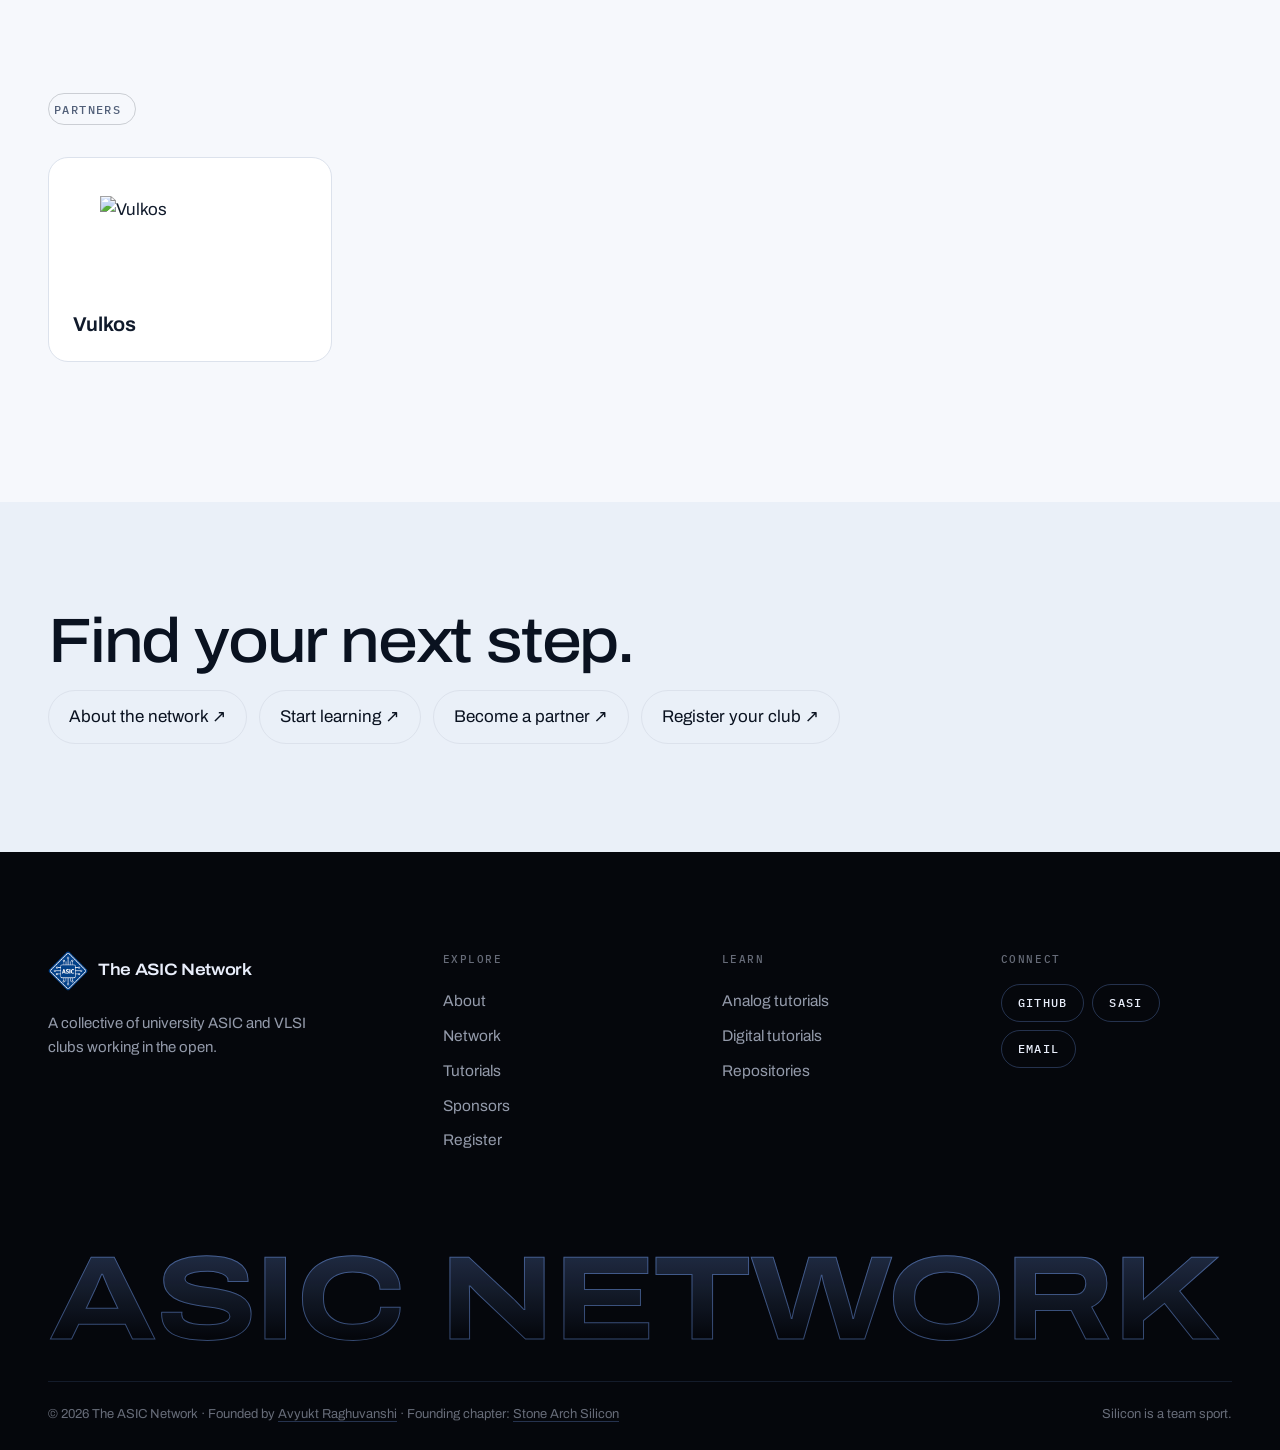
==== commit d38d79b9: "Show Vulkos partner logo on homepage" ====
--- a/index.html
+++ b/index.html
@@ -136,7 +136,7 @@
         <i class="btn-ic"><svg viewBox="0 0 14 14" aria-hidden="true"><path d="M1 7h11M8 3l4 4-4 4" stroke="currentColor" stroke-width="1.5" fill="none"/></svg></i></a>
     </div>
   </div>
-</section><section class="sec theme-light" data-nav="light"><div class="wrap"><div class="sec-head"><p class="tag">Across campuses. Building together.</p><h2 class="h2">Meet the network.</h2><p class="lead">Independent teams, shared ambition. Explore the clubs and universities designing the next generation of silicon.</p></div><div class="logo-belt" aria-label="Member clubs and universities"><div class="logo-belt-track"><div class="logo-belt-group"><a class="club-card" data-university="University of Minnesota" href="https://stone-arch-silicon.github.io/stone-arch-silicon/" target="_blank" rel="noopener"><div class="club-logo"><img src="https://stone-arch-silicon.github.io/stone-arch-silicon/assets/logo.png" alt="Stone Arch Silicon logo" width="120" height="80" loading="lazy" onerror="this.hidden=true" /></div><span class="club-name">Stone Arch Silicon</span><span class="club-university">University of Minnesota</span><span class="club-status">Joined</span></a><a class="club-card" data-university="UC Berkeley" href="https://berkeley.edu/" target="_blank" rel="noopener"><div class="club-logo"><img src="https://www.google.com/s2/favicons?domain=berkeley.edu&amp;sz=128" alt="UC Berkeley logo" width="120" height="80" loading="lazy" onerror="this.hidden=true" /></div><span class="club-name">UC Berkeley</span><span class="club-university">UC Berkeley</span><span class="club-status">Joined</span></a><a class="club-card" data-university="Cornell" href="https://www.c2s2.dev/" target="_blank" rel="noopener"><div class="club-logo"><img src="https://www.c2s2.dev/static/media/logo.6f1691a7c4eceae71851.png" alt="Cornell C2S2 logo" width="120" height="80" loading="lazy" onerror="this.hidden=true" /></div><span class="club-name">Cornell C2S2</span><span class="club-university">Cornell</span><span class="club-status">Joined</span></a><a class="club-card" data-university="Olin" href="https://olin.edu/" target="_blank" rel="noopener"><div class="club-logo"><img src="https://www.google.com/s2/favicons?domain=olin.edu&amp;sz=128" alt="Olin College of Engineering logo" width="120" height="80" loading="lazy" onerror="this.hidden=true" /></div><span class="club-name">Olin College of Engineering</span><span class="club-university">Olin</span><span class="club-status">Joined</span></a><a class="club-card" data-university="Georgia Tech" href="https://siliconjackets.gt/" target="_blank" rel="noopener"><div class="club-logo"><img src="https://siliconjackets.gt/wp-content/uploads/2023/12/SJ_Logo.png" alt="SiliconJackets logo" width="120" height="80" loading="lazy" onerror="this.hidden=true" /></div><span class="club-name">SiliconJackets</span><span class="club-university">Georgia Tech</span><span class="club-status">Joined</span></a><a class="club-card" data-university="MIT" href="https://mit.edu/" target="_blank" rel="noopener"><div class="club-logo"><img src="https://www.google.com/s2/favicons?domain=mit.edu&amp;sz=128" alt="MIT logo" width="120" height="80" loading="lazy" onerror="this.hidden=true" /></div><span class="club-name">MIT</span><span class="club-university">MIT</span><span class="club-status">Joined</span></a><a class="club-card" data-university="Iowa State University" href="https://git.ece.iastate.edu/isu-chip-fab" target="_blank" rel="noopener"><div class="club-logo"><img src="https://git.ece.iastate.edu/uploads/-/system/group/avatar/12149/current.jpg?v=1774533002" alt="Chip Forge logo" width="120" height="80" loading="lazy" onerror="this.hidden=true" /></div><span class="club-name">Chip Forge</span><span class="club-university">Iowa State University</span><span class="club-status">Joined</span></a><a class="club-card" data-university="University of Waterloo" href="https://uwasic.com/" target="_blank" rel="noopener"><div class="club-logo"><img src="https://uwaterloo.ca/sedra-student-design-centre/sites/default/files/uploads/images/uwasic-logo.png" alt="UWASIC logo" width="120" height="80" loading="lazy" onerror="this.hidden=true" /></div><span class="club-name">UWASIC</span><span class="club-university">University of Waterloo</span><span class="club-status">Joined</span></a><a class="club-card" data-university="TU Munich" href="https://tum.de/" target="_blank" rel="noopener"><div class="club-logo"><img src="https://www.google.com/s2/favicons?domain=tum.de&amp;sz=128" alt="Technical University of Munich logo" width="120" height="80" loading="lazy" onerror="this.hidden=true" /></div><span class="club-name">Technical University of Munich</span><span class="club-university">TU Munich</span><span class="club-status">Joined</span></a><a class="club-card" data-university="York University" href="https://yorku.ca/" target="_blank" rel="noopener"><div class="club-logo"><img src="https://www.google.com/s2/favicons?domain=yorku.ca&amp;sz=128" alt="York University logo" width="120" height="80" loading="lazy" onerror="this.hidden=true" /></div><span class="club-name">York University</span><span class="club-university">York University</span><span class="club-status">Joined</span></a><a class="club-card" data-university="University of Florida" href="https://ufl.edu/" target="_blank" rel="noopener"><div class="club-logo"><img src="https://www.google.com/s2/favicons?domain=ufl.edu&amp;sz=128" alt="University of Florida logo" width="120" height="80" loading="lazy" onerror="this.hidden=true" /></div><span class="club-name">University of Florida</span><span class="club-university">University of Florida</span><span class="club-status">Joined</span></a><a class="club-card" data-university="University of Toronto" href="https://uoftasic.com/" target="_blank" rel="noopener"><div class="club-logo"><img src="data:image/svg+xml,%3Csvg%20xmlns%3D%22http%3A%2F%2Fwww.w3.org%2F2000%2Fsvg%22%20class%3D%22brand__mark%22%20viewBox%3D%220%200%2013%2013%22%20role%3D%22img%22%20aria-label%3D%22UofT%20ASIC%22%20focusable%3D%22false%22%3E%3Cpath%20fill%3D%22%23002a5c%22%20d%3D%22M6%200h1v1h-1zM5%201h1v1h-1zM6%201h1v1h-1zM7%201h1v1h-1zM2%202h1v1h-1zM5%202h1v1h-1zM6%202h1v1h-1zM7%202h1v1h-1zM10%202h1v1h-1zM2%203h1v1h-1zM3%203h1v1h-1zM5%203h1v1h-1zM6%203h1v1h-1zM7%203h1v1h-1zM9%203h1v1h-1zM10%203h1v1h-1zM2%204h1v1h-1zM3%204h1v1h-1zM4%204h1v1h-1zM5%204h1v1h-1zM6%204h1v1h-1zM7%204h1v1h-1zM8%204h1v1h-1zM9%204h1v1h-1zM10%204h1v1h-1zM0%205h1v1h-1zM2%205h1v1h-1zM3%205h1v1h-1zM4%205h1v1h-1zM5%205h1v1h-1zM6%205h1v1h-1zM7%205h1v1h-1zM8%205h1v1h-1zM9%205h1v1h-1zM10%205h1v1h-1zM12%205h1v1h-1zM0%206h1v1h-1zM1%206h1v1h-1zM2%206h1v1h-1zM3%206h1v1h-1zM4%206h1v1h-1zM5%206h1v1h-1zM6%206h1v1h-1zM7%206h1v1h-1zM8%206h1v1h-1zM9%206h1v1h-1zM10%206h1v1h-1zM11%206h1v1h-1zM12%206h1v1h-1zM1%207h1v1h-1zM2%207h1v1h-1zM3%207h1v1h-1zM4%207h1v1h-1zM5%207h1v1h-1zM6%207h1v1h-1zM7%207h1v1h-1zM8%207h1v1h-1zM9%207h1v1h-1zM10%207h1v1h-1zM11%207h1v1h-1zM3%208h1v1h-1zM4%208h1v1h-1zM5%208h1v1h-1zM6%208h1v1h-1zM7%208h1v1h-1zM8%208h1v1h-1zM9%208h1v1h-1zM4%209h1v1h-1zM5%209h1v1h-1zM6%209h1v1h-1zM7%209h1v1h-1zM8%209h1v1h-1zM6%2010h1v1h-1zM6%2011h1v1h-1zM6%2012h1v1h-1z%22%3E%3C%2Fpath%3E%3C%2Fsvg%3E" alt="UofT ASIC logo" width="120" height="80" loading="lazy" onerror="this.hidden=true" /></div><span class="club-name">UofT ASIC</span><span class="club-university">University of Toronto</span><span class="club-status">Joined</span></a><a class="club-card" data-university="University of Calgary" href="https://schulichonachip.ca/" target="_blank" rel="noopener"><div class="club-logo"><img src="https://schulichonachip.ca/logo.png" alt="Schulich on a Chip logo" width="120" height="80" loading="lazy" onerror="this.hidden=true" /></div><span class="club-name">Schulich on a Chip</span><span class="club-university">University of Calgary</span><span class="club-status">Joined</span></a><a class="club-card" data-university="University of Technology Sydney" href="https://uts.edu.au/" target="_blank" rel="noopener"><div class="club-logo"><img src="https://www.google.com/s2/favicons?domain=uts.edu.au&amp;sz=128" alt="University of Technology Sydney logo" width="120" height="80" loading="lazy" onerror="this.hidden=true" /></div><span class="club-name">University of Technology Sydney</span><span class="club-university">University of Technology Sydney</span><span class="club-status">Joined</span></a><a class="club-card" data-university="University of New South Wales" href="https://unsw.edu.au/" target="_blank" rel="noopener"><div class="club-logo"><img src="https://www.google.com/s2/favicons?domain=unsw.edu.au&amp;sz=128" alt="UNSW Sydney logo" width="120" height="80" loading="lazy" onerror="this.hidden=true" /></div><span class="club-name">UNSW Sydney</span><span class="club-university">University of New South Wales</span><span class="club-status">Joined</span></a><a class="club-card" data-university="University of Sydney" href="https://sydney.edu.au/" target="_blank" rel="noopener"><div class="club-logo"><img src="https://www.google.com/s2/favicons?domain=sydney.edu.au&amp;sz=128" alt="University of Sydney logo" width="120" height="80" loading="lazy" onerror="this.hidden=true" /></div><span class="club-name">University of Sydney</span><span class="club-university">University of Sydney</span><span class="club-status">Joined</span></a><a class="club-card" data-university="UT Austin" href="https://github.com/LonghornSilicon" target="_blank" rel="noopener"><div class="club-logo"><img src="https://avatars.githubusercontent.com/u/276761308?s=200&amp;v=4" alt="Longhorn Silicon logo" width="120" height="80" loading="lazy" onerror="this.hidden=true" /></div><span class="club-name">Longhorn Silicon</span><span class="club-university">UT Austin</span><span class="club-status">Joined</span></a><a class="club-card" data-university="UW Madison" href="https://siliconbadgers.com/" target="_blank" rel="noopener"><div class="club-logo"><img src="https://siliconbadgers.com/assets/img/logo.png" alt="SiliconBadgers logo" width="120" height="80" loading="lazy" onerror="this.hidden=true" /></div><span class="club-name">SiliconBadgers</span><span class="club-university">UW Madison</span><span class="club-status">Joined</span></a></div><div class="logo-belt-group" aria-hidden="true" inert><a class="club-card" data-university="University of Minnesota" href="https://stone-arch-silicon.github.io/stone-arch-silicon/" target="_blank" rel="noopener"><div class="club-logo"><img src="https://stone-arch-silicon.github.io/stone-arch-silicon/assets/logo.png" alt="Stone Arch Silicon logo" width="120" height="80" loading="lazy" onerror="this.hidden=true" /></div><span class="club-name">Stone Arch Silicon</span><span class="club-university">University of Minnesota</span><span class="club-status">Joined</span></a><a class="club-card" data-university="UC Berkeley" href="https://berkeley.edu/" target="_blank" rel="noopener"><div class="club-logo"><img src="https://www.google.com/s2/favicons?domain=berkeley.edu&amp;sz=128" alt="UC Berkeley logo" width="120" height="80" loading="lazy" onerror="this.hidden=true" /></div><span class="club-name">UC Berkeley</span><span class="club-university">UC Berkeley</span><span class="club-status">Joined</span></a><a class="club-card" data-university="Cornell" href="https://www.c2s2.dev/" target="_blank" rel="noopener"><div class="club-logo"><img src="https://www.c2s2.dev/static/media/logo.6f1691a7c4eceae71851.png" alt="Cornell C2S2 logo" width="120" height="80" loading="lazy" onerror="this.hidden=true" /></div><span class="club-name">Cornell C2S2</span><span class="club-university">Cornell</span><span class="club-status">Joined</span></a><a class="club-card" data-university="Olin" href="https://olin.edu/" target="_blank" rel="noopener"><div class="club-logo"><img src="https://www.google.com/s2/favicons?domain=olin.edu&amp;sz=128" alt="Olin College of Engineering logo" width="120" height="80" loading="lazy" onerror="this.hidden=true" /></div><span class="club-name">Olin College of Engineering</span><span class="club-university">Olin</span><span class="club-status">Joined</span></a><a class="club-card" data-university="Georgia Tech" href="https://siliconjackets.gt/" target="_blank" rel="noopener"><div class="club-logo"><img src="https://siliconjackets.gt/wp-content/uploads/2023/12/SJ_Logo.png" alt="SiliconJackets logo" width="120" height="80" loading="lazy" onerror="this.hidden=true" /></div><span class="club-name">SiliconJackets</span><span class="club-university">Georgia Tech</span><span class="club-status">Joined</span></a><a class="club-card" data-university="MIT" href="https://mit.edu/" target="_blank" rel="noopener"><div class="club-logo"><img src="https://www.google.com/s2/favicons?domain=mit.edu&amp;sz=128" alt="MIT logo" width="120" height="80" loading="lazy" onerror="this.hidden=true" /></div><span class="club-name">MIT</span><span class="club-university">MIT</span><span class="club-status">Joined</span></a><a class="club-card" data-university="Iowa State University" href="https://git.ece.iastate.edu/isu-chip-fab" target="_blank" rel="noopener"><div class="club-logo"><img src="https://git.ece.iastate.edu/uploads/-/system/group/avatar/12149/current.jpg?v=1774533002" alt="Chip Forge logo" width="120" height="80" loading="lazy" onerror="this.hidden=true" /></div><span class="club-name">Chip Forge</span><span class="club-university">Iowa State University</span><span class="club-status">Joined</span></a><a class="club-card" data-university="University of Waterloo" href="https://uwasic.com/" target="_blank" rel="noopener"><div class="club-logo"><img src="https://uwaterloo.ca/sedra-student-design-centre/sites/default/files/uploads/images/uwasic-logo.png" alt="UWASIC logo" width="120" height="80" loading="lazy" onerror="this.hidden=true" /></div><span class="club-name">UWASIC</span><span class="club-university">University of Waterloo</span><span class="club-status">Joined</span></a><a class="club-card" data-university="TU Munich" href="https://tum.de/" target="_blank" rel="noopener"><div class="club-logo"><img src="https://www.google.com/s2/favicons?domain=tum.de&amp;sz=128" alt="Technical University of Munich logo" width="120" height="80" loading="lazy" onerror="this.hidden=true" /></div><span class="club-name">Technical University of Munich</span><span class="club-university">TU Munich</span><span class="club-status">Joined</span></a><a class="club-card" data-university="York University" href="https://yorku.ca/" target="_blank" rel="noopener"><div class="club-logo"><img src="https://www.google.com/s2/favicons?domain=yorku.ca&amp;sz=128" alt="York University logo" width="120" height="80" loading="lazy" onerror="this.hidden=true" /></div><span class="club-name">York University</span><span class="club-university">York University</span><span class="club-status">Joined</span></a><a class="club-card" data-university="University of Florida" href="https://ufl.edu/" target="_blank" rel="noopener"><div class="club-logo"><img src="https://www.google.com/s2/favicons?domain=ufl.edu&amp;sz=128" alt="University of Florida logo" width="120" height="80" loading="lazy" onerror="this.hidden=true" /></div><span class="club-name">University of Florida</span><span class="club-university">University of Florida</span><span class="club-status">Joined</span></a><a class="club-card" data-university="University of Toronto" href="https://uoftasic.com/" target="_blank" rel="noopener"><div class="club-logo"><img src="data:image/svg+xml,%3Csvg%20xmlns%3D%22http%3A%2F%2Fwww.w3.org%2F2000%2Fsvg%22%20class%3D%22brand__mark%22%20viewBox%3D%220%200%2013%2013%22%20role%3D%22img%22%20aria-label%3D%22UofT%20ASIC%22%20focusable%3D%22false%22%3E%3Cpath%20fill%3D%22%23002a5c%22%20d%3D%22M6%200h1v1h-1zM5%201h1v1h-1zM6%201h1v1h-1zM7%201h1v1h-1zM2%202h1v1h-1zM5%202h1v1h-1zM6%202h1v1h-1zM7%202h1v1h-1zM10%202h1v1h-1zM2%203h1v1h-1zM3%203h1v1h-1zM5%203h1v1h-1zM6%203h1v1h-1zM7%203h1v1h-1zM9%203h1v1h-1zM10%203h1v1h-1zM2%204h1v1h-1zM3%204h1v1h-1zM4%204h1v1h-1zM5%204h1v1h-1zM6%204h1v1h-1zM7%204h1v1h-1zM8%204h1v1h-1zM9%204h1v1h-1zM10%204h1v1h-1zM0%205h1v1h-1zM2%205h1v1h-1zM3%205h1v1h-1zM4%205h1v1h-1zM5%205h1v1h-1zM6%205h1v1h-1zM7%205h1v1h-1zM8%205h1v1h-1zM9%205h1v1h-1zM10%205h1v1h-1zM12%205h1v1h-1zM0%206h1v1h-1zM1%206h1v1h-1zM2%206h1v1h-1zM3%206h1v1h-1zM4%206h1v1h-1zM5%206h1v1h-1zM6%206h1v1h-1zM7%206h1v1h-1zM8%206h1v1h-1zM9%206h1v1h-1zM10%206h1v1h-1zM11%206h1v1h-1zM12%206h1v1h-1zM1%207h1v1h-1zM2%207h1v1h-1zM3%207h1v1h-1zM4%207h1v1h-1zM5%207h1v1h-1zM6%207h1v1h-1zM7%207h1v1h-1zM8%207h1v1h-1zM9%207h1v1h-1zM10%207h1v1h-1zM11%207h1v1h-1zM3%208h1v1h-1zM4%208h1v1h-1zM5%208h1v1h-1zM6%208h1v1h-1zM7%208h1v1h-1zM8%208h1v1h-1zM9%208h1v1h-1zM4%209h1v1h-1zM5%209h1v1h-1zM6%209h1v1h-1zM7%209h1v1h-1zM8%209h1v1h-1zM6%2010h1v1h-1zM6%2011h1v1h-1zM6%2012h1v1h-1z%22%3E%3C%2Fpath%3E%3C%2Fsvg%3E" alt="UofT ASIC logo" width="120" height="80" loading="lazy" onerror="this.hidden=true" /></div><span class="club-name">UofT ASIC</span><span class="club-university">University of Toronto</span><span class="club-status">Joined</span></a><a class="club-card" data-university="University of Calgary" href="https://schulichonachip.ca/" target="_blank" rel="noopener"><div class="club-logo"><img src="https://schulichonachip.ca/logo.png" alt="Schulich on a Chip logo" width="120" height="80" loading="lazy" onerror="this.hidden=true" /></div><span class="club-name">Schulich on a Chip</span><span class="club-university">University of Calgary</span><span class="club-status">Joined</span></a><a class="club-card" data-university="University of Technology Sydney" href="https://uts.edu.au/" target="_blank" rel="noopener"><div class="club-logo"><img src="https://www.google.com/s2/favicons?domain=uts.edu.au&amp;sz=128" alt="University of Technology Sydney logo" width="120" height="80" loading="lazy" onerror="this.hidden=true" /></div><span class="club-name">University of Technology Sydney</span><span class="club-university">University of Technology Sydney</span><span class="club-status">Joined</span></a><a class="club-card" data-university="University of New South Wales" href="https://unsw.edu.au/" target="_blank" rel="noopener"><div class="club-logo"><img src="https://www.google.com/s2/favicons?domain=unsw.edu.au&amp;sz=128" alt="UNSW Sydney logo" width="120" height="80" loading="lazy" onerror="this.hidden=true" /></div><span class="club-name">UNSW Sydney</span><span class="club-university">University of New South Wales</span><span class="club-status">Joined</span></a><a class="club-card" data-university="University of Sydney" href="https://sydney.edu.au/" target="_blank" rel="noopener"><div class="club-logo"><img src="https://www.google.com/s2/favicons?domain=sydney.edu.au&amp;sz=128" alt="University of Sydney logo" width="120" height="80" loading="lazy" onerror="this.hidden=true" /></div><span class="club-name">University of Sydney</span><span class="club-university">University of Sydney</span><span class="club-status">Joined</span></a><a class="club-card" data-university="UT Austin" href="https://github.com/LonghornSilicon" target="_blank" rel="noopener"><div class="club-logo"><img src="https://avatars.githubusercontent.com/u/276761308?s=200&amp;v=4" alt="Longhorn Silicon logo" width="120" height="80" loading="lazy" onerror="this.hidden=true" /></div><span class="club-name">Longhorn Silicon</span><span class="club-university">UT Austin</span><span class="club-status">Joined</span></a><a class="club-card" data-university="UW Madison" href="https://siliconbadgers.com/" target="_blank" rel="noopener"><div class="club-logo"><img src="https://siliconbadgers.com/assets/img/logo.png" alt="SiliconBadgers logo" width="120" height="80" loading="lazy" onerror="this.hidden=true" /></div><span class="club-name">SiliconBadgers</span><span class="club-university">UW Madison</span><span class="club-status">Joined</span></a></div></div></div><p style="margin-top:32px"><a class="btn btn-primary" href="network.html">Explore all clubs &amp; universities ↗</a></p></div></section><section class="sec theme-paper" data-nav="light"><div class="wrap"><h2 class="h2">Find your next step.</h2><div class="home-links"><a href="about.html">About the network ↗</a><a href="tutorials.html">Start learning ↗</a><a href="sponsors.html">Become a partner ↗</a><a href="register.html">Register your club ↗</a></div></div></section></main>
+</section><section class="sec theme-light" data-nav="light"><div class="wrap"><div class="sec-head"><p class="tag">Across campuses. Building together.</p><h2 class="h2">Meet the network.</h2><p class="lead">Independent teams, shared ambition. Explore the clubs and universities designing the next generation of silicon.</p></div><div class="logo-belt" aria-label="Member clubs and universities"><div class="logo-belt-track"><div class="logo-belt-group"><a class="club-card" data-university="University of Minnesota" href="https://stone-arch-silicon.github.io/stone-arch-silicon/" target="_blank" rel="noopener"><div class="club-logo"><img src="https://stone-arch-silicon.github.io/stone-arch-silicon/assets/logo.png" alt="Stone Arch Silicon logo" width="120" height="80" loading="lazy" onerror="this.hidden=true" /></div><span class="club-name">Stone Arch Silicon</span><span class="club-university">University of Minnesota</span><span class="club-status">Joined</span></a><a class="club-card" data-university="UC Berkeley" href="https://berkeley.edu/" target="_blank" rel="noopener"><div class="club-logo"><img src="https://www.google.com/s2/favicons?domain=berkeley.edu&amp;sz=128" alt="UC Berkeley logo" width="120" height="80" loading="lazy" onerror="this.hidden=true" /></div><span class="club-name">UC Berkeley</span><span class="club-university">UC Berkeley</span><span class="club-status">Joined</span></a><a class="club-card" data-university="Cornell" href="https://www.c2s2.dev/" target="_blank" rel="noopener"><div class="club-logo"><img src="https://www.c2s2.dev/static/media/logo.6f1691a7c4eceae71851.png" alt="Cornell C2S2 logo" width="120" height="80" loading="lazy" onerror="this.hidden=true" /></div><span class="club-name">Cornell C2S2</span><span class="club-university">Cornell</span><span class="club-status">Joined</span></a><a class="club-card" data-university="Olin" href="https://olin.edu/" target="_blank" rel="noopener"><div class="club-logo"><img src="https://www.google.com/s2/favicons?domain=olin.edu&amp;sz=128" alt="Olin College of Engineering logo" width="120" height="80" loading="lazy" onerror="this.hidden=true" /></div><span class="club-name">Olin College of Engineering</span><span class="club-university">Olin</span><span class="club-status">Joined</span></a><a class="club-card" data-university="Georgia Tech" href="https://siliconjackets.gt/" target="_blank" rel="noopener"><div class="club-logo"><img src="https://siliconjackets.gt/wp-content/uploads/2023/12/SJ_Logo.png" alt="SiliconJackets logo" width="120" height="80" loading="lazy" onerror="this.hidden=true" /></div><span class="club-name">SiliconJackets</span><span class="club-university">Georgia Tech</span><span class="club-status">Joined</span></a><a class="club-card" data-university="MIT" href="https://mit.edu/" target="_blank" rel="noopener"><div class="club-logo"><img src="https://www.google.com/s2/favicons?domain=mit.edu&amp;sz=128" alt="MIT logo" width="120" height="80" loading="lazy" onerror="this.hidden=true" /></div><span class="club-name">MIT</span><span class="club-university">MIT</span><span class="club-status">Joined</span></a><a class="club-card" data-university="Iowa State University" href="https://git.ece.iastate.edu/isu-chip-fab" target="_blank" rel="noopener"><div class="club-logo"><img src="https://git.ece.iastate.edu/uploads/-/system/group/avatar/12149/current.jpg?v=1774533002" alt="Chip Forge logo" width="120" height="80" loading="lazy" onerror="this.hidden=true" /></div><span class="club-name">Chip Forge</span><span class="club-university">Iowa State University</span><span class="club-status">Joined</span></a><a class="club-card" data-university="University of Waterloo" href="https://uwasic.com/" target="_blank" rel="noopener"><div class="club-logo"><img src="https://uwaterloo.ca/sedra-student-design-centre/sites/default/files/uploads/images/uwasic-logo.png" alt="UWASIC logo" width="120" height="80" loading="lazy" onerror="this.hidden=true" /></div><span class="club-name">UWASIC</span><span class="club-university">University of Waterloo</span><span class="club-status">Joined</span></a><a class="club-card" data-university="TU Munich" href="https://tum.de/" target="_blank" rel="noopener"><div class="club-logo"><img src="https://www.google.com/s2/favicons?domain=tum.de&amp;sz=128" alt="Technical University of Munich logo" width="120" height="80" loading="lazy" onerror="this.hidden=true" /></div><span class="club-name">Technical University of Munich</span><span class="club-university">TU Munich</span><span class="club-status">Joined</span></a><a class="club-card" data-university="York University" href="https://yorku.ca/" target="_blank" rel="noopener"><div class="club-logo"><img src="https://www.google.com/s2/favicons?domain=yorku.ca&amp;sz=128" alt="York University logo" width="120" height="80" loading="lazy" onerror="this.hidden=true" /></div><span class="club-name">York University</span><span class="club-university">York University</span><span class="club-status">Joined</span></a><a class="club-card" data-university="University of Florida" href="https://ufl.edu/" target="_blank" rel="noopener"><div class="club-logo"><img src="https://www.google.com/s2/favicons?domain=ufl.edu&amp;sz=128" alt="University of Florida logo" width="120" height="80" loading="lazy" onerror="this.hidden=true" /></div><span class="club-name">University of Florida</span><span class="club-university">University of Florida</span><span class="club-status">Joined</span></a><a class="club-card" data-university="University of Toronto" href="https://uoftasic.com/" target="_blank" rel="noopener"><div class="club-logo"><img src="data:image/svg+xml,%3Csvg%20xmlns%3D%22http%3A%2F%2Fwww.w3.org%2F2000%2Fsvg%22%20class%3D%22brand__mark%22%20viewBox%3D%220%200%2013%2013%22%20role%3D%22img%22%20aria-label%3D%22UofT%20ASIC%22%20focusable%3D%22false%22%3E%3Cpath%20fill%3D%22%23002a5c%22%20d%3D%22M6%200h1v1h-1zM5%201h1v1h-1zM6%201h1v1h-1zM7%201h1v1h-1zM2%202h1v1h-1zM5%202h1v1h-1zM6%202h1v1h-1zM7%202h1v1h-1zM10%202h1v1h-1zM2%203h1v1h-1zM3%203h1v1h-1zM5%203h1v1h-1zM6%203h1v1h-1zM7%203h1v1h-1zM9%203h1v1h-1zM10%203h1v1h-1zM2%204h1v1h-1zM3%204h1v1h-1zM4%204h1v1h-1zM5%204h1v1h-1zM6%204h1v1h-1zM7%204h1v1h-1zM8%204h1v1h-1zM9%204h1v1h-1zM10%204h1v1h-1zM0%205h1v1h-1zM2%205h1v1h-1zM3%205h1v1h-1zM4%205h1v1h-1zM5%205h1v1h-1zM6%205h1v1h-1zM7%205h1v1h-1zM8%205h1v1h-1zM9%205h1v1h-1zM10%205h1v1h-1zM12%205h1v1h-1zM0%206h1v1h-1zM1%206h1v1h-1zM2%206h1v1h-1zM3%206h1v1h-1zM4%206h1v1h-1zM5%206h1v1h-1zM6%206h1v1h-1zM7%206h1v1h-1zM8%206h1v1h-1zM9%206h1v1h-1zM10%206h1v1h-1zM11%206h1v1h-1zM12%206h1v1h-1zM1%207h1v1h-1zM2%207h1v1h-1zM3%207h1v1h-1zM4%207h1v1h-1zM5%207h1v1h-1zM6%207h1v1h-1zM7%207h1v1h-1zM8%207h1v1h-1zM9%207h1v1h-1zM10%207h1v1h-1zM11%207h1v1h-1zM3%208h1v1h-1zM4%208h1v1h-1zM5%208h1v1h-1zM6%208h1v1h-1zM7%208h1v1h-1zM8%208h1v1h-1zM9%208h1v1h-1zM4%209h1v1h-1zM5%209h1v1h-1zM6%209h1v1h-1zM7%209h1v1h-1zM8%209h1v1h-1zM6%2010h1v1h-1zM6%2011h1v1h-1zM6%2012h1v1h-1z%22%3E%3C%2Fpath%3E%3C%2Fsvg%3E" alt="UofT ASIC logo" width="120" height="80" loading="lazy" onerror="this.hidden=true" /></div><span class="club-name">UofT ASIC</span><span class="club-university">University of Toronto</span><span class="club-status">Joined</span></a><a class="club-card" data-university="University of Calgary" href="https://schulichonachip.ca/" target="_blank" rel="noopener"><div class="club-logo"><img src="https://schulichonachip.ca/logo.png" alt="Schulich on a Chip logo" width="120" height="80" loading="lazy" onerror="this.hidden=true" /></div><span class="club-name">Schulich on a Chip</span><span class="club-university">University of Calgary</span><span class="club-status">Joined</span></a><a class="club-card" data-university="University of Technology Sydney" href="https://uts.edu.au/" target="_blank" rel="noopener"><div class="club-logo"><img src="https://www.google.com/s2/favicons?domain=uts.edu.au&amp;sz=128" alt="University of Technology Sydney logo" width="120" height="80" loading="lazy" onerror="this.hidden=true" /></div><span class="club-name">University of Technology Sydney</span><span class="club-university">University of Technology Sydney</span><span class="club-status">Joined</span></a><a class="club-card" data-university="University of New South Wales" href="https://unsw.edu.au/" target="_blank" rel="noopener"><div class="club-logo"><img src="https://www.google.com/s2/favicons?domain=unsw.edu.au&amp;sz=128" alt="UNSW Sydney logo" width="120" height="80" loading="lazy" onerror="this.hidden=true" /></div><span class="club-name">UNSW Sydney</span><span class="club-university">University of New South Wales</span><span class="club-status">Joined</span></a><a class="club-card" data-university="University of Sydney" href="https://sydney.edu.au/" target="_blank" rel="noopener"><div class="club-logo"><img src="https://www.google.com/s2/favicons?domain=sydney.edu.au&amp;sz=128" alt="University of Sydney logo" width="120" height="80" loading="lazy" onerror="this.hidden=true" /></div><span class="club-name">University of Sydney</span><span class="club-university">University of Sydney</span><span class="club-status">Joined</span></a><a class="club-card" data-university="UT Austin" href="https://github.com/LonghornSilicon" target="_blank" rel="noopener"><div class="club-logo"><img src="https://avatars.githubusercontent.com/u/276761308?s=200&amp;v=4" alt="Longhorn Silicon logo" width="120" height="80" loading="lazy" onerror="this.hidden=true" /></div><span class="club-name">Longhorn Silicon</span><span class="club-university">UT Austin</span><span class="club-status">Joined</span></a><a class="club-card" data-university="UW Madison" href="https://siliconbadgers.com/" target="_blank" rel="noopener"><div class="club-logo"><img src="https://siliconbadgers.com/assets/img/logo.png" alt="SiliconBadgers logo" width="120" height="80" loading="lazy" onerror="this.hidden=true" /></div><span class="club-name">SiliconBadgers</span><span class="club-university">UW Madison</span><span class="club-status">Joined</span></a></div><div class="logo-belt-group" aria-hidden="true" inert><a class="club-card" data-university="University of Minnesota" href="https://stone-arch-silicon.github.io/stone-arch-silicon/" target="_blank" rel="noopener"><div class="club-logo"><img src="https://stone-arch-silicon.github.io/stone-arch-silicon/assets/logo.png" alt="Stone Arch Silicon logo" width="120" height="80" loading="lazy" onerror="this.hidden=true" /></div><span class="club-name">Stone Arch Silicon</span><span class="club-university">University of Minnesota</span><span class="club-status">Joined</span></a><a class="club-card" data-university="UC Berkeley" href="https://berkeley.edu/" target="_blank" rel="noopener"><div class="club-logo"><img src="https://www.google.com/s2/favicons?domain=berkeley.edu&amp;sz=128" alt="UC Berkeley logo" width="120" height="80" loading="lazy" onerror="this.hidden=true" /></div><span class="club-name">UC Berkeley</span><span class="club-university">UC Berkeley</span><span class="club-status">Joined</span></a><a class="club-card" data-university="Cornell" href="https://www.c2s2.dev/" target="_blank" rel="noopener"><div class="club-logo"><img src="https://www.c2s2.dev/static/media/logo.6f1691a7c4eceae71851.png" alt="Cornell C2S2 logo" width="120" height="80" loading="lazy" onerror="this.hidden=true" /></div><span class="club-name">Cornell C2S2</span><span class="club-university">Cornell</span><span class="club-status">Joined</span></a><a class="club-card" data-university="Olin" href="https://olin.edu/" target="_blank" rel="noopener"><div class="club-logo"><img src="https://www.google.com/s2/favicons?domain=olin.edu&amp;sz=128" alt="Olin College of Engineering logo" width="120" height="80" loading="lazy" onerror="this.hidden=true" /></div><span class="club-name">Olin College of Engineering</span><span class="club-university">Olin</span><span class="club-status">Joined</span></a><a class="club-card" data-university="Georgia Tech" href="https://siliconjackets.gt/" target="_blank" rel="noopener"><div class="club-logo"><img src="https://siliconjackets.gt/wp-content/uploads/2023/12/SJ_Logo.png" alt="SiliconJackets logo" width="120" height="80" loading="lazy" onerror="this.hidden=true" /></div><span class="club-name">SiliconJackets</span><span class="club-university">Georgia Tech</span><span class="club-status">Joined</span></a><a class="club-card" data-university="MIT" href="https://mit.edu/" target="_blank" rel="noopener"><div class="club-logo"><img src="https://www.google.com/s2/favicons?domain=mit.edu&amp;sz=128" alt="MIT logo" width="120" height="80" loading="lazy" onerror="this.hidden=true" /></div><span class="club-name">MIT</span><span class="club-university">MIT</span><span class="club-status">Joined</span></a><a class="club-card" data-university="Iowa State University" href="https://git.ece.iastate.edu/isu-chip-fab" target="_blank" rel="noopener"><div class="club-logo"><img src="https://git.ece.iastate.edu/uploads/-/system/group/avatar/12149/current.jpg?v=1774533002" alt="Chip Forge logo" width="120" height="80" loading="lazy" onerror="this.hidden=true" /></div><span class="club-name">Chip Forge</span><span class="club-university">Iowa State University</span><span class="club-status">Joined</span></a><a class="club-card" data-university="University of Waterloo" href="https://uwasic.com/" target="_blank" rel="noopener"><div class="club-logo"><img src="https://uwaterloo.ca/sedra-student-design-centre/sites/default/files/uploads/images/uwasic-logo.png" alt="UWASIC logo" width="120" height="80" loading="lazy" onerror="this.hidden=true" /></div><span class="club-name">UWASIC</span><span class="club-university">University of Waterloo</span><span class="club-status">Joined</span></a><a class="club-card" data-university="TU Munich" href="https://tum.de/" target="_blank" rel="noopener"><div class="club-logo"><img src="https://www.google.com/s2/favicons?domain=tum.de&amp;sz=128" alt="Technical University of Munich logo" width="120" height="80" loading="lazy" onerror="this.hidden=true" /></div><span class="club-name">Technical University of Munich</span><span class="club-university">TU Munich</span><span class="club-status">Joined</span></a><a class="club-card" data-university="York University" href="https://yorku.ca/" target="_blank" rel="noopener"><div class="club-logo"><img src="https://www.google.com/s2/favicons?domain=yorku.ca&amp;sz=128" alt="York University logo" width="120" height="80" loading="lazy" onerror="this.hidden=true" /></div><span class="club-name">York University</span><span class="club-university">York University</span><span class="club-status">Joined</span></a><a class="club-card" data-university="University of Florida" href="https://ufl.edu/" target="_blank" rel="noopener"><div class="club-logo"><img src="https://www.google.com/s2/favicons?domain=ufl.edu&amp;sz=128" alt="University of Florida logo" width="120" height="80" loading="lazy" onerror="this.hidden=true" /></div><span class="club-name">University of Florida</span><span class="club-university">University of Florida</span><span class="club-status">Joined</span></a><a class="club-card" data-university="University of Toronto" href="https://uoftasic.com/" target="_blank" rel="noopener"><div class="club-logo"><img src="data:image/svg+xml,%3Csvg%20xmlns%3D%22http%3A%2F%2Fwww.w3.org%2F2000%2Fsvg%22%20class%3D%22brand__mark%22%20viewBox%3D%220%200%2013%2013%22%20role%3D%22img%22%20aria-label%3D%22UofT%20ASIC%22%20focusable%3D%22false%22%3E%3Cpath%20fill%3D%22%23002a5c%22%20d%3D%22M6%200h1v1h-1zM5%201h1v1h-1zM6%201h1v1h-1zM7%201h1v1h-1zM2%202h1v1h-1zM5%202h1v1h-1zM6%202h1v1h-1zM7%202h1v1h-1zM10%202h1v1h-1zM2%203h1v1h-1zM3%203h1v1h-1zM5%203h1v1h-1zM6%203h1v1h-1zM7%203h1v1h-1zM9%203h1v1h-1zM10%203h1v1h-1zM2%204h1v1h-1zM3%204h1v1h-1zM4%204h1v1h-1zM5%204h1v1h-1zM6%204h1v1h-1zM7%204h1v1h-1zM8%204h1v1h-1zM9%204h1v1h-1zM10%204h1v1h-1zM0%205h1v1h-1zM2%205h1v1h-1zM3%205h1v1h-1zM4%205h1v1h-1zM5%205h1v1h-1zM6%205h1v1h-1zM7%205h1v1h-1zM8%205h1v1h-1zM9%205h1v1h-1zM10%205h1v1h-1zM12%205h1v1h-1zM0%206h1v1h-1zM1%206h1v1h-1zM2%206h1v1h-1zM3%206h1v1h-1zM4%206h1v1h-1zM5%206h1v1h-1zM6%206h1v1h-1zM7%206h1v1h-1zM8%206h1v1h-1zM9%206h1v1h-1zM10%206h1v1h-1zM11%206h1v1h-1zM12%206h1v1h-1zM1%207h1v1h-1zM2%207h1v1h-1zM3%207h1v1h-1zM4%207h1v1h-1zM5%207h1v1h-1zM6%207h1v1h-1zM7%207h1v1h-1zM8%207h1v1h-1zM9%207h1v1h-1zM10%207h1v1h-1zM11%207h1v1h-1zM3%208h1v1h-1zM4%208h1v1h-1zM5%208h1v1h-1zM6%208h1v1h-1zM7%208h1v1h-1zM8%208h1v1h-1zM9%208h1v1h-1zM4%209h1v1h-1zM5%209h1v1h-1zM6%209h1v1h-1zM7%209h1v1h-1zM8%209h1v1h-1zM6%2010h1v1h-1zM6%2011h1v1h-1zM6%2012h1v1h-1z%22%3E%3C%2Fpath%3E%3C%2Fsvg%3E" alt="UofT ASIC logo" width="120" height="80" loading="lazy" onerror="this.hidden=true" /></div><span class="club-name">UofT ASIC</span><span class="club-university">University of Toronto</span><span class="club-status">Joined</span></a><a class="club-card" data-university="University of Calgary" href="https://schulichonachip.ca/" target="_blank" rel="noopener"><div class="club-logo"><img src="https://schulichonachip.ca/logo.png" alt="Schulich on a Chip logo" width="120" height="80" loading="lazy" onerror="this.hidden=true" /></div><span class="club-name">Schulich on a Chip</span><span class="club-university">University of Calgary</span><span class="club-status">Joined</span></a><a class="club-card" data-university="University of Technology Sydney" href="https://uts.edu.au/" target="_blank" rel="noopener"><div class="club-logo"><img src="https://www.google.com/s2/favicons?domain=uts.edu.au&amp;sz=128" alt="University of Technology Sydney logo" width="120" height="80" loading="lazy" onerror="this.hidden=true" /></div><span class="club-name">University of Technology Sydney</span><span class="club-university">University of Technology Sydney</span><span class="club-status">Joined</span></a><a class="club-card" data-university="University of New South Wales" href="https://unsw.edu.au/" target="_blank" rel="noopener"><div class="club-logo"><img src="https://www.google.com/s2/favicons?domain=unsw.edu.au&amp;sz=128" alt="UNSW Sydney logo" width="120" height="80" loading="lazy" onerror="this.hidden=true" /></div><span class="club-name">UNSW Sydney</span><span class="club-university">University of New South Wales</span><span class="club-status">Joined</span></a><a class="club-card" data-university="University of Sydney" href="https://sydney.edu.au/" target="_blank" rel="noopener"><div class="club-logo"><img src="https://www.google.com/s2/favicons?domain=sydney.edu.au&amp;sz=128" alt="University of Sydney logo" width="120" height="80" loading="lazy" onerror="this.hidden=true" /></div><span class="club-name">University of Sydney</span><span class="club-university">University of Sydney</span><span class="club-status">Joined</span></a><a class="club-card" data-university="UT Austin" href="https://github.com/LonghornSilicon" target="_blank" rel="noopener"><div class="club-logo"><img src="https://avatars.githubusercontent.com/u/276761308?s=200&amp;v=4" alt="Longhorn Silicon logo" width="120" height="80" loading="lazy" onerror="this.hidden=true" /></div><span class="club-name">Longhorn Silicon</span><span class="club-university">UT Austin</span><span class="club-status">Joined</span></a><a class="club-card" data-university="UW Madison" href="https://siliconbadgers.com/" target="_blank" rel="noopener"><div class="club-logo"><img src="https://siliconbadgers.com/assets/img/logo.png" alt="SiliconBadgers logo" width="120" height="80" loading="lazy" onerror="this.hidden=true" /></div><span class="club-name">SiliconBadgers</span><span class="club-university">UW Madison</span><span class="club-status">Joined</span></a></div></div></div><p style="margin-top:32px"><a class="btn btn-primary" href="network.html">Explore all clubs &amp; universities ↗</a></p></div></section><section class="sec theme-light" data-nav="light"><div class="wrap"><p class="tag">Partners</p><div class="club-grid" aria-label="Partners" style="margin:32px 0"><a class="club-card" href="https://www.vulkos.co.uk/" target="_blank" rel="noopener"><div class="club-logo"><img src="https://www.vulkos.co.uk/logos/Vulkos_logo_transparent.webp" alt="Vulkos" width="180" height="80" loading="lazy" decoding="async" style="width:180px;max-width:100%;object-fit:contain" /></div><span class="club-name">Vulkos</span></a></div></div></section><section class="sec theme-paper" data-nav="light"><div class="wrap"><h2 class="h2">Find your next step.</h2><div class="home-links"><a href="about.html">About the network ↗</a><a href="tutorials.html">Start learning ↗</a><a href="sponsors.html">Become a partner ↗</a><a href="register.html">Register your club ↗</a></div></div></section></main>
 
 <!-- FOOTER -->
 <footer class="footer theme-dark" data-nav="dark">
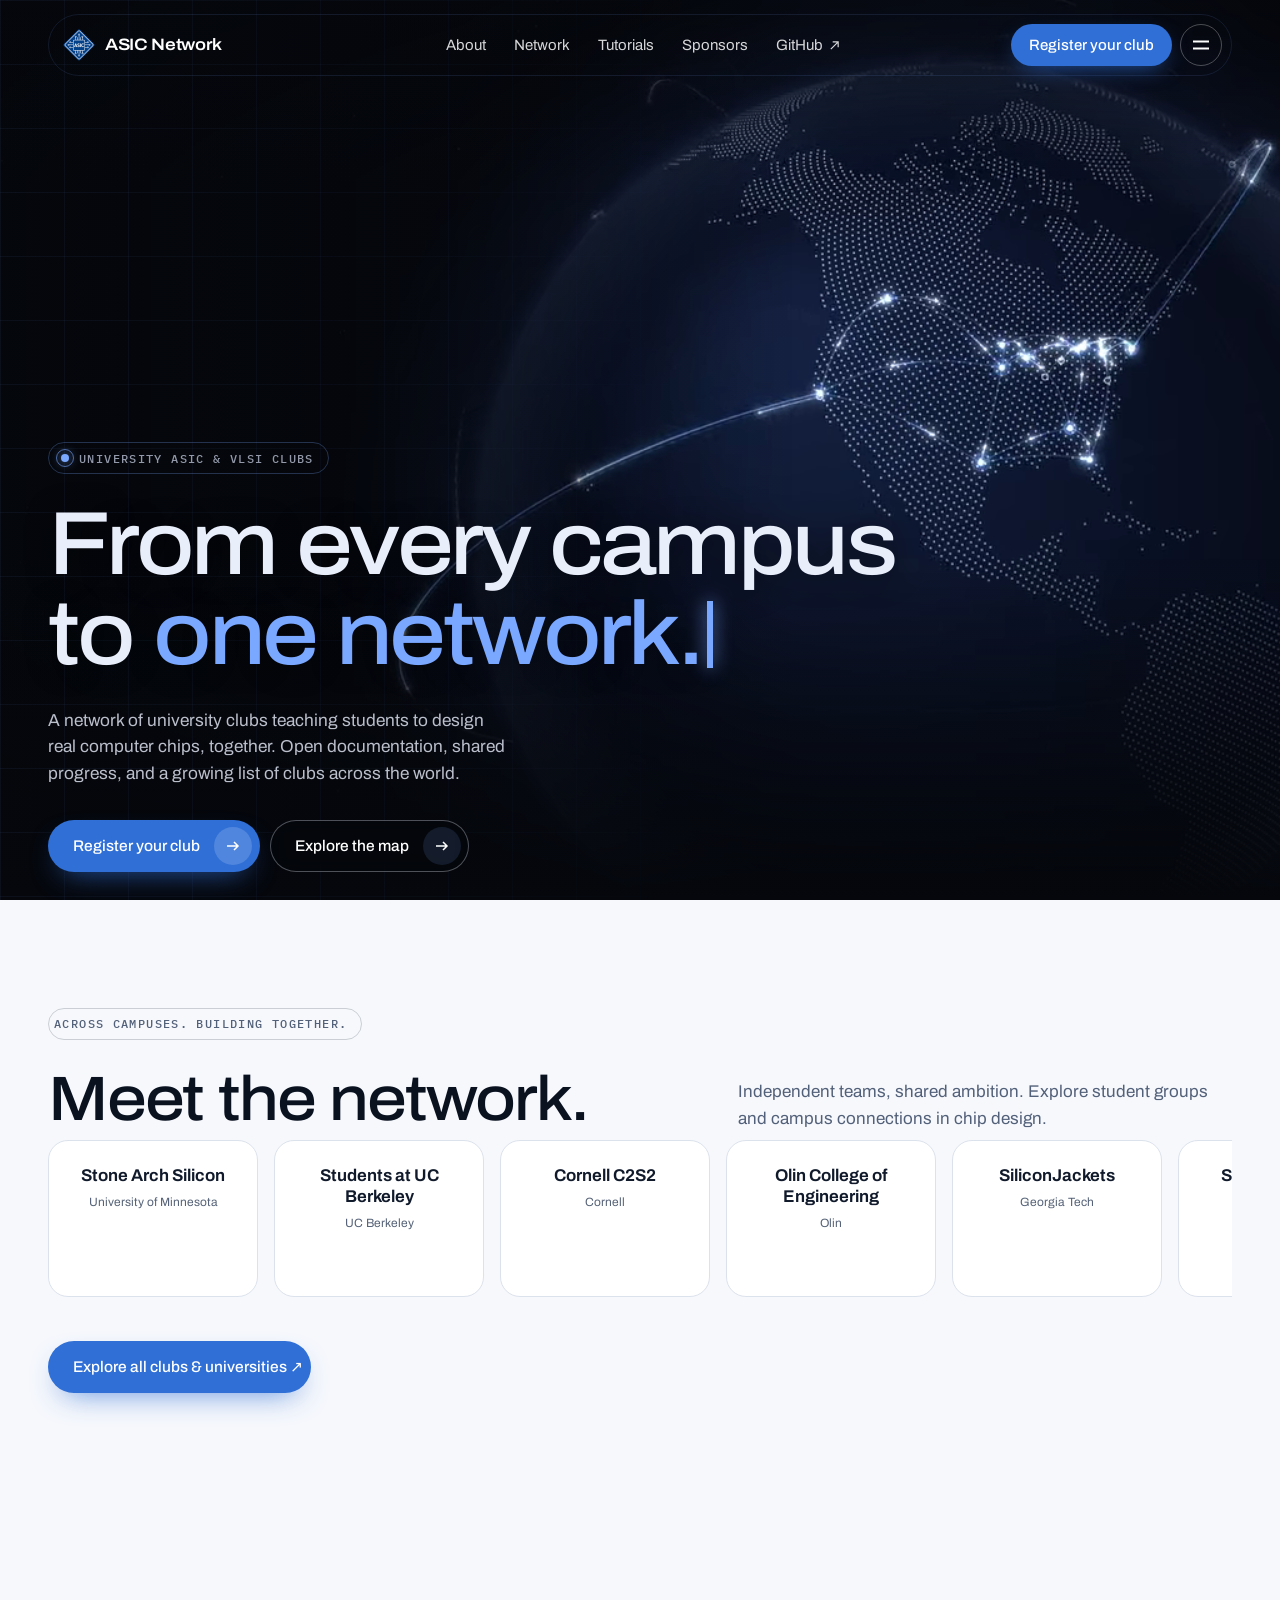
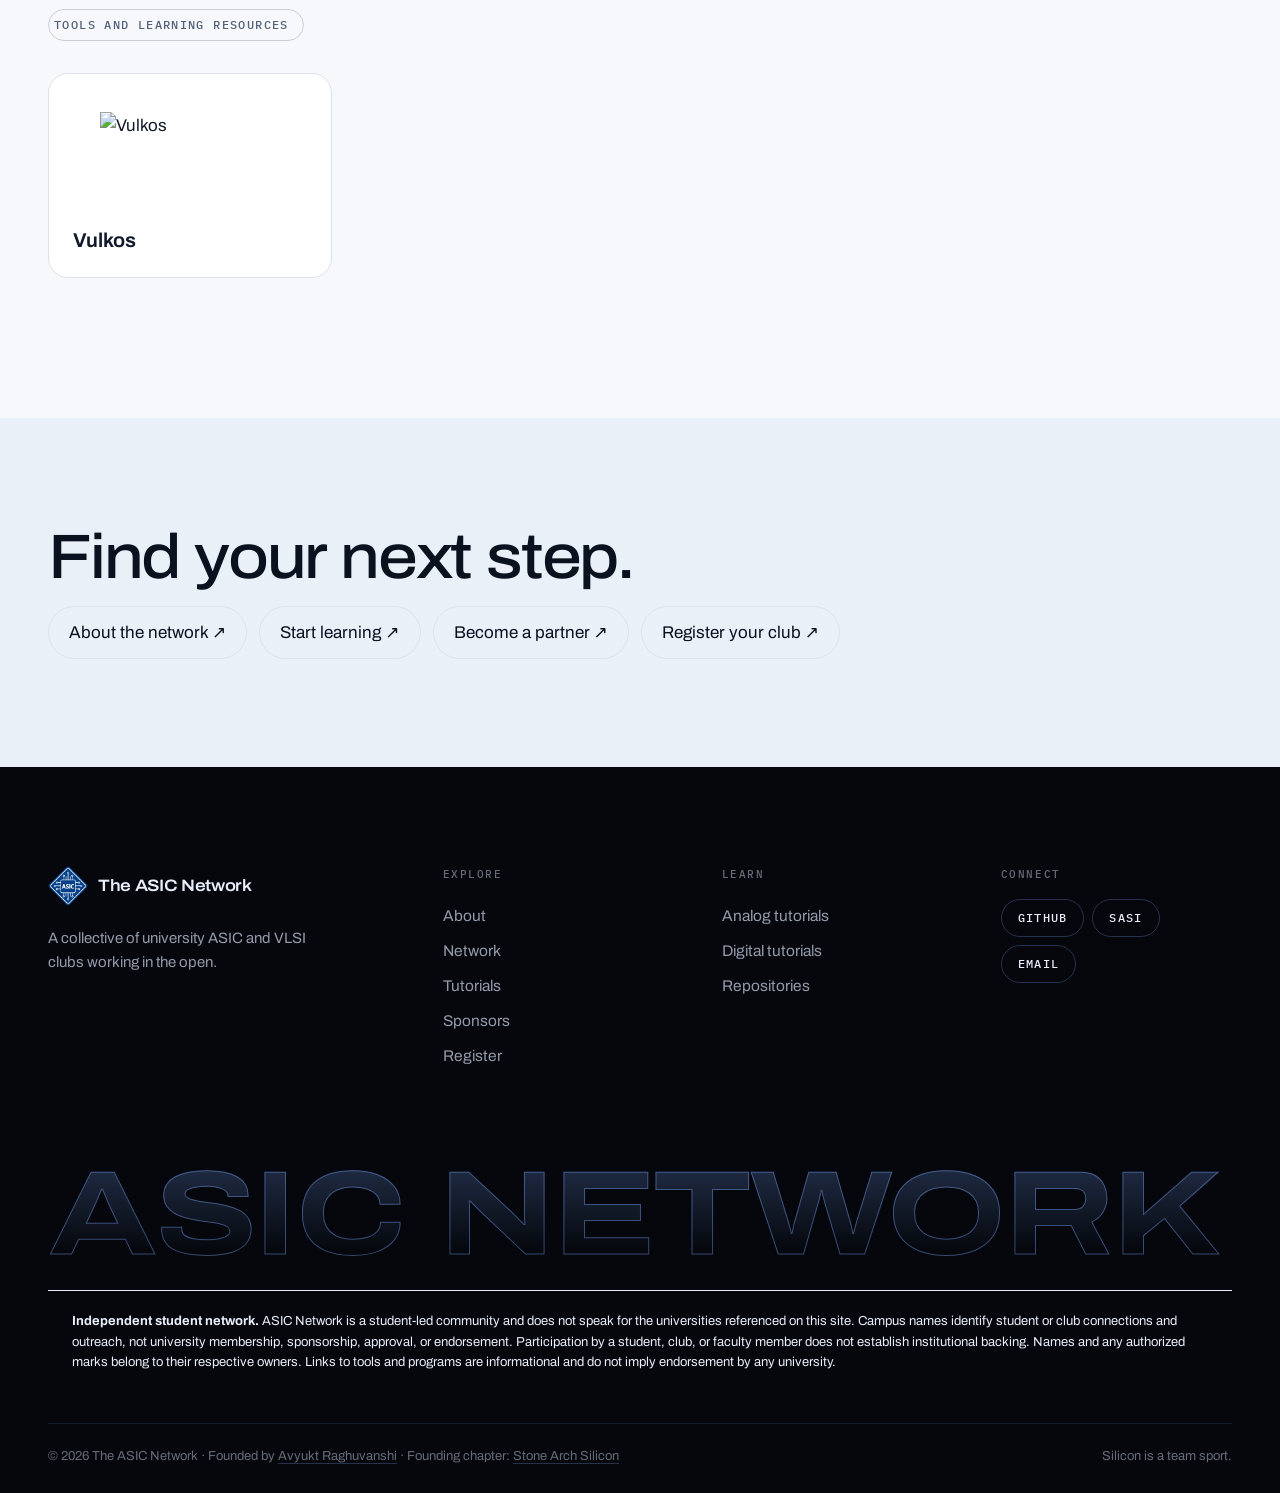
==== commit 94f83e14: "Update print statement from 'Hello' to 'Goodbye'" ====
--- a/index.html
+++ b/index.html
@@ -136,7 +136,7 @@
         <i class="btn-ic"><svg viewBox="0 0 14 14" aria-hidden="true"><path d="M1 7h11M8 3l4 4-4 4" stroke="currentColor" stroke-width="1.5" fill="none"/></svg></i></a>
     </div>
   </div>
-</section><section class="sec theme-light" data-nav="light"><div class="wrap"><div class="sec-head"><p class="tag">Across campuses. Building together.</p><h2 class="h2">Meet the network.</h2><p class="lead">Independent teams, shared ambition. Explore the clubs and universities designing the next generation of silicon.</p></div><div class="logo-belt" aria-label="Member clubs and universities"><div class="logo-belt-track"><div class="logo-belt-group"><a class="club-card" data-university="University of Minnesota" href="https://stone-arch-silicon.github.io/stone-arch-silicon/" target="_blank" rel="noopener"><div class="club-logo"><img src="https://stone-arch-silicon.github.io/stone-arch-silicon/assets/logo.png" alt="Stone Arch Silicon logo" width="120" height="80" loading="lazy" onerror="this.hidden=true" /></div><span class="club-name">Stone Arch Silicon</span><span class="club-university">University of Minnesota</span><span class="club-status">Joined</span></a><a class="club-card" data-university="UC Berkeley" href="https://berkeley.edu/" target="_blank" rel="noopener"><div class="club-logo"><img src="https://www.google.com/s2/favicons?domain=berkeley.edu&amp;sz=128" alt="UC Berkeley logo" width="120" height="80" loading="lazy" onerror="this.hidden=true" /></div><span class="club-name">UC Berkeley</span><span class="club-university">UC Berkeley</span><span class="club-status">Joined</span></a><a class="club-card" data-university="Cornell" href="https://www.c2s2.dev/" target="_blank" rel="noopener"><div class="club-logo"><img src="https://www.c2s2.dev/static/media/logo.6f1691a7c4eceae71851.png" alt="Cornell C2S2 logo" width="120" height="80" loading="lazy" onerror="this.hidden=true" /></div><span class="club-name">Cornell C2S2</span><span class="club-university">Cornell</span><span class="club-status">Joined</span></a><a class="club-card" data-university="Olin" href="https://olin.edu/" target="_blank" rel="noopener"><div class="club-logo"><img src="https://www.google.com/s2/favicons?domain=olin.edu&amp;sz=128" alt="Olin College of Engineering logo" width="120" height="80" loading="lazy" onerror="this.hidden=true" /></div><span class="club-name">Olin College of Engineering</span><span class="club-university">Olin</span><span class="club-status">Joined</span></a><a class="club-card" data-university="Georgia Tech" href="https://siliconjackets.gt/" target="_blank" rel="noopener"><div class="club-logo"><img src="https://siliconjackets.gt/wp-content/uploads/2023/12/SJ_Logo.png" alt="SiliconJackets logo" width="120" height="80" loading="lazy" onerror="this.hidden=true" /></div><span class="club-name">SiliconJackets</span><span class="club-university">Georgia Tech</span><span class="club-status">Joined</span></a><a class="club-card" data-university="MIT" href="https://mit.edu/" target="_blank" rel="noopener"><div class="club-logo"><img src="https://www.google.com/s2/favicons?domain=mit.edu&amp;sz=128" alt="MIT logo" width="120" height="80" loading="lazy" onerror="this.hidden=true" /></div><span class="club-name">MIT</span><span class="club-university">MIT</span><span class="club-status">Joined</span></a><a class="club-card" data-university="Iowa State University" href="https://git.ece.iastate.edu/isu-chip-fab" target="_blank" rel="noopener"><div class="club-logo"><img src="https://git.ece.iastate.edu/uploads/-/system/group/avatar/12149/current.jpg?v=1774533002" alt="Chip Forge logo" width="120" height="80" loading="lazy" onerror="this.hidden=true" /></div><span class="club-name">Chip Forge</span><span class="club-university">Iowa State University</span><span class="club-status">Joined</span></a><a class="club-card" data-university="University of Waterloo" href="https://uwasic.com/" target="_blank" rel="noopener"><div class="club-logo"><img src="https://uwaterloo.ca/sedra-student-design-centre/sites/default/files/uploads/images/uwasic-logo.png" alt="UWASIC logo" width="120" height="80" loading="lazy" onerror="this.hidden=true" /></div><span class="club-name">UWASIC</span><span class="club-university">University of Waterloo</span><span class="club-status">Joined</span></a><a class="club-card" data-university="TU Munich" href="https://tum.de/" target="_blank" rel="noopener"><div class="club-logo"><img src="https://www.google.com/s2/favicons?domain=tum.de&amp;sz=128" alt="Technical University of Munich logo" width="120" height="80" loading="lazy" onerror="this.hidden=true" /></div><span class="club-name">Technical University of Munich</span><span class="club-university">TU Munich</span><span class="club-status">Joined</span></a><a class="club-card" data-university="York University" href="https://yorku.ca/" target="_blank" rel="noopener"><div class="club-logo"><img src="https://www.google.com/s2/favicons?domain=yorku.ca&amp;sz=128" alt="York University logo" width="120" height="80" loading="lazy" onerror="this.hidden=true" /></div><span class="club-name">York University</span><span class="club-university">York University</span><span class="club-status">Joined</span></a><a class="club-card" data-university="University of Florida" href="https://ufl.edu/" target="_blank" rel="noopener"><div class="club-logo"><img src="https://www.google.com/s2/favicons?domain=ufl.edu&amp;sz=128" alt="University of Florida logo" width="120" height="80" loading="lazy" onerror="this.hidden=true" /></div><span class="club-name">University of Florida</span><span class="club-university">University of Florida</span><span class="club-status">Joined</span></a><a class="club-card" data-university="University of Toronto" href="https://uoftasic.com/" target="_blank" rel="noopener"><div class="club-logo"><img src="data:image/svg+xml,%3Csvg%20xmlns%3D%22http%3A%2F%2Fwww.w3.org%2F2000%2Fsvg%22%20class%3D%22brand__mark%22%20viewBox%3D%220%200%2013%2013%22%20role%3D%22img%22%20aria-label%3D%22UofT%20ASIC%22%20focusable%3D%22false%22%3E%3Cpath%20fill%3D%22%23002a5c%22%20d%3D%22M6%200h1v1h-1zM5%201h1v1h-1zM6%201h1v1h-1zM7%201h1v1h-1zM2%202h1v1h-1zM5%202h1v1h-1zM6%202h1v1h-1zM7%202h1v1h-1zM10%202h1v1h-1zM2%203h1v1h-1zM3%203h1v1h-1zM5%203h1v1h-1zM6%203h1v1h-1zM7%203h1v1h-1zM9%203h1v1h-1zM10%203h1v1h-1zM2%204h1v1h-1zM3%204h1v1h-1zM4%204h1v1h-1zM5%204h1v1h-1zM6%204h1v1h-1zM7%204h1v1h-1zM8%204h1v1h-1zM9%204h1v1h-1zM10%204h1v1h-1zM0%205h1v1h-1zM2%205h1v1h-1zM3%205h1v1h-1zM4%205h1v1h-1zM5%205h1v1h-1zM6%205h1v1h-1zM7%205h1v1h-1zM8%205h1v1h-1zM9%205h1v1h-1zM10%205h1v1h-1zM12%205h1v1h-1zM0%206h1v1h-1zM1%206h1v1h-1zM2%206h1v1h-1zM3%206h1v1h-1zM4%206h1v1h-1zM5%206h1v1h-1zM6%206h1v1h-1zM7%206h1v1h-1zM8%206h1v1h-1zM9%206h1v1h-1zM10%206h1v1h-1zM11%206h1v1h-1zM12%206h1v1h-1zM1%207h1v1h-1zM2%207h1v1h-1zM3%207h1v1h-1zM4%207h1v1h-1zM5%207h1v1h-1zM6%207h1v1h-1zM7%207h1v1h-1zM8%207h1v1h-1zM9%207h1v1h-1zM10%207h1v1h-1zM11%207h1v1h-1zM3%208h1v1h-1zM4%208h1v1h-1zM5%208h1v1h-1zM6%208h1v1h-1zM7%208h1v1h-1zM8%208h1v1h-1zM9%208h1v1h-1zM4%209h1v1h-1zM5%209h1v1h-1zM6%209h1v1h-1zM7%209h1v1h-1zM8%209h1v1h-1zM6%2010h1v1h-1zM6%2011h1v1h-1zM6%2012h1v1h-1z%22%3E%3C%2Fpath%3E%3C%2Fsvg%3E" alt="UofT ASIC logo" width="120" height="80" loading="lazy" onerror="this.hidden=true" /></div><span class="club-name">UofT ASIC</span><span class="club-university">University of Toronto</span><span class="club-status">Joined</span></a><a class="club-card" data-university="University of Calgary" href="https://schulichonachip.ca/" target="_blank" rel="noopener"><div class="club-logo"><img src="https://schulichonachip.ca/logo.png" alt="Schulich on a Chip logo" width="120" height="80" loading="lazy" onerror="this.hidden=true" /></div><span class="club-name">Schulich on a Chip</span><span class="club-university">University of Calgary</span><span class="club-status">Joined</span></a><a class="club-card" data-university="University of Technology Sydney" href="https://uts.edu.au/" target="_blank" rel="noopener"><div class="club-logo"><img src="https://www.google.com/s2/favicons?domain=uts.edu.au&amp;sz=128" alt="University of Technology Sydney logo" width="120" height="80" loading="lazy" onerror="this.hidden=true" /></div><span class="club-name">University of Technology Sydney</span><span class="club-university">University of Technology Sydney</span><span class="club-status">Joined</span></a><a class="club-card" data-university="University of New South Wales" href="https://unsw.edu.au/" target="_blank" rel="noopener"><div class="club-logo"><img src="https://www.google.com/s2/favicons?domain=unsw.edu.au&amp;sz=128" alt="UNSW Sydney logo" width="120" height="80" loading="lazy" onerror="this.hidden=true" /></div><span class="club-name">UNSW Sydney</span><span class="club-university">University of New South Wales</span><span class="club-status">Joined</span></a><a class="club-card" data-university="University of Sydney" href="https://sydney.edu.au/" target="_blank" rel="noopener"><div class="club-logo"><img src="https://www.google.com/s2/favicons?domain=sydney.edu.au&amp;sz=128" alt="University of Sydney logo" width="120" height="80" loading="lazy" onerror="this.hidden=true" /></div><span class="club-name">University of Sydney</span><span class="club-university">University of Sydney</span><span class="club-status">Joined</span></a><a class="club-card" data-university="UT Austin" href="https://github.com/LonghornSilicon" target="_blank" rel="noopener"><div class="club-logo"><img src="https://avatars.githubusercontent.com/u/276761308?s=200&amp;v=4" alt="Longhorn Silicon logo" width="120" height="80" loading="lazy" onerror="this.hidden=true" /></div><span class="club-name">Longhorn Silicon</span><span class="club-university">UT Austin</span><span class="club-status">Joined</span></a><a class="club-card" data-university="UW Madison" href="https://siliconbadgers.com/" target="_blank" rel="noopener"><div class="club-logo"><img src="https://siliconbadgers.com/assets/img/logo.png" alt="SiliconBadgers logo" width="120" height="80" loading="lazy" onerror="this.hidden=true" /></div><span class="club-name">SiliconBadgers</span><span class="club-university">UW Madison</span><span class="club-status">Joined</span></a></div><div class="logo-belt-group" aria-hidden="true" inert><a class="club-card" data-university="University of Minnesota" href="https://stone-arch-silicon.github.io/stone-arch-silicon/" target="_blank" rel="noopener"><div class="club-logo"><img src="https://stone-arch-silicon.github.io/stone-arch-silicon/assets/logo.png" alt="Stone Arch Silicon logo" width="120" height="80" loading="lazy" onerror="this.hidden=true" /></div><span class="club-name">Stone Arch Silicon</span><span class="club-university">University of Minnesota</span><span class="club-status">Joined</span></a><a class="club-card" data-university="UC Berkeley" href="https://berkeley.edu/" target="_blank" rel="noopener"><div class="club-logo"><img src="https://www.google.com/s2/favicons?domain=berkeley.edu&amp;sz=128" alt="UC Berkeley logo" width="120" height="80" loading="lazy" onerror="this.hidden=true" /></div><span class="club-name">UC Berkeley</span><span class="club-university">UC Berkeley</span><span class="club-status">Joined</span></a><a class="club-card" data-university="Cornell" href="https://www.c2s2.dev/" target="_blank" rel="noopener"><div class="club-logo"><img src="https://www.c2s2.dev/static/media/logo.6f1691a7c4eceae71851.png" alt="Cornell C2S2 logo" width="120" height="80" loading="lazy" onerror="this.hidden=true" /></div><span class="club-name">Cornell C2S2</span><span class="club-university">Cornell</span><span class="club-status">Joined</span></a><a class="club-card" data-university="Olin" href="https://olin.edu/" target="_blank" rel="noopener"><div class="club-logo"><img src="https://www.google.com/s2/favicons?domain=olin.edu&amp;sz=128" alt="Olin College of Engineering logo" width="120" height="80" loading="lazy" onerror="this.hidden=true" /></div><span class="club-name">Olin College of Engineering</span><span class="club-university">Olin</span><span class="club-status">Joined</span></a><a class="club-card" data-university="Georgia Tech" href="https://siliconjackets.gt/" target="_blank" rel="noopener"><div class="club-logo"><img src="https://siliconjackets.gt/wp-content/uploads/2023/12/SJ_Logo.png" alt="SiliconJackets logo" width="120" height="80" loading="lazy" onerror="this.hidden=true" /></div><span class="club-name">SiliconJackets</span><span class="club-university">Georgia Tech</span><span class="club-status">Joined</span></a><a class="club-card" data-university="MIT" href="https://mit.edu/" target="_blank" rel="noopener"><div class="club-logo"><img src="https://www.google.com/s2/favicons?domain=mit.edu&amp;sz=128" alt="MIT logo" width="120" height="80" loading="lazy" onerror="this.hidden=true" /></div><span class="club-name">MIT</span><span class="club-university">MIT</span><span class="club-status">Joined</span></a><a class="club-card" data-university="Iowa State University" href="https://git.ece.iastate.edu/isu-chip-fab" target="_blank" rel="noopener"><div class="club-logo"><img src="https://git.ece.iastate.edu/uploads/-/system/group/avatar/12149/current.jpg?v=1774533002" alt="Chip Forge logo" width="120" height="80" loading="lazy" onerror="this.hidden=true" /></div><span class="club-name">Chip Forge</span><span class="club-university">Iowa State University</span><span class="club-status">Joined</span></a><a class="club-card" data-university="University of Waterloo" href="https://uwasic.com/" target="_blank" rel="noopener"><div class="club-logo"><img src="https://uwaterloo.ca/sedra-student-design-centre/sites/default/files/uploads/images/uwasic-logo.png" alt="UWASIC logo" width="120" height="80" loading="lazy" onerror="this.hidden=true" /></div><span class="club-name">UWASIC</span><span class="club-university">University of Waterloo</span><span class="club-status">Joined</span></a><a class="club-card" data-university="TU Munich" href="https://tum.de/" target="_blank" rel="noopener"><div class="club-logo"><img src="https://www.google.com/s2/favicons?domain=tum.de&amp;sz=128" alt="Technical University of Munich logo" width="120" height="80" loading="lazy" onerror="this.hidden=true" /></div><span class="club-name">Technical University of Munich</span><span class="club-university">TU Munich</span><span class="club-status">Joined</span></a><a class="club-card" data-university="York University" href="https://yorku.ca/" target="_blank" rel="noopener"><div class="club-logo"><img src="https://www.google.com/s2/favicons?domain=yorku.ca&amp;sz=128" alt="York University logo" width="120" height="80" loading="lazy" onerror="this.hidden=true" /></div><span class="club-name">York University</span><span class="club-university">York University</span><span class="club-status">Joined</span></a><a class="club-card" data-university="University of Florida" href="https://ufl.edu/" target="_blank" rel="noopener"><div class="club-logo"><img src="https://www.google.com/s2/favicons?domain=ufl.edu&amp;sz=128" alt="University of Florida logo" width="120" height="80" loading="lazy" onerror="this.hidden=true" /></div><span class="club-name">University of Florida</span><span class="club-university">University of Florida</span><span class="club-status">Joined</span></a><a class="club-card" data-university="University of Toronto" href="https://uoftasic.com/" target="_blank" rel="noopener"><div class="club-logo"><img src="data:image/svg+xml,%3Csvg%20xmlns%3D%22http%3A%2F%2Fwww.w3.org%2F2000%2Fsvg%22%20class%3D%22brand__mark%22%20viewBox%3D%220%200%2013%2013%22%20role%3D%22img%22%20aria-label%3D%22UofT%20ASIC%22%20focusable%3D%22false%22%3E%3Cpath%20fill%3D%22%23002a5c%22%20d%3D%22M6%200h1v1h-1zM5%201h1v1h-1zM6%201h1v1h-1zM7%201h1v1h-1zM2%202h1v1h-1zM5%202h1v1h-1zM6%202h1v1h-1zM7%202h1v1h-1zM10%202h1v1h-1zM2%203h1v1h-1zM3%203h1v1h-1zM5%203h1v1h-1zM6%203h1v1h-1zM7%203h1v1h-1zM9%203h1v1h-1zM10%203h1v1h-1zM2%204h1v1h-1zM3%204h1v1h-1zM4%204h1v1h-1zM5%204h1v1h-1zM6%204h1v1h-1zM7%204h1v1h-1zM8%204h1v1h-1zM9%204h1v1h-1zM10%204h1v1h-1zM0%205h1v1h-1zM2%205h1v1h-1zM3%205h1v1h-1zM4%205h1v1h-1zM5%205h1v1h-1zM6%205h1v1h-1zM7%205h1v1h-1zM8%205h1v1h-1zM9%205h1v1h-1zM10%205h1v1h-1zM12%205h1v1h-1zM0%206h1v1h-1zM1%206h1v1h-1zM2%206h1v1h-1zM3%206h1v1h-1zM4%206h1v1h-1zM5%206h1v1h-1zM6%206h1v1h-1zM7%206h1v1h-1zM8%206h1v1h-1zM9%206h1v1h-1zM10%206h1v1h-1zM11%206h1v1h-1zM12%206h1v1h-1zM1%207h1v1h-1zM2%207h1v1h-1zM3%207h1v1h-1zM4%207h1v1h-1zM5%207h1v1h-1zM6%207h1v1h-1zM7%207h1v1h-1zM8%207h1v1h-1zM9%207h1v1h-1zM10%207h1v1h-1zM11%207h1v1h-1zM3%208h1v1h-1zM4%208h1v1h-1zM5%208h1v1h-1zM6%208h1v1h-1zM7%208h1v1h-1zM8%208h1v1h-1zM9%208h1v1h-1zM4%209h1v1h-1zM5%209h1v1h-1zM6%209h1v1h-1zM7%209h1v1h-1zM8%209h1v1h-1zM6%2010h1v1h-1zM6%2011h1v1h-1zM6%2012h1v1h-1z%22%3E%3C%2Fpath%3E%3C%2Fsvg%3E" alt="UofT ASIC logo" width="120" height="80" loading="lazy" onerror="this.hidden=true" /></div><span class="club-name">UofT ASIC</span><span class="club-university">University of Toronto</span><span class="club-status">Joined</span></a><a class="club-card" data-university="University of Calgary" href="https://schulichonachip.ca/" target="_blank" rel="noopener"><div class="club-logo"><img src="https://schulichonachip.ca/logo.png" alt="Schulich on a Chip logo" width="120" height="80" loading="lazy" onerror="this.hidden=true" /></div><span class="club-name">Schulich on a Chip</span><span class="club-university">University of Calgary</span><span class="club-status">Joined</span></a><a class="club-card" data-university="University of Technology Sydney" href="https://uts.edu.au/" target="_blank" rel="noopener"><div class="club-logo"><img src="https://www.google.com/s2/favicons?domain=uts.edu.au&amp;sz=128" alt="University of Technology Sydney logo" width="120" height="80" loading="lazy" onerror="this.hidden=true" /></div><span class="club-name">University of Technology Sydney</span><span class="club-university">University of Technology Sydney</span><span class="club-status">Joined</span></a><a class="club-card" data-university="University of New South Wales" href="https://unsw.edu.au/" target="_blank" rel="noopener"><div class="club-logo"><img src="https://www.google.com/s2/favicons?domain=unsw.edu.au&amp;sz=128" alt="UNSW Sydney logo" width="120" height="80" loading="lazy" onerror="this.hidden=true" /></div><span class="club-name">UNSW Sydney</span><span class="club-university">University of New South Wales</span><span class="club-status">Joined</span></a><a class="club-card" data-university="University of Sydney" href="https://sydney.edu.au/" target="_blank" rel="noopener"><div class="club-logo"><img src="https://www.google.com/s2/favicons?domain=sydney.edu.au&amp;sz=128" alt="University of Sydney logo" width="120" height="80" loading="lazy" onerror="this.hidden=true" /></div><span class="club-name">University of Sydney</span><span class="club-university">University of Sydney</span><span class="club-status">Joined</span></a><a class="club-card" data-university="UT Austin" href="https://github.com/LonghornSilicon" target="_blank" rel="noopener"><div class="club-logo"><img src="https://avatars.githubusercontent.com/u/276761308?s=200&amp;v=4" alt="Longhorn Silicon logo" width="120" height="80" loading="lazy" onerror="this.hidden=true" /></div><span class="club-name">Longhorn Silicon</span><span class="club-university">UT Austin</span><span class="club-status">Joined</span></a><a class="club-card" data-university="UW Madison" href="https://siliconbadgers.com/" target="_blank" rel="noopener"><div class="club-logo"><img src="https://siliconbadgers.com/assets/img/logo.png" alt="SiliconBadgers logo" width="120" height="80" loading="lazy" onerror="this.hidden=true" /></div><span class="club-name">SiliconBadgers</span><span class="club-university">UW Madison</span><span class="club-status">Joined</span></a></div></div></div><p style="margin-top:32px"><a class="btn btn-primary" href="network.html">Explore all clubs &amp; universities ↗</a></p></div></section><section class="sec theme-light" data-nav="light"><div class="wrap"><p class="tag">Partners</p><div class="club-grid" aria-label="Partners" style="margin:32px 0"><a class="club-card" href="https://www.vulkos.co.uk/" target="_blank" rel="noopener"><div class="club-logo"><img src="https://www.vulkos.co.uk/logos/Vulkos_logo_transparent.webp" alt="Vulkos" width="180" height="80" loading="lazy" decoding="async" style="width:180px;max-width:100%;object-fit:contain" /></div><span class="club-name">Vulkos</span></a></div></div></section><section class="sec theme-paper" data-nav="light"><div class="wrap"><h2 class="h2">Find your next step.</h2><div class="home-links"><a href="about.html">About the network ↗</a><a href="tutorials.html">Start learning ↗</a><a href="sponsors.html">Become a partner ↗</a><a href="register.html">Register your club ↗</a></div></div></section></main>
+</section><section class="sec theme-light" data-nav="light"><div class="wrap"><div class="sec-head"><p class="tag">Across campuses. Building together.</p><h2 class="h2">Meet the network.</h2><p class="lead">Independent teams, shared ambition. Explore student groups and campus connections in chip design.</p></div><div class="logo-belt" aria-label="Student communities and campus connections"><div class="logo-belt-track"><div class="logo-belt-group"><a class="club-card" data-university="University of Minnesota" href="https://stone-arch-silicon.github.io/stone-arch-silicon/" target="_blank" rel="noopener"><span class="club-name">Stone Arch Silicon</span><span class="club-university">University of Minnesota</span><span class="club-status">Student participation</span></a><a class="club-card" data-university="UC Berkeley" href="https://berkeley.edu/" target="_blank" rel="noopener"><span class="club-name">Students at UC Berkeley</span><span class="club-university">UC Berkeley</span><span class="club-status">Student participation</span></a><a class="club-card" data-university="Cornell" href="https://www.c2s2.dev/" target="_blank" rel="noopener"><span class="club-name">Cornell C2S2</span><span class="club-university">Cornell</span><span class="club-status">Student participation</span></a><a class="club-card" data-university="Olin" href="https://olin.edu/" target="_blank" rel="noopener"><span class="club-name">Olin College of Engineering</span><span class="club-university">Olin</span><span class="club-status">Student participation</span></a><a class="club-card" data-university="Georgia Tech" href="https://siliconjackets.gt/" target="_blank" rel="noopener"><span class="club-name">SiliconJackets</span><span class="club-university">Georgia Tech</span><span class="club-status">Student participation</span></a><a class="club-card" data-university="MIT" href="https://mit.edu/" target="_blank" rel="noopener"><span class="club-name">Students at MIT</span><span class="club-university">MIT</span><span class="club-status">Student participation</span></a><a class="club-card" data-university="Iowa State University" href="https://git.ece.iastate.edu/isu-chip-fab" target="_blank" rel="noopener"><span class="club-name">Chip Forge</span><span class="club-university">Iowa State University</span><span class="club-status">Student participation</span></a><a class="club-card" data-university="University of Waterloo" href="https://uwasic.com/" target="_blank" rel="noopener"><span class="club-name">UWASIC</span><span class="club-university">University of Waterloo</span><span class="club-status">Student participation</span></a><a class="club-card" data-university="TU Munich" href="https://tum.de/" target="_blank" rel="noopener"><span class="club-name">Technical University of Munich</span><span class="club-university">TU Munich</span><span class="club-status">Student participation</span></a><a class="club-card" data-university="York University" href="https://yorku.ca/" target="_blank" rel="noopener"><span class="club-name">Students at York University</span><span class="club-university">York University</span><span class="club-status">Student participation</span></a><a class="club-card" data-university="University of Florida" href="https://ufl.edu/" target="_blank" rel="noopener"><span class="club-name">Students at University of Florida</span><span class="club-university">University of Florida</span><span class="club-status">Student participation</span></a><a class="club-card" data-university="University of Toronto" href="https://uoftasic.com/" target="_blank" rel="noopener"><span class="club-name">UofT ASIC</span><span class="club-university">University of Toronto</span><span class="club-status">Student participation</span></a><a class="club-card" data-university="University of Calgary" href="https://schulichonachip.ca/" target="_blank" rel="noopener"><span class="club-name">Schulich on a Chip</span><span class="club-university">University of Calgary</span><span class="club-status">Student participation</span></a><a class="club-card" data-university="University of Technology Sydney" href="https://uts.edu.au/" target="_blank" rel="noopener"><span class="club-name">Students at University of Technology Sydney</span><span class="club-university">University of Technology Sydney</span><span class="club-status">Student participation</span></a><a class="club-card" data-university="University of New South Wales" href="https://unsw.edu.au/" target="_blank" rel="noopener"><span class="club-name">UNSW Sydney</span><span class="club-university">University of New South Wales</span><span class="club-status">Student participation</span></a><a class="club-card" data-university="University of Sydney" href="https://sydney.edu.au/" target="_blank" rel="noopener"><span class="club-name">Students at University of Sydney</span><span class="club-university">University of Sydney</span><span class="club-status">Student participation</span></a><a class="club-card" data-university="UT Austin" href="https://github.com/LonghornSilicon" target="_blank" rel="noopener"><span class="club-name">Longhorn Silicon</span><span class="club-university">UT Austin</span><span class="club-status">Student participation</span></a><a class="club-card" data-university="UW Madison" href="https://siliconbadgers.com/" target="_blank" rel="noopener"><span class="club-name">SiliconBadgers</span><span class="club-university">UW Madison</span><span class="club-status">Student participation</span></a></div><div class="logo-belt-group" aria-hidden="true" inert><a class="club-card" data-university="University of Minnesota" href="https://stone-arch-silicon.github.io/stone-arch-silicon/" target="_blank" rel="noopener"><span class="club-name">Stone Arch Silicon</span><span class="club-university">University of Minnesota</span><span class="club-status">Student participation</span></a><a class="club-card" data-university="UC Berkeley" href="https://berkeley.edu/" target="_blank" rel="noopener"><span class="club-name">Students at UC Berkeley</span><span class="club-university">UC Berkeley</span><span class="club-status">Student participation</span></a><a class="club-card" data-university="Cornell" href="https://www.c2s2.dev/" target="_blank" rel="noopener"><span class="club-name">Cornell C2S2</span><span class="club-university">Cornell</span><span class="club-status">Student participation</span></a><a class="club-card" data-university="Olin" href="https://olin.edu/" target="_blank" rel="noopener"><span class="club-name">Olin College of Engineering</span><span class="club-university">Olin</span><span class="club-status">Student participation</span></a><a class="club-card" data-university="Georgia Tech" href="https://siliconjackets.gt/" target="_blank" rel="noopener"><span class="club-name">SiliconJackets</span><span class="club-university">Georgia Tech</span><span class="club-status">Student participation</span></a><a class="club-card" data-university="MIT" href="https://mit.edu/" target="_blank" rel="noopener"><span class="club-name">Students at MIT</span><span class="club-university">MIT</span><span class="club-status">Student participation</span></a><a class="club-card" data-university="Iowa State University" href="https://git.ece.iastate.edu/isu-chip-fab" target="_blank" rel="noopener"><span class="club-name">Chip Forge</span><span class="club-university">Iowa State University</span><span class="club-status">Student participation</span></a><a class="club-card" data-university="University of Waterloo" href="https://uwasic.com/" target="_blank" rel="noopener"><span class="club-name">UWASIC</span><span class="club-university">University of Waterloo</span><span class="club-status">Student participation</span></a><a class="club-card" data-university="TU Munich" href="https://tum.de/" target="_blank" rel="noopener"><span class="club-name">Technical University of Munich</span><span class="club-university">TU Munich</span><span class="club-status">Student participation</span></a><a class="club-card" data-university="York University" href="https://yorku.ca/" target="_blank" rel="noopener"><span class="club-name">Students at York University</span><span class="club-university">York University</span><span class="club-status">Student participation</span></a><a class="club-card" data-university="University of Florida" href="https://ufl.edu/" target="_blank" rel="noopener"><span class="club-name">Students at University of Florida</span><span class="club-university">University of Florida</span><span class="club-status">Student participation</span></a><a class="club-card" data-university="University of Toronto" href="https://uoftasic.com/" target="_blank" rel="noopener"><span class="club-name">UofT ASIC</span><span class="club-university">University of Toronto</span><span class="club-status">Student participation</span></a><a class="club-card" data-university="University of Calgary" href="https://schulichonachip.ca/" target="_blank" rel="noopener"><span class="club-name">Schulich on a Chip</span><span class="club-university">University of Calgary</span><span class="club-status">Student participation</span></a><a class="club-card" data-university="University of Technology Sydney" href="https://uts.edu.au/" target="_blank" rel="noopener"><span class="club-name">Students at University of Technology Sydney</span><span class="club-university">University of Technology Sydney</span><span class="club-status">Student participation</span></a><a class="club-card" data-university="University of New South Wales" href="https://unsw.edu.au/" target="_blank" rel="noopener"><span class="club-name">UNSW Sydney</span><span class="club-university">University of New South Wales</span><span class="club-status">Student participation</span></a><a class="club-card" data-university="University of Sydney" href="https://sydney.edu.au/" target="_blank" rel="noopener"><span class="club-name">Students at University of Sydney</span><span class="club-university">University of Sydney</span><span class="club-status">Student participation</span></a><a class="club-card" data-university="UT Austin" href="https://github.com/LonghornSilicon" target="_blank" rel="noopener"><span class="club-name">Longhorn Silicon</span><span class="club-university">UT Austin</span><span class="club-status">Student participation</span></a><a class="club-card" data-university="UW Madison" href="https://siliconbadgers.com/" target="_blank" rel="noopener"><span class="club-name">SiliconBadgers</span><span class="club-university">UW Madison</span><span class="club-status">Student participation</span></a></div></div></div><p style="margin-top:32px"><a class="btn btn-primary" href="network.html">Explore all clubs &amp; universities ↗</a></p></div></section><section class="sec theme-light" data-nav="light"><div class="wrap"><p class="tag">Tools and learning resources</p><div class="club-grid" aria-label="Tools and learning resources" style="margin:32px 0"><a class="club-card" href="https://www.vulkos.co.uk/" target="_blank" rel="noopener"><div class="club-logo"><img src="https://www.vulkos.co.uk/logos/Vulkos_logo_transparent.webp" alt="Vulkos" width="180" height="80" loading="lazy" decoding="async" style="width:180px;max-width:100%;object-fit:contain" /></div><span class="club-name">Vulkos</span></a></div></div></section><section class="sec theme-paper" data-nav="light"><div class="wrap"><h2 class="h2">Find your next step.</h2><div class="home-links"><a href="about.html">About the network ↗</a><a href="tutorials.html">Start learning ↗</a><a href="sponsors.html">Become a partner ↗</a><a href="register.html">Register your club ↗</a></div></div></section></main>
 
 <!-- FOOTER -->
 <footer class="footer theme-dark" data-nav="dark">
@@ -173,6 +173,7 @@
       </div>
     </div>
     <div class="wordmark" id="wordmark" aria-hidden="true"><span>ASIC NETWORK</span></div>
+    <aside class="brand-disclaimer" aria-label="Independence and trademark notice" style="max-width:1200px;margin:24px auto;padding:20px 24px;border-top:1px solid currentColor;font-size:13px;line-height:1.6"><strong>Independent student network.</strong> ASIC Network is a student-led community and does not speak for the universities referenced on this site. Campus names identify student or club connections and outreach, not university membership, sponsorship, approval, or endorsement. Participation by a student, club, or faculty member does not establish institutional backing. Names and any authorized marks belong to their respective owners. Links to tools and programs are informational and do not imply endorsement by any university.</aside>
     <div class="footer-bottom">
       <span>© <span id="year">2026</span> The ASIC Network · Founded by <a href="https://raghuavy.github.io/">Avyukt Raghuvanshi</a> · Founding chapter: <a href="https://stone-arch-silicon.github.io/stone-arch-silicon/">Stone Arch Silicon</a></span>
       <span>Silicon is a team sport.</span>
